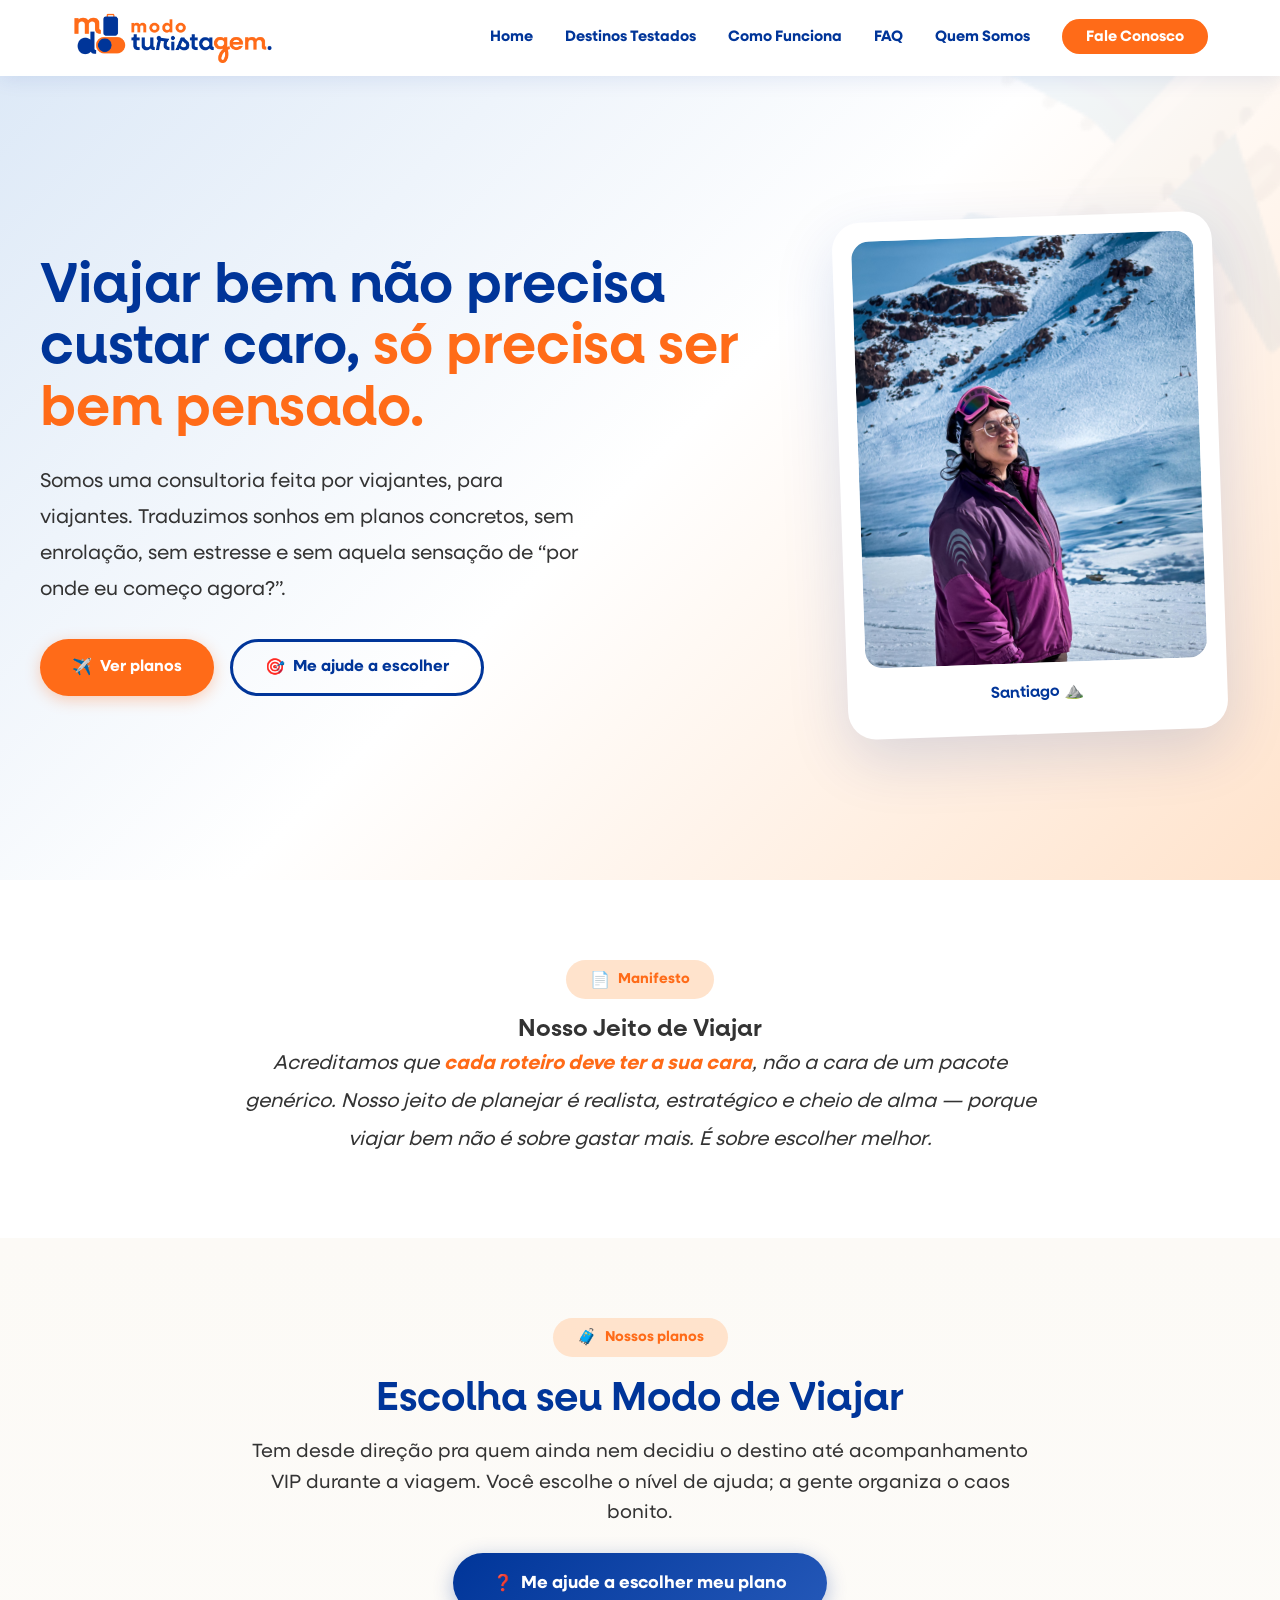
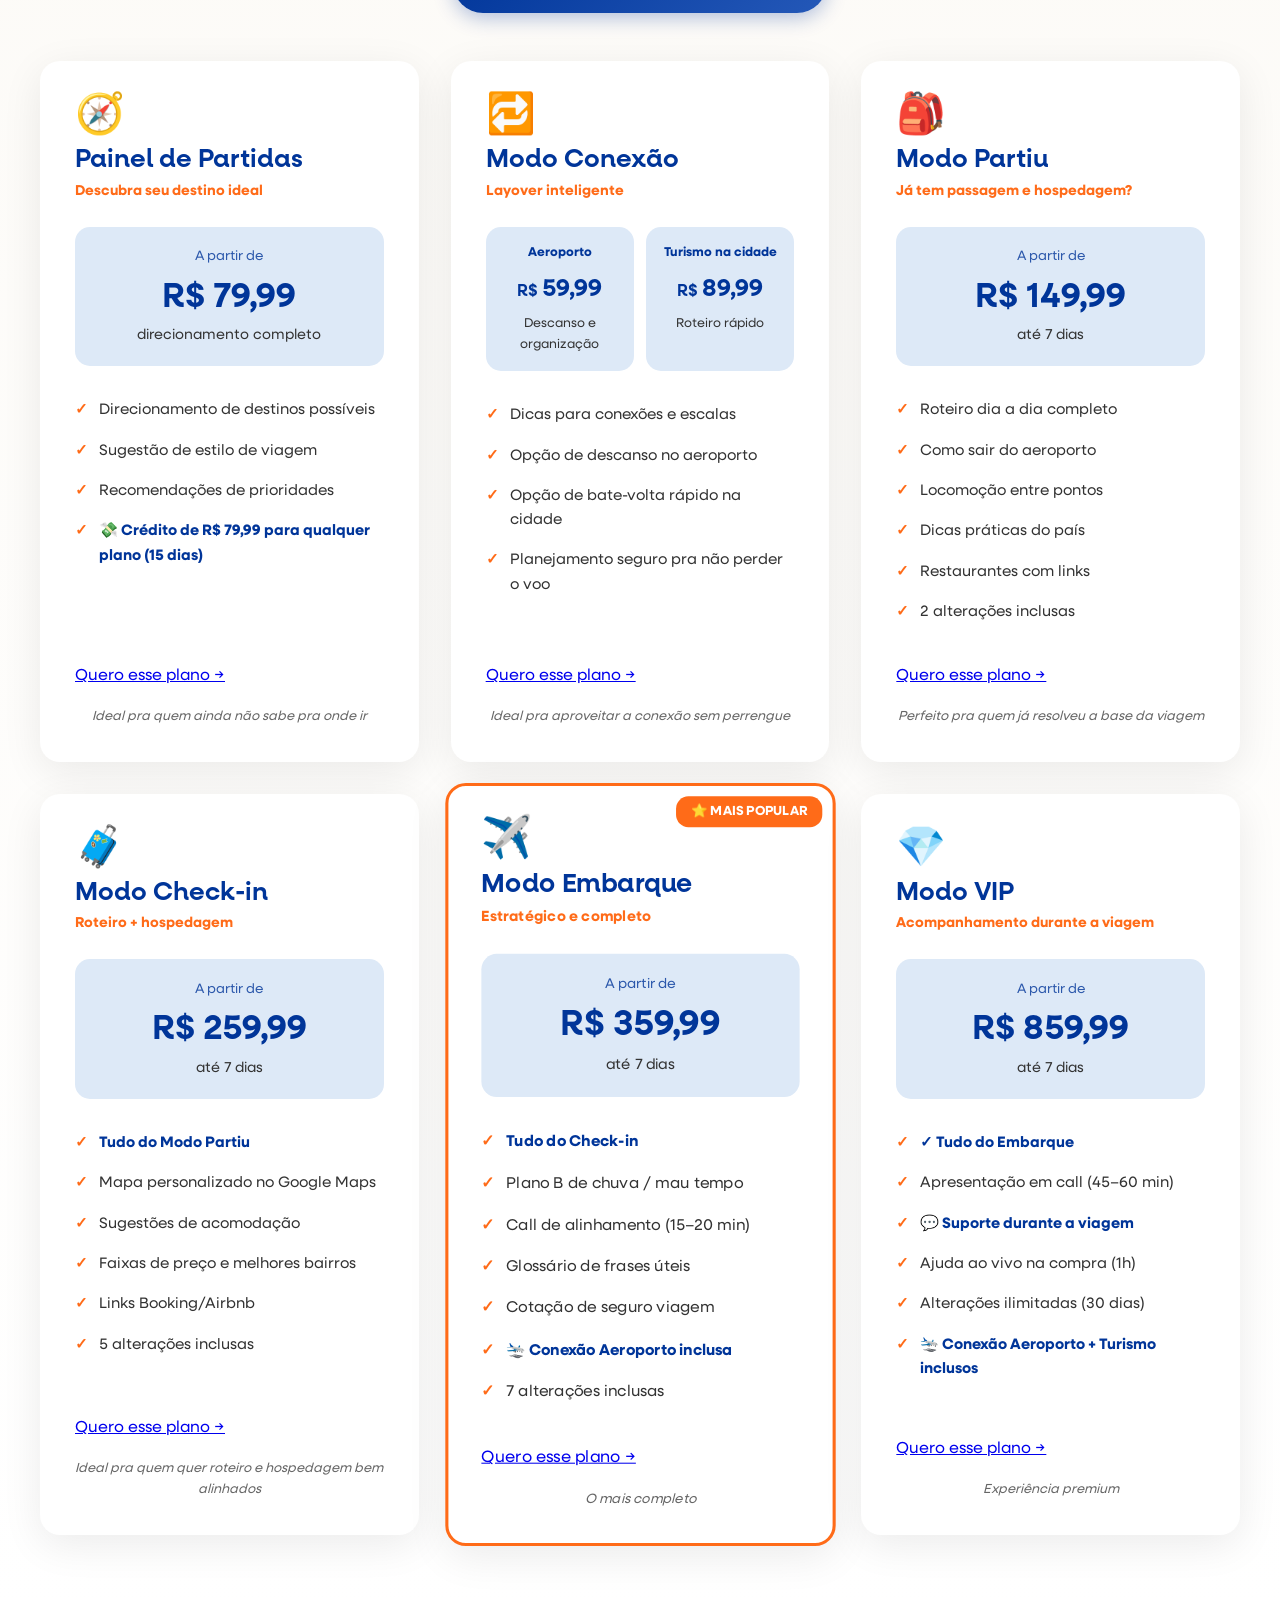
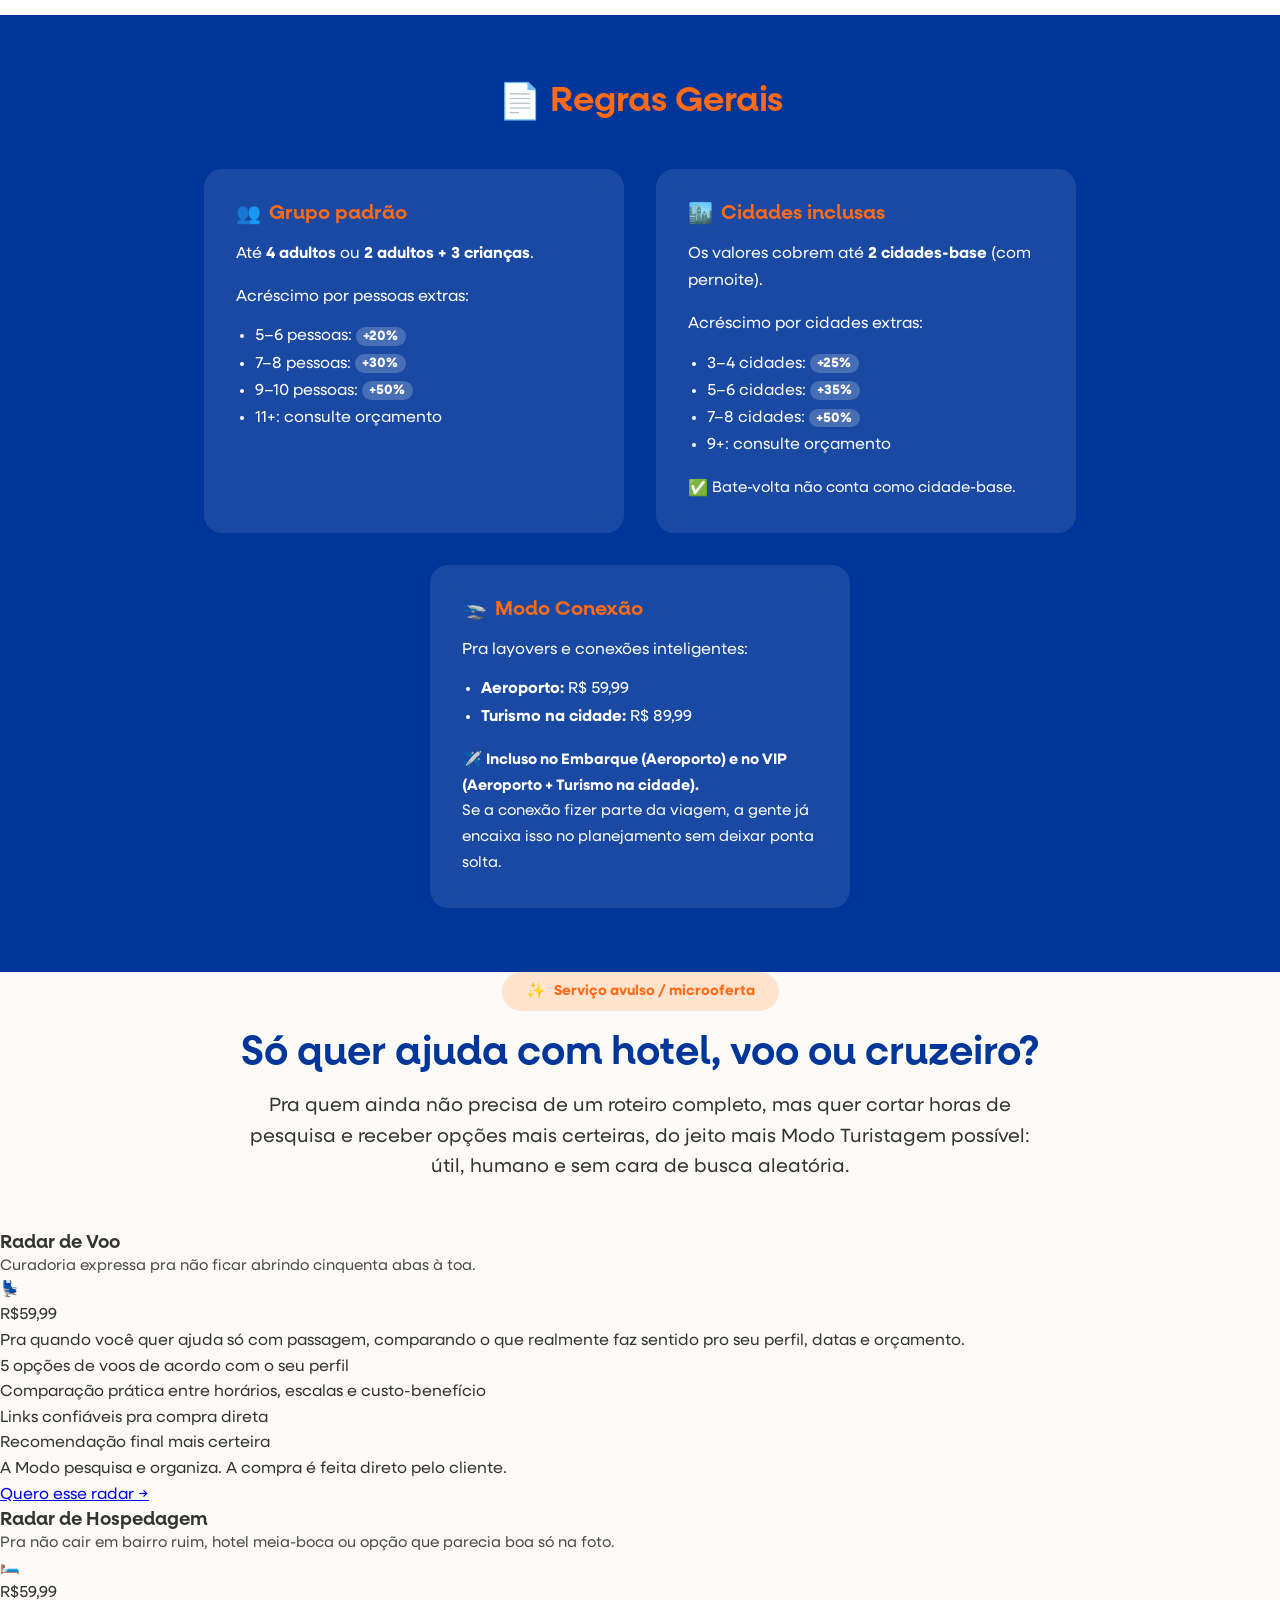
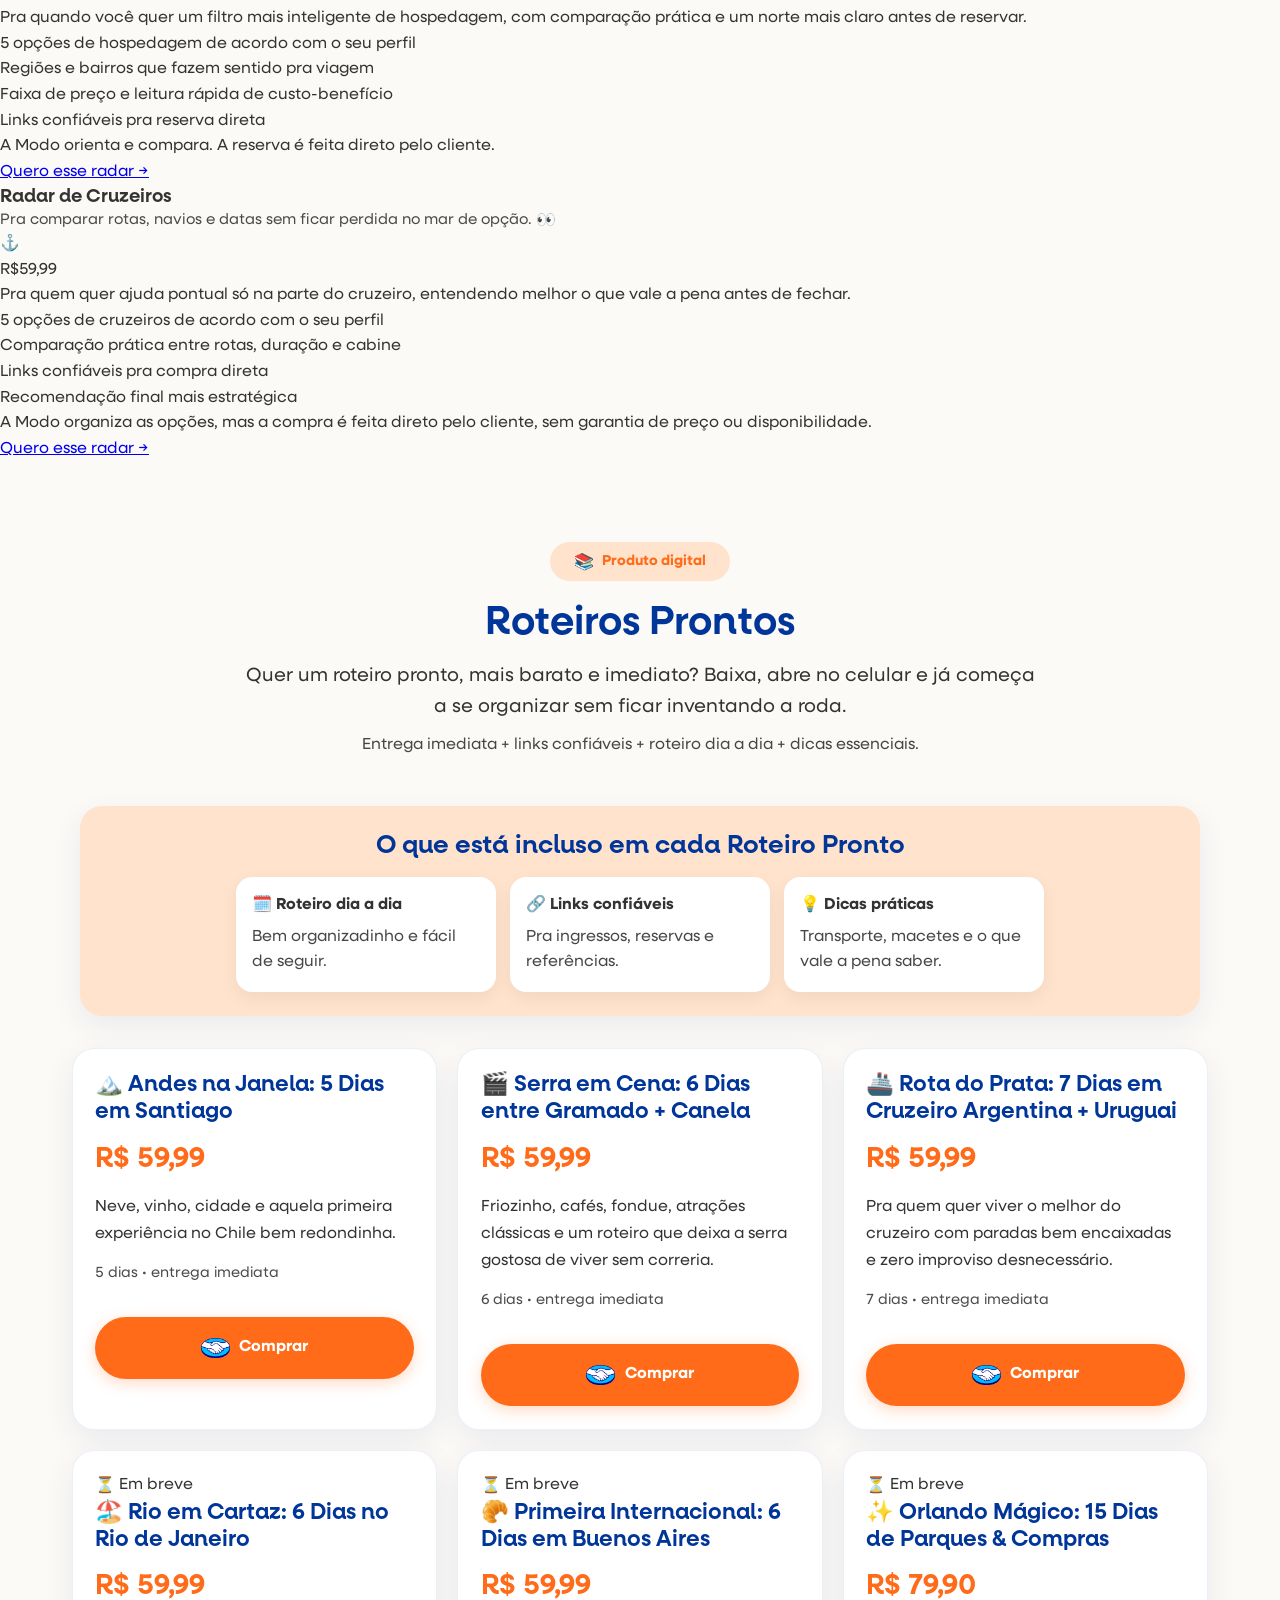
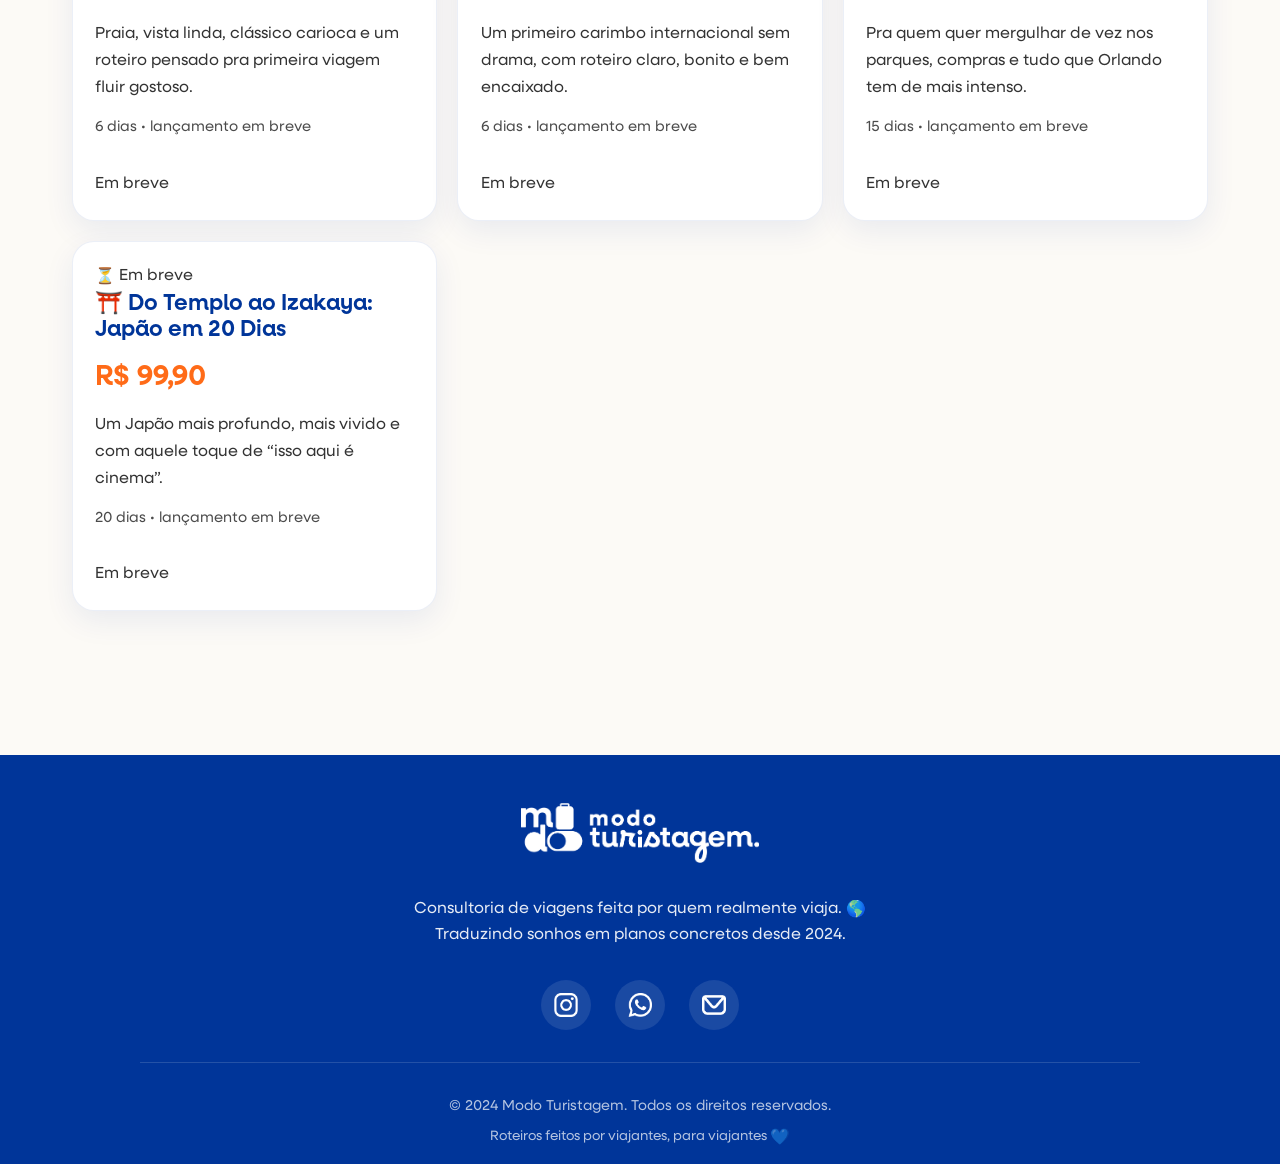
==== index.html @ 572e6594 "Atualizar o index.html" ====
<!DOCTYPE html>
<html lang="pt-BR">
<head>
  <meta charset="UTF-8" />
  <meta name="viewport" content="width=device-width, initial-scale=1.0" />
  <title>Modo Turistagem | Consultoria de Viagens Personalizada</title>

  <meta name="description" content="Consultoria de viagens personalizada com roteiros reais, claros e do seu jeito. A Modo Turistagem transforma sonho em plano sem enrolação e sem pacote genérico." />
  <meta name="theme-color" content="#003599" />
  <link rel="canonical" href="https://modoturistagem.github.io/modo-turistagem/" />

  <meta property="og:locale" content="pt_BR" />
  <meta property="og:type" content="website" />
  <meta property="og:title" content="Modo Turistagem | Consultoria de Viagens Personalizada" />
  <meta property="og:description" content="Consultoria de viagens personalizada com roteiros reais, claros e do seu jeito. A Modo Turistagem transforma sonho em plano sem enrolação e sem pacote genérico." />
  <meta property="og:url" content="https://modoturistagem.github.io/modo-turistagem/" />
  <meta property="og:site_name" content="Modo Turistagem" />
  <meta property="og:image" content="https://modoturistagem.github.io/modo-turistagem/images/logotipo.png" />

  <meta name="twitter:card" content="summary_large_image" />
  <meta name="twitter:title" content="Modo Turistagem | Consultoria de Viagens Personalizada" />
  <meta name="twitter:description" content="Consultoria de viagens personalizada com roteiros reais, claros e do seu jeito. A Modo Turistagem transforma sonho em plano sem enrolação e sem pacote genérico." />
  <meta name="twitter:image" content="https://modoturistagem.github.io/modo-turistagem/images/logotipo.png" />

  <link rel="stylesheet" href="css/style.css" />

  <style>
    .hero{
      margin-top:70px;
      background:linear-gradient(135deg,var(--azul-claro) 0%,var(--branco) 50%,var(--laranja-claro) 100%);
      padding:4rem 2rem;
      position:relative;
      overflow:hidden;
      min-height:90vh;
      display:flex;
      align-items:center;
    }
    .hero::before{
      content:'✈️';
      position:absolute;
      font-size:20rem;
      opacity:.05;
      top:-50px;
      right:-50px;
      animation:float 6s ease-in-out infinite;
      font-family:var(--font-emoji);
      line-height:1;
      pointer-events:none;
    }
    .hero-container{
      max-width:1200px;
      margin:0 auto;
      width:100%;
      display:grid;
      grid-template-columns:minmax(0,1fr) minmax(300px,420px);
      gap:4rem;
      align-items:center;
      position:relative;
      z-index:1;
    }
    .hero-content{display:flex;flex-direction:column;align-items:flex-start}
    .hero-content h1{
      font-size:3.5rem;
      color:var(--azul);
      margin-bottom:1.5rem;
      line-height:1.1;
    }
    .hero-content h1 span{color:var(--laranja)}
    .hero-content p{
      font-size:1.25rem;
      margin-bottom:2rem;
      max-width:560px;
      line-height:1.8;
    }
    .hero-buttons{display:flex;gap:1rem;flex-wrap:wrap}
    .hero-polaroid-box{display:flex;justify-content:center}
    .polaroid-frame{
      background:#fff;
      border-radius:28px;
      padding:1.2rem 1.2rem 1.8rem;
      box-shadow:0 20px 60px rgba(0,53,153,0.15);
      width:min(380px,100%);
      position:relative;
      transform:rotate(-2deg);
      transition:transform .35s ease;
    }
    .polaroid-frame:hover{transform:rotate(0deg) translateY(-4px)}
    .polaroid-photo-wrap{
      width:100%;
      aspect-ratio:4/5;
      border-radius:18px;
      overflow:hidden;
      background:linear-gradient(135deg,var(--azul-claro),var(--cinza));
    }
    .polaroid-photo{
      width:100%;
      height:100%;
      object-fit:cover;
      display:block;
      transition:opacity .45s ease, transform .45s ease;
    }
    .polaroid-photo.is-fading{opacity:0;transform:scale(1.03)}
    .polaroid-caption{
      margin-top:1rem;
      text-align:center;
      color:var(--azul);
      font-size:1rem;
      font-weight:700;
      font-family:'Neulis Cursive',cursive!important;
    }

    .manifesto{padding:5rem 2rem;text-align:center;background:var(--branco)}
    .manifesto-text{
      font-size:1.25rem;
      line-height:1.9;
      max-width:820px;
      margin:0 auto;
      font-style:italic;
    }
    .manifesto-text strong{color:var(--laranja)}

    .planos{
      background:linear-gradient(to bottom,var(--cinza),var(--branco));
      padding:5rem 2rem;
    }
    .planos-grid{
      display:grid;
      grid-template-columns:repeat(auto-fit,minmax(320px,1fr));
      gap:2rem;
      max-width:1200px;
      margin:0 auto;
    }
    .plano-card{
      background:var(--branco);
      border-radius:20px;
      padding:2rem;
      box-shadow:var(--shadow-card);
      transition:all .3s;
      position:relative;
      border:3px solid transparent;
      display:flex;
      flex-direction:column;
    }
    .plano-card:hover{
      transform:translateY(-10px);
      box-shadow:0 20px 60px rgba(0,0,0,0.12);
      border-color:var(--laranja);
    }
    .plano-card.destaque{border-color:var(--laranja);transform:scale(1.03)}
    .plano-card.destaque::before{
      content:'⭐ MAIS POPULAR';
      position:absolute;
      top:10px;
      right:10px;
      background:var(--laranja);
      color:var(--branco);
      padding:.55rem .9rem;
      font-size:.8rem;
      font-weight:700;
      border-radius:12px;
      z-index:2;
      line-height:1;
    }
    .plano-header{margin-bottom:1.5rem}
    .plano-icon{font-size:2.5rem;margin-bottom:.5rem;display:inline-flex;line-height:1}
    .plano-card h3{font-size:1.6rem;color:var(--azul);margin-bottom:.3rem}
    .plano-card .subtitle{color:var(--laranja);font-weight:600;font-size:.9rem}
    .plano-preco{
      background:var(--azul-claro);
      padding:1.2rem;
      border-radius:15px;
      margin-bottom:1.5rem;
      text-align:center;
    }
    .preco-start{font-size:.85rem;color:var(--azul);opacity:.8}
    .preco-valor{font-size:2.2rem;font-weight:700;color:var(--azul);font-family:'Neulis Cursive',cursive!important}
    .preco-periodo{font-size:.9rem;color:var(--texto)}

    .plano-precos-duplos{
      display:grid;
      grid-template-columns:1fr 1fr;
      gap:.8rem;
      margin-bottom:1.5rem;
    }
    .preco-box{
      background:var(--azul-claro);
      padding:1rem;
      border-radius:15px;
      text-align:center;
    }
    .preco-label{font-size:.8rem;color:var(--azul);font-weight:700;margin-bottom:.35rem}
    .preco-box .preco-valor{
      font-size:1.5rem;
      white-space:nowrap;
      display:inline-flex;
      align-items:baseline;
      justify-content:center;
      gap:.25rem;
    }
    .preco-box .currency{font-size:1.05rem;font-weight:700}
    .preco-box .amount{font-size:1.55rem;font-weight:800;font-family:'Neulis Cursive',cursive!important}
    .preco-descricao{font-size:.8rem;margin-top:.35rem}
    .plano-features{list-style:none;margin-bottom:2rem;flex-grow:1}
    .plano-features li{
      padding:.5rem 0;
      padding-left:1.5rem;
      position:relative;
      font-size:.95rem;
    }
    .plano-features li::before{
      content:'✓';
      position:absolute;
      left:0;
      color:var(--laranja);
      font-weight:700;
    }
    .plano-features li.destaque-item{color:var(--azul);font-weight:700}
    .plano-footer{margin-top:1rem;font-size:.82rem;color:#666;text-align:center;font-style:italic}

    .regras{
      background:var(--azul);
      color:var(--branco);
      padding:4rem 2rem;
    }
    .regras h2{
      text-align:center;
      font-size:2.2rem;
      margin-bottom:3rem;
      color:var(--laranja);
    }
    .regras-grid{
      display:flex;
      flex-wrap:wrap;
      justify-content:center;
      gap:2rem;
      max-width:1200px;
      margin:0 auto;
    }
    .regra-card{
      flex:0 1 420px;
      background:rgba(255,255,255,.1);
      padding:2rem;
      border-radius:18px;
      backdrop-filter:blur(10px);
    }
    .regra-card h4{
      color:var(--laranja);
      margin-bottom:1rem;
      font-size:1.25rem;
      display:flex;
      align-items:center;
      gap:.5rem;
    }
    .regra-card p,.regra-card ul{line-height:1.7}
    .regra-card ul{padding-left:1.2rem;margin-top:.75rem}
    .tag{
      background:rgba(255,255,255,.2);
      color:var(--branco);
      padding:.15rem .45rem;
      border-radius:999px;
      font-size:.85rem;
      font-weight:700;
    }

    .roteiros{
      padding:5rem 2rem;
      background:var(--cinza);
    }
    .roteiros-grid{
      max-width:1200px;
      margin:2rem auto 0;
      display:grid;
      grid-template-columns:repeat(auto-fit,minmax(280px,1fr));
      gap:1.25rem;
    }
    .roteiro-card{
      background:var(--branco);
      border-radius:22px;
      padding:1.4rem;
      box-shadow:var(--shadow-soft);
      border:1px solid rgba(0,53,153,.08);
      display:flex;
      flex-direction:column;
    }
    .roteiro-card h4{
      color:var(--azul);
      font-size:1.4rem;
      margin-bottom:.6rem;
      line-height:1.2;
    }
    .roteiro-card .preco{
      font-size:1.8rem;
      color:var(--laranja);
      font-family:'Neulis Cursive',cursive!important;
      margin-bottom:.8rem;
    }
    .roteiro-card .roteiro-resumo{margin-bottom:.85rem;line-height:1.7}
    .roteiro-card .roteiro-meta{
      font-size:.92rem;
      opacity:.88;
      margin-bottom:1rem;
    }
    .roteiro-inclusos-card{
      max-width:1120px;
      margin:0 auto 2rem;
      background:var(--laranja-claro);
      border-radius:22px;
      padding:1.5rem;
      box-shadow:var(--shadow-soft);
    }

    @media (max-width: 900px){
      .hero-container{grid-template-columns:1fr;gap:2.2rem}
      .hero-content{align-items:center;text-align:center}
      .hero-content p{max-width:700px}
    }
    @media (max-width: 768px){
      .hero{padding:3.2rem 1rem;min-height:auto}
      .hero-content h1{font-size:2.45rem}
      .manifesto,.planos,.regras,.roteiros,.avulsos{padding:3.2rem 1rem}
      .plano-card.destaque{transform:none}
      .plano-card.destaque:hover{transform:translateY(-8px)}
      .regras-grid{gap:1rem}
      .plano-precos-duplos{grid-template-columns:1fr}
      .roteiros-grid{grid-template-columns:1fr}
    }
  </style>
</head>
<body>
  <nav>
    <div class="nav-container">
      <a href="index.html" class="logo">
        <img src="images/logotipo.png" alt="Modo Turistagem" class="logo-img" />
      </a>

      <button class="mobile-menu" onclick="toggleMenu()" aria-label="Abrir menu">☰</button>

      <ul class="nav-links" id="navLinks">
        <li><a href="index.html">Home</a></li>
        <li><a href="destinos.html">Destinos Testados</a></li>
        <li><a href="como-funciona.html">Como Funciona</a></li>
        <li><a href="faq.html">FAQ</a></li>
        <li><a href="quem-somos.html">Quem Somos</a></li>
        <li><a href="https://wa.me/5549991628403" class="btn-nav" target="_blank" rel="noopener noreferrer">Fale Conosco</a></li>
      </ul>
    </div>
  </nav>

  <section class="hero">
    <div class="hero-container">
      <div class="hero-content fade-in">
        <h1>Viajar bem não precisa custar caro, <span>só precisa ser bem pensado.</span></h1>
        <p>Somos uma consultoria feita por viajantes, para viajantes. Traduzimos sonhos em planos concretos, sem enrolação, sem estresse e sem aquela sensação de “por onde eu começo agora?”.</p>

        <div class="hero-buttons">
          <a href="#planos" class="btn-primary"><span class="emoji emoji-inline">✈️</span> Ver planos</a>
          <button class="btn-secondary" onclick="openModal()"><span class="emoji emoji-inline">🎯</span> Me ajude a escolher</button>
        </div>
      </div>

      <div class="hero-polaroid-box fade-in">
        <div class="polaroid-frame">
          <div class="polaroid-photo-wrap">
            <img id="heroPolaroidImg" src="images/destinos/santiago.jpg" alt="Foto de Santiago ⛰️" class="polaroid-photo" />
          </div>
          <div class="polaroid-caption" id="heroPolaroidCaption">Santiago ⛰️</div>
        </div>
      </div>
    </div>
  </section>

  <section class="manifesto">
    <div class="container fade-in">
      <span class="section-tag"><span class="emoji emoji-inline">📄</span> Manifesto</span>
      <h2>Nosso Jeito de Viajar</h2>
      <p class="manifesto-text">
        Acreditamos que <strong>cada roteiro deve ter a sua cara</strong>, não a cara de um pacote genérico.
        Nosso jeito de planejar é realista, estratégico e cheio de alma — porque viajar bem não é sobre gastar mais.
        É sobre escolher melhor.
      </p>
    </div>
  </section>

  <section class="planos" id="planos">
    <div class="section-header fade-in">
      <span class="section-tag"><span class="emoji emoji-inline">🧳</span> Nossos planos</span>
      <h2>Escolha seu Modo de Viajar</h2>
      <p>Tem desde direção pra quem ainda nem decidiu o destino até acompanhamento VIP durante a viagem. Você escolhe o nível de ajuda; a gente organiza o caos bonito.</p>
      <button class="btn-ajuda" onclick="openModal()" style="margin-top:1.5rem;">
        <span class="emoji emoji-inline">❓</span> Me ajude a escolher meu plano
      </button>
    </div>

    <div class="planos-grid">
      <div class="plano-card fade-in">
        <div class="plano-header">
          <span class="plano-icon">🧭</span>
          <h3>Painel de Partidas</h3>
          <p class="subtitle">Descubra seu destino ideal</p>
        </div>
        <div class="plano-preco">
          <div class="preco-start">A partir de</div>
          <div class="preco-valor">R$ 79,99</div>
          <div class="preco-periodo">direcionamento completo</div>
        </div>
        <ul class="plano-features">
          <li>Direcionamento de destinos possíveis</li>
          <li>Sugestão de estilo de viagem</li>
          <li>Recomendações de prioridades</li>
          <li class="destaque-item">💸 Crédito de R$ 79,99 para qualquer plano (15 dias)</li>
        </ul>
        <a href="https://wa.me/5549991628403?text=Olá!%20Quero%20saber%20mais%20sobre%20o%20Painel%20de%20Partidas." class="btn-plano" target="_blank" rel="noopener noreferrer">Quero esse plano →</a>
        <p class="plano-footer">Ideal pra quem ainda não sabe pra onde ir</p>
      </div>

      <div class="plano-card fade-in">
        <div class="plano-header">
          <span class="plano-icon">🔁</span>
          <h3>Modo Conexão</h3>
          <p class="subtitle">Layover inteligente</p>
        </div>

        <div class="plano-precos-duplos">
          <div class="preco-box">
            <div class="preco-label">Aeroporto</div>
            <div class="preco-valor">
              <span class="currency">R$</span>
              <span class="amount">59,99</span>
            </div>
            <div class="preco-descricao">Descanso e organização</div>
          </div>
          <div class="preco-box">
            <div class="preco-label">Turismo na cidade</div>
            <div class="preco-valor">
              <span class="currency">R$</span>
              <span class="amount">89,99</span>
            </div>
            <div class="preco-descricao">Roteiro rápido</div>
          </div>
        </div>

        <ul class="plano-features">
          <li>Dicas para conexões e escalas</li>
          <li>Opção de descanso no aeroporto</li>
          <li>Opção de bate-volta rápido na cidade</li>
          <li>Planejamento seguro pra não perder o voo</li>
        </ul>
        <a href="https://wa.me/5549991628403?text=Olá!%20Quero%20o%20Modo%20Conexão." class="btn-plano" target="_blank" rel="noopener noreferrer">Quero esse plano →</a>
        <p class="plano-footer">Ideal pra aproveitar a conexão sem perrengue</p>
      </div>

      <div class="plano-card fade-in">
        <div class="plano-header">
          <span class="plano-icon">🎒</span>
          <h3>Modo Partiu</h3>
          <p class="subtitle">Já tem passagem e hospedagem?</p>
        </div>
        <div class="plano-preco">
          <div class="preco-start">A partir de</div>
          <div class="preco-valor">R$ 149,99</div>
          <div class="preco-periodo">até 7 dias</div>
        </div>
        <ul class="plano-features">
          <li>Roteiro dia a dia completo</li>
          <li>Como sair do aeroporto</li>
          <li>Locomoção entre pontos</li>
          <li>Dicas práticas do país</li>
          <li>Restaurantes com links</li>
          <li>2 alterações inclusas</li>
        </ul>
        <a href="https://wa.me/5549991628403?text=Olá!%20Tenho%20interesse%20no%20Modo%20Partiu." class="btn-plano" target="_blank" rel="noopener noreferrer">Quero esse plano →</a>
        <p class="plano-footer">Perfeito pra quem já resolveu a base da viagem</p>
      </div>

      <div class="plano-card fade-in">
        <div class="plano-header">
          <span class="plano-icon">🧳</span>
          <h3>Modo Check-in</h3>
          <p class="subtitle">Roteiro + hospedagem</p>
        </div>
        <div class="plano-preco">
          <div class="preco-start">A partir de</div>
          <div class="preco-valor">R$ 259,99</div>
          <div class="preco-periodo">até 7 dias</div>
        </div>
        <ul class="plano-features">
          <li class="destaque-item">Tudo do Modo Partiu</li>
          <li>Mapa personalizado no Google Maps</li>
          <li>Sugestões de acomodação</li>
          <li>Faixas de preço e melhores bairros</li>
          <li>Links Booking/Airbnb</li>
          <li>5 alterações inclusas</li>
        </ul>
        <a href="https://wa.me/5549991628403?text=Olá!%20Quero%20o%20Modo%20Check-in." class="btn-plano" target="_blank" rel="noopener noreferrer">Quero esse plano →</a>
        <p class="plano-footer">Ideal pra quem quer roteiro e hospedagem bem alinhados</p>
      </div>

      <div class="plano-card destaque fade-in">
        <div class="plano-header">
          <span class="plano-icon">✈️</span>
          <h3>Modo Embarque</h3>
          <p class="subtitle">Estratégico e completo</p>
        </div>
        <div class="plano-preco">
          <div class="preco-start">A partir de</div>
          <div class="preco-valor">R$ 359,99</div>
          <div class="preco-periodo">até 7 dias</div>
        </div>
        <ul class="plano-features">
          <li class="destaque-item">Tudo do Check-in</li>
          <li>Plano B de chuva / mau tempo</li>
          <li>Call de alinhamento (15–20 min)</li>
          <li>Glossário de frases úteis</li>
          <li>Cotação de seguro viagem</li>
          <li class="destaque-item">🛬 Conexão Aeroporto inclusa</li>
          <li>7 alterações inclusas</li>
        </ul>
        <a href="https://wa.me/5549991628403?text=Olá!%20Me%20interessei%20pelo%20Modo%20Embarque." class="btn-plano" target="_blank" rel="noopener noreferrer">Quero esse plano →</a>
        <p class="plano-footer">O mais completo</p>
      </div>

      <div class="plano-card fade-in">
        <div class="plano-header">
          <span class="plano-icon">💎</span>
          <h3>Modo VIP</h3>
          <p class="subtitle">Acompanhamento durante a viagem</p>
        </div>
        <div class="plano-preco">
          <div class="preco-start">A partir de</div>
          <div class="preco-valor">R$ 859,99</div>
          <div class="preco-periodo">até 7 dias</div>
        </div>
        <ul class="plano-features">
          <li class="destaque-item">✓ Tudo do Embarque</li>
          <li>Apresentação em call (45–60 min)</li>
          <li class="destaque-item">💬 Suporte durante a viagem</li>
          <li>Ajuda ao vivo na compra (1h)</li>
          <li>Alterações ilimitadas (30 dias)</li>
          <li class="destaque-item">🛬 Conexão Aeroporto + Turismo inclusos</li>
        </ul>
        <a href="https://wa.me/5549991628403?text=Olá!%20Quero%20o%20Modo%20VIP." class="btn-plano" target="_blank" rel="noopener noreferrer">Quero esse plano →</a>
        <p class="plano-footer">Experiência premium</p>
      </div>
    </div>
  </section>

  <section class="regras">
    <div class="container fade-in">
      <h2><span class="emoji">📄</span> Regras Gerais</h2>
      <div class="regras-grid">
        <div class="regra-card">
          <h4><span class="emoji">👥</span> Grupo padrão</h4>
          <p>Até <strong>4 adultos</strong> ou <strong>2 adultos + 3 crianças</strong>.</p>
          <p style="margin-top:1rem;">Acréscimo por pessoas extras:</p>
          <ul>
            <li>5–6 pessoas: <span class="tag">+20%</span></li>
            <li>7–8 pessoas: <span class="tag">+30%</span></li>
            <li>9–10 pessoas: <span class="tag">+50%</span></li>
            <li>11+: consulte orçamento</li>
          </ul>
        </div>

        <div class="regra-card">
          <h4><span class="emoji">🏙️</span> Cidades inclusas</h4>
          <p>Os valores cobrem até <strong>2 cidades-base</strong> (com pernoite).</p>
          <p style="margin-top:1rem;">Acréscimo por cidades extras:</p>
          <ul>
            <li>3–4 cidades: <span class="tag">+25%</span></li>
            <li>5–6 cidades: <span class="tag">+35%</span></li>
            <li>7–8 cidades: <span class="tag">+50%</span></li>
            <li>9+: consulte orçamento</li>
          </ul>
          <p style="margin-top:1rem; font-size:.95rem;"><span class="emoji emoji-inline">✅</span> Bate-volta não conta como cidade-base.</p>
        </div>

        <div class="regra-card">
          <h4><span class="emoji">🛬</span> Modo Conexão</h4>
          <p>Pra layovers e conexões inteligentes:</p>
          <ul>
            <li><strong>Aeroporto:</strong> R$ 59,99</li>
            <li><strong>Turismo na cidade:</strong> R$ 89,99</li>
          </ul>
          <p style="margin-top:1rem; font-size:.95rem;">
            <span class="emoji emoji-inline">✈️</span>
            <strong>Incluso no Embarque (Aeroporto) e no VIP (Aeroporto + Turismo na cidade).</strong><br />
            Se a conexão fizer parte da viagem, a gente já encaixa isso no planejamento sem deixar ponta solta.
          </p>
        </div>
      </div>
    </div>
  </section>

  <section class="avulsos" id="radar-servicos">
    <div class="avulsos-wrap">
      <div class="section-header fade-in">
        <span class="section-tag"><span class="emoji emoji-inline">✨</span> Serviço avulso / microoferta</span>
        <h2>Só quer ajuda com hotel, voo ou cruzeiro?</h2>
        <p>Pra quem ainda não precisa de um roteiro completo, mas quer cortar horas de pesquisa e receber opções mais certeiras, do jeito mais Modo Turistagem possível: útil, humano e sem cara de busca aleatória.</p>
      </div>

      <div class="avulsos-grid">
        <div class="avulso-card fade-in">
          <div class="avulso-top">
            <div>
              <h3 class="avulso-title">Radar de Voo</h3>
              <p class="small-note">Curadoria expressa pra não ficar abrindo cinquenta abas à toa.</p>
            </div>
            <span class="avulso-emoji">💺</span>
          </div>
          <div class="avulso-preco"><span class="currency">R$</span><span>59,99</span></div>
          <p class="avulso-desc">Pra quando você quer ajuda só com passagem, comparando o que realmente faz sentido pro seu perfil, datas e orçamento.</p>
          <ul class="avulso-list">
            <li>5 opções de voos de acordo com o seu perfil</li>
            <li>Comparação prática entre horários, escalas e custo-benefício</li>
            <li>Links confiáveis pra compra direta</li>
            <li>Recomendação final mais certeira</li>
          </ul>
          <p class="avulso-note">A Modo pesquisa e organiza. A compra é feita direto pelo cliente.</p>
          <a href="https://wa.me/5549991628403?text=Olá!%20Quero%20o%20Radar%20de%20Voo." class="btn-plano" target="_blank" rel="noopener noreferrer">Quero esse radar →</a>
        </div>

        <div class="avulso-card fade-in">
          <div class="avulso-top">
            <div>
              <h3 class="avulso-title">Radar de Hospedagem</h3>
              <p class="small-note">Pra não cair em bairro ruim, hotel meia-boca ou opção que parecia boa só na foto.</p>
            </div>
            <span class="avulso-emoji">🛏️</span>
          </div>
          <div class="avulso-preco"><span class="currency">R$</span><span>59,99</span></div>
          <p class="avulso-desc">Pra quando você quer um filtro mais inteligente de hospedagem, com comparação prática e um norte mais claro antes de reservar.</p>
          <ul class="avulso-list">
            <li>5 opções de hospedagem de acordo com o seu perfil</li>
            <li>Regiões e bairros que fazem sentido pra viagem</li>
            <li>Faixa de preço e leitura rápida de custo-benefício</li>
            <li>Links confiáveis pra reserva direta</li>
          </ul>
          <p class="avulso-note">A Modo orienta e compara. A reserva é feita direto pelo cliente.</p>
          <a href="https://wa.me/5549991628403?text=Olá!%20Quero%20o%20Radar%20de%20Hospedagem." class="btn-plano" target="_blank" rel="noopener noreferrer">Quero esse radar →</a>
        </div>

        <div class="avulso-card fade-in">
          <div class="avulso-top">
            <div>
              <h3 class="avulso-title">Radar de Cruzeiros</h3>
              <p class="small-note">Pra comparar rotas, navios e datas sem ficar perdida no mar de opção. <span class="emoji emoji-inline">👀</span></p>
            </div>
            <span class="avulso-emoji">⚓</span>
          </div>
          <div class="avulso-preco"><span class="currency">R$</span><span>59,99</span></div>
          <p class="avulso-desc">Pra quem quer ajuda pontual só na parte do cruzeiro, entendendo melhor o que vale a pena antes de fechar.</p>
          <ul class="avulso-list">
            <li>5 opções de cruzeiros de acordo com o seu perfil</li>
            <li>Comparação prática entre rotas, duração e cabine</li>
            <li>Links confiáveis pra compra direta</li>
            <li>Recomendação final mais estratégica</li>
          </ul>
          <p class="avulso-note">A Modo organiza as opções, mas a compra é feita direto pelo cliente, sem garantia de preço ou disponibilidade.</p>
          <a href="https://wa.me/5549991628403?text=Olá!%20Quero%20o%20Radar%20de%20Cruzeiros." class="btn-plano" target="_blank" rel="noopener noreferrer">Quero esse radar →</a>
        </div>
      </div>
    </div>
  </section>

  <section class="roteiros">
    <div class="container fade-in">
      <div class="section-header">
        <span class="section-tag"><span class="emoji emoji-inline">📚</span> Produto digital</span>
        <h2>Roteiros Prontos</h2>
        <p>Quer um roteiro pronto, mais barato e imediato? Baixa, abre no celular e já começa a se organizar sem ficar inventando a roda.</p>
        <p style="margin-top:.6rem;font-size:1rem;opacity:.9;">Entrega imediata + links confiáveis + roteiro dia a dia + dicas essenciais.</p>
      </div>

      <div class="roteiro-inclusos-card">
        <h3 style="color:var(--azul);font-size:1.6rem;margin-bottom:1rem;text-align:center;">O que está incluso em cada Roteiro Pronto</h3>
        <div class="inclusos-grid">
          <div style="background:var(--branco);border-radius:16px;padding:1rem;box-shadow:0 6px 18px rgba(0,0,0,.06);">
            <strong>🗓️ Roteiro dia a dia</strong>
            <p style="margin-top:.4rem;opacity:.9;">Bem organizadinho e fácil de seguir.</p>
          </div>
          <div style="background:var(--branco);border-radius:16px;padding:1rem;box-shadow:0 6px 18px rgba(0,0,0,.06);">
            <strong>🔗 Links confiáveis</strong>
            <p style="margin-top:.4rem;opacity:.9;">Pra ingressos, reservas e referências.</p>
          </div>
          <div style="background:var(--branco);border-radius:16px;padding:1rem;box-shadow:0 6px 18px rgba(0,0,0,.06);">
            <strong>💡 Dicas práticas</strong>
            <p style="margin-top:.4rem;opacity:.9;">Transporte, macetes e o que vale a pena saber.</p>
          </div>
        </div>
      </div>

      <div class="roteiros-grid">
        <div class="roteiro-card fade-in">
          <h4>🏔️ Andes na Janela: 5 Dias em Santiago</h4>
          <div class="preco">R$ 59,99</div>
          <p class="roteiro-resumo">Neve, vinho, cidade e aquela primeira experiência no Chile bem redondinha.</p>
          <p class="roteiro-meta">5 dias • entrega imediata</p>
          <div class="botoes-roteiro">
            <a href="https://mpago.la/2TjCW5o" target="_blank" rel="noopener" class="btn-roteiro btn-mp">
              <img src="images/icons/mercadopago.png" alt="Mercado Pago" class="btn-ico" />
              Comprar
            </a>
          </div>
        </div>

        <div class="roteiro-card fade-in">
          <h4>🎬 Serra em Cena: 6 Dias entre Gramado + Canela</h4>
          <div class="preco">R$ 59,99</div>
          <p class="roteiro-resumo">Friozinho, cafés, fondue, atrações clássicas e um roteiro que deixa a serra gostosa de viver sem correria.</p>
          <p class="roteiro-meta">6 dias • entrega imediata</p>
          <div class="botoes-roteiro">
            <a href="#" class="btn-roteiro btn-mp">
              <img src="images/icons/mercadopago.png" alt="Mercado Pago" class="btn-ico" />
              Comprar
            </a>
          </div>
        </div>

        <div class="roteiro-card fade-in">
          <h4>🚢 Rota do Prata: 7 Dias em Cruzeiro Argentina + Uruguai</h4>
          <div class="preco">R$ 59,99</div>
          <p class="roteiro-resumo">Pra quem quer viver o melhor do cruzeiro com paradas bem encaixadas e zero improviso desnecessário.</p>
          <p class="roteiro-meta">7 dias • entrega imediata</p>
          <div class="botoes-roteiro">
            <a href="#" class="btn-roteiro btn-mp">
              <img src="images/icons/mercadopago.png" alt="Mercado Pago" class="btn-ico" />
              Comprar
            </a>
          </div>
        </div>

        <div class="roteiro-card is-coming-soon fade-in">
          <span class="em-breve-badge"><span class="emoji">⏳</span> Em breve</span>
          <h4>🏖️ Rio em Cartaz: 6 Dias no Rio de Janeiro</h4>
          <div class="preco">R$ 59,99</div>
          <p class="roteiro-resumo">Praia, vista linda, clássico carioca e um roteiro pensado pra primeira viagem fluir gostoso.</p>
          <p class="roteiro-meta">6 dias • lançamento em breve</p>
          <div class="botoes-roteiro">
            <span class="btn-disabled">Em breve</span>
          </div>
        </div>

        <div class="roteiro-card is-coming-soon fade-in">
          <span class="em-breve-badge"><span class="emoji">⏳</span> Em breve</span>
          <h4>🥐 Primeira Internacional: 6 Dias em Buenos Aires</h4>
          <div class="preco">R$ 59,99</div>
          <p class="roteiro-resumo">Um primeiro carimbo internacional sem drama, com roteiro claro, bonito e bem encaixado.</p>
          <p class="roteiro-meta">6 dias • lançamento em breve</p>
          <div class="botoes-roteiro">
            <span class="btn-disabled">Em breve</span>
          </div>
        </div>

        <div class="roteiro-card is-coming-soon fade-in">
          <span class="em-breve-badge"><span class="emoji">⏳</span> Em breve</span>
          <h4>✨ Orlando Mágico: 15 Dias de Parques & Compras</h4>
          <div class="preco">R$ 79,90</div>
          <p class="roteiro-resumo">Pra quem quer mergulhar de vez nos parques, compras e tudo que Orlando tem de mais intenso.</p>
          <p class="roteiro-meta">15 dias • lançamento em breve</p>
          <div class="botoes-roteiro">
            <span class="btn-disabled">Em breve</span>
          </div>
        </div>

        <div class="roteiro-card is-coming-soon fade-in">
          <span class="em-breve-badge"><span class="emoji">⏳</span> Em breve</span>
          <h4>⛩️ Do Templo ao Izakaya: Japão em 20 Dias</h4>
          <div class="preco">R$ 99,90</div>
          <p class="roteiro-resumo">Um Japão mais profundo, mais vivido e com aquele toque de “isso aqui é cinema”.</p>
          <p class="roteiro-meta">20 dias • lançamento em breve</p>
          <div class="botoes-roteiro">
            <span class="btn-disabled">Em breve</span>
          </div>
        </div>
      </div>
    </div>
  </section>

  <div class="modal" id="quizModal">
    <div class="modal-content">
      <button class="close-modal" onclick="closeModal()" aria-label="Fechar">×</button>
      <div class="modal-header">
        <h3><span class="emoji">🎯</span> Descubra seu plano ideal</h3>
        <p>É rapidinho — e no fim você sai com um norte bem mais claro.</p>
      </div>
      <div class="modal-body">
        <div class="quiz-step active" id="step1">
          <p class="quiz-question">1. Em que momento da viagem você tá agora?</p>
          <div class="quiz-options">
            <button class="quiz-option" onclick="chooseStep1('q1a')"><span class="emoji">🧭</span> Ainda tô no comecinho e preciso de um norte</button>
            <button class="quiz-option" onclick="chooseStep1('q1b')"><span class="emoji">✈️</span> Já sei mais ou menos minha viagem e quero montar melhor</button>
          </div>
        </div>

        <div class="quiz-step" id="step1b">
          <p class="quiz-question">2. Você quer um norte de destino, uma ajuda pontual ou algo mais completo?</p>
          <div class="quiz-options">
            <button class="quiz-option" onclick="chooseBranch('painel')"><span class="emoji">🧭</span> Quero descobrir o destino ideal primeiro</button>
            <button class="quiz-option" onclick="chooseBranch('radar')"><span class="emoji">💺</span> Quero ajuda só com hotel, voo ou cruzeiro</button>
            <button class="quiz-option" onclick="chooseBranch('completo')"><span class="emoji">🗺️</span> Quero algo mais completo, com roteiro e estratégia</button>
          </div>
        </div>

        <div class="quiz-step" id="stepRadar">
          <p class="quiz-question">3. Qual radar faz mais sentido pra você agora?</p>
          <div class="quiz-options">
            <button class="quiz-option" onclick="renderDirectResult('radarVoo')"><span class="emoji">💺</span> Radar de Voo</button>
            <button class="quiz-option" onclick="renderDirectResult('radarHospedagem')"><span class="emoji">🛏️</span> Radar de Hospedagem</button>
            <button class="quiz-option" onclick="renderDirectResult('radarCruzeiros')"><span class="emoji">⚓</span> Radar de Cruzeiros</button>
          </div>
        </div>

        <div class="quiz-step" id="step2">
          <p class="quiz-question">4. O que você já tem resolvido?</p>
          <div class="quiz-options">
            <button class="quiz-option" onclick="nextStep(2,'q2a')"><span class="emoji">🏨</span> Quase nada — quero ajuda com base + roteiro</button>
            <button class="quiz-option" onclick="nextStep(2,'q2b')"><span class="emoji">🛏️</span> O destino sim, mas ainda quero ajuda com hospedagem</button>
            <button class="quiz-option" onclick="nextStep(2,'q2c')"><span class="emoji">✈️</span> Tenho só uma parte da viagem definida</button>
            <button class="quiz-option" onclick="nextStep(2,'q2d')"><span class="emoji">✅</span> Passagem e hospedagem já estão resolvidas</button>
          </div>
        </div>

        <div class="quiz-step" id="step3">
          <p class="quiz-question">5. Você quer só roteiro ou também mais estratégia?</p>
          <div class="quiz-options">
            <button class="quiz-option" onclick="nextStep(3,'q3a')"><span class="emoji">🛡️</span> Quero mais estratégia, segurança e plano B</button>
            <button class="quiz-option" onclick="nextStep(3,'q3b')"><span class="emoji">📝</span> Um roteiro bem organizadinho já me ajuda muito</button>
          </div>
        </div>

        <div class="quiz-step" id="step4">
          <p class="quiz-question">6. O que mais faria diferença pra você?</p>
          <div class="quiz-options">
            <button class="quiz-option" onclick="nextStep(4,'q4a')"><span class="emoji">💎</span> Suporte durante a viagem</button>
            <button class="quiz-option" onclick="nextStep(4,'q4b')"><span class="emoji">📝</span> Só um roteiro mesmo</button>
            <button class="quiz-option" onclick="nextStep(4,'q4c')"><span class="emoji">🗺️</span> Um mapa personalizado no celular</button>
          </div>
        </div>

        <div class="quiz-step" id="step5">
          <p class="quiz-question">7. O que pesa mais na decisão?</p>
          <div class="quiz-options">
            <button class="quiz-option" onclick="nextStep(5,'q5a')"><span class="emoji">💰</span> Economizar e ter um roteiro funcional</button>
            <button class="quiz-option" onclick="nextStep(5,'q5b')"><span class="emoji">📲</span> Ter tudo mapeado e organizado no celular</button>
            <button class="quiz-option" onclick="nextStep(5,'q5c')"><span class="emoji">🌧️</span> Segurança e um plano B</button>
            <button class="quiz-option" onclick="nextStep(5,'q5d')"><span class="emoji">🛒</span> Ajuda maior pra comprar, reservar e não me perder</button>
          </div>
        </div>

        <div class="quiz-step" id="step6">
          <p class="quiz-question">8. Como você prefere sua viagem?</p>
          <div class="quiz-options">
            <button class="quiz-option" onclick="nextStep(6,'q6a')"><span class="emoji">⚡</span> Enxuta e certeira</button>
            <button class="quiz-option" onclick="nextStep(6,'q6b')"><span class="emoji">🍽️</span> Mais completa e com variedade</button>
          </div>
        </div>

        <div class="quiz-step quiz-result" id="result">
          <h4 id="resultTitle">Seu plano ideal é:</h4>
          <div class="recomendacao" id="recomendacao"></div>

          <div class="quiz-cta-stack">
            <a href="#" id="resultBtn" class="btn-primary" target="_blank" rel="noopener noreferrer">Quero esse plano</a>
            <button class="btn-secondary" onclick="resetQuiz()">Refazer quiz</button>
            <p class="quiz-help-text">Se quiser, você também pode me chamar no WhatsApp e eu te direciono sem complicação. <span class="emoji emoji-inline">🫶</span></p>
          </div>
        </div>
      </div>
    </div>
  </div>

  <footer>
    <div class="footer-content">
      <img src="images/LOGOTIPO%20branco.png" alt="Modo Turistagem" class="footer-logo" />

      <p class="footer-text">
        Consultoria de viagens feita por quem realmente viaja.
        <span class="emoji emoji-inline">🌎</span><br />
        Traduzindo sonhos em planos concretos desde 2024.
      </p>

      <div class="social-links">
        <a href="https://instagram.com/modoturistagem" target="_blank" rel="noopener noreferrer" aria-label="Instagram">
          <img src="images/icons/instagram.png" alt="Instagram" class="social-icon-img" />
        </a>
        <a href="https://wa.me/5549991628403" target="_blank" rel="noopener noreferrer" aria-label="WhatsApp">
          <img src="images/icons/whatsapp.png" alt="WhatsApp" class="social-icon-img" />
        </a>
        <a href="mailto:modoturistagem@gmail.com" aria-label="E-mail">
          <img src="images/icons/email.png" alt="E-mail" class="social-icon-img" />
        </a>
      </div>

      <div class="footer-bottom">
        <p>© 2024 Modo Turistagem. Todos os direitos reservados.</p>
        <p style="margin-top:.5rem;font-size:.85rem;">Roteiros feitos por viajantes, para viajantes <span class="emoji emoji-inline">💙</span></p>
      </div>
    </div>
  </footer>

  <script>
    function toggleMenu() {
      document.getElementById('navLinks').classList.toggle('active');
    }

    const observer = new IntersectionObserver((entries) => {
      entries.forEach((entry) => {
        if (entry.isIntersecting) entry.target.classList.add('visible');
      });
    }, { threshold: 0.12 });
    document.querySelectorAll('.fade-in').forEach((el) => observer.observe(el));

    const quizModal = document.getElementById('quizModal');
    function openModal(){ quizModal.style.display = 'flex'; document.body.style.overflow = 'hidden'; }
    function closeModal(){ quizModal.style.display = 'none'; document.body.style.overflow = ''; resetQuiz(false); }
    window.addEventListener('click', (e) => { if (e.target === quizModal) closeModal(); });

    let respostas = {};

    const planMeta = {
      painel: {
        nome: 'Painel de Partidas',
        emoji: '🧭',
        preco: 'R$ 79,99',
        link: 'https://wa.me/5549991628403?text=Olá!%20Quero%20saber%20mais%20sobre%20o%20Painel%20de%20Partidas.',
        bullets: [
          'direcionamento de destinos possíveis',
          'sugestão de estilo de viagem',
          'crédito de R$ 79,99 pra aplicar em outro plano por 15 dias'
        ]
      },
      radarVoo: {
        nome: 'Radar de Voo',
        emoji: '💺',
        preco: 'R$ 59,99',
        link: 'https://wa.me/5549991628403?text=Olá!%20Quero%20o%20Radar%20de%20Voo.',
        bullets: [
          '5 opções de voos de acordo com seu perfil',
          'comparação prática de horários, escalas e custo-benefício',
          'links confiáveis e recomendação final'
        ]
      },
      radarHospedagem: {
        nome: 'Radar de Hospedagem',
        emoji: '🛏️',
        preco: 'R$ 59,99',
        link: 'https://wa.me/5549991628403?text=Olá!%20Quero%20o%20Radar%20de%20Hospedagem.',
        bullets: [
          '5 opções de hospedagem de acordo com seu perfil',
          'regiões e bairros que fazem sentido',
          'comparação prática + links confiáveis'
        ]
      },
      radarCruzeiros: {
        nome: 'Radar de Cruzeiros',
        emoji: '⚓',
        preco: 'R$ 59,99',
        link: 'https://wa.me/5549991628403?text=Olá!%20Quero%20o%20Radar%20de%20Cruzeiros.',
        bullets: [
          '5 opções de cruzeiros de acordo com seu perfil',
          'comparação entre rota, duração e cabine',
          'links confiáveis + recomendação final'
        ]
      },
      partiu: {
        nome: 'Modo Partiu',
        emoji: '🎒',
        preco: 'R$ 149,99',
        link: 'https://wa.me/5549991628403?text=Olá!%20Tenho%20interesse%20no%20Modo%20Partiu.',
        bullets: ['roteiro dia a dia', 'locomoção e dicas práticas', 'pra quem já resolveu passagem e hospedagem']
      },
      checkin: {
        nome: 'Modo Check-in',
        emoji: '🧳',
        preco: 'R$ 259,99',
        link: 'https://wa.me/5549991628403?text=Olá!%20Quero%20o%20Modo%20Check-in.',
        bullets: ['tudo do Partiu', 'curadoria de hospedagem', 'mapa no Google Maps']
      },
      embarque: {
        nome: 'Modo Embarque',
        emoji: '✈️',
        preco: 'R$ 359,99',
        link: 'https://wa.me/5549991628403?text=Olá!%20Me%20interessei%20pelo%20Modo%20Embarque.',
        bullets: ['tudo do Check-in', 'plano B e call de alinhamento', 'Modo Conexão | Aeroporto incluso']
      },
      vip: {
        nome: 'Modo VIP',
        emoji: '💎',
        preco: 'R$ 859,99',
        link: 'https://wa.me/5549991628403?text=Olá!%20Quero%20o%20Modo%20VIP.',
        bullets: ['tudo do Embarque', 'suporte durante a viagem', 'ajuda ao vivo na compra']
      }
    };

    function showOnlyStep(stepId) {
      document.querySelectorAll('.quiz-step').forEach(step => step.classList.remove('active'));
      const el = document.getElementById(stepId);
      if (el) el.classList.add('active');
    }

    function chooseStep1(answer){
      respostas.step1 = answer;
      if(answer === 'q1a'){ showOnlyStep('step1b'); }
      else { showOnlyStep('step2'); }
    }

    function chooseBranch(answer){
      respostas.branch = answer;
      if(answer === 'painel'){ renderDirectResult('painel'); }
      else if(answer === 'radar'){ showOnlyStep('stepRadar'); }
      else { showOnlyStep('step2'); }
    }

    function nextStep(stepNumber, answer){
      respostas[`step${stepNumber}`] = answer;
      const next = `step${stepNumber + 1}`;
      if (document.getElementById(next)) showOnlyStep(next);
      else {
        const vencedor = calcularPlanoVencedor();
        renderDirectResult(vencedor);
      }
    }

    function calcularPlanoVencedor() {
      const scores = { partiu: 0, checkin: 0, embarque: 0, vip: 0 };
      const q2 = respostas.step2;
      const q3 = respostas.step3;
      const q4 = respostas.step4;
      const q5 = respostas.step5;
      const q6 = respostas.step6;

      const partiuElegivel = q2 === 'q2d';
      const vipForte = q4 === 'q4a' || q5 === 'q5d';
      const embarqueTemSinal = (q4 === 'q4c' || q5 === 'q5b' || q5 === 'q5c' || q3 === 'q3a');

      if (q2 === 'q2a' || q2 === 'q2b' || q2 === 'q2c') {
        scores.checkin += 2;
        scores.embarque += 2;
        scores.vip += 1;
      } else if (q2 === 'q2d') {
        scores.partiu += 2;
        scores.checkin += 2;
        scores.embarque += 2;
        scores.vip += 1;
      }

      if (q3 === 'q3a') { scores.embarque += 3; scores.vip += 1; }
      if (q3 === 'q3b') { scores.partiu += 1;  scores.checkin += 2; }

      if (q4 === 'q4a') { scores.vip += 6; }
      if (q4 === 'q4b') { scores.partiu += 2; scores.checkin += 2; }
      if (q4 === 'q4c') { scores.embarque += 5; scores.vip += 1; }

      if (q5 === 'q5a') { scores.partiu += 2; scores.checkin += 2; }
      if (q5 === 'q5b') { scores.embarque += 4; scores.vip += 1; }
      if (q5 === 'q5c') { scores.embarque += 4; scores.vip += 1; }
      if (q5 === 'q5d') { scores.vip += 6; }

      if (q6 === 'q6a') { scores.partiu += 3; }
      if (q6 === 'q6b') { scores.checkin += 3; scores.embarque += 1; }

      const candidatos = ['checkin', 'embarque', 'vip'];
      if (partiuElegivel) candidatos.push('partiu');

      if (!vipForte && scores.vip > scores.embarque && (scores.vip - scores.embarque <= 1)) {
        scores.embarque = scores.vip;
      }
      if (vipForte && scores.embarque > scores.vip && (scores.embarque - scores.vip <= 1)) {
        scores.vip = scores.embarque;
      }

      if (partiuElegivel && scores.partiu >= scores.checkin && q3 === 'q3b' && q4 === 'q4b' && q5 === 'q5a' && q6 === 'q6a') {
        return 'partiu';
      }

      if (vipForte) return 'vip';
      if (embarqueTemSinal) return 'embarque';

      let maior = Math.max(...candidatos.map(p => scores[p]));
      let empatados = candidatos.filter(p => scores[p] === maior);
      const prioridade = ['vip', 'embarque', 'checkin', 'partiu'];
      empatados.sort((a,b) => prioridade.indexOf(a) - prioridade.indexOf(b));
      return empatados[0];
    }

    function renderDirectResult(key){
      const data = planMeta[key];
      const titleEl = document.getElementById('resultTitle');
      const recEl = document.getElementById('recomendacao');
      const btnEl = document.getElementById('resultBtn');
      if (!data || !titleEl || !recEl || !btnEl) return;

      titleEl.textContent = key.startsWith('radar') ? 'Seu serviço ideal é:' : 'Seu plano ideal é:';
      recEl.innerHTML = `
        <p style="font-size:1.1rem; margin-bottom:.65rem;"><strong>${data.emoji} ${data.nome}</strong> · <span class="price-highlight">${data.preco}</span></p>
        <ul>${data.bullets.map(item => `<li>${item}</li>`).join('')}</ul>
      `;
      btnEl.href = data.link;
      btnEl.textContent = key.startsWith('radar') ? 'Quero esse radar' : 'Quero esse plano';
      showOnlyStep('result');
    }

    function resetQuiz(close = true){
      respostas = {};
      document.getElementById('resultTitle').textContent = 'Seu plano ideal é:';
      document.getElementById('recomendacao').innerHTML = '';
      document.getElementById('resultBtn').href = '#';
      document.getElementById('resultBtn').textContent = 'Quero esse plano';
      showOnlyStep('step1');
      if(close){
        quizModal.style.display = 'none';
        document.body.style.overflow = '';
      }
    }

    (function () {
      const imgEl = document.getElementById('heroPolaroidImg');
      const captionEl = document.getElementById('heroPolaroidCaption');
      if (!imgEl || !captionEl) return;
      const destinos = [
        { src: 'images/destinos/santiago.jpg', nome: 'Santiago ⛰️' },
        { src: 'images/destinos/japao.jpeg', nome: 'Japão 🇯🇵' },
        { src: 'images/destinos/rio.jpeg', nome: 'Rio de Janeiro 🏖️' },
        { src: 'images/destinos/paris.jpg', nome: 'Paris 🥐' },
        { src: 'images/destinos/roma.jpg', nome: 'Roma 🍝' }
      ];
      let index = 0;
      function trocarDestino() {
        imgEl.classList.add('is-fading');
        setTimeout(() => {
          index = (index + 1) % destinos.length;
          imgEl.src = destinos[index].src;
          imgEl.alt = `Foto de ${destinos[index].nome}`;
          captionEl.textContent = destinos[index].nome;
          imgEl.classList.remove('is-fading');
        }, 220);
      }
      setInterval(trocarDestino, 2800);
    })();
  </script>
</body>
</html>
---- css/style.css ----
/* ============================================
   MODO TURISTAGEM - ESTILOS GLOBAIS
   (versão ajustada p/ quiz mobile ficar lindo)
   ============================================ */

/* Fontes locais Neulis */
@font-face {
  font-family: 'Neulis Cursive';
  src: url('../fonts/NeulisCursive-Regular.otf') format('opentype'),
       url('../fonts/NeulisCursive-Regular.ttf') format('truetype');
  font-weight: normal;
  font-style: normal;
  font-display: swap;
}

@font-face {
  font-family: 'Neulis Sans';
  src: url('../fonts/NeulisSans-Regular.otf') format('opentype'),
       url('../fonts/NeulisSans-Regular.ttf') format('truetype');
  font-weight: normal;
  font-style: normal;
  font-display: swap;
}

@font-face {
  font-family: 'Neulis Sans';
  src: url('../fonts/NeulisSans-Bold.otf') format('opentype'),
       url('../fonts/NeulisSans-Bold.ttf') format('truetype');
  font-weight: bold;
  font-style: normal;
  font-display: swap;
}

@font-face {
  font-family: 'Neulis Sans';
  src: url('../fonts/NeulisSans-Medium.otf') format('opentype'),
       url('../fonts/NeulisSans-Medium.ttf') format('truetype');
  font-weight: 500;
  font-style: normal;
  font-display: swap;
}

:root{
  --azul:#003599;
  --laranja:#FF6B18;
  --azul-claro:#DDE9F7;
  --laranja-claro:#FFE3CC;
  --branco:#FFFFFF;
  --off-white:#FCFAF6;
  --cinza:#FCFAF6;
  --cinza-escuro:#333333;
  --texto:#333333;

  --font-titulo:'Neulis Cursive', cursive;
  --font-texto:'Neulis Sans', sans-serif;
  --font-emoji:"Apple Color Emoji","Segoe UI Emoji","Noto Color Emoji",sans-serif;

  /* extras p/ consistência */
  --radius-lg: 20px;
  --radius-md: 16px;
  --shadow-soft: 0 10px 30px rgba(0,53,153,0.08);
  --shadow-card: 0 10px 40px rgba(0,0,0,0.08);
}

*{ margin:0; padding:0; box-sizing:border-box; }
html{ scroll-behavior:smooth; }
body{
  font-family:var(--font-texto);
  color:var(--texto);
  line-height:1.6;
  overflow-x:hidden;
  background:var(--off-white);
}

h1,h2,h3,h4,h5,h6{
  font-family:var(--font-titulo);
  font-weight:normal;
  line-height:1.2;
}

p,a,button,input,li,label,select,textarea{
  font-family:var(--font-texto);
}

.emoji{
  font-family:var(--font-emoji);
  font-style:normal;
  line-height:1;
  display:inline-flex;
  align-items:center;
  justify-content:center;
  vertical-align:middle;
}

.emoji-inline{ font-size:1rem; }
.social-icon{ font-size:1.4rem; line-height:1; }

/* ============================================
   NAVEGAÇÃO
   ============================================ */

nav{
  position:fixed;
  top:0;
  width:100%;
  background:rgba(255,255,255,0.96);
  backdrop-filter:blur(10px);
  box-shadow:0 2px 20px rgba(0,53,153,0.1);
  z-index:1000;
  padding:0.8rem 0;
}

.nav-container{
  max-width:1200px;
  margin:0 auto;
  padding:0 2rem;
  display:flex;
  justify-content:space-between;
  align-items:center;
}

.logo{
  display:flex;
  align-items:center;
  gap:0.8rem;
  text-decoration:none;
}

.logo-img{
  height:50px;
  width:auto;
}

.nav-links{
  display:flex;
  gap:2rem;
  list-style:none;
  align-items:center;
}

.nav-links a{
  text-decoration:none;
  color:var(--azul);
  font-weight:600;
  font-size:0.95rem;
  transition:color 0.3s;
  position:relative;
}

.nav-links a::after{
  content:'';
  position:absolute;
  bottom:-5px;
  left:0;
  width:0;
  height:2px;
  background:var(--laranja);
  transition:width 0.3s;
}

.nav-links a:hover{ color:var(--laranja); }
.nav-links a:hover::after{ width:100%; }

.btn-nav{
  background:var(--laranja);
  color:var(--branco)!important;
  padding:0.6rem 1.5rem;
  border-radius:25px;
  transition:all 0.3s;
}
.btn-nav::after{ display:none!important; }
.btn-nav:hover{
  transform:translateY(-2px);
  box-shadow:0 5px 15px rgba(255,107,24,0.3);
  background:#E85D12!important;
}

.mobile-menu{
  display:none;
  background:none;
  border:none;
  font-size:1.5rem;
  cursor:pointer;
  color:var(--azul);
}

/* ============================================
   BOTÕES GLOBAIS
   ============================================ */

.btn-primary{
  display:inline-flex;
  align-items:center;
  justify-content:center;
  gap:0.5rem;
  background:var(--laranja);
  color:var(--branco);
  padding:1rem 2rem;
  border-radius:999px;
  text-decoration:none;
  font-weight:700;
  font-size:1rem;
  border:none;
  cursor:pointer;
  transition:all 0.3s;
  box-shadow:0 4px 15px rgba(255,107,24,0.3);
}

.btn-primary:hover{
  transform:translateY(-3px);
  box-shadow:0 8px 25px rgba(255,107,24,0.4);
  background:#E85D12;
}

.btn-secondary{
  display:inline-flex;
  align-items:center;
  justify-content:center;
  gap:0.5rem;
  background:transparent;
  color:var(--azul);
  padding:1rem 2rem;
  border-radius:999px;
  text-decoration:none;
  font-weight:700;
  font-size:1rem;
  border:3px solid var(--azul);
  cursor:pointer;
  transition:all 0.3s;
}

.btn-secondary:hover{
  background:var(--azul);
  color:var(--branco);
  transform:translateY(-3px);
  box-shadow:0 10px 24px rgba(0,53,153,0.18);
}

.btn-ajuda{
  background:linear-gradient(135deg, var(--azul), #2458B8);
  color:var(--branco);
  padding:1.2rem 2.5rem;
  border-radius:999px;
  text-decoration:none;
  font-weight:700;
  font-size:1.1rem;
  display:inline-flex;
  align-items:center;
  justify-content:center;
  gap:0.5rem;
  transition:all 0.3s;
  border:none;
  cursor:pointer;
  box-shadow:0 5px 20px rgba(0,53,153,0.3);
}

.btn-ajuda:hover{
  transform:translateY(-3px) scale(1.05);
  box-shadow:0 10px 30px rgba(0,53,153,0.4);
}


.page-intro-note{
  max-width:760px;
  margin:0 auto 1.5rem;
  text-align:center;
  color:var(--texto);
  opacity:0.92;
}

.price-highlight{
  color:var(--laranja);
  font-weight:800;
}

.small-note{
  font-size:0.95rem;
  opacity:0.88;
}
/* ============================================
   ROTEIROS PRONTOS - BOTÕES (SEU PADRÃO)
   ============================================ */

.botoes-roteiro{
  display:flex;
  flex-direction:column;
  gap:0.75rem;
  margin-top:1rem;
}

.btn-roteiro{
  width:100%;
  border-radius:50px;
  padding:0.95rem 1.2rem;
  text-decoration:none;
  font-weight:700;
  display:inline-flex;
  align-items:center;
  justify-content:center;
  gap:0.6rem;
  transition:all 0.3s;
  border:3px solid transparent;
  cursor:pointer;
  white-space:nowrap;
}

.btn-roteiro:hover{ transform:translateY(-2px); }

.btn-ico{
  height:20px;
  width:auto;
  flex:0 0 auto;
}

.btn-mp{
  background:var(--laranja);
  color:var(--branco);
  box-shadow:0 4px 15px rgba(255,107,24,0.25);
}
.btn-mp:hover{
  background:#E85D12;
  box-shadow:0 8px 25px rgba(255,107,24,0.35);
}

.btn-pix{
  background:transparent;
  color:var(--azul);
  border-color:var(--azul);
}
.btn-pix:hover{
  background:var(--azul);
  color:var(--branco);
}

.pagamento-sub{
  margin-top:-0.4rem;
  font-size:0.82rem;
  font-weight:400;
  text-align:center;
  opacity:0.95;
  line-height:1.3;
}
.pagamento-sub.mp{ color:var(--laranja); }
.pagamento-sub.pix{ color:var(--azul); }

/* ============================================
   SEÇÕES COMUNS
   ============================================ */

.section-tag{
  display:inline-flex;
  align-items:center;
  justify-content:center;
  gap:0.5rem;
  background:var(--laranja-claro);
  color:var(--laranja);
  padding:0.5rem 1.5rem;
  border-radius:20px;
  font-weight:700;
  margin-bottom:1rem;
  font-size:0.9rem;
}

.container{
  max-width:1200px;
  margin:0 auto;
  padding:0 2rem;
}

.section-header{
  text-align:center;
  max-width:800px;
  margin:0 auto 3rem;
}

.section-header h2{
  font-size:2.5rem;
  color:var(--azul);
  margin-bottom:1rem;
}

.section-header p{
  font-size:1.2rem;
  color:var(--texto);
}

/* Inclusos (flex pra centralizar última linha) */
.inclusos-grid{
  display:flex;
  flex-wrap:wrap;
  justify-content:center;
  gap:0.9rem;
}
.inclusos-grid > div{ flex:0 1 260px; }

/* ============================================
   ANIMAÇÕES
   ============================================ */

.fade-in{
  opacity:0;
  transform:translateY(30px);
  transition:all 0.6s ease;
}
.fade-in.visible{
  opacity:1;
  transform:translateY(0);
}

@keyframes float{
  0%,100%{ transform:translateY(0px); }
  50%{ transform:translateY(-20px); }
}
@keyframes shine{
  0%{ transform:translateX(-100%) translateY(-100%) rotate(45deg); }
  100%{ transform:translateX(100%) translateY(100%) rotate(45deg); }
}

/* ============================================
   MODAL / QUIZ (desktop base + mobile perfeito)
   ============================================ */

.modal{
  display:none;
  position:fixed;
  inset:0;
  background:rgba(0,0,0,0.8);
  z-index:2000;
  justify-content:center;
  align-items:center;
  padding:2rem;
}

.modal-content{
  background:var(--branco);
  border-radius:20px;
  max-width:600px;
  width:100%;
  max-height:90vh;
  overflow-y:auto;
  position:relative;
  -webkit-overflow-scrolling:touch;
}

.modal-header{
  background:linear-gradient(135deg, var(--azul), #2458B8);
  color:var(--branco);
  padding:2rem;
  border-radius:20px 20px 0 0;
  text-align:center;
}

.modal-header h3{
  font-size:1.8rem;
  margin-bottom:0.5rem;
  display:flex;
  align-items:center;
  justify-content:center;
  gap:0.5rem;
}

.modal-header p{ opacity:0.95; }

.modal-body{ padding:2rem; }

.quiz-step{ display:none; }
.quiz-step.active{ display:block; }

.quiz-question{
  font-size:1.2rem;
  color:var(--azul);
  margin-bottom:1.25rem;
  font-weight:700;
}

.quiz-options{
  display:flex;
  flex-direction:column;
  gap:1rem;
}

.quiz-option{
  background:var(--cinza);
  border:2px solid transparent;
  padding:1rem 1.25rem;
  border-radius:15px;
  cursor:pointer;
  transition:all 0.25s;
  text-align:left;
  font-size:1rem;
  display:flex;
  align-items:flex-start;
  gap:0.6rem;
}

.quiz-option:hover{
  border-color:var(--laranja);
  background:var(--laranja-claro);
}

.quiz-result{
  text-align:center;
  padding:2rem;
}

.quiz-result h4{
  color:var(--azul);
  font-size:1.5rem;
  margin-bottom:1rem;
}

.recomendacao{
  background:var(--laranja-claro);
  padding:1.25rem 1.25rem;
  border-radius:15px;
  margin:1rem 0;
}

.close-modal{
  position:absolute;
  top:1rem;
  right:1rem;
  background:rgba(255,255,255,0.2);
  border:none;
  width:40px;
  height:40px;
  border-radius:50%;
  color:var(--branco);
  font-size:1.5rem;
  cursor:pointer;
  transition:all 0.3s;
  display:flex;
  align-items:center;
  justify-content:center;
}

.close-modal:hover{
  background:rgba(255,255,255,0.3);
  transform:rotate(90deg);
}

/* ============================================
   FOOTER
   ============================================ */

footer{
  background:var(--azul);
  color:var(--branco);
  padding:3rem 2rem 1rem;
  margin-top:4rem;
}

.footer-content{
  max-width:1000px;
  margin:0 auto;
  text-align:center;
}

.footer-logo{
  height:60px;
  margin-bottom:1.5rem;
}

.footer-text{
  opacity:0.9;
  margin-bottom:2rem;
  max-width:600px;
  margin-left:auto;
  margin-right:auto;
}

.social-links{
  display:flex;
  justify-content:center;
  gap:1.5rem;
  margin-bottom:2rem;
}

.social-links a{
  width:50px;
  height:50px;
  background:rgba(255,255,255,0.1);
  border-radius:50%;
  display:flex;
  align-items:center;
  justify-content:center;
  text-decoration:none;
  transition:all 0.3s;
}

.social-links a:hover{
  background:var(--laranja);
  transform:translateY(-3px);
}

.footer-bottom{
  border-top:1px solid rgba(255,255,255,0.2);
  padding-top:2rem;
  opacity:0.7;
  font-size:0.9rem;
}
/* Ícones do rodapé (logos) */
.social-icon-img{
  height: 24px;
  width: auto;
  display: block;
}

/* ============================================
   RESPONSIVO (mobile first p/ quiz)
   ============================================ */

@media (max-width: 768px){
  html, body{ overflow-x:hidden; }

  /* NAV mobile */
  .nav-container{ position:relative; }
  .mobile-menu{ display:block; }

  .nav-links{
    display:none;
    position:absolute;
    top:calc(100% + 0.75rem);
    left:1rem;
    right:1rem;
    flex-direction:column;
    gap:0.25rem;
    background:var(--branco);
    padding:1rem;
    border-radius:16px;
    box-shadow:0 10px 30px rgba(0,0,0,0.12);
    z-index:999;
  }
  .nav-links.active{ display:flex; }

  /* ajustes gerais */
  .container{ padding:0 1rem; }
  .section-header h2{ font-size:1.9rem; }
  .section-header p{ font-size:1.05rem; }

  /* botões full width no mobile quando usados em colunas */
  .btn-primary,.btn-secondary,.btn-ajuda{ width:100%; justify-content:center; }

  /* ======================
     QUIZ MOBILE PERFEITO
     ====================== */

  .modal{
    padding:0;
    align-items:flex-end; /* estilo bottom-sheet */
  }

  .modal-content{
    width:100%;
    max-width:none;
    max-height:92vh;
    border-radius:20px 20px 0 0;
    overflow:hidden; /* segura header no topo bonito */
  }

  .modal-header{
    padding:1.15rem 1.15rem 1rem;
    border-radius:20px 20px 0 0;
  }

  .modal-header h3{
    font-size:1.35rem;
    line-height:1.15;
  }

  .modal-header p{
    font-size:0.95rem;
    opacity:0.95;
  }

  .close-modal{
    top:0.75rem;
    right:0.75rem;
    width:38px;
    height:38px;
    font-size:1.25rem;
  }

  .modal-body{
    padding:1rem 1rem 1.25rem;
    overflow-y:auto;
    max-height:calc(92vh - 90px);
    -webkit-overflow-scrolling:touch;
  }

  .quiz-question{
    font-size:1.05rem;
    line-height:1.35;
    margin-bottom:0.9rem;
  }

  .quiz-options{ gap:0.75rem; }

  .quiz-option{
    padding:0.95rem 0.95rem;
    border-radius:16px;
    font-size:0.98rem;
    line-height:1.25;
    gap:0.55rem;
  }

  .quiz-option .emoji{
    margin-top:0.05rem;
    flex:0 0 auto;
  }

  /* melhora toque: área clicável e feedback */
  .quiz-option:active{
    transform:scale(0.99);
  }

  /* Resultado */
  .quiz-result{
    padding:1.25rem 0.25rem 0.25rem;
  }

  .quiz-result h4{
    font-size:1.25rem;
    line-height:1.2;
    margin-bottom:0.75rem;
  }

  .recomendacao{
    padding:1rem;
    border-radius:16px;
    margin:0.75rem 0;
    text-align:left;
  }

  /* CTA stack bonitinho */
  #result .btn-primary,
  #result .btn-secondary{
    width:100%;
    justify-content:center;
  }
}

@media (max-width: 480px){
  .pagamento-sub{ font-size:0.78rem; }

  /* quiz ainda mais confortável */
  .modal-header h3{ font-size:1.25rem; }
  .quiz-option{ font-size:0.95rem; }
}

/* =========================
   PATCH — QUIZ MOBILE + PREÇO MODO CONEXÃO
   (cole no FINAL do style.css)
   ========================= */

/* 1) QUIZ no mobile: vira bottom-sheet, header compacto e sem briga com o X */
@media (max-width: 768px) {
  .modal {
    padding: 0 !important;
    align-items: flex-end !important;
  }

  .modal-content {
    width: 100% !important;
    max-width: none !important;
    max-height: 92vh !important;
    border-radius: 22px 22px 0 0 !important;
    overflow: hidden !important; /* evita "vazar" arredondado */
  }

  /* Dá espaço pro X sem sobrepor o título */
  .modal-header {
    padding: 1.15rem 3.6rem 1rem 1.15rem !important; /* padding-right maior */
    border-radius: 22px 22px 0 0 !important;
  }

  .modal-header h3 {
    font-size: 1.3rem !important;
    line-height: 1.15 !important;
    margin-bottom: 0.45rem !important;
  }

  .modal-header p {
    font-size: 0.95rem !important;
    line-height: 1.35 !important;
  }

  .close-modal {
    top: 0.75rem !important;
    right: 0.75rem !important;
    width: 40px !important;
    height: 40px !important;
    font-size: 1.25rem !important;
    background: rgba(255,255,255,0.18) !important;
  }

  .modal-body {
    padding: 1rem 1.1rem 1.25rem !important;
    max-height: calc(92vh - 96px) !important;
    overflow-y: auto !important;
    -webkit-overflow-scrolling: touch;
  }

  .quiz-question {
    font-size: 1.05rem !important;
    line-height: 1.35 !important;
    margin-bottom: 0.85rem !important;
  }

  .quiz-options {
    gap: 0.65rem !important;
  }

  .quiz-option {
    padding: 0.95rem 1rem !important;
    border-radius: 16px !important;
    font-size: 0.98rem !important;
    line-height: 1.25 !important;
  }

  /* Resultado mais "limpo" */
  #resultTitle {
    font-size: 1.35rem !important;
    line-height: 1.2 !important;
  }

  .recomendacao {
    padding: 1rem !important;
    border-radius: 16px !important;
    margin: 0.85rem 0 !important;
    text-align: left !important;
  }

  .recomendacao ul {
    margin: 0 !important;
    padding: 0 !important;
  }

  .recomendacao li {
    margin-bottom: 0.55rem !important;
  }
}

/* 2) Preço do Modo Conexão: mantém "R$ 59,99" na MESMA linha */
.preco-box .preco-valor {
  white-space: nowrap;
}

/* Se ficar apertado em telas bem pequenas, reduz levemente o tamanho */
@media (max-width: 420px) {
  .preco-box .preco-valor {
    font-size: 1.35rem !important;
  }
}

/* Se você usar spans (recomendado abaixo), esses estilos deixam perfeito */
.preco-box .preco-valor.currency-inline {
  display: inline-flex;
  align-items: baseline;
  gap: 0.35rem;
  white-space: nowrap;
}

.preco-box .preco-valor.currency-inline .currency {
  font-size: 0.92em;
  font-weight: 700;
}

.preco-box .preco-valor.currency-inline .amount {
  font-size: 1em;
  font-weight: 700;
}
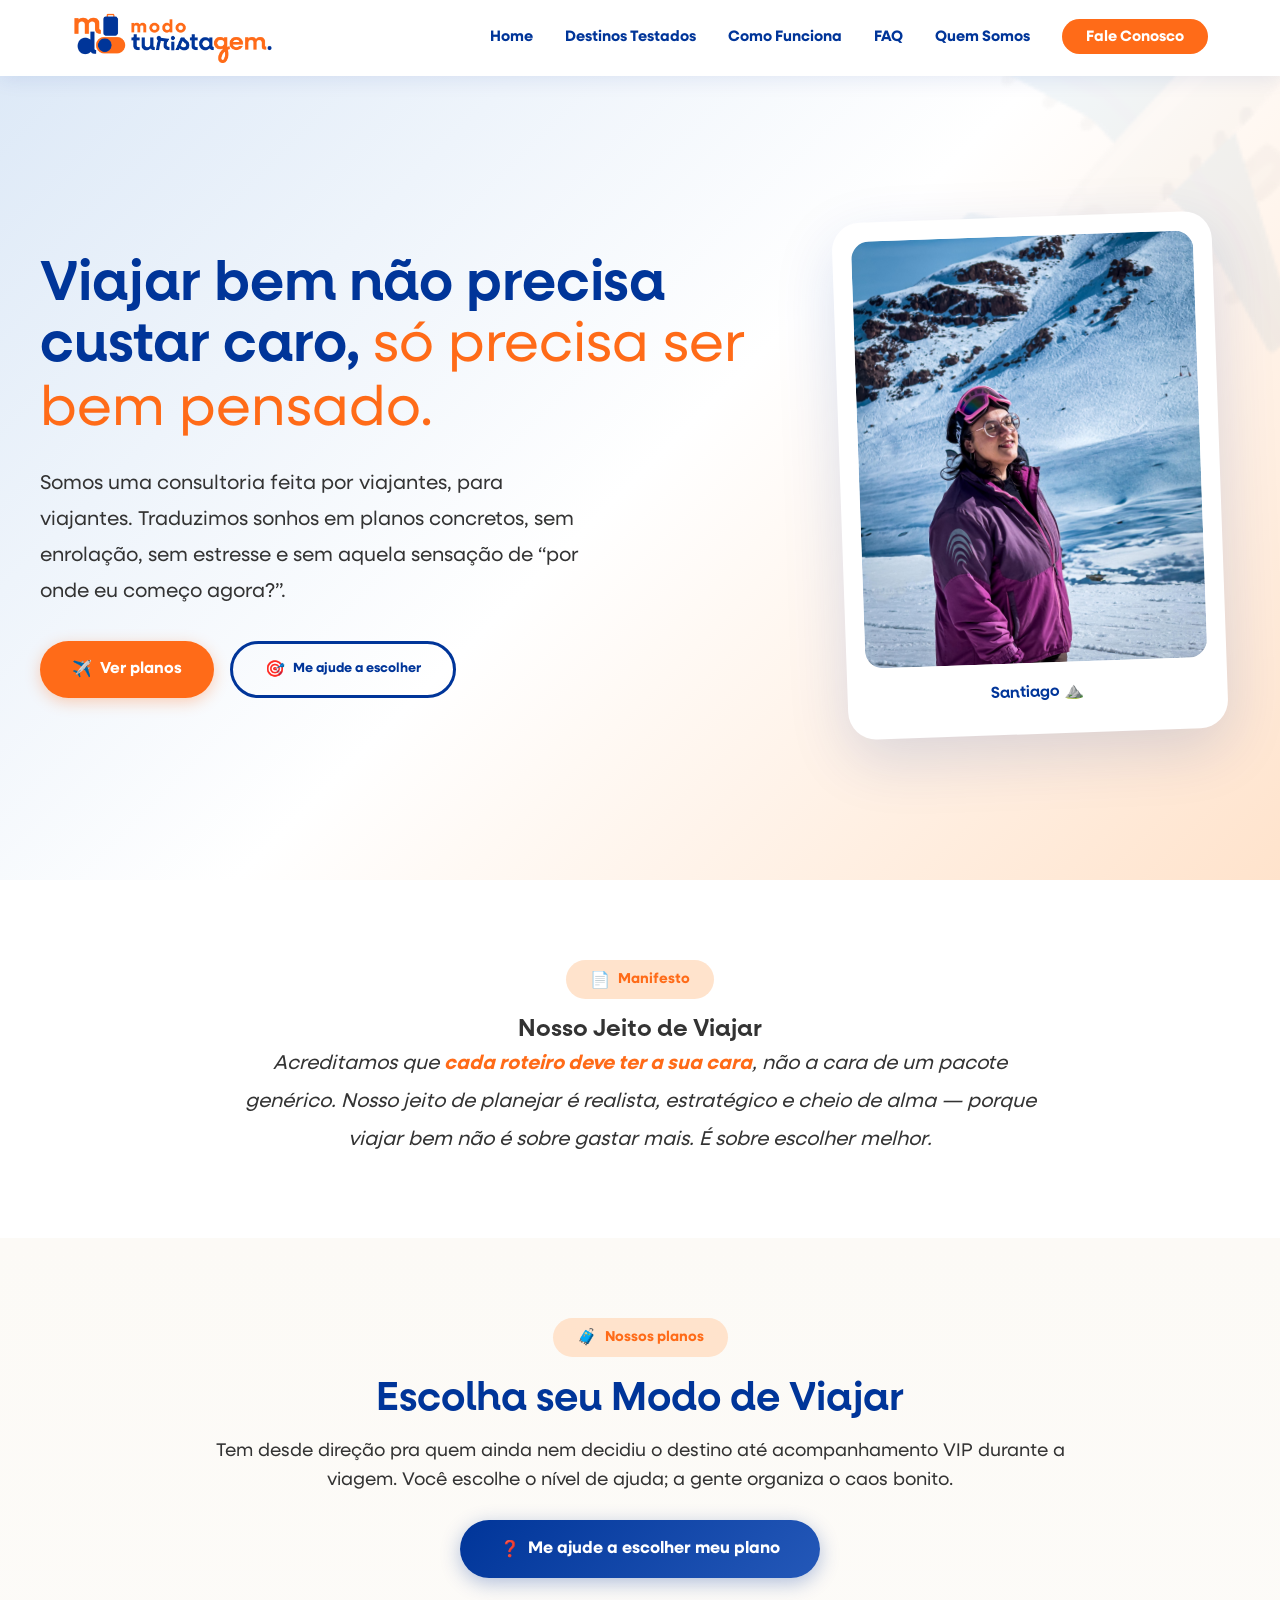
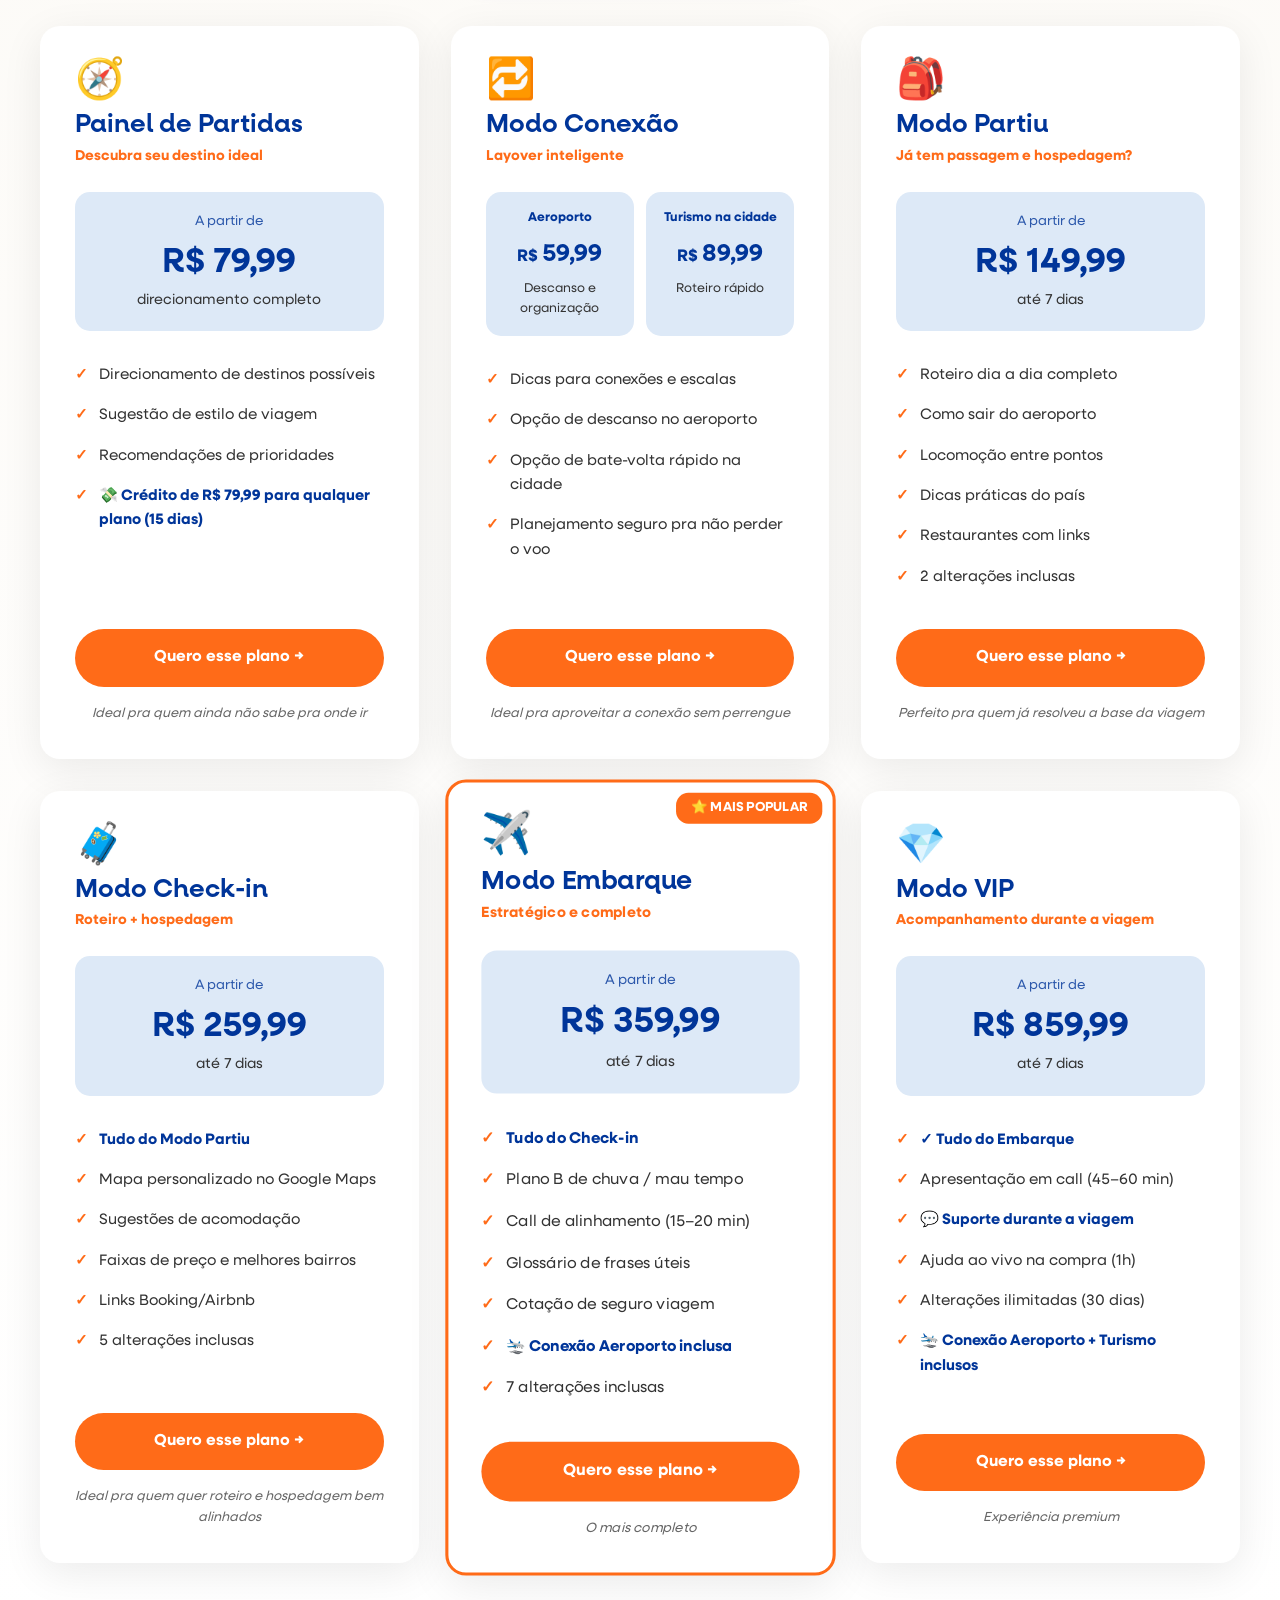
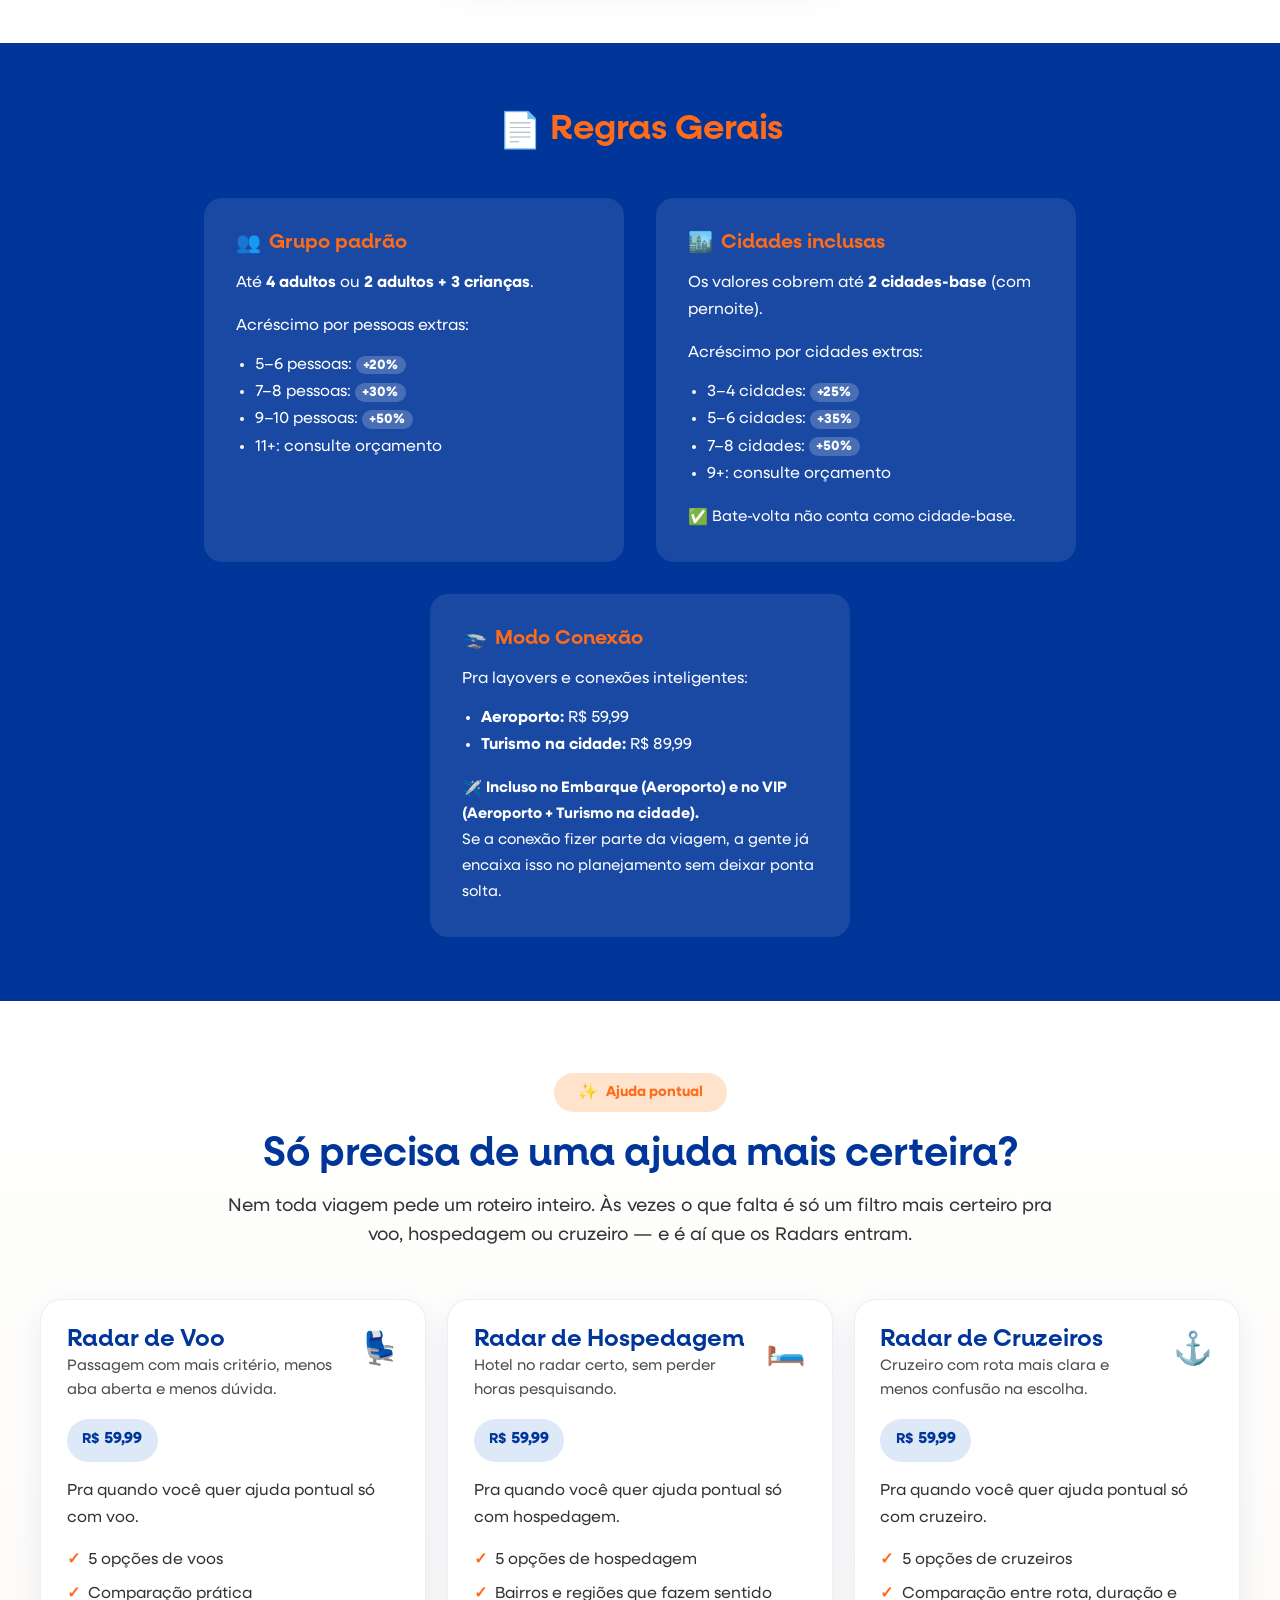
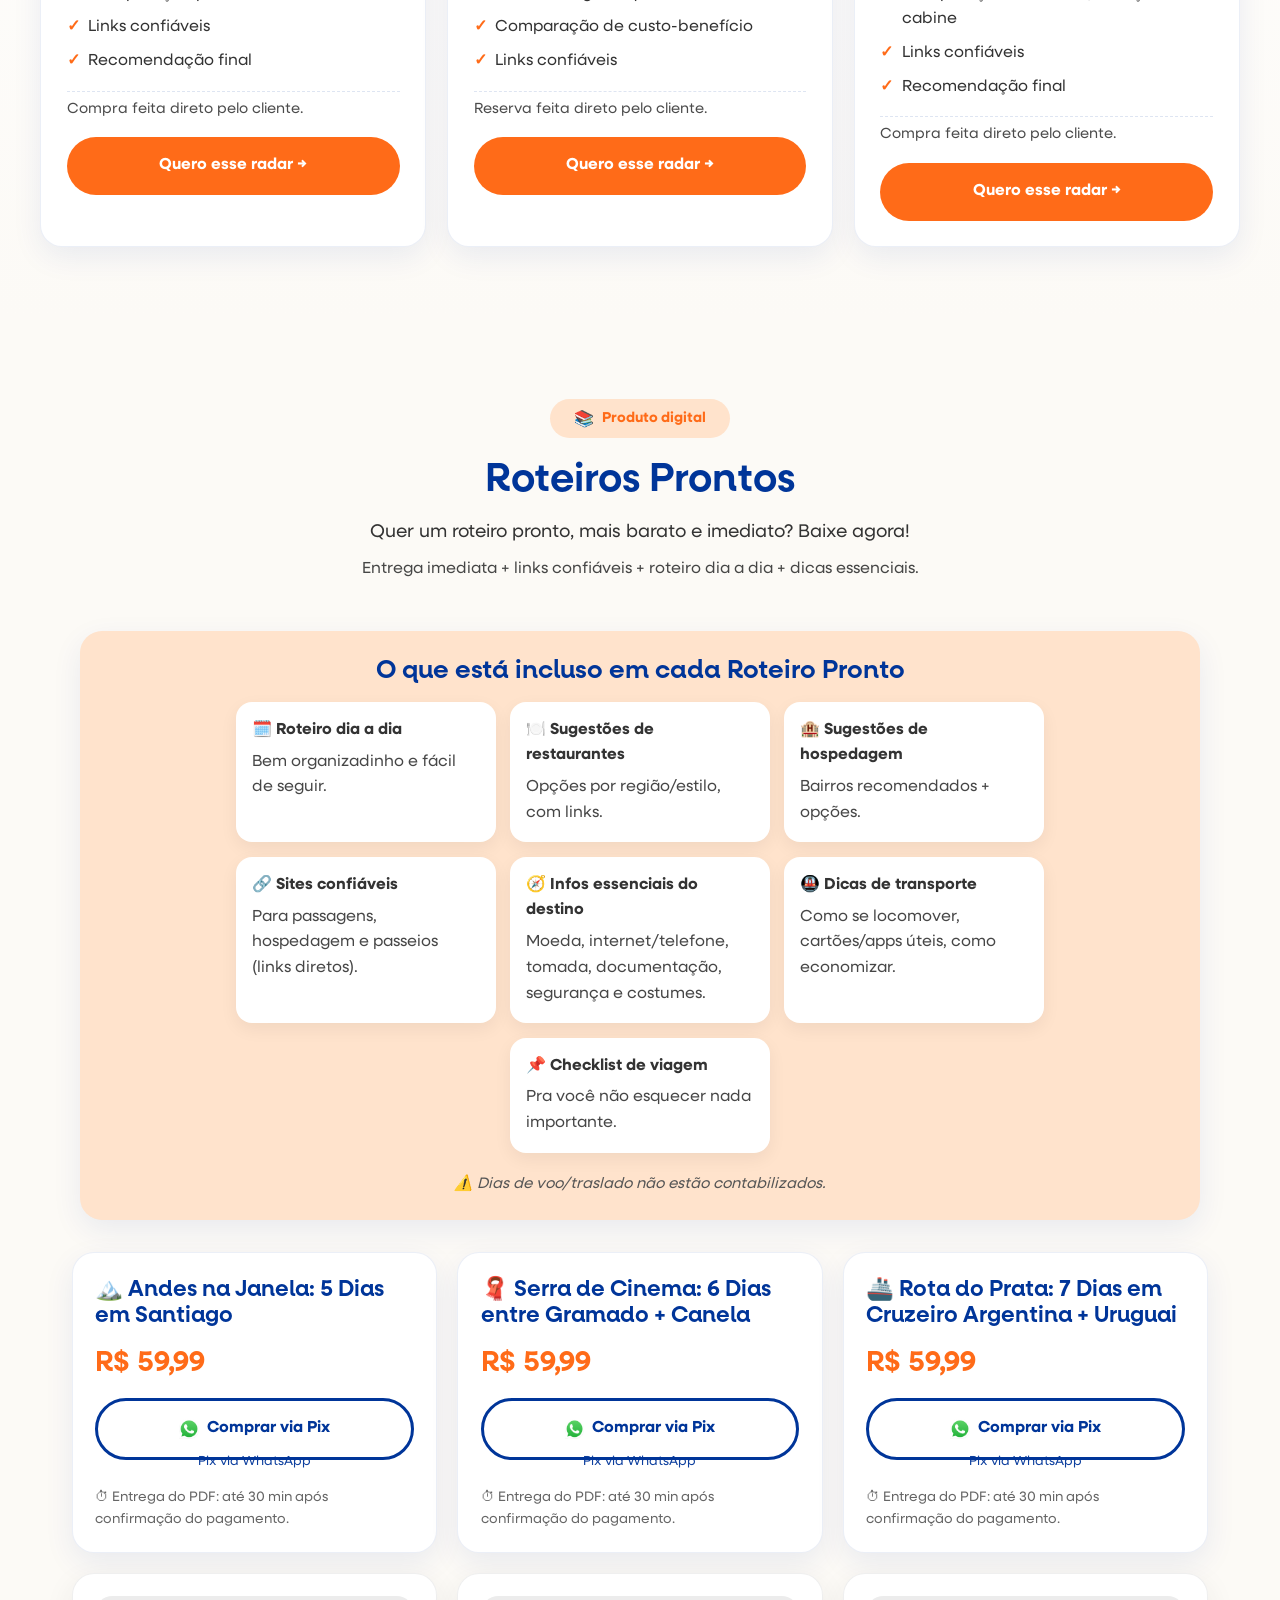
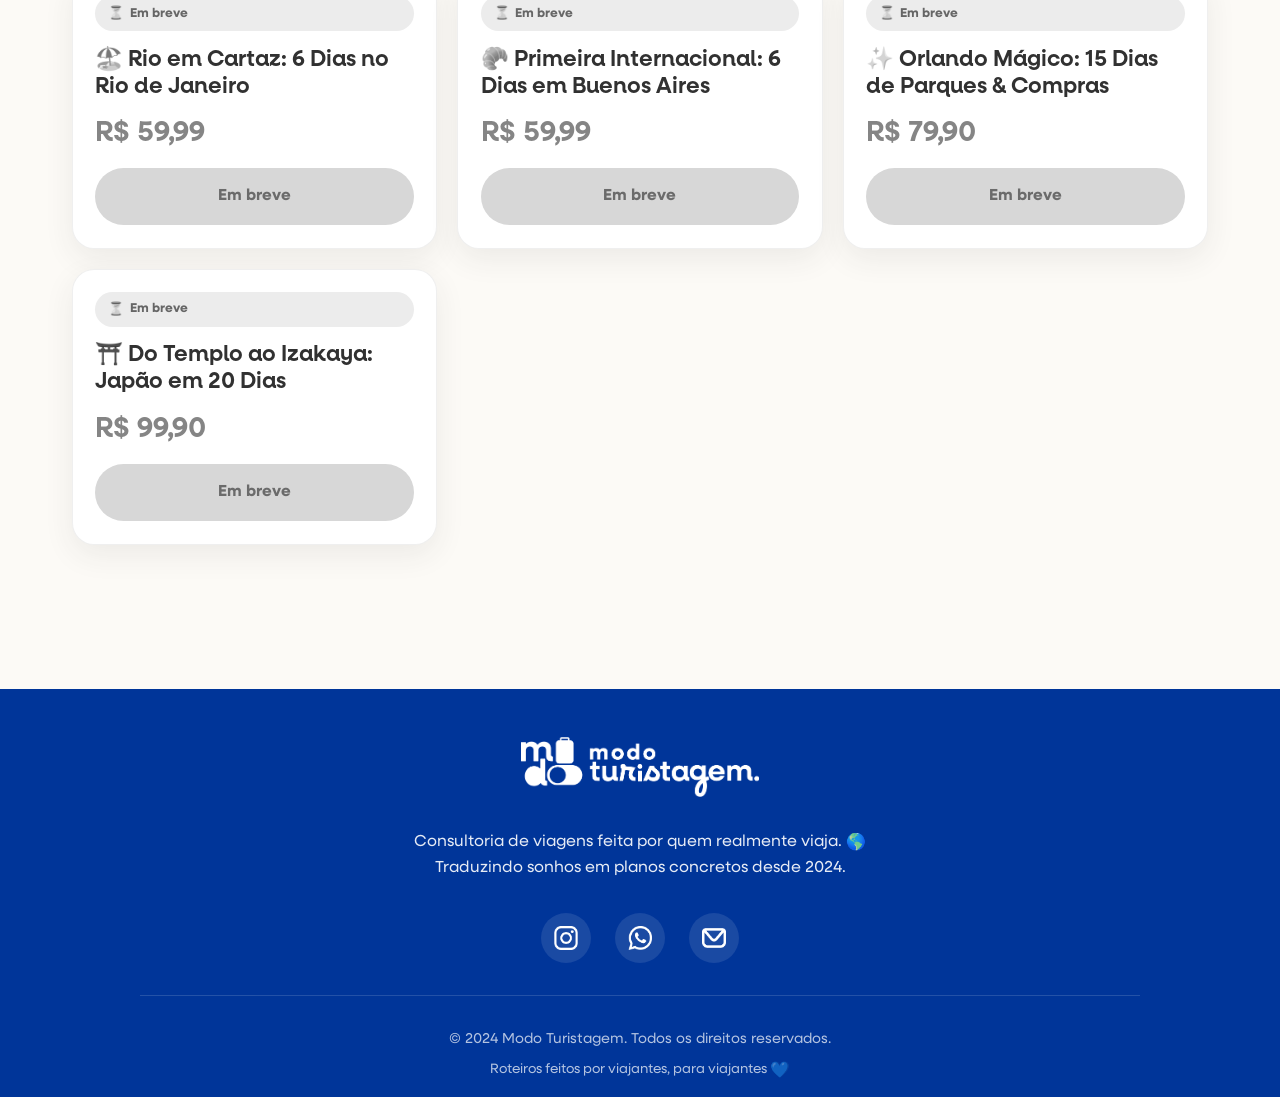
==== commit 02728c46: "Atualizar o index.html" ====
--- a/index.html
+++ b/index.html
@@ -593,9 +593,9 @@
   <section class="avulsos" id="radar-servicos">
     <div class="avulsos-wrap">
       <div class="section-header fade-in">
-        <span class="section-tag"><span class="emoji emoji-inline">✨</span> Serviço avulso / microoferta</span>
-        <h2>Só quer ajuda com hotel, voo ou cruzeiro?</h2>
-        <p>Pra quem ainda não precisa de um roteiro completo, mas quer cortar horas de pesquisa e receber opções mais certeiras, do jeito mais Modo Turistagem possível: útil, humano e sem cara de busca aleatória.</p>
+        <span class="section-tag"><span class="emoji emoji-inline">✨</span> Ajuda pontual</span>
+        <h2>Só precisa de uma ajuda mais certeira?</h2>
+        <p>Nem toda viagem pede um roteiro inteiro. Às vezes o que falta é só um filtro mais certeiro pra voo, hospedagem ou cruzeiro — e é aí que os Radars entram.</p>
       </div>
 
       <div class="avulsos-grid">
@@ -603,19 +603,19 @@
           <div class="avulso-top">
             <div>
               <h3 class="avulso-title">Radar de Voo</h3>
-              <p class="small-note">Curadoria expressa pra não ficar abrindo cinquenta abas à toa.</p>
+              <p class="small-note">Passagem com mais critério, menos aba aberta e menos dúvida.</p>
             </div>
             <span class="avulso-emoji">💺</span>
           </div>
           <div class="avulso-preco"><span class="currency">R$</span><span>59,99</span></div>
-          <p class="avulso-desc">Pra quando você quer ajuda só com passagem, comparando o que realmente faz sentido pro seu perfil, datas e orçamento.</p>
+          <p class="avulso-desc">Pra quando você quer ajuda pontual só com voo.</p>
           <ul class="avulso-list">
-            <li>5 opções de voos de acordo com o seu perfil</li>
-            <li>Comparação prática entre horários, escalas e custo-benefício</li>
-            <li>Links confiáveis pra compra direta</li>
-            <li>Recomendação final mais certeira</li>
+                        <li>5 opções de voos</li>
+            <li>Comparação prática</li>
+            <li>Links confiáveis</li>
+            <li>Recomendação final</li>
           </ul>
-          <p class="avulso-note">A Modo pesquisa e organiza. A compra é feita direto pelo cliente.</p>
+          <p class="avulso-note">Compra feita direto pelo cliente.</p>
           <a href="https://wa.me/5549991628403?text=Olá!%20Quero%20o%20Radar%20de%20Voo." class="btn-plano" target="_blank" rel="noopener noreferrer">Quero esse radar →</a>
         </div>
 
@@ -623,19 +623,19 @@
           <div class="avulso-top">
             <div>
               <h3 class="avulso-title">Radar de Hospedagem</h3>
-              <p class="small-note">Pra não cair em bairro ruim, hotel meia-boca ou opção que parecia boa só na foto.</p>
+              <p class="small-note">Hotel no radar certo, sem perder horas pesquisando.</p>
             </div>
             <span class="avulso-emoji">🛏️</span>
           </div>
           <div class="avulso-preco"><span class="currency">R$</span><span>59,99</span></div>
-          <p class="avulso-desc">Pra quando você quer um filtro mais inteligente de hospedagem, com comparação prática e um norte mais claro antes de reservar.</p>
+          <p class="avulso-desc">Pra quando você quer ajuda pontual só com hospedagem.</p>
           <ul class="avulso-list">
-            <li>5 opções de hospedagem de acordo com o seu perfil</li>
-            <li>Regiões e bairros que fazem sentido pra viagem</li>
-            <li>Faixa de preço e leitura rápida de custo-benefício</li>
-            <li>Links confiáveis pra reserva direta</li>
+                        <li>5 opções de hospedagem</li>
+            <li>Bairros e regiões que fazem sentido</li>
+            <li>Comparação de custo-benefício</li>
+            <li>Links confiáveis</li>
           </ul>
-          <p class="avulso-note">A Modo orienta e compara. A reserva é feita direto pelo cliente.</p>
+          <p class="avulso-note">Reserva feita direto pelo cliente.</p>
           <a href="https://wa.me/5549991628403?text=Olá!%20Quero%20o%20Radar%20de%20Hospedagem." class="btn-plano" target="_blank" rel="noopener noreferrer">Quero esse radar →</a>
         </div>
 
@@ -643,19 +643,19 @@
           <div class="avulso-top">
             <div>
               <h3 class="avulso-title">Radar de Cruzeiros</h3>
-              <p class="small-note">Pra comparar rotas, navios e datas sem ficar perdida no mar de opção. <span class="emoji emoji-inline">👀</span></p>
+              <p class="small-note">Cruzeiro com rota mais clara e menos confusão na escolha.</p>
             </div>
             <span class="avulso-emoji">⚓</span>
           </div>
           <div class="avulso-preco"><span class="currency">R$</span><span>59,99</span></div>
-          <p class="avulso-desc">Pra quem quer ajuda pontual só na parte do cruzeiro, entendendo melhor o que vale a pena antes de fechar.</p>
+          <p class="avulso-desc">Pra quando você quer ajuda pontual só com cruzeiro.</p>
           <ul class="avulso-list">
-            <li>5 opções de cruzeiros de acordo com o seu perfil</li>
-            <li>Comparação prática entre rotas, duração e cabine</li>
-            <li>Links confiáveis pra compra direta</li>
-            <li>Recomendação final mais estratégica</li>
+                        <li>5 opções de cruzeiros</li>
+            <li>Comparação entre rota, duração e cabine</li>
+            <li>Links confiáveis</li>
+            <li>Recomendação final</li>
           </ul>
-          <p class="avulso-note">A Modo organiza as opções, mas a compra é feita direto pelo cliente, sem garantia de preço ou disponibilidade.</p>
+          <p class="avulso-note">Compra feita direto pelo cliente.</p>
           <a href="https://wa.me/5549991628403?text=Olá!%20Quero%20o%20Radar%20de%20Cruzeiros." class="btn-plano" target="_blank" rel="noopener noreferrer">Quero esse radar →</a>
         </div>
       </div>
@@ -667,7 +667,7 @@
       <div class="section-header">
         <span class="section-tag"><span class="emoji emoji-inline">📚</span> Produto digital</span>
         <h2>Roteiros Prontos</h2>
-        <p>Quer um roteiro pronto, mais barato e imediato? Baixa, abre no celular e já começa a se organizar sem ficar inventando a roda.</p>
+        <p>Quer um roteiro pronto, mais barato e imediato? Baixe agora!</p>
         <p style="margin-top:.6rem;font-size:1rem;opacity:.9;">Entrega imediata + links confiáveis + roteiro dia a dia + dicas essenciais.</p>
       </div>
 
@@ -679,62 +679,95 @@
             <p style="margin-top:.4rem;opacity:.9;">Bem organizadinho e fácil de seguir.</p>
           </div>
           <div style="background:var(--branco);border-radius:16px;padding:1rem;box-shadow:0 6px 18px rgba(0,0,0,.06);">
-            <strong>🔗 Links confiáveis</strong>
-            <p style="margin-top:.4rem;opacity:.9;">Pra ingressos, reservas e referências.</p>
+            <strong>🍽️ Sugestões de restaurantes</strong>
+            <p style="margin-top:.4rem;opacity:.9;">Opções por região/estilo, com links.</p>
           </div>
           <div style="background:var(--branco);border-radius:16px;padding:1rem;box-shadow:0 6px 18px rgba(0,0,0,.06);">
-            <strong>💡 Dicas práticas</strong>
-            <p style="margin-top:.4rem;opacity:.9;">Transporte, macetes e o que vale a pena saber.</p>
-          </div>
-        </div>
+            <strong>🏨 Sugestões de hospedagem</strong>
+            <p style="margin-top:.4rem;opacity:.9;">Bairros recomendados + opções.</p>
+          </div>
+          <div style="background:var(--branco);border-radius:16px;padding:1rem;box-shadow:0 6px 18px rgba(0,0,0,.06);">
+            <strong>🔗 Sites confiáveis</strong>
+            <p style="margin-top:.4rem;opacity:.9;">Para passagens, hospedagem e passeios (links diretos).</p>
+          </div>
+          <div style="background:var(--branco);border-radius:16px;padding:1rem;box-shadow:0 6px 18px rgba(0,0,0,.06);">
+            <strong>🧭 Infos essenciais do destino</strong>
+            <p style="margin-top:.4rem;opacity:.9;">Moeda, internet/telefone, tomada, documentação, segurança e costumes.</p>
+          </div>
+          <div style="background:var(--branco);border-radius:16px;padding:1rem;box-shadow:0 6px 18px rgba(0,0,0,.06);">
+            <strong>🚇 Dicas de transporte</strong>
+            <p style="margin-top:.4rem;opacity:.9;">Como se locomover, cartões/apps úteis, como economizar.</p>
+          </div>
+          <div style="background:var(--branco);border-radius:16px;padding:1rem;box-shadow:0 6px 18px rgba(0,0,0,.06);">
+            <strong>📌 Checklist de viagem</strong>
+            <p style="margin-top:.4rem;opacity:.9;">Pra você não esquecer nada importante.</p>
+          </div>
+        </div>
+
+        <p style="margin-top:1.2rem;text-align:center;font-size:.95rem;color:#555;font-style:italic;">
+          ⚠️ Dias de voo/traslado não estão contabilizados.
+        </p>
       </div>
 
       <div class="roteiros-grid">
         <div class="roteiro-card fade-in">
           <h4>🏔️ Andes na Janela: 5 Dias em Santiago</h4>
           <div class="preco">R$ 59,99</div>
-          <p class="roteiro-resumo">Neve, vinho, cidade e aquela primeira experiência no Chile bem redondinha.</p>
-          <p class="roteiro-meta">5 dias • entrega imediata</p>
+
           <div class="botoes-roteiro">
-            <a href="https://mpago.la/2TjCW5o" target="_blank" rel="noopener" class="btn-roteiro btn-mp">
-              <img src="images/icons/mercadopago.png" alt="Mercado Pago" class="btn-ico" />
-              Comprar
+            <a href="https://wa.me/5549991628403?text=Oi!%20Quero%20comprar%20o%20Roteiro%20Pronto%205%20dias%20%E2%80%94%20Santiago%20via%20Pix.%20%F0%9F%98%8A%20Pode%20me%20enviar%20a%20chave%20e%20o%20valor%3F"
+               target="_blank" rel="noopener noreferrer" class="btn-roteiro btn-pix">
+              <img src="images/icons/whatsapp-logo.png" alt="WhatsApp" class="btn-ico" />
+              Comprar via Pix
             </a>
-          </div>
+            <div class="pagamento-sub pix">Pix via WhatsApp</div>
+          </div>
+
+          <p style="margin-top:.95rem;font-size:.86rem;color:#666;">
+            ⏱ Entrega do PDF: até 30 min após confirmação do pagamento.
+          </p>
         </div>
 
         <div class="roteiro-card fade-in">
-          <h4>🎬 Serra em Cena: 6 Dias entre Gramado + Canela</h4>
+          <h4>🧣 Serra de Cinema: 6 Dias entre Gramado + Canela</h4>
           <div class="preco">R$ 59,99</div>
-          <p class="roteiro-resumo">Friozinho, cafés, fondue, atrações clássicas e um roteiro que deixa a serra gostosa de viver sem correria.</p>
-          <p class="roteiro-meta">6 dias • entrega imediata</p>
+
           <div class="botoes-roteiro">
-            <a href="#" class="btn-roteiro btn-mp">
-              <img src="images/icons/mercadopago.png" alt="Mercado Pago" class="btn-ico" />
-              Comprar
+            <a href="https://wa.me/5549991628403?text=Oi!%20Quero%20comprar%20o%20Roteiro%20Pronto%20Serra%20de%20Cinema%20%E2%80%94%206%20dias%20(Gramado%20%2B%20Canela)%20via%20Pix.%20%F0%9F%98%8A%20Pode%20me%20enviar%20a%20chave%20e%20o%20valor%3F"
+               target="_blank" rel="noopener noreferrer" class="btn-roteiro btn-pix">
+              <img src="images/icons/whatsapp-logo.png" alt="WhatsApp" class="btn-ico" />
+              Comprar via Pix
             </a>
-          </div>
+            <div class="pagamento-sub pix">Pix via WhatsApp</div>
+          </div>
+
+          <p style="margin-top:.95rem;font-size:.86rem;color:#666;">
+            ⏱ Entrega do PDF: até 30 min após confirmação do pagamento.
+          </p>
         </div>
 
         <div class="roteiro-card fade-in">
           <h4>🚢 Rota do Prata: 7 Dias em Cruzeiro Argentina + Uruguai</h4>
           <div class="preco">R$ 59,99</div>
-          <p class="roteiro-resumo">Pra quem quer viver o melhor do cruzeiro com paradas bem encaixadas e zero improviso desnecessário.</p>
-          <p class="roteiro-meta">7 dias • entrega imediata</p>
+
           <div class="botoes-roteiro">
-            <a href="#" class="btn-roteiro btn-mp">
-              <img src="images/icons/mercadopago.png" alt="Mercado Pago" class="btn-ico" />
-              Comprar
+            <a href="https://wa.me/5549991628403?text=Oi!%20Quero%20comprar%20o%20Roteiro%20Pronto%20Rota%20do%20Prata%20%E2%80%94%207%20dias%20(Cruzeiro%20Argentina%20%2B%20Uruguai)%20via%20Pix.%20%F0%9F%98%8A%20Pode%20me%20enviar%20a%20chave%20e%20o%20valor%3F"
+               target="_blank" rel="noopener noreferrer" class="btn-roteiro btn-pix">
+              <img src="images/icons/whatsapp-logo.png" alt="WhatsApp" class="btn-ico" />
+              Comprar via Pix
             </a>
-          </div>
+            <div class="pagamento-sub pix">Pix via WhatsApp</div>
+          </div>
+
+          <p style="margin-top:.95rem;font-size:.86rem;color:#666;">
+            ⏱ Entrega do PDF: até 30 min após confirmação do pagamento.
+          </p>
         </div>
 
         <div class="roteiro-card is-coming-soon fade-in">
           <span class="em-breve-badge"><span class="emoji">⏳</span> Em breve</span>
           <h4>🏖️ Rio em Cartaz: 6 Dias no Rio de Janeiro</h4>
           <div class="preco">R$ 59,99</div>
-          <p class="roteiro-resumo">Praia, vista linda, clássico carioca e um roteiro pensado pra primeira viagem fluir gostoso.</p>
-          <p class="roteiro-meta">6 dias • lançamento em breve</p>
           <div class="botoes-roteiro">
             <span class="btn-disabled">Em breve</span>
           </div>
@@ -744,8 +777,6 @@
           <span class="em-breve-badge"><span class="emoji">⏳</span> Em breve</span>
           <h4>🥐 Primeira Internacional: 6 Dias em Buenos Aires</h4>
           <div class="preco">R$ 59,99</div>
-          <p class="roteiro-resumo">Um primeiro carimbo internacional sem drama, com roteiro claro, bonito e bem encaixado.</p>
-          <p class="roteiro-meta">6 dias • lançamento em breve</p>
           <div class="botoes-roteiro">
             <span class="btn-disabled">Em breve</span>
           </div>
@@ -755,8 +786,6 @@
           <span class="em-breve-badge"><span class="emoji">⏳</span> Em breve</span>
           <h4>✨ Orlando Mágico: 15 Dias de Parques & Compras</h4>
           <div class="preco">R$ 79,90</div>
-          <p class="roteiro-resumo">Pra quem quer mergulhar de vez nos parques, compras e tudo que Orlando tem de mais intenso.</p>
-          <p class="roteiro-meta">15 dias • lançamento em breve</p>
           <div class="botoes-roteiro">
             <span class="btn-disabled">Em breve</span>
           </div>
@@ -766,8 +795,6 @@
           <span class="em-breve-badge"><span class="emoji">⏳</span> Em breve</span>
           <h4>⛩️ Do Templo ao Izakaya: Japão em 20 Dias</h4>
           <div class="preco">R$ 99,90</div>
-          <p class="roteiro-resumo">Um Japão mais profundo, mais vivido e com aquele toque de “isso aqui é cinema”.</p>
-          <p class="roteiro-meta">20 dias • lançamento em breve</p>
           <div class="botoes-roteiro">
             <span class="btn-disabled">Em breve</span>
           </div>
@@ -793,10 +820,10 @@
         </div>
 
         <div class="quiz-step" id="step1b">
-          <p class="quiz-question">2. Você quer um norte de destino, uma ajuda pontual ou algo mais completo?</p>
+          <p class="quiz-question">2. Você quer um norte de destino, uma ajuda pontual ou um roteiro mais completo?</p>
           <div class="quiz-options">
             <button class="quiz-option" onclick="chooseBranch('painel')"><span class="emoji">🧭</span> Quero descobrir o destino ideal primeiro</button>
-            <button class="quiz-option" onclick="chooseBranch('radar')"><span class="emoji">💺</span> Quero ajuda só com hotel, voo ou cruzeiro</button>
+            <button class="quiz-option" onclick="chooseBranch('radar')"><span class="emoji">💺</span> Quero ajuda só com voo, hospedagem ou cruzeiro</button>
             <button class="quiz-option" onclick="chooseBranch('completo')"><span class="emoji">🗺️</span> Quero algo mais completo, com roteiro e estratégia</button>
           </div>
         </div>
--- a/css/style.css
+++ b/css/style.css
@@ -1,872 +1,629 @@
-/* ============================================
-   MODO TURISTAGEM - ESTILOS GLOBAIS
-   (versão ajustada p/ quiz mobile ficar lindo)
-   ============================================ */
-
-/* Fontes locais Neulis */
-@font-face {
-  font-family: 'Neulis Cursive';
-  src: url('../fonts/NeulisCursive-Regular.otf') format('opentype'),
-       url('../fonts/NeulisCursive-Regular.ttf') format('truetype');
-  font-weight: normal;
-  font-style: normal;
-  font-display: swap;
-}
-
-@font-face {
-  font-family: 'Neulis Sans';
-  src: url('../fonts/NeulisSans-Regular.otf') format('opentype'),
-       url('../fonts/NeulisSans-Regular.ttf') format('truetype');
-  font-weight: normal;
-  font-style: normal;
-  font-display: swap;
-}
-
-@font-face {
-  font-family: 'Neulis Sans';
-  src: url('../fonts/NeulisSans-Bold.otf') format('opentype'),
-       url('../fonts/NeulisSans-Bold.ttf') format('truetype');
-  font-weight: bold;
-  font-style: normal;
-  font-display: swap;
-}
-
-@font-face {
-  font-family: 'Neulis Sans';
-  src: url('../fonts/NeulisSans-Medium.otf') format('opentype'),
-       url('../fonts/NeulisSans-Medium.ttf') format('truetype');
-  font-weight: 500;
-  font-style: normal;
-  font-display: swap;
-}
-
-:root{
-  --azul:#003599;
-  --laranja:#FF6B18;
-  --azul-claro:#DDE9F7;
-  --laranja-claro:#FFE3CC;
-  --branco:#FFFFFF;
-  --off-white:#FCFAF6;
-  --cinza:#FCFAF6;
-  --cinza-escuro:#333333;
-  --texto:#333333;
-
-  --font-titulo:'Neulis Cursive', cursive;
-  --font-texto:'Neulis Sans', sans-serif;
-  --font-emoji:"Apple Color Emoji","Segoe UI Emoji","Noto Color Emoji",sans-serif;
-
-  /* extras p/ consistência */
-  --radius-lg: 20px;
-  --radius-md: 16px;
-  --shadow-soft: 0 10px 30px rgba(0,53,153,0.08);
-  --shadow-card: 0 10px 40px rgba(0,0,0,0.08);
-}
-
-*{ margin:0; padding:0; box-sizing:border-box; }
-html{ scroll-behavior:smooth; }
-body{
-  font-family:var(--font-texto);
-  color:var(--texto);
-  line-height:1.6;
-  overflow-x:hidden;
-  background:var(--off-white);
-}
-
-h1,h2,h3,h4,h5,h6{
-  font-family:var(--font-titulo);
-  font-weight:normal;
-  line-height:1.2;
-}
-
-p,a,button,input,li,label,select,textarea{
-  font-family:var(--font-texto);
-}
-
-.emoji{
-  font-family:var(--font-emoji);
-  font-style:normal;
-  line-height:1;
-  display:inline-flex;
-  align-items:center;
-  justify-content:center;
-  vertical-align:middle;
-}
-
-.emoji-inline{ font-size:1rem; }
-.social-icon{ font-size:1.4rem; line-height:1; }
-
-/* ============================================
-   NAVEGAÇÃO
-   ============================================ */
-
-nav{
-  position:fixed;
-  top:0;
-  width:100%;
-  background:rgba(255,255,255,0.96);
-  backdrop-filter:blur(10px);
-  box-shadow:0 2px 20px rgba(0,53,153,0.1);
-  z-index:1000;
-  padding:0.8rem 0;
-}
-
-.nav-container{
-  max-width:1200px;
-  margin:0 auto;
-  padding:0 2rem;
-  display:flex;
-  justify-content:space-between;
-  align-items:center;
-}
-
-.logo{
-  display:flex;
-  align-items:center;
-  gap:0.8rem;
-  text-decoration:none;
-}
-
-.logo-img{
-  height:50px;
-  width:auto;
-}
-
-.nav-links{
-  display:flex;
-  gap:2rem;
-  list-style:none;
-  align-items:center;
-}
-
-.nav-links a{
-  text-decoration:none;
-  color:var(--azul);
-  font-weight:600;
-  font-size:0.95rem;
-  transition:color 0.3s;
-  position:relative;
-}
-
-.nav-links a::after{
-  content:'';
-  position:absolute;
-  bottom:-5px;
-  left:0;
-  width:0;
-  height:2px;
-  background:var(--laranja);
-  transition:width 0.3s;
-}
-
-.nav-links a:hover{ color:var(--laranja); }
-.nav-links a:hover::after{ width:100%; }
-
-.btn-nav{
-  background:var(--laranja);
-  color:var(--branco)!important;
-  padding:0.6rem 1.5rem;
-  border-radius:25px;
-  transition:all 0.3s;
-}
-.btn-nav::after{ display:none!important; }
-.btn-nav:hover{
-  transform:translateY(-2px);
-  box-shadow:0 5px 15px rgba(255,107,24,0.3);
-  background:#E85D12!important;
-}
-
-.mobile-menu{
-  display:none;
-  background:none;
-  border:none;
-  font-size:1.5rem;
-  cursor:pointer;
-  color:var(--azul);
-}
-
-/* ============================================
-   BOTÕES GLOBAIS
-   ============================================ */
-
-.btn-primary{
-  display:inline-flex;
-  align-items:center;
-  justify-content:center;
-  gap:0.5rem;
-  background:var(--laranja);
-  color:var(--branco);
-  padding:1rem 2rem;
-  border-radius:999px;
-  text-decoration:none;
-  font-weight:700;
-  font-size:1rem;
-  border:none;
-  cursor:pointer;
-  transition:all 0.3s;
-  box-shadow:0 4px 15px rgba(255,107,24,0.3);
-}
-
-.btn-primary:hover{
-  transform:translateY(-3px);
-  box-shadow:0 8px 25px rgba(255,107,24,0.4);
-  background:#E85D12;
-}
-
-.btn-secondary{
-  display:inline-flex;
-  align-items:center;
-  justify-content:center;
-  gap:0.5rem;
-  background:transparent;
-  color:var(--azul);
-  padding:1rem 2rem;
-  border-radius:999px;
-  text-decoration:none;
-  font-weight:700;
-  font-size:1rem;
-  border:3px solid var(--azul);
-  cursor:pointer;
-  transition:all 0.3s;
-}
-
-.btn-secondary:hover{
-  background:var(--azul);
-  color:var(--branco);
-  transform:translateY(-3px);
-  box-shadow:0 10px 24px rgba(0,53,153,0.18);
-}
-
-.btn-ajuda{
-  background:linear-gradient(135deg, var(--azul), #2458B8);
-  color:var(--branco);
-  padding:1.2rem 2.5rem;
-  border-radius:999px;
-  text-decoration:none;
-  font-weight:700;
-  font-size:1.1rem;
-  display:inline-flex;
-  align-items:center;
-  justify-content:center;
-  gap:0.5rem;
-  transition:all 0.3s;
-  border:none;
-  cursor:pointer;
-  box-shadow:0 5px 20px rgba(0,53,153,0.3);
-}
-
-.btn-ajuda:hover{
-  transform:translateY(-3px) scale(1.05);
-  box-shadow:0 10px 30px rgba(0,53,153,0.4);
-}
-
-
-.page-intro-note{
-  max-width:760px;
-  margin:0 auto 1.5rem;
-  text-align:center;
-  color:var(--texto);
-  opacity:0.92;
-}
-
-.price-highlight{
-  color:var(--laranja);
-  font-weight:800;
-}
-
-.small-note{
-  font-size:0.95rem;
-  opacity:0.88;
-}
-/* ============================================
-   ROTEIROS PRONTOS - BOTÕES (SEU PADRÃO)
-   ============================================ */
-
-.botoes-roteiro{
-  display:flex;
-  flex-direction:column;
-  gap:0.75rem;
-  margin-top:1rem;
-}
-
-.btn-roteiro{
-  width:100%;
-  border-radius:50px;
-  padding:0.95rem 1.2rem;
-  text-decoration:none;
-  font-weight:700;
-  display:inline-flex;
-  align-items:center;
-  justify-content:center;
-  gap:0.6rem;
-  transition:all 0.3s;
-  border:3px solid transparent;
-  cursor:pointer;
-  white-space:nowrap;
-}
-
-.btn-roteiro:hover{ transform:translateY(-2px); }
-
-.btn-ico{
-  height:20px;
-  width:auto;
-  flex:0 0 auto;
-}
-
-.btn-mp{
-  background:var(--laranja);
-  color:var(--branco);
-  box-shadow:0 4px 15px rgba(255,107,24,0.25);
-}
-.btn-mp:hover{
-  background:#E85D12;
-  box-shadow:0 8px 25px rgba(255,107,24,0.35);
-}
-
-.btn-pix{
-  background:transparent;
-  color:var(--azul);
-  border-color:var(--azul);
-}
-.btn-pix:hover{
-  background:var(--azul);
-  color:var(--branco);
-}
-
-.pagamento-sub{
-  margin-top:-0.4rem;
-  font-size:0.82rem;
-  font-weight:400;
-  text-align:center;
-  opacity:0.95;
-  line-height:1.3;
-}
-.pagamento-sub.mp{ color:var(--laranja); }
-.pagamento-sub.pix{ color:var(--azul); }
-
-/* ============================================
-   SEÇÕES COMUNS
-   ============================================ */
-
-.section-tag{
-  display:inline-flex;
-  align-items:center;
-  justify-content:center;
-  gap:0.5rem;
-  background:var(--laranja-claro);
-  color:var(--laranja);
-  padding:0.5rem 1.5rem;
-  border-radius:20px;
-  font-weight:700;
-  margin-bottom:1rem;
-  font-size:0.9rem;
-}
-
-.container{
-  max-width:1200px;
-  margin:0 auto;
-  padding:0 2rem;
-}
-
-.section-header{
-  text-align:center;
-  max-width:800px;
-  margin:0 auto 3rem;
-}
-
-.section-header h2{
-  font-size:2.5rem;
-  color:var(--azul);
-  margin-bottom:1rem;
-}
-
-.section-header p{
-  font-size:1.2rem;
-  color:var(--texto);
-}
-
-/* Inclusos (flex pra centralizar última linha) */
-.inclusos-grid{
-  display:flex;
-  flex-wrap:wrap;
-  justify-content:center;
-  gap:0.9rem;
-}
-.inclusos-grid > div{ flex:0 1 260px; }
-
-/* ============================================
-   ANIMAÇÕES
-   ============================================ */
-
-.fade-in{
-  opacity:0;
-  transform:translateY(30px);
-  transition:all 0.6s ease;
-}
-.fade-in.visible{
-  opacity:1;
-  transform:translateY(0);
-}
-
-@keyframes float{
-  0%,100%{ transform:translateY(0px); }
-  50%{ transform:translateY(-20px); }
-}
-@keyframes shine{
-  0%{ transform:translateX(-100%) translateY(-100%) rotate(45deg); }
-  100%{ transform:translateX(100%) translateY(100%) rotate(45deg); }
-}
-
-/* ============================================
-   MODAL / QUIZ (desktop base + mobile perfeito)
-   ============================================ */
-
-.modal{
-  display:none;
-  position:fixed;
-  inset:0;
-  background:rgba(0,0,0,0.8);
-  z-index:2000;
-  justify-content:center;
-  align-items:center;
-  padding:2rem;
-}
-
-.modal-content{
-  background:var(--branco);
-  border-radius:20px;
-  max-width:600px;
-  width:100%;
-  max-height:90vh;
-  overflow-y:auto;
-  position:relative;
-  -webkit-overflow-scrolling:touch;
-}
-
-.modal-header{
-  background:linear-gradient(135deg, var(--azul), #2458B8);
-  color:var(--branco);
-  padding:2rem;
-  border-radius:20px 20px 0 0;
-  text-align:center;
-}
-
-.modal-header h3{
-  font-size:1.8rem;
-  margin-bottom:0.5rem;
-  display:flex;
-  align-items:center;
-  justify-content:center;
-  gap:0.5rem;
-}
-
-.modal-header p{ opacity:0.95; }
-
-.modal-body{ padding:2rem; }
-
-.quiz-step{ display:none; }
-.quiz-step.active{ display:block; }
-
-.quiz-question{
-  font-size:1.2rem;
-  color:var(--azul);
-  margin-bottom:1.25rem;
-  font-weight:700;
-}
-
-.quiz-options{
-  display:flex;
-  flex-direction:column;
-  gap:1rem;
-}
-
-.quiz-option{
-  background:var(--cinza);
-  border:2px solid transparent;
-  padding:1rem 1.25rem;
-  border-radius:15px;
-  cursor:pointer;
-  transition:all 0.25s;
-  text-align:left;
-  font-size:1rem;
-  display:flex;
-  align-items:flex-start;
-  gap:0.6rem;
-}
-
-.quiz-option:hover{
-  border-color:var(--laranja);
-  background:var(--laranja-claro);
-}
-
-.quiz-result{
-  text-align:center;
-  padding:2rem;
-}
-
-.quiz-result h4{
-  color:var(--azul);
-  font-size:1.5rem;
-  margin-bottom:1rem;
-}
-
-.recomendacao{
-  background:var(--laranja-claro);
-  padding:1.25rem 1.25rem;
-  border-radius:15px;
-  margin:1rem 0;
-}
-
-.close-modal{
-  position:absolute;
-  top:1rem;
-  right:1rem;
-  background:rgba(255,255,255,0.2);
-  border:none;
-  width:40px;
-  height:40px;
-  border-radius:50%;
-  color:var(--branco);
-  font-size:1.5rem;
-  cursor:pointer;
-  transition:all 0.3s;
-  display:flex;
-  align-items:center;
-  justify-content:center;
-}
-
-.close-modal:hover{
-  background:rgba(255,255,255,0.3);
-  transform:rotate(90deg);
-}
-
-/* ============================================
-   FOOTER
-   ============================================ */
-
-footer{
-  background:var(--azul);
-  color:var(--branco);
-  padding:3rem 2rem 1rem;
-  margin-top:4rem;
-}
-
-.footer-content{
-  max-width:1000px;
-  margin:0 auto;
-  text-align:center;
-}
-
-.footer-logo{
-  height:60px;
-  margin-bottom:1.5rem;
-}
-
-.footer-text{
-  opacity:0.9;
-  margin-bottom:2rem;
-  max-width:600px;
-  margin-left:auto;
-  margin-right:auto;
-}
-
-.social-links{
-  display:flex;
-  justify-content:center;
-  gap:1.5rem;
-  margin-bottom:2rem;
-}
-
-.social-links a{
-  width:50px;
-  height:50px;
-  background:rgba(255,255,255,0.1);
-  border-radius:50%;
-  display:flex;
-  align-items:center;
-  justify-content:center;
-  text-decoration:none;
-  transition:all 0.3s;
-}
-
-.social-links a:hover{
-  background:var(--laranja);
-  transform:translateY(-3px);
-}
-
-.footer-bottom{
-  border-top:1px solid rgba(255,255,255,0.2);
-  padding-top:2rem;
-  opacity:0.7;
-  font-size:0.9rem;
-}
-/* Ícones do rodapé (logos) */
-.social-icon-img{
-  height: 24px;
-  width: auto;
-  display: block;
-}
-
-/* ============================================
-   RESPONSIVO (mobile first p/ quiz)
-   ============================================ */
-
-@media (max-width: 768px){
-  html, body{ overflow-x:hidden; }
-
-  /* NAV mobile */
-  .nav-container{ position:relative; }
-  .mobile-menu{ display:block; }
-
-  .nav-links{
-    display:none;
-    position:absolute;
-    top:calc(100% + 0.75rem);
-    left:1rem;
-    right:1rem;
-    flex-direction:column;
-    gap:0.25rem;
-    background:var(--branco);
-    padding:1rem;
-    border-radius:16px;
-    box-shadow:0 10px 30px rgba(0,0,0,0.12);
-    z-index:999;
-  }
-  .nav-links.active{ display:flex; }
-
-  /* ajustes gerais */
-  .container{ padding:0 1rem; }
-  .section-header h2{ font-size:1.9rem; }
-  .section-header p{ font-size:1.05rem; }
-
-  /* botões full width no mobile quando usados em colunas */
-  .btn-primary,.btn-secondary,.btn-ajuda{ width:100%; justify-content:center; }
-
-  /* ======================
-     QUIZ MOBILE PERFEITO
-     ====================== */
-
-  .modal{
-    padding:0;
-    align-items:flex-end; /* estilo bottom-sheet */
-  }
-
-  .modal-content{
-    width:100%;
-    max-width:none;
-    max-height:92vh;
-    border-radius:20px 20px 0 0;
-    overflow:hidden; /* segura header no topo bonito */
-  }
-
-  .modal-header{
-    padding:1.15rem 1.15rem 1rem;
-    border-radius:20px 20px 0 0;
-  }
-
-  .modal-header h3{
-    font-size:1.35rem;
-    line-height:1.15;
-  }
-
-  .modal-header p{
-    font-size:0.95rem;
-    opacity:0.95;
-  }
-
-  .close-modal{
-    top:0.75rem;
-    right:0.75rem;
-    width:38px;
-    height:38px;
-    font-size:1.25rem;
-  }
-
-  .modal-body{
-    padding:1rem 1rem 1.25rem;
-    overflow-y:auto;
-    max-height:calc(92vh - 90px);
-    -webkit-overflow-scrolling:touch;
-  }
-
-  .quiz-question{
-    font-size:1.05rem;
-    line-height:1.35;
-    margin-bottom:0.9rem;
-  }
-
-  .quiz-options{ gap:0.75rem; }
-
-  .quiz-option{
-    padding:0.95rem 0.95rem;
-    border-radius:16px;
-    font-size:0.98rem;
-    line-height:1.25;
-    gap:0.55rem;
-  }
-
-  .quiz-option .emoji{
-    margin-top:0.05rem;
-    flex:0 0 auto;
-  }
-
-  /* melhora toque: área clicável e feedback */
-  .quiz-option:active{
-    transform:scale(0.99);
-  }
-
-  /* Resultado */
-  .quiz-result{
-    padding:1.25rem 0.25rem 0.25rem;
-  }
-
-  .quiz-result h4{
-    font-size:1.25rem;
-    line-height:1.2;
-    margin-bottom:0.75rem;
-  }
-
-  .recomendacao{
-    padding:1rem;
-    border-radius:16px;
-    margin:0.75rem 0;
-    text-align:left;
-  }
-
-  /* CTA stack bonitinho */
-  #result .btn-primary,
-  #result .btn-secondary{
-    width:100%;
-    justify-content:center;
-  }
-}
-
-@media (max-width: 480px){
-  .pagamento-sub{ font-size:0.78rem; }
-
-  /* quiz ainda mais confortável */
-  .modal-header h3{ font-size:1.25rem; }
-  .quiz-option{ font-size:0.95rem; }
-}
-
-/* =========================
-   PATCH — QUIZ MOBILE + PREÇO MODO CONEXÃO
-   (cole no FINAL do style.css)
-   ========================= */
-
-/* 1) QUIZ no mobile: vira bottom-sheet, header compacto e sem briga com o X */
-@media (max-width: 768px) {
-  .modal {
-    padding: 0 !important;
-    align-items: flex-end !important;
-  }
-
-  .modal-content {
-    width: 100% !important;
-    max-width: none !important;
-    max-height: 92vh !important;
-    border-radius: 22px 22px 0 0 !important;
-    overflow: hidden !important; /* evita "vazar" arredondado */
-  }
-
-  /* Dá espaço pro X sem sobrepor o título */
-  .modal-header {
-    padding: 1.15rem 3.6rem 1rem 1.15rem !important; /* padding-right maior */
-    border-radius: 22px 22px 0 0 !important;
-  }
-
-  .modal-header h3 {
-    font-size: 1.3rem !important;
-    line-height: 1.15 !important;
-    margin-bottom: 0.45rem !important;
-  }
-
-  .modal-header p {
-    font-size: 0.95rem !important;
-    line-height: 1.35 !important;
-  }
-
-  .close-modal {
-    top: 0.75rem !important;
-    right: 0.75rem !important;
-    width: 40px !important;
-    height: 40px !important;
-    font-size: 1.25rem !important;
-    background: rgba(255,255,255,0.18) !important;
-  }
-
-  .modal-body {
-    padding: 1rem 1.1rem 1.25rem !important;
-    max-height: calc(92vh - 96px) !important;
-    overflow-y: auto !important;
-    -webkit-overflow-scrolling: touch;
-  }
-
-  .quiz-question {
-    font-size: 1.05rem !important;
-    line-height: 1.35 !important;
-    margin-bottom: 0.85rem !important;
-  }
-
-  .quiz-options {
-    gap: 0.65rem !important;
-  }
-
-  .quiz-option {
-    padding: 0.95rem 1rem !important;
-    border-radius: 16px !important;
-    font-size: 0.98rem !important;
-    line-height: 1.25 !important;
-  }
-
-  /* Resultado mais "limpo" */
-  #resultTitle {
-    font-size: 1.35rem !important;
-    line-height: 1.2 !important;
-  }
-
-  .recomendacao {
-    padding: 1rem !important;
-    border-radius: 16px !important;
-    margin: 0.85rem 0 !important;
-    text-align: left !important;
-  }
-
-  .recomendacao ul {
-    margin: 0 !important;
-    padding: 0 !important;
-  }
-
-  .recomendacao li {
-    margin-bottom: 0.55rem !important;
-  }
-}
-
-/* 2) Preço do Modo Conexão: mantém "R$ 59,99" na MESMA linha */
-.preco-box .preco-valor {
-  white-space: nowrap;
-}
-
-/* Se ficar apertado em telas bem pequenas, reduz levemente o tamanho */
-@media (max-width: 420px) {
-  .preco-box .preco-valor {
-    font-size: 1.35rem !important;
-  }
-}
-
-/* Se você usar spans (recomendado abaixo), esses estilos deixam perfeito */
-.preco-box .preco-valor.currency-inline {
-  display: inline-flex;
-  align-items: baseline;
-  gap: 0.35rem;
-  white-space: nowrap;
-}
-
-.preco-box .preco-valor.currency-inline .currency {
-  font-size: 0.92em;
-  font-weight: 700;
-}
-
-.preco-box .preco-valor.currency-inline .amount {
-  font-size: 1em;
-  font-weight: 700;
-}
+/* ============================================
+   MODO TURISTAGEM - ESTILOS GLOBAIS
+   ============================================ */
+
+@font-face {
+  font-family: 'Neulis Cursive';
+  src: url('../fonts/NeulisCursive-Regular.otf') format('opentype'),
+       url('../fonts/NeulisCursive-Regular.ttf') format('truetype');
+  font-weight: normal;
+  font-style: normal;
+  font-display: swap;
+}
+
+@font-face {
+  font-family: 'Neulis Sans';
+  src: url('../fonts/NeulisSans-Regular.otf') format('opentype'),
+       url('../fonts/NeulisSans-Regular.ttf') format('truetype');
+  font-weight: 400;
+  font-style: normal;
+  font-display: swap;
+}
+
+@font-face {
+  font-family: 'Neulis Sans';
+  src: url('../fonts/NeulisSans-Medium.otf') format('opentype'),
+       url('../fonts/NeulisSans-Medium.ttf') format('truetype');
+  font-weight: 500;
+  font-style: normal;
+  font-display: swap;
+}
+
+@font-face {
+  font-family: 'Neulis Sans';
+  src: url('../fonts/NeulisSans-Bold.otf') format('opentype'),
+       url('../fonts/NeulisSans-Bold.ttf') format('truetype');
+  font-weight: 700;
+  font-style: normal;
+  font-display: swap;
+}
+
+:root{
+  --azul:#003599;
+  --laranja:#FF6B18;
+  --azul-claro:#DDE9F7;
+  --laranja-claro:#FFE3CC;
+  --branco:#FFFFFF;
+  --off-white:#FCFAF6;
+  --cinza:#FCFAF6;
+  --texto:#333333;
+  --shadow-soft:0 10px 30px rgba(0,53,153,0.08);
+  --shadow-card:0 10px 40px rgba(0,0,0,0.08);
+  --font-titulo:'Neulis Cursive', cursive;
+  --font-texto:'Neulis Sans', sans-serif;
+  --font-emoji:"Apple Color Emoji","Segoe UI Emoji","Noto Color Emoji",sans-serif;
+}
+
+*{margin:0;padding:0;box-sizing:border-box}
+html{scroll-behavior:smooth}
+body{
+  font-family:var(--font-texto);
+  color:var(--texto);
+  line-height:1.6;
+  overflow-x:hidden;
+  background:var(--off-white);
+}
+
+h1,h2,h3,h4,h5,h6{
+  font-family:var(--font-titulo);
+  font-weight:400;
+  line-height:1.2;
+}
+
+p,a,button,input,li,label,select,textarea,strong,small,span{
+  font-family:var(--font-texto);
+}
+
+.emoji{
+  font-family:var(--font-emoji)!important;
+  font-style:normal;
+  line-height:1;
+  display:inline-flex;
+  align-items:center;
+  justify-content:center;
+  vertical-align:middle;
+}
+.emoji-inline{font-size:1rem}
+
+/* NAV */
+nav{
+  position:fixed;
+  top:0;
+  width:100%;
+  background:rgba(255,255,255,0.96);
+  backdrop-filter:blur(10px);
+  box-shadow:0 2px 20px rgba(0,53,153,0.1);
+  z-index:1000;
+  padding:0.8rem 0;
+}
+
+.nav-container{
+  max-width:1200px;
+  margin:0 auto;
+  padding:0 2rem;
+  display:flex;
+  justify-content:space-between;
+  align-items:center;
+}
+
+.logo{display:flex;align-items:center;text-decoration:none}
+.logo-img{height:50px;width:auto}
+
+.nav-links{
+  display:flex;
+  gap:2rem;
+  list-style:none;
+  align-items:center;
+}
+
+.nav-links a{
+  text-decoration:none;
+  color:var(--azul);
+  font-weight:600;
+  font-size:.95rem;
+  transition:color .3s;
+  position:relative;
+}
+
+.nav-links a::after{
+  content:'';
+  position:absolute;
+  left:0;bottom:-5px;
+  width:0;height:2px;
+  background:var(--laranja);
+  transition:width .3s;
+}
+
+.nav-links a:hover{color:var(--laranja)}
+.nav-links a:hover::after{width:100%}
+
+.btn-nav{
+  background:var(--laranja);
+  color:var(--branco)!important;
+  padding:.6rem 1.5rem;
+  border-radius:999px;
+  transition:all .3s;
+}
+.btn-nav::after{display:none!important}
+.btn-nav:hover{
+  transform:translateY(-2px);
+  box-shadow:0 5px 15px rgba(255,107,24,.3);
+  background:#E85D12!important;
+}
+
+.mobile-menu{
+  display:none;
+  background:none;
+  border:none;
+  font-size:1.5rem;
+  cursor:pointer;
+  color:var(--azul);
+}
+
+/* BUTTONS */
+.btn-primary,
+.btn-secondary,
+.btn-ajuda,
+.btn-plano,
+.btn-roteiro,
+.btn-disabled{
+  display:inline-flex;
+  align-items:center;
+  justify-content:center;
+  gap:.5rem;
+  text-decoration:none;
+  font-weight:700;
+  border:none;
+  cursor:pointer;
+  transition:all .3s;
+  border-radius:999px;
+}
+
+.btn-primary{
+  background:var(--laranja);
+  color:var(--branco);
+  padding:1rem 2rem;
+  box-shadow:0 4px 15px rgba(255,107,24,0.3);
+}
+.btn-primary:hover{
+  transform:translateY(-3px);
+  background:#E85D12;
+  box-shadow:0 8px 25px rgba(255,107,24,0.35);
+}
+
+.btn-secondary{
+  background:transparent;
+  color:var(--azul);
+  padding:1rem 2rem;
+  border:3px solid var(--azul);
+}
+.btn-secondary:hover{
+  background:var(--azul);
+  color:var(--branco);
+  transform:translateY(-3px);
+  box-shadow:0 10px 24px rgba(0,53,153,.18);
+}
+
+.btn-ajuda{
+  background:linear-gradient(135deg,var(--azul),#2458B8);
+  color:var(--branco);
+  padding:1.2rem 2.5rem;
+  font-size:1.05rem;
+  box-shadow:0 5px 20px rgba(0,53,153,.3);
+}
+.btn-ajuda:hover{
+  transform:translateY(-3px) scale(1.03);
+  box-shadow:0 10px 30px rgba(0,53,153,.35);
+}
+
+.btn-plano{
+  width:100%;
+  background:var(--laranja);
+  color:var(--branco);
+  padding:1rem;
+  font-size:1rem;
+}
+.btn-plano:hover{background:#E85D12;transform:scale(1.02)}
+
+.btn-disabled{
+  width:100%;
+  background:#d7d7d7;
+  color:#6b6b6b;
+  padding:1rem;
+  cursor:default;
+  pointer-events:none;
+  filter:saturate(0);
+}
+
+.btn-roteiro{
+  width:100%;
+  padding:.95rem 1.2rem;
+  border:3px solid transparent;
+  white-space:nowrap;
+}
+.btn-mp{background:var(--laranja);color:var(--branco)}
+.btn-mp:hover{background:#E85D12;transform:translateY(-2px)}
+.btn-pix{background:transparent;color:var(--azul);border-color:var(--azul)}
+.btn-pix:hover{background:var(--azul);color:var(--branco);transform:translateY(-2px)}
+
+.btn-ico{height:20px;width:auto;flex:0 0 auto}
+
+.pagamento-sub{
+  margin-top:-0.4rem;
+  font-size:.82rem;
+  text-align:center;
+  opacity:.95;
+  line-height:1.3;
+}
+.pagamento-sub.mp{color:var(--laranja)}
+.pagamento-sub.pix{color:var(--azul)}
+
+/* COMMON */
+.container{max-width:1200px;margin:0 auto;padding:0 2rem}
+.section-tag{
+  display:inline-flex;
+  align-items:center;
+  gap:.5rem;
+  background:var(--laranja-claro);
+  color:var(--laranja);
+  padding:.5rem 1.5rem;
+  border-radius:20px;
+  font-weight:700;
+  margin-bottom:1rem;
+  font-size:.9rem;
+}
+.section-header{
+  text-align:center;
+  max-width:860px;
+  margin:0 auto 3rem;
+}
+.section-header h2{
+  font-size:2.5rem;
+  color:var(--azul);
+  margin-bottom:1rem;
+}
+.section-header p{
+  font-size:1.15rem;
+  color:var(--texto);
+}
+
+.inclusos-grid{
+  display:flex;
+  flex-wrap:wrap;
+  justify-content:center;
+  gap:.9rem;
+}
+.inclusos-grid > div{flex:0 1 260px}
+
+.page-intro-note{max-width:760px;margin:0 auto 1.5rem;text-align:center;opacity:.92}
+.price-highlight{color:var(--laranja);font-weight:800}
+.small-note{font-size:.95rem;opacity:.88}
+
+/* RADAR / microofertas */
+.avulsos{
+  padding:4.5rem 2rem;
+  background:linear-gradient(180deg,var(--branco) 0%,var(--cinza) 100%);
+}
+.avulsos-wrap{
+  max-width:1200px;
+  margin:0 auto;
+}
+.avulsos-intro{
+  max-width:760px;
+  margin:0 auto 2rem;
+  text-align:center;
+}
+.avulsos-grid{
+  display:grid;
+  grid-template-columns:repeat(auto-fit,minmax(280px,1fr));
+  gap:1.3rem;
+}
+.avulso-card{
+  background:var(--branco);
+  border-radius:22px;
+  padding:1.6rem;
+  box-shadow:var(--shadow-soft);
+  border:1px solid rgba(0,53,153,0.08);
+  display:flex;
+  flex-direction:column;
+  gap:1rem;
+  transition:transform .25s ease, box-shadow .25s ease, border-color .25s ease;
+}
+.avulso-card:hover{
+  transform:translateY(-6px);
+  box-shadow:0 18px 42px rgba(0,53,153,0.12);
+  border-color:rgba(255,107,24,0.35);
+}
+.avulso-top{
+  display:flex;
+  align-items:flex-start;
+  justify-content:space-between;
+  gap:1rem;
+}
+.avulso-title{
+  color:var(--azul);
+  font-size:1.5rem;
+  margin:0;
+}
+.avulso-emoji{
+  font-size:2rem;
+  flex:0 0 auto;
+}
+.avulso-preco{
+  display:inline-flex;
+  align-items:baseline;
+  gap:.35rem;
+  align-self:flex-start;
+  background:var(--azul-claro);
+  color:var(--azul);
+  border-radius:999px;
+  padding:.55rem .95rem;
+  font-weight:800;
+}
+.avulso-preco .currency{font-size:.9rem}
+.avulso-desc{margin:0;color:var(--texto);line-height:1.7}
+.avulso-list{
+  list-style:none;
+  margin:0;
+  padding:0;
+  display:grid;
+  gap:.5rem;
+}
+.avulso-list li{
+  position:relative;
+  padding-left:1.35rem;
+}
+.avulso-list li::before{
+  content:'✓';
+  position:absolute;
+  left:0;
+  color:var(--laranja);
+  font-weight:700;
+}
+.avulso-note{
+  font-size:.92rem;
+  opacity:.88;
+  color:var(--texto);
+  padding-top:.4rem;
+  border-top:1px dashed rgba(0,53,153,0.15);
+}
+
+/* cards / coming soon */
+.roteiro-card.is-coming-soon{
+  filter:saturate(0);
+  opacity:.85;
+}
+.em-breve-badge{
+  display:inline-flex;
+  align-items:center;
+  gap:.35rem;
+  background:#ececec;
+  color:#666;
+  border-radius:999px;
+  padding:.45rem .8rem;
+  font-size:.8rem;
+  font-weight:700;
+  margin-bottom:.9rem;
+}
+
+/* ANIMATIONS */
+.fade-in{opacity:0;transform:translateY(30px);transition:all .6s ease}
+.fade-in.visible{opacity:1;transform:translateY(0)}
+
+/* MODAL / QUIZ */
+.modal{
+  display:none;
+  position:fixed;
+  inset:0;
+  background:rgba(0,0,0,.8);
+  z-index:2000;
+  justify-content:center;
+  align-items:center;
+  padding:2rem;
+}
+
+.modal-content{
+  background:var(--branco);
+  border-radius:20px;
+  max-width:640px;
+  width:100%;
+  max-height:90vh;
+  overflow-y:auto;
+  position:relative;
+  -webkit-overflow-scrolling:touch;
+}
+
+.modal-header{
+  background:linear-gradient(135deg,var(--azul),#2458B8);
+  color:var(--branco);
+  padding:2rem;
+  border-radius:20px 20px 0 0;
+  text-align:center;
+}
+.modal-header h3{
+  font-size:1.8rem;
+  margin-bottom:.5rem;
+  display:flex;
+  align-items:center;
+  justify-content:center;
+  gap:.5rem;
+}
+.modal-header p{opacity:.95}
+.modal-body{padding:2rem}
+
+.quiz-step{display:none}
+.quiz-step.active{display:block}
+
+.quiz-question{
+  font-size:1.2rem;
+  color:var(--azul);
+  margin-bottom:1.25rem;
+  font-weight:700;
+  line-height:1.4;
+}
+
+.quiz-options{display:flex;flex-direction:column;gap:1rem}
+
+.quiz-option{
+  background:var(--cinza);
+  border:2px solid transparent;
+  padding:1rem 1.25rem;
+  border-radius:15px;
+  cursor:pointer;
+  transition:all .25s;
+  text-align:left;
+  font-size:1rem;
+  display:flex;
+  align-items:flex-start;
+  gap:.6rem;
+}
+.quiz-option:hover{
+  border-color:var(--laranja);
+  background:var(--laranja-claro);
+}
+.quiz-result{text-align:center;padding:2rem}
+.quiz-result h4{color:var(--azul);font-size:1.5rem;margin-bottom:1rem}
+.recomendacao{
+  background:var(--laranja-claro);
+  padding:1.25rem;
+  border-radius:15px;
+  margin:1rem 0;
+  text-align:left;
+}
+.recomendacao ul{margin:0;padding-left:1.1rem}
+.recomendacao li+li{margin-top:.35rem}
+.quiz-cta-stack{
+  display:flex;
+  flex-direction:column;
+  gap:.75rem;
+}
+.quiz-help-text{
+  font-size:.92rem;
+  opacity:.88;
+  margin-top:.35rem;
+}
+
+.close-modal{
+  position:absolute;
+  top:1rem;
+  right:1rem;
+  background:rgba(255,255,255,0.2);
+  border:none;
+  width:40px;height:40px;
+  border-radius:50%;
+  color:var(--branco);
+  font-size:1.5rem;
+  cursor:pointer;
+  transition:all .3s;
+  display:flex;
+  align-items:center;
+  justify-content:center;
+}
+.close-modal:hover{
+  background:rgba(255,255,255,0.3);
+  transform:rotate(90deg);
+}
+
+/* FOOTER */
+footer{
+  background:var(--azul);
+  color:var(--branco);
+  padding:3rem 2rem 1rem;
+  margin-top:4rem;
+}
+.footer-content{max-width:1000px;margin:0 auto;text-align:center}
+.footer-logo{height:60px;margin-bottom:1.5rem}
+.footer-text{
+  opacity:.9;
+  margin-bottom:2rem;
+  max-width:600px;
+  margin-left:auto;
+  margin-right:auto;
+}
+.social-links{
+  display:flex;
+  justify-content:center;
+  gap:1.5rem;
+  margin-bottom:2rem;
+}
+.social-links a{
+  width:50px;height:50px;
+  background:rgba(255,255,255,.1);
+  border-radius:50%;
+  display:flex;
+  align-items:center;
+  justify-content:center;
+  text-decoration:none;
+  transition:all .3s;
+}
+.social-links a:hover{
+  background:var(--laranja);
+  transform:translateY(-3px);
+}
+.social-icon-img{height:24px;width:auto;display:block}
+.footer-bottom{
+  border-top:1px solid rgba(255,255,255,.2);
+  padding-top:2rem;
+  opacity:.7;
+  font-size:.9rem;
+}
+
+/* RESPONSIVE */
+@media (max-width: 900px){
+  .section-header h2{font-size:2rem}
+}
+
+@media (max-width: 768px){
+  html,body{overflow-x:hidden}
+  .nav-container{position:relative}
+  .mobile-menu{display:block}
+  .nav-links{
+    display:none;
+    position:absolute;
+    top:calc(100% + .75rem);
+    left:1rem;right:1rem;
+    flex-direction:column;
+    gap:.25rem;
+    background:var(--branco);
+    padding:1rem;
+    border-radius:16px;
+    box-shadow:0 10px 30px rgba(0,0,0,.12);
+    z-index:999;
+  }
+  .nav-links.active{display:flex}
+  .container{padding:0 1rem}
+  .btn-primary,.btn-secondary,.btn-ajuda{width:100%;justify-content:center}
+  .modal{padding:0;align-items:flex-end}
+  .modal-content{
+    width:100%;
+    max-width:none;
+    max-height:92vh;
+    border-radius:22px 22px 0 0;
+    overflow:hidden;
+  }
+  .modal-header{
+    padding:1.15rem 3.6rem 1rem 1.15rem;
+    border-radius:22px 22px 0 0;
+  }
+  .modal-header h3{font-size:1.3rem;line-height:1.15}
+  .modal-header p{font-size:.95rem;line-height:1.35}
+  .close-modal{
+    top:.75rem;right:.75rem;
+    width:40px;height:40px;font-size:1.25rem;
+  }
+  .modal-body{
+    padding:1rem 1.1rem 1.25rem;
+    max-height:calc(92vh - 96px);
+    overflow-y:auto;
+    -webkit-overflow-scrolling:touch;
+  }
+  .quiz-question{font-size:1.05rem;line-height:1.35;margin-bottom:.85rem}
+  .quiz-options{gap:.65rem}
+  .quiz-option{padding:.95rem 1rem;border-radius:16px;font-size:.98rem;line-height:1.25}
+  .recomendacao{padding:1rem;border-radius:16px}
+  .avulsos-grid{grid-template-columns:1fr}
+}
+
+@media (max-width: 420px){
+  .pagamento-sub{font-size:.78rem}
+}
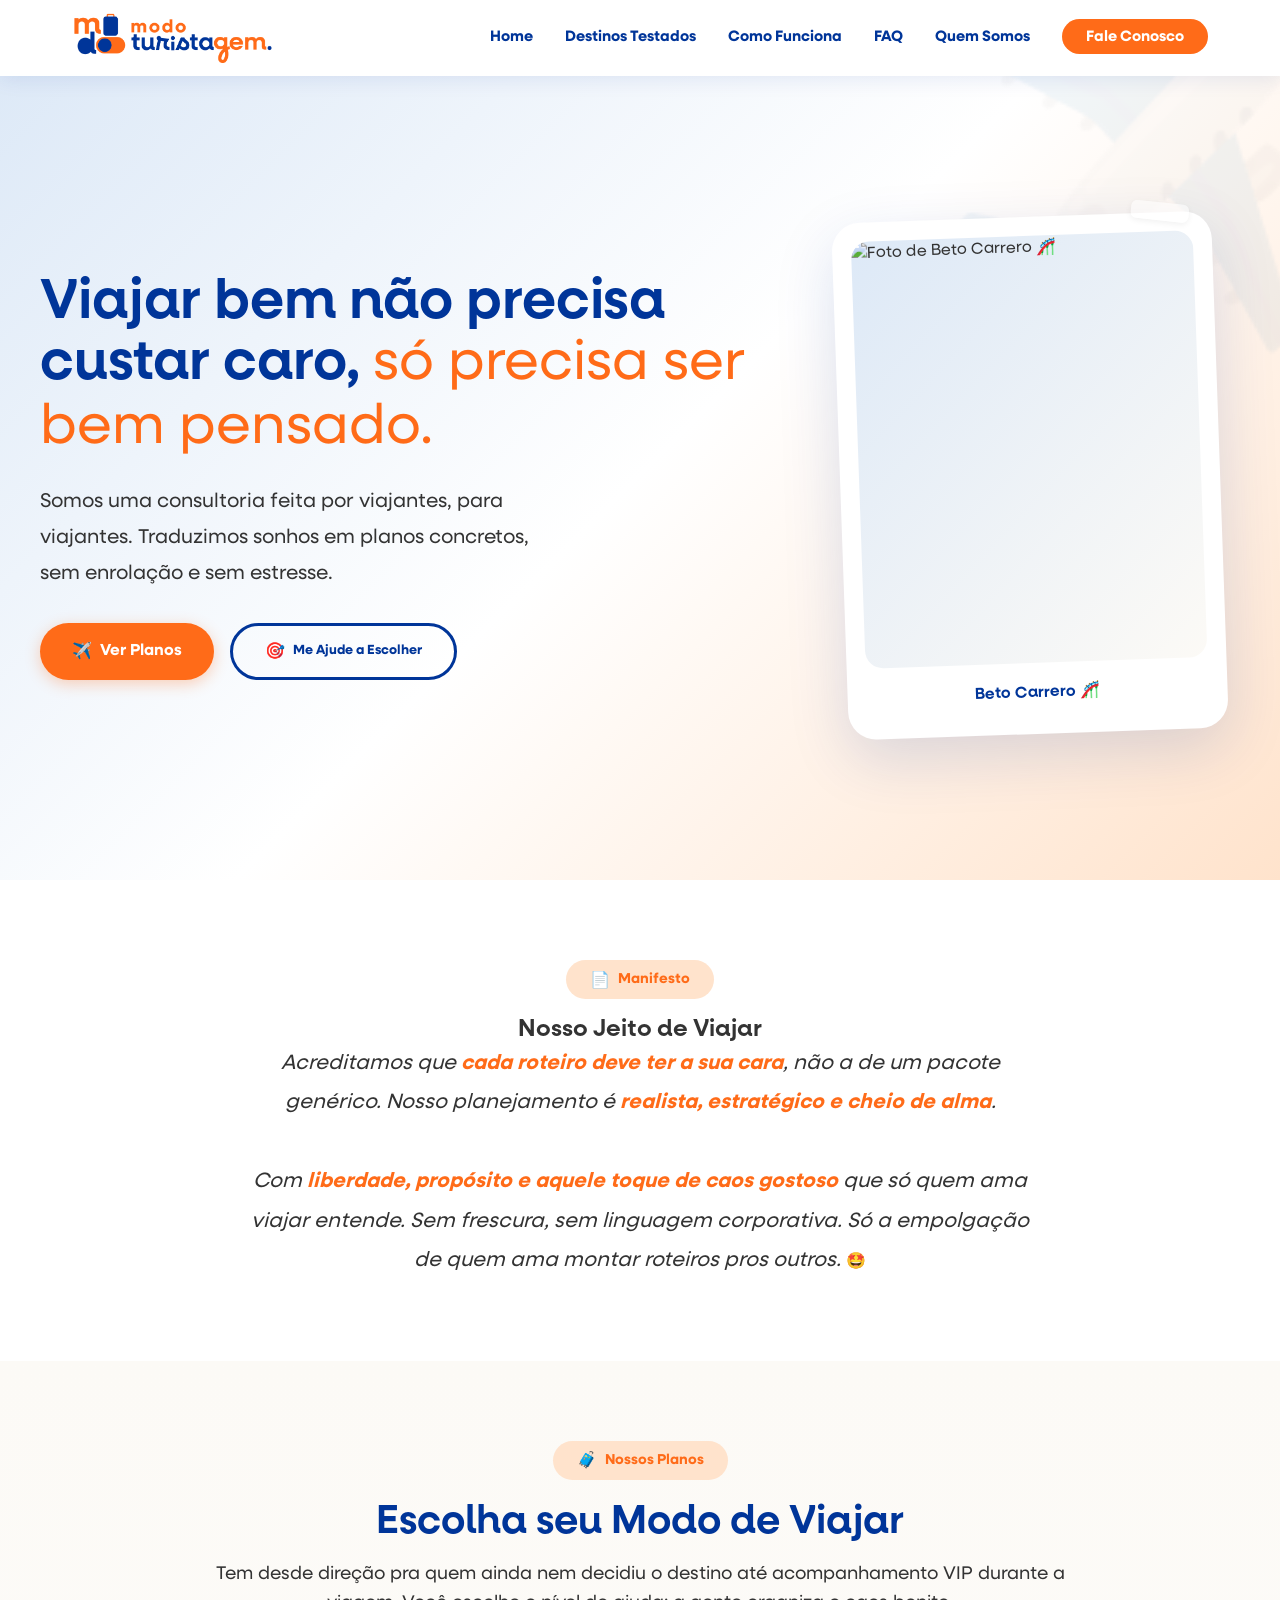
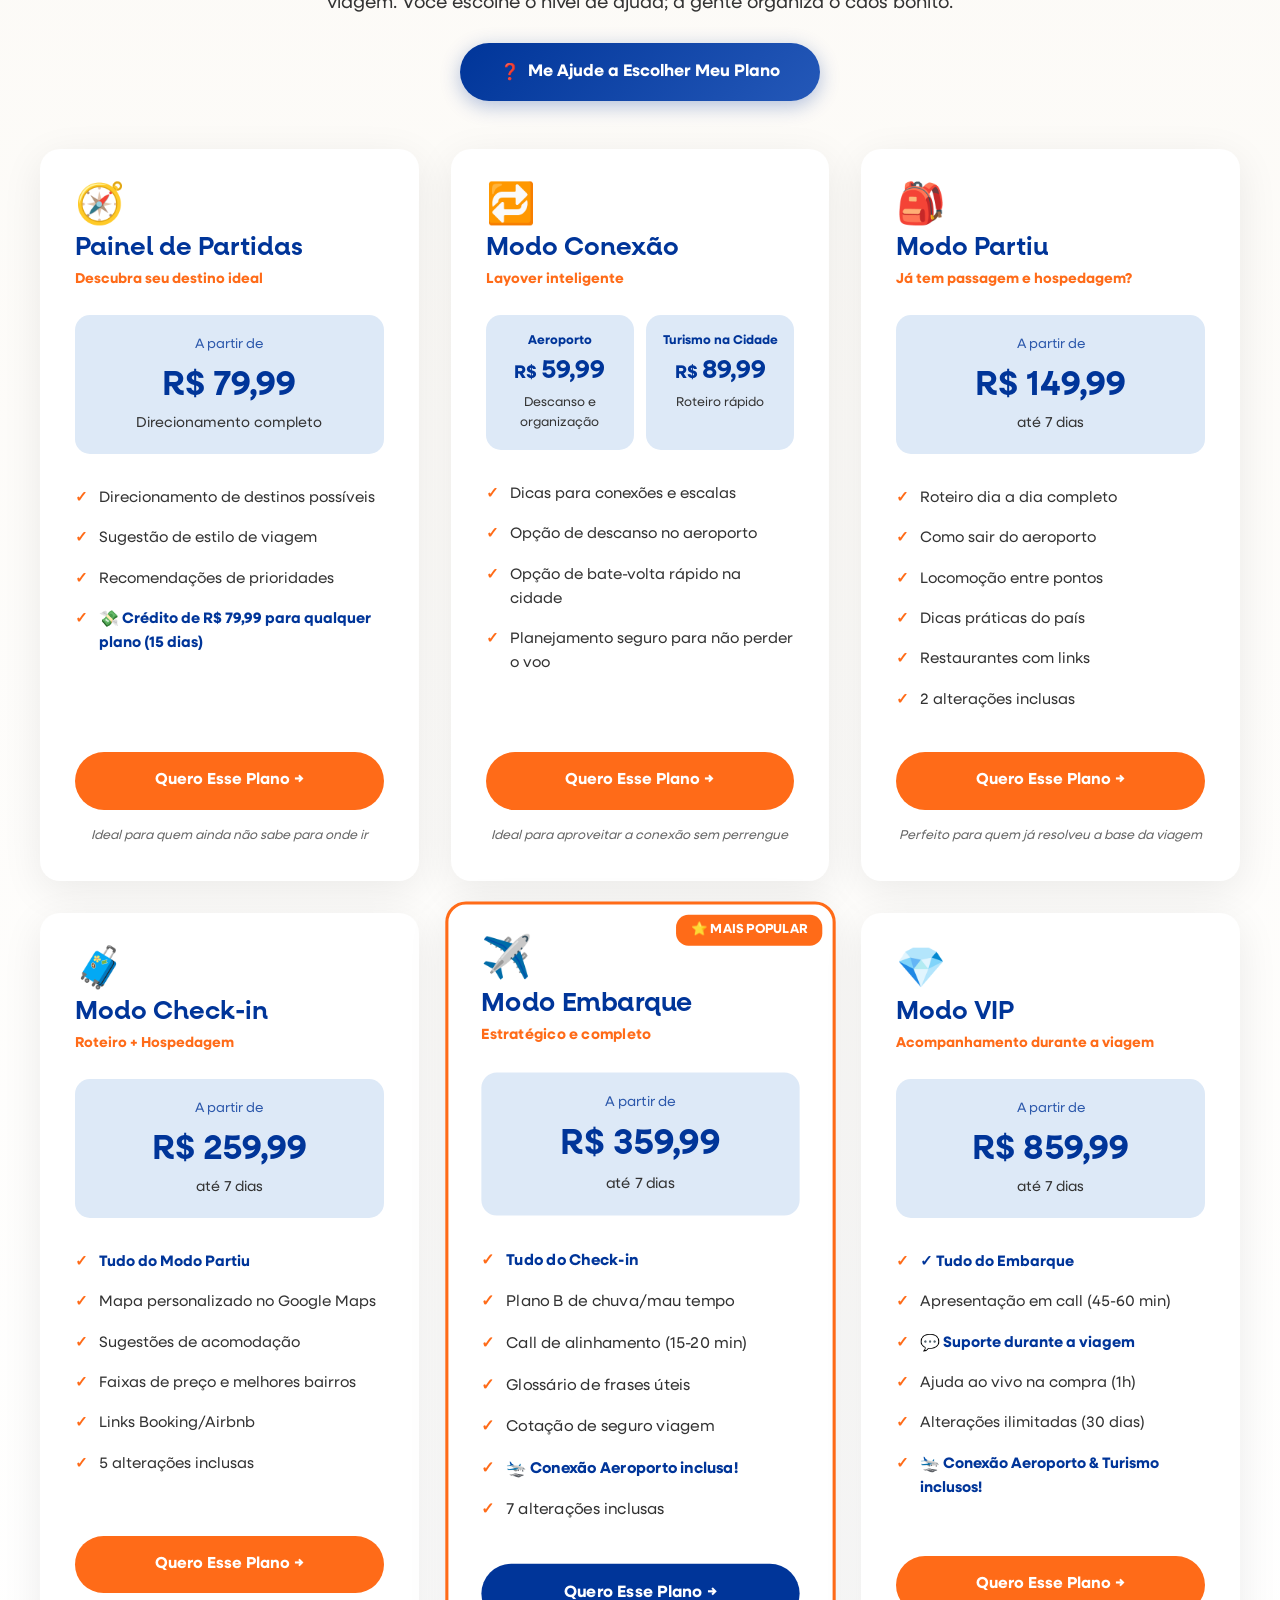
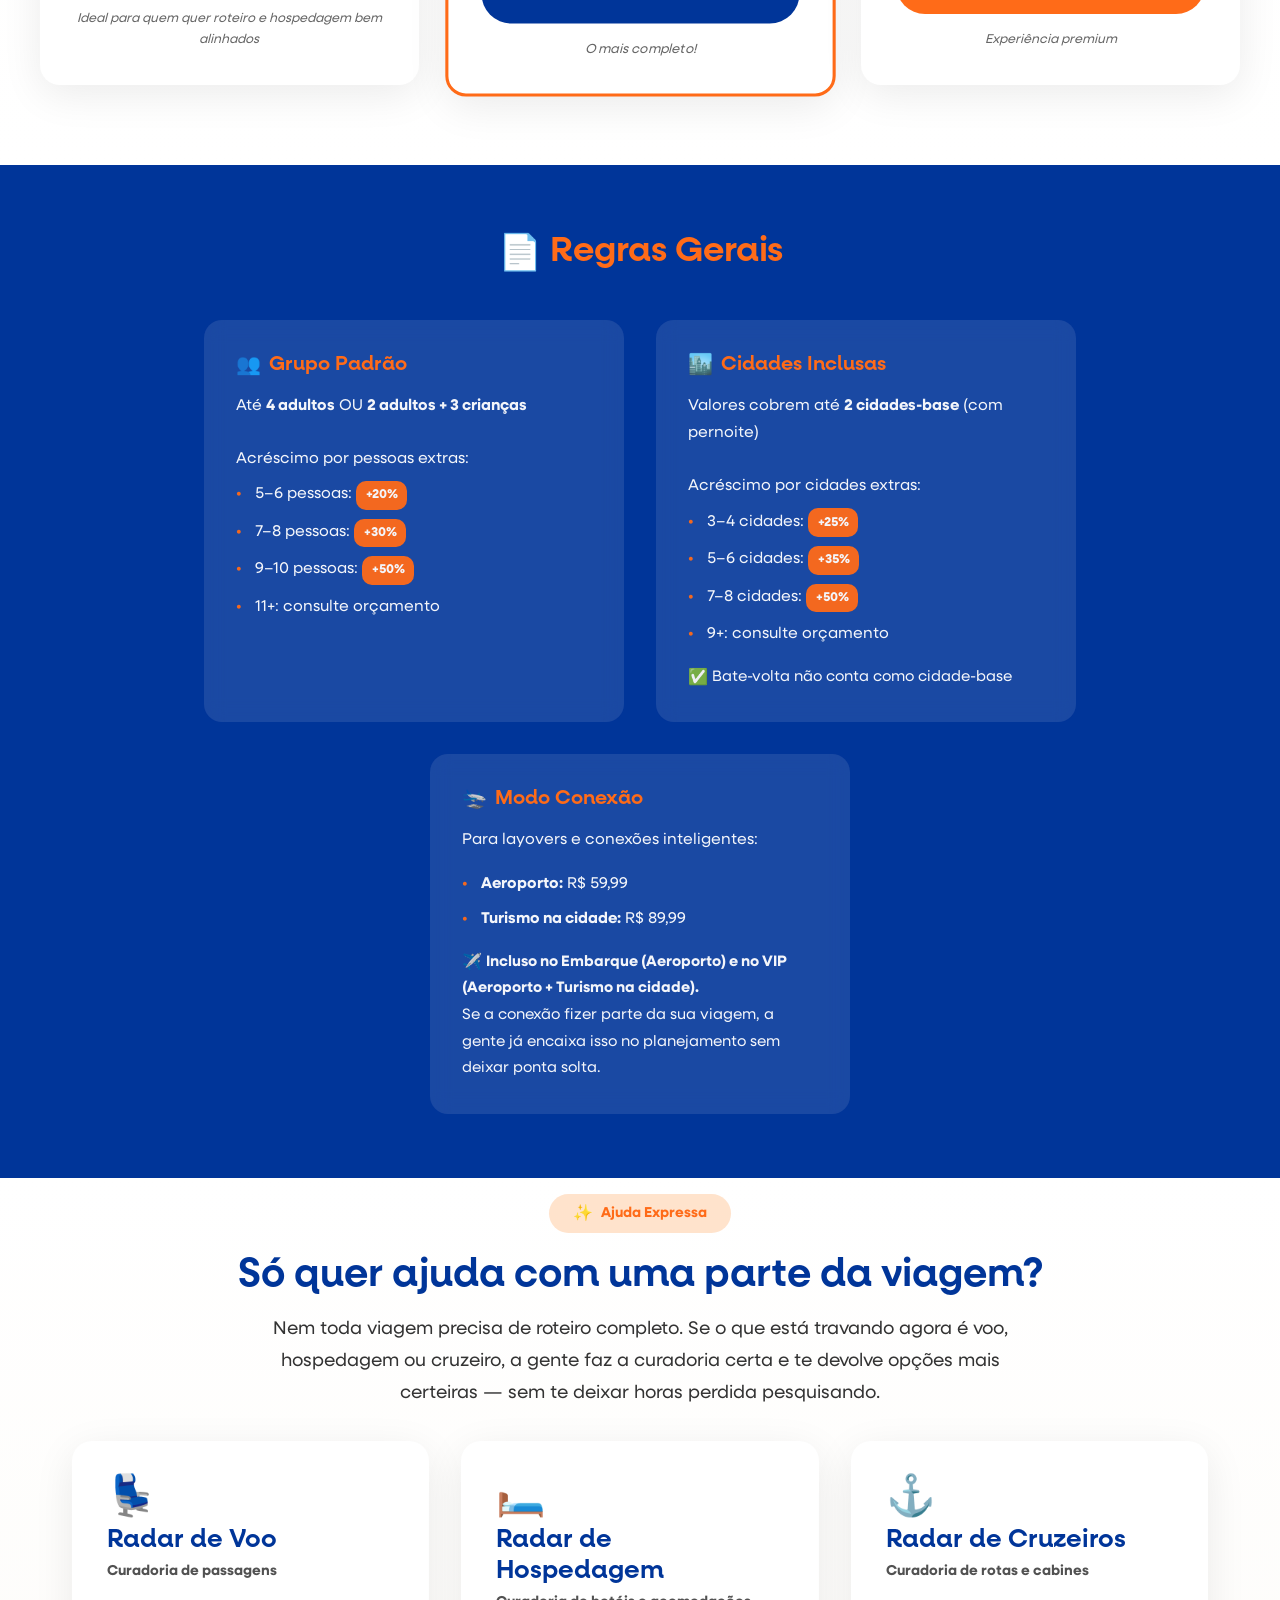
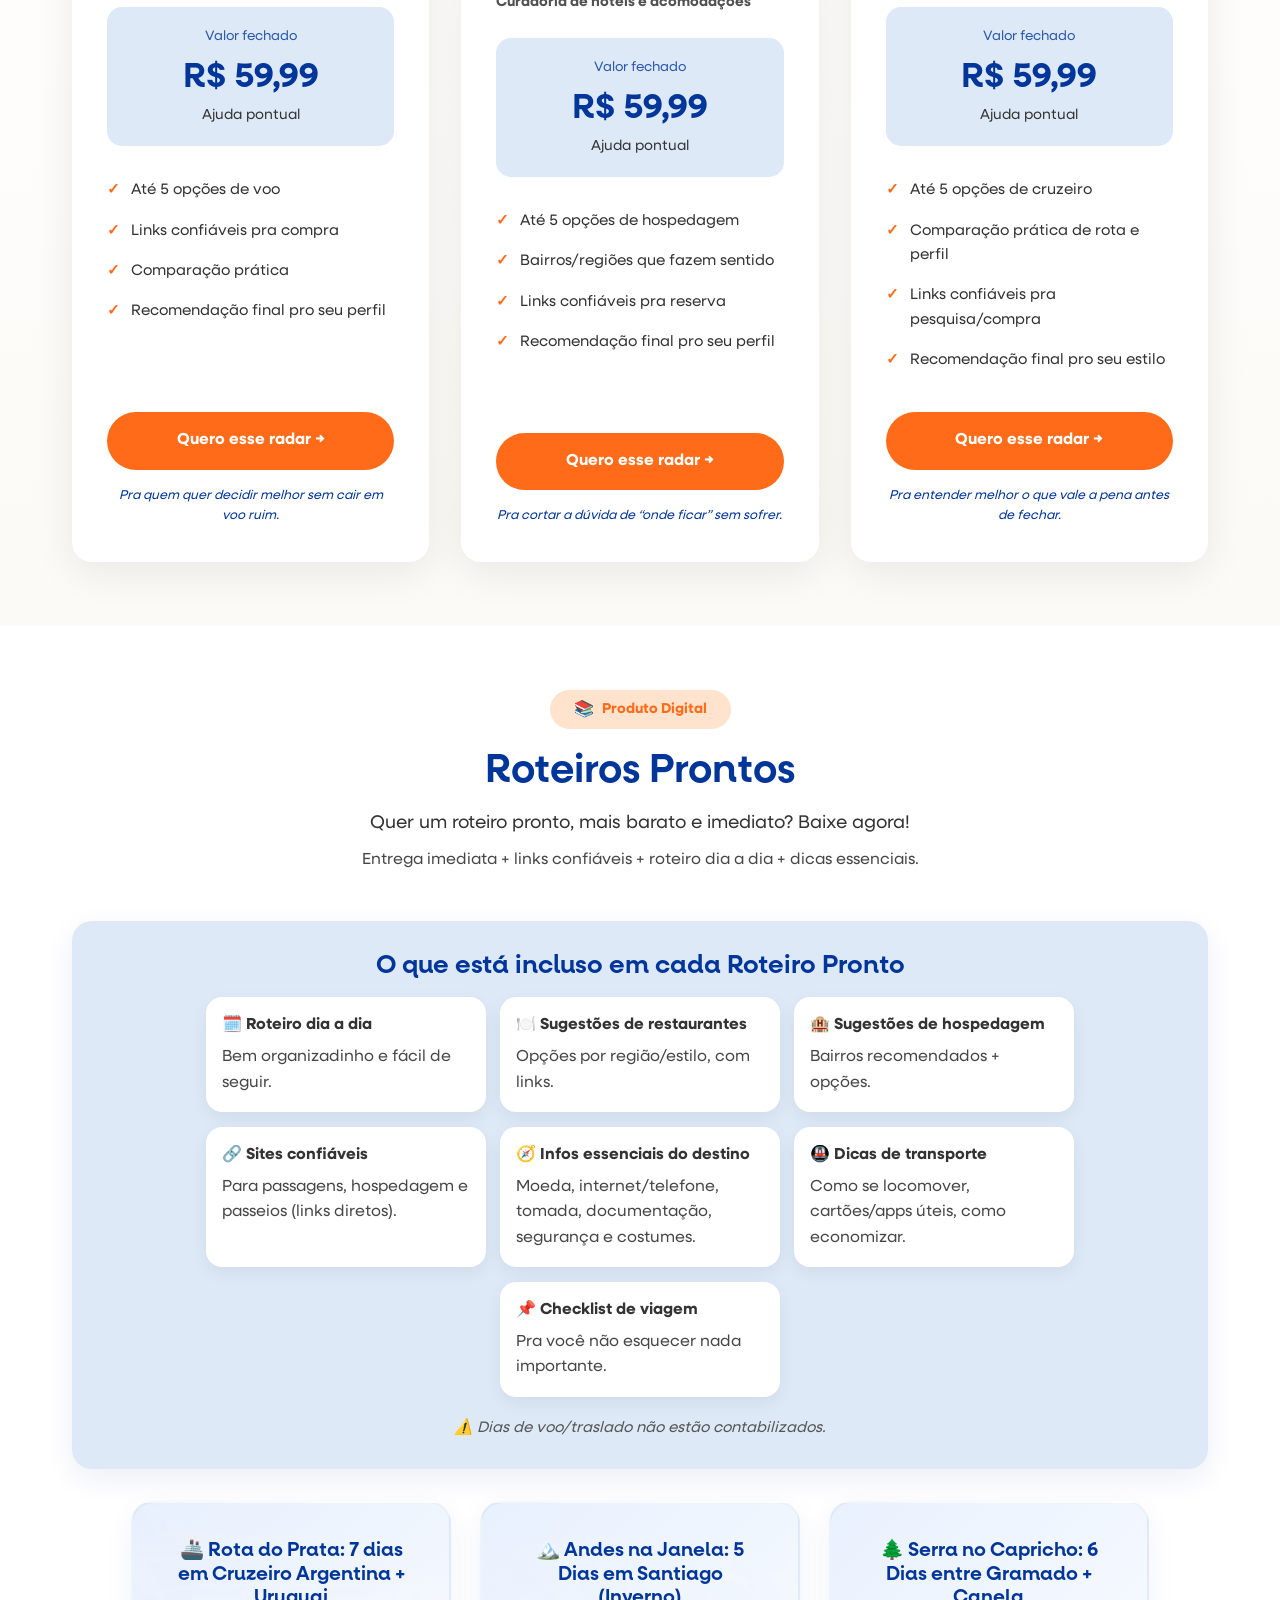
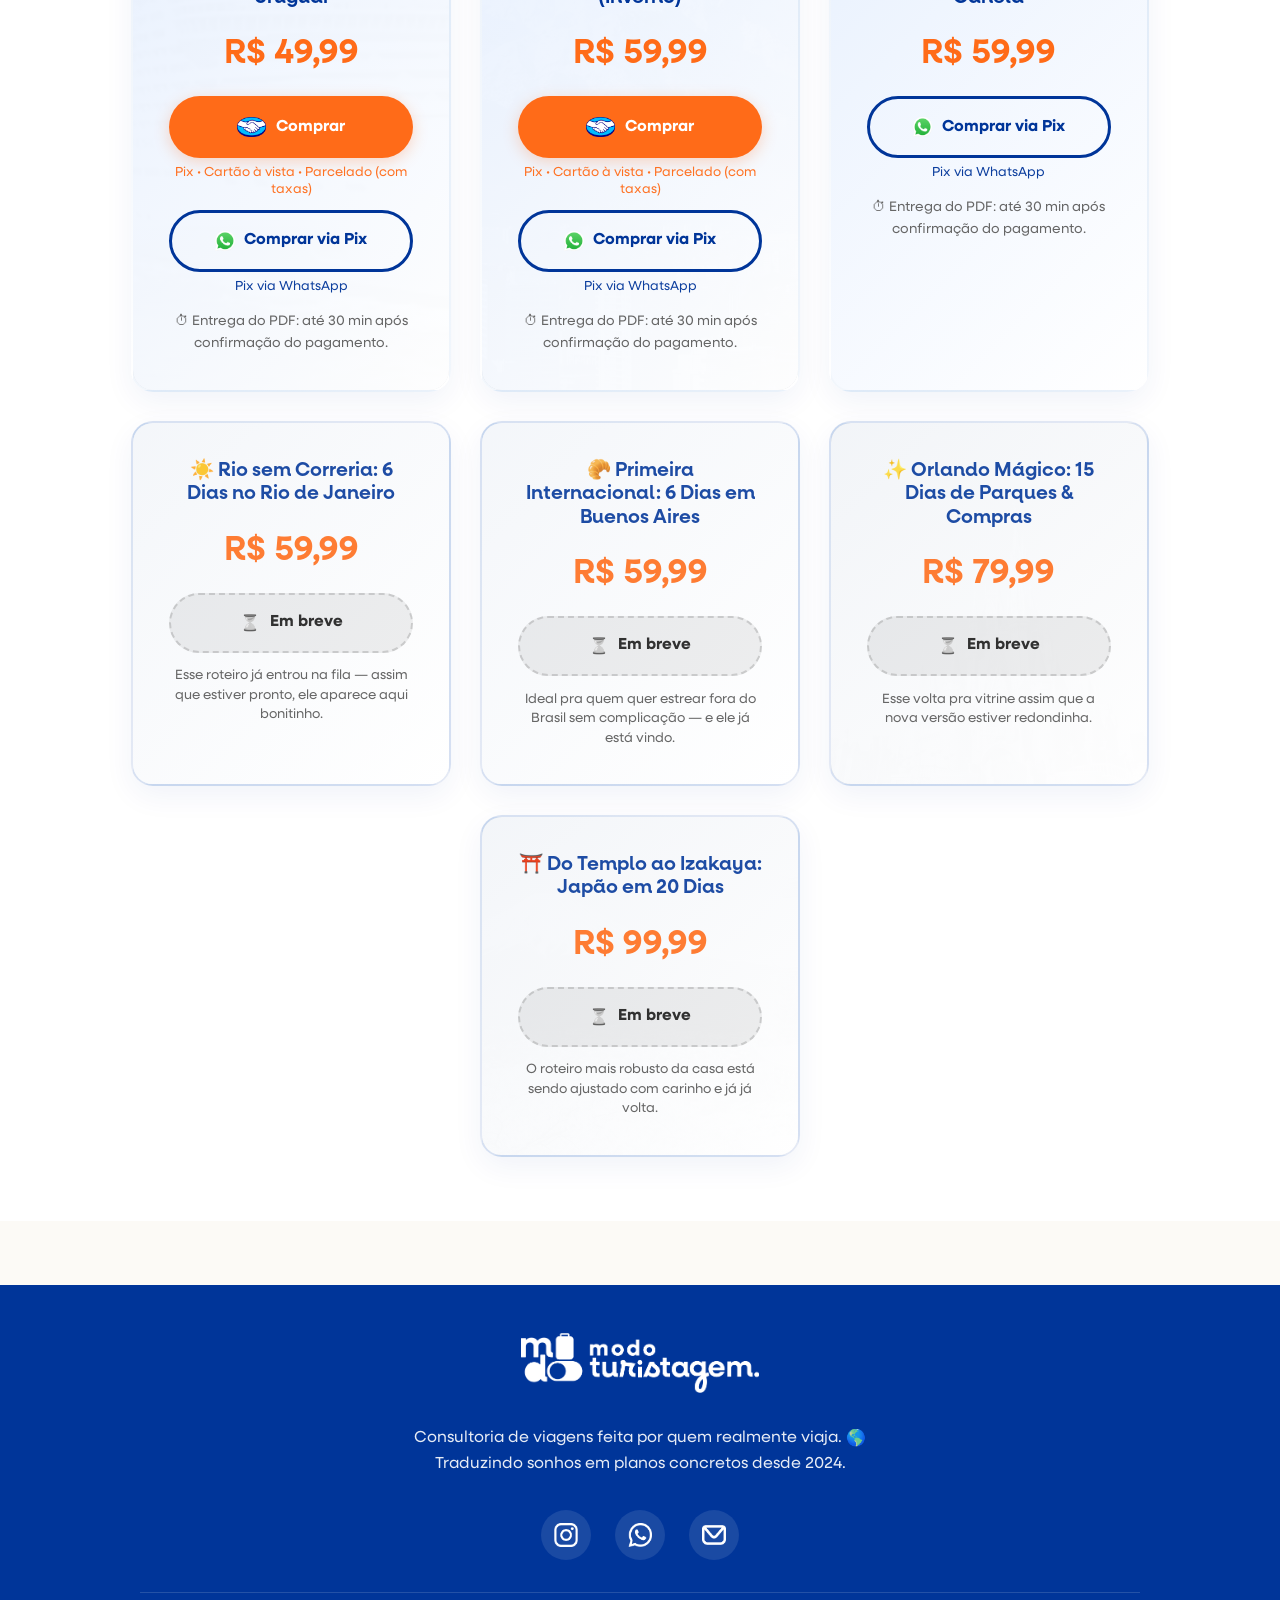
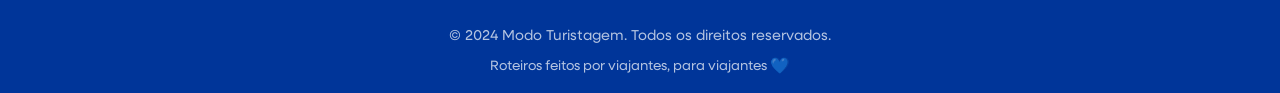
==== commit 82f0af7d: "Atualizar o index.html" ====
--- a/index.html
+++ b/index.html
@@ -25,6 +25,11 @@
   <link rel="stylesheet" href="css/style.css" />
 
   <style>
+    /* =========================
+       HOME (ajustes específicos)
+       ========================= */
+
+    /* HERO */
     .hero{
       margin-top:70px;
       background:linear-gradient(135deg,var(--azul-claro) 0%,var(--branco) 50%,var(--laranja-claro) 100%);
@@ -35,6 +40,12 @@
       display:flex;
       align-items:center;
     }
+
+    @keyframes float{
+      0%,100%{ transform:translateY(0); }
+      50%{ transform:translateY(14px); }
+    }
+
     .hero::before{
       content:'✈️';
       position:absolute;
@@ -43,10 +54,12 @@
       top:-50px;
       right:-50px;
       animation:float 6s ease-in-out infinite;
-      font-family:var(--font-emoji);
+      font-family:var(--font-emoji,"Apple Color Emoji","Segoe UI Emoji",sans-serif);
       line-height:1;
       pointer-events:none;
     }
+
+    /* PC: polaroid na lateral */
     .hero-container{
       max-width:1200px;
       margin:0 auto;
@@ -58,71 +71,143 @@
       position:relative;
       z-index:1;
     }
-    .hero-content{display:flex;flex-direction:column;align-items:flex-start}
+
+    .hero-content{
+      max-width:100%;
+      display:flex;
+      flex-direction:column;
+      align-items:flex-start;
+    }
+
     .hero-content h1{
       font-size:3.5rem;
       color:var(--azul);
       margin-bottom:1.5rem;
       line-height:1.1;
     }
-    .hero-content h1 span{color:var(--laranja)}
+
+    .hero-content h1 span{
+      color:var(--laranja);
+      display:inline;
+    }
+
     .hero-content p{
       font-size:1.25rem;
+      color:var(--texto);
       margin-bottom:2rem;
-      max-width:560px;
+      max-width:520px;
       line-height:1.8;
     }
-    .hero-buttons{display:flex;gap:1rem;flex-wrap:wrap}
-    .hero-polaroid-box{display:flex;justify-content:center}
+
+    .hero-buttons{
+      display:flex;
+      gap:1rem;
+      flex-wrap:wrap;
+    }
+
+    .hero-visual{
+      display:flex;
+      justify-content:center;
+      align-items:center;
+      width:100%;
+    }
+
+    /* HERO visual - Polaroid */
+    .hero-polaroid-box{
+      display:flex;
+      justify-content:center;
+      align-items:center;
+      position:relative;
+      width:100%;
+    }
+
     .polaroid-frame{
       background:#fff;
       border-radius:28px;
       padding:1.2rem 1.2rem 1.8rem;
       box-shadow:0 20px 60px rgba(0,53,153,0.15);
-      width:min(380px,100%);
+      width:min(380px, 100%);
       position:relative;
       transform:rotate(-2deg);
       transition:transform .35s ease;
     }
-    .polaroid-frame:hover{transform:rotate(0deg) translateY(-4px)}
+
+    .polaroid-frame:hover{
+      transform:rotate(0deg) translateY(-4px);
+    }
+
     .polaroid-photo-wrap{
       width:100%;
-      aspect-ratio:4/5;
+      aspect-ratio:4 / 5;
       border-radius:18px;
       overflow:hidden;
       background:linear-gradient(135deg,var(--azul-claro),var(--cinza));
-    }
+      position:relative;
+    }
+
     .polaroid-photo{
       width:100%;
       height:100%;
       object-fit:cover;
       display:block;
       transition:opacity .45s ease, transform .45s ease;
-    }
-    .polaroid-photo.is-fading{opacity:0;transform:scale(1.03)}
+      opacity:1;
+    }
+
+    .polaroid-photo.is-fading{
+      opacity:0;
+      transform:scale(1.03);
+    }
+
     .polaroid-caption{
       margin-top:1rem;
       text-align:center;
       color:var(--azul);
       font-size:1rem;
       font-weight:700;
-      font-family:'Neulis Cursive',cursive!important;
-    }
-
-    .manifesto{padding:5rem 2rem;text-align:center;background:var(--branco)}
+      font-family:'Neulis Cursive', cursive !important;
+      min-height:1.4em;
+    }
+
+    .polaroid-frame::before{
+      content:'';
+      position:absolute;
+      top:-10px;
+      right:22px;
+      width:58px;
+      height:18px;
+      background:rgba(255,255,255,0.55);
+      border-radius:6px;
+      transform:rotate(8deg);
+      box-shadow:0 2px 6px rgba(0,0,0,0.06);
+      pointer-events:none;
+    }
+
+    /* Manifesto */
+    .manifesto{
+      padding:5rem 2rem;
+      text-align:center;
+      background:var(--branco);
+    }
+
     .manifesto-text{
-      font-size:1.25rem;
+      font-size:1.3rem;
       line-height:1.9;
-      max-width:820px;
+      color:var(--texto);
+      max-width:800px;
       margin:0 auto;
       font-style:italic;
-    }
-    .manifesto-text strong{color:var(--laranja)}
-
+      font-family:'Neulis Sans',sans-serif !important;
+    }
+
+    .manifesto-text strong{ color:var(--laranja); }
+
+    /* Planos */
     .planos{
       background:linear-gradient(to bottom,var(--cinza),var(--branco));
       padding:5rem 2rem;
     }
+
     .planos-grid{
       display:grid;
       grid-template-columns:repeat(auto-fit,minmax(320px,1fr));
@@ -130,23 +215,30 @@
       max-width:1200px;
       margin:0 auto;
     }
+
     .plano-card{
       background:var(--branco);
       border-radius:20px;
       padding:2rem;
-      box-shadow:var(--shadow-card);
+      box-shadow:0 10px 40px rgba(0,0,0,0.08);
       transition:all .3s;
       position:relative;
       border:3px solid transparent;
       display:flex;
       flex-direction:column;
     }
+
     .plano-card:hover{
       transform:translateY(-10px);
       box-shadow:0 20px 60px rgba(0,0,0,0.12);
       border-color:var(--laranja);
     }
-    .plano-card.destaque{border-color:var(--laranja);transform:scale(1.03)}
+
+    .plano-card.destaque{
+      border-color:var(--laranja);
+      transform:scale(1.03);
+    }
+
     .plano-card.destaque::before{
       content:'⭐ MAIS POPULAR';
       position:absolute;
@@ -154,17 +246,39 @@
       right:10px;
       background:var(--laranja);
       color:var(--branco);
-      padding:.55rem .9rem;
-      font-size:.8rem;
+      padding:0.55rem 0.9rem;
+      font-size:0.8rem;
       font-weight:700;
       border-radius:12px;
+      font-family:'Neulis Sans',sans-serif !important;
       z-index:2;
       line-height:1;
     }
-    .plano-header{margin-bottom:1.5rem}
-    .plano-icon{font-size:2.5rem;margin-bottom:.5rem;display:inline-flex;line-height:1}
-    .plano-card h3{font-size:1.6rem;color:var(--azul);margin-bottom:.3rem}
-    .plano-card .subtitle{color:var(--laranja);font-weight:600;font-size:.9rem}
+
+    .plano-header{ margin-bottom:1.5rem; }
+
+    .plano-icon{
+      font-size:2.5rem;
+      margin-bottom:.5rem;
+      display:inline-flex;
+      line-height:1;
+      font-family:var(--font-emoji,"Apple Color Emoji","Segoe UI Emoji",sans-serif);
+    }
+
+    .plano-card h3{
+      font-size:1.6rem;
+      color:var(--azul);
+      margin-bottom:.3rem;
+      font-family:'Neulis Cursive',cursive !important;
+    }
+
+    .plano-card .subtitle{
+      color:var(--laranja);
+      font-weight:600;
+      font-size:.9rem;
+      font-family:'Neulis Sans',sans-serif !important;
+    }
+
     .plano-preco{
       background:var(--azul-claro);
       padding:1.2rem;
@@ -172,41 +286,101 @@
       margin-bottom:1.5rem;
       text-align:center;
     }
-    .preco-start{font-size:.85rem;color:var(--azul);opacity:.8}
-    .preco-valor{font-size:2.2rem;font-weight:700;color:var(--azul);font-family:'Neulis Cursive',cursive!important}
-    .preco-periodo{font-size:.9rem;color:var(--texto)}
-
+
+    .preco-start{
+      font-size:.85rem;
+      color:var(--azul);
+      opacity:.8;
+      font-family:'Neulis Sans',sans-serif !important;
+    }
+
+    .preco-valor{
+      font-size:2.2rem;
+      font-weight:700;
+      color:var(--azul);
+      font-family:'Neulis Cursive',cursive !important;
+    }
+
+    .preco-periodo{
+      font-size:.9rem;
+      color:var(--texto);
+      font-family:'Neulis Sans',sans-serif !important;
+    }
+
+    /* Preços duplos (Modo Conexão) */
     .plano-precos-duplos{
       display:grid;
       grid-template-columns:1fr 1fr;
       gap:.8rem;
       margin-bottom:1.5rem;
     }
+
     .preco-box{
       background:var(--azul-claro);
       padding:1rem;
       border-radius:15px;
       text-align:center;
     }
-    .preco-label{font-size:.8rem;color:var(--azul);font-weight:700;margin-bottom:.35rem}
+
+    .preco-box .preco-label{
+      font-size:.8rem;
+      color:var(--azul);
+      font-weight:700;
+      margin-bottom:.35rem;
+      font-family:'Neulis Sans',sans-serif !important;
+    }
+
     .preco-box .preco-valor{
       font-size:1.5rem;
-      white-space:nowrap;
+      font-weight:700;
+      color:var(--azul);
+      font-family:'Neulis Cursive',cursive !important;
+      line-height:1.1;
+    }
+
+    .preco-valor.currency-inline{
       display:inline-flex;
       align-items:baseline;
       justify-content:center;
       gap:.25rem;
-    }
-    .preco-box .currency{font-size:1.05rem;font-weight:700}
-    .preco-box .amount{font-size:1.55rem;font-weight:800;font-family:'Neulis Cursive',cursive!important}
-    .preco-descricao{font-size:.8rem;margin-top:.35rem}
-    .plano-features{list-style:none;margin-bottom:2rem;flex-grow:1}
+      white-space:nowrap;
+    }
+
+    .preco-valor.currency-inline .currency{
+      font-size:1.15rem;
+      font-weight:700;
+      font-family:'Neulis Sans',sans-serif !important;
+    }
+
+    .preco-valor.currency-inline .amount{
+      font-size:1.65rem;
+      font-weight:800;
+      font-family:'Neulis Cursive',cursive !important;
+      line-height:1;
+    }
+
+    .preco-box .preco-descricao{
+      font-size:.8rem;
+      color:var(--texto);
+      margin-top:.35rem;
+      font-family:'Neulis Sans',sans-serif !important;
+    }
+
+    .plano-features{
+      list-style:none;
+      margin-bottom:2rem;
+      flex-grow:1;
+    }
+
     .plano-features li{
       padding:.5rem 0;
       padding-left:1.5rem;
       position:relative;
+      color:var(--texto);
       font-size:.95rem;
-    }
+      font-family:'Neulis Sans',sans-serif !important;
+    }
+
     .plano-features li::before{
       content:'✓';
       position:absolute;
@@ -214,20 +388,61 @@
       color:var(--laranja);
       font-weight:700;
     }
-    .plano-features li.destaque-item{color:var(--azul);font-weight:700}
-    .plano-footer{margin-top:1rem;font-size:.82rem;color:#666;text-align:center;font-style:italic}
-
+
+    .plano-features li.destaque-item{
+      color:var(--azul);
+      font-weight:700;
+    }
+
+    .btn-plano{
+      width:100%;
+      background:var(--laranja);
+      color:var(--branco);
+      padding:1rem;
+      border-radius:50px;
+      text-decoration:none;
+      font-weight:700;
+      font-size:1rem;
+      display:block;
+      text-align:center;
+      transition:all .3s;
+      border:none;
+      cursor:pointer;
+      font-family:'Neulis Sans',sans-serif !important;
+    }
+
+    .btn-plano:hover{
+      background:#E85D12;
+      transform:scale(1.02);
+    }
+
+    .plano-card.destaque .btn-plano{ background:var(--azul); }
+    .plano-card.destaque .btn-plano:hover{ background:#002D80; }
+
+    .plano-footer{
+      margin-top:1rem;
+      font-size:.8rem;
+      color:#666;
+      text-align:center;
+      font-style:italic;
+      font-family:'Neulis Sans',sans-serif !important;
+    }
+
+    /* REGRAS */
     .regras{
       background:var(--azul);
       color:var(--branco);
       padding:4rem 2rem;
     }
+
     .regras h2{
       text-align:center;
       font-size:2.2rem;
       margin-bottom:3rem;
       color:var(--laranja);
-    }
+      font-family:'Neulis Cursive',cursive !important;
+    }
+
     .regras-grid{
       display:flex;
       flex-wrap:wrap;
@@ -236,97 +451,632 @@
       max-width:1200px;
       margin:0 auto;
     }
+
     .regra-card{
       flex:0 1 420px;
-      background:rgba(255,255,255,.1);
+      background:rgba(255,255,255,0.1);
       padding:2rem;
       border-radius:18px;
       backdrop-filter:blur(10px);
     }
+
     .regra-card h4{
       color:var(--laranja);
       margin-bottom:1rem;
       font-size:1.25rem;
+      font-family:'Neulis Cursive',cursive !important;
       display:flex;
       align-items:center;
       gap:.5rem;
     }
-    .regra-card p,.regra-card ul{line-height:1.7}
-    .regra-card ul{padding-left:1.2rem;margin-top:.75rem}
+
+    .regra-card p,
+    .regra-card ul{
+      font-size:.98rem;
+      line-height:1.75;
+      opacity:.95;
+      font-family:'Neulis Sans',sans-serif !important;
+    }
+
+    .regra-card ul{
+      list-style:none;
+      padding-left:0;
+      margin-top:.5rem;
+    }
+
+    .regra-card li{
+      margin-bottom:.5rem;
+      padding-left:1.2rem;
+      position:relative;
+    }
+
+    .regra-card li::before{
+      content:'•';
+      color:var(--laranja);
+      position:absolute;
+      left:0;
+      font-weight:bold;
+    }
+
     .tag{
-      background:rgba(255,255,255,.2);
+      display:inline-block;
+      background:var(--laranja);
       color:var(--branco);
-      padding:.15rem .45rem;
-      border-radius:999px;
-      font-size:.85rem;
+      padding:.2rem .6rem;
+      border-radius:10px;
+      font-size:.8rem;
       font-weight:700;
-    }
-
-    .roteiros{
-      padding:5rem 2rem;
-      background:var(--cinza);
-    }
+      margin-right:.5rem;
+      font-family:'Neulis Sans',sans-serif !important;
+    }
+
+    /* Roteiros Prontos */
+    .roteiros{ background:var(--branco); padding:4rem 2rem; }
+
     .roteiros-grid{
+      display:flex;
+      flex-wrap:wrap;
+      justify-content:center;
+      gap:1.8rem;
       max-width:1200px;
-      margin:2rem auto 0;
-      display:grid;
-      grid-template-columns:repeat(auto-fit,minmax(280px,1fr));
-      gap:1.25rem;
-    }
+      margin:0 auto;
+    }
+
     .roteiro-card{
-      background:var(--branco);
+      flex:0 1 320px;
+      padding:2.25rem;
       border-radius:22px;
-      padding:1.4rem;
-      box-shadow:var(--shadow-soft);
-      border:1px solid rgba(0,53,153,.08);
+      text-align:center;
+      transition:all .3s;
+      border:2px solid transparent;
+      box-shadow:0 10px 30px rgba(0,53,153,0.06);
+      position:relative;
+      overflow:hidden;
+      background:linear-gradient(135deg,var(--azul-claro),var(--branco));
+      isolation:isolate;
+    }
+
+    /* foto no fundo */
+    .roteiro-card::before{
+      content:'';
+      position:absolute;
+      inset:0;
+      background-size:cover;
+      background-position:center;
+      background-repeat:no-repeat;
+      opacity:.12; /* opacidade baixa */
+      transform:scale(1.06);
+      z-index:0;
+      pointer-events:none;
+    }
+
+    /* camada clara por cima da foto */
+    .roteiro-card::after{
+      content:'';
+      position:absolute;
+      inset:0;
+      background:linear-gradient(
+        135deg,
+        rgba(234,242,255,0.90),
+        rgba(255,255,255,0.94)
+      );
+      z-index:1;
+      pointer-events:none;
+    }
+
+    .roteiro-card > *{ position:relative; z-index:2; }
+
+    /* imagens por card (fallback de extensões) */
+    .roteiro-card.roteiro-santiago::before{
+      background-image:
+        url('images/roteiros-prontos/santiago.jpg'),
+        url('images/roteiros-prontos/santiago.JPG'),
+        url('images/roteiros-prontos/santiago.jpeg'),
+        url('images/roteiros-prontos/santiago.png');
+    }
+    .roteiro-card.roteiro-cruzeiro::before{
+      background-image:
+        url('images/roteiros-prontos/cruzeiro.jpg'),
+        url('images/roteiros-prontos/cruzeiro.JPG'),
+        url('images/roteiros-prontos/cruzeiro.jpeg'),
+        url('images/roteiros-prontos/cruzeiro.png');
+    }
+    .roteiro-card.roteiro-disney::before{
+      background-image:
+        url('images/roteiros-prontos/disney.jpg'),
+        url('images/roteiros-prontos/disney.JPG'),
+        url('images/roteiros-prontos/disney.jpeg'),
+        url('images/roteiros-prontos/disney.png');
+    }
+    .roteiro-card.roteiro-japao::before{
+      background-image:
+        url('images/roteiros-prontos/japao.jpg'),
+        url('images/roteiros-prontos/japao.JPG'),
+        url('images/roteiros-prontos/japao.jpeg'),
+        url('images/roteiros-prontos/japao.png');
+    }
+
+    .roteiro-card:hover{
+      transform:translateY(-5px);
+      border-color:var(--laranja);
+      box-shadow:0 16px 40px rgba(0,53,153,0.12);
+    }
+
+    .roteiro-card h4{
+      color:var(--azul);
+      margin-bottom:.6rem;
+      font-size:1.22rem;
+      font-family:'Neulis Cursive',cursive !important;
+    }
+
+    .roteiro-card .preco{
+      font-size:2.15rem;
+      color:var(--laranja);
+      font-weight:700;
+      font-family:'Neulis Cursive',cursive !important;
+      margin:1rem 0 .8rem;
+    }
+
+    /* Mini-card: inclusos */
+    .roteiro-inclusos-card{
+      background:var(--azul-claro);
+      border-radius:20px;
+      padding:1.8rem;
+      max-width:1200px;
+      margin:0 auto 2rem;
+      box-shadow:0 10px 30px rgba(0,53,153,0.08);
+    }
+
+    .inclusos-grid{
+      display:flex;
+      flex-wrap:wrap;
+      justify-content:center;
+      gap:.9rem;
+    }
+    .inclusos-grid > div{ flex:0 1 280px; }
+
+    /* Botões dos roteiros */
+    .botoes-roteiro{
       display:flex;
       flex-direction:column;
-    }
-    .roteiro-card h4{
+      gap:.75rem;
+      margin-top:1rem;
+    }
+
+    .btn-roteiro{
+      width:100%;
+      border-radius:50px;
+      padding:.95rem 1.2rem;
+      text-decoration:none;
+      font-family:'Neulis Sans',sans-serif !important;
+      font-weight:700;
+      display:inline-flex;
+      align-items:center;
+      justify-content:center;
+      gap:.6rem;
+      transition:all .3s;
+      border:3px solid transparent;
+      cursor:pointer;
+      white-space:nowrap;
+    }
+    .btn-roteiro:hover{ transform:translateY(-2px); }
+
+    .btn-ico{
+      height:20px;
+      width:auto;
+      flex:0 0 auto;
+      display:block;
+    }
+
+    .btn-mp{
+      background:var(--laranja);
+      color:var(--branco);
+      box-shadow:0 4px 15px rgba(255,107,24,0.25);
+    }
+    .btn-mp:hover{
+      background:#E85D12;
+      box-shadow:0 8px 25px rgba(255,107,24,0.35);
+    }
+
+    .btn-pix{
+      background:transparent;
       color:var(--azul);
-      font-size:1.4rem;
-      margin-bottom:.6rem;
-      line-height:1.2;
-    }
-    .roteiro-card .preco{
+      border-color:var(--azul);
+    }
+    
+    /* Ajuda Expressa */
+    .ajuda-expressa{
+      background:linear-gradient(to bottom,var(--branco),var(--cinza));
+      padding:1rem 2rem 4rem;
+    }
+
+    .ajuda-expressa .section-header{
+      max-width:900px;
+      margin:0 auto 2rem;
+      text-align:center;
+    }
+
+    .ajuda-expressa .section-header p{
+      max-width:760px;
+      margin:0.8rem auto 0;
+      color:var(--texto);
+      line-height:1.75;
+      font-family:'Neulis Sans',sans-serif !important;
+    }
+
+    .ajuda-expressa .planos-grid{
+      margin-top:2rem;
+    }
+
+    .ajuda-expressa .plano-card{
+      min-height:100%;
+    }
+
+    .ajuda-expressa .plano-header .subtitle{
+      color:var(--texto);
+      opacity:.85;
+    }
+
+    .ajuda-expressa .plano-footer{
+      color:var(--azul);
+    }
+
+    /* Roteiros em breve */
+    .roteiro-card.em-breve::before{
+      filter:grayscale(1) saturate(0);
+      opacity:.18;
+    }
+
+    .roteiro-card.em-breve::after{
+      background:linear-gradient(
+        135deg,
+        rgba(245,247,250,0.94),
+        rgba(255,255,255,0.96)
+      );
+    }
+
+    .roteiro-card.em-breve{
+      border-color:rgba(0,53,153,0.10);
+    }
+
+    .roteiro-card.em-breve h4,
+    .roteiro-card.em-breve .preco{
+      opacity:.88;
+    }
+
+    .btn-disabled{
+      width:100%;
+      border-radius:50px;
+      padding:.95rem 1.2rem;
+      text-decoration:none;
+      font-family:'Neulis Sans',sans-serif !important;
+      font-weight:700;
+      display:inline-flex;
+      align-items:center;
+      justify-content:center;
+      gap:.6rem;
+      background:rgba(0,53,153,0.08);
+      color:var(--azul);
+      border:2px dashed rgba(0,53,153,0.18);
+      cursor:default;
+      white-space:nowrap;
+    }
+
+    .btn-disabled .emoji{
+      font-size:1rem;
+    }
+
+    .em-breve-note{
+      margin-top:0.85rem;
+      font-size:0.84rem;
+      color:#666;
+      font-family:'Neulis Sans',sans-serif !important;
+      line-height:1.45;
+    }
+.btn-pix:hover{
+      background:var(--azul);
+      color:var(--branco);
+    }
+
+    .pagamento-sub{
+      margin-top:-0.4rem;
+      font-size:.82rem;
+      font-weight:400;
+      font-family:'Neulis Sans',sans-serif !important;
+      text-align:center;
+      opacity:.95;
+      line-height:1.3;
+    }
+    .pagamento-sub.mp{ color:var(--laranja); }
+    .pagamento-sub.pix{ color:var(--azul); }
+
+    /* =========================
+       MODAL / QUIZ (FIX iOS)
+       ========================= */
+    .modal{
+      display:none;
+      position:fixed;
+      inset:0;
+      background:rgba(0,0,0,0.8);
+      z-index:9999;
+      justify-content:center;
+      align-items:center;
+      padding:1.25rem;
+    }
+
+    .modal-content{
+      background:var(--branco);
+      border-radius:20px;
+      max-width:600px;
+      width:100%;
+      max-height:calc(100vh - 2rem);
+      max-height:calc(100dvh - 2rem);
+      display:flex;
+      flex-direction:column;
+      overflow:hidden !important;
+      box-shadow:0 20px 60px rgba(0,0,0,0.22);
+      position:relative;
+      animation:modalSlide .3s;
+    }
+
+    @keyframes modalSlide{
+      from{ transform:translateY(-50px); opacity:0; }
+      to{ transform:translateY(0); opacity:1; }
+    }
+
+    /* X SEMPRE VISÍVEL */
+    .close-modal{
+      position:absolute;
+      top:calc(12px + env(safe-area-inset-top));
+      right:12px;
+      z-index:99999;
+      width:46px;
+      height:46px;
+      border-radius:999px;
+      display:flex !important;
+      align-items:center;
+      justify-content:center;
+      background:rgba(0,0,0,0.30);
+      border:2px solid rgba(255,255,255,0.55);
+      color:#fff !important;
+      font-size:30px;
+      line-height:1;
+      cursor:pointer;
+      -webkit-tap-highlight-color:transparent;
+      touch-action:manipulation;
+    }
+
+    .close-modal:hover{
+      background:rgba(0,0,0,0.40);
+      transform:none;
+    }
+
+    .modal-header{
+      background:linear-gradient(135deg,var(--azul),#2458B8);
+      color:var(--branco);
+      padding:2rem 4.5rem 2rem 2rem;
+      text-align:center;
+      flex:0 0 auto;
+    }
+
+    .modal-header h3{
       font-size:1.8rem;
-      color:var(--laranja);
-      font-family:'Neulis Cursive',cursive!important;
-      margin-bottom:.8rem;
-    }
-    .roteiro-card .roteiro-resumo{margin-bottom:.85rem;line-height:1.7}
-    .roteiro-card .roteiro-meta{
-      font-size:.92rem;
-      opacity:.88;
-      margin-bottom:1rem;
-    }
-    .roteiro-inclusos-card{
-      max-width:1120px;
-      margin:0 auto 2rem;
+      margin-bottom:.5rem;
+      font-family:'Neulis Cursive',cursive !important;
+      display:flex;
+      align-items:center;
+      justify-content:center;
+      gap:.5rem;
+    }
+    .modal-header p{ font-family:'Neulis Sans',sans-serif !important; }
+
+    .modal-body{
+      padding:2rem;
+      overflow-y:auto !important;
+      -webkit-overflow-scrolling:touch;
+      overscroll-behavior:contain;
+      flex:1 1 auto;
+    }
+
+    .quiz-step{ display:none; }
+    .quiz-step.active{ display:block; }
+
+    .quiz-question{
+      font-size:1.2rem;
+      color:var(--azul);
+      margin-bottom:1.5rem;
+      font-weight:700;
+      font-family:'Neulis Cursive',cursive !important;
+    }
+
+    .quiz-options{
+      display:flex;
+      flex-direction:column;
+      gap:1rem;
+    }
+
+    .quiz-option{
+      background:var(--cinza);
+      border:2px solid transparent;
+      padding:1rem 1.5rem;
+      border-radius:15px;
+      cursor:pointer;
+      transition:all .3s;
+      text-align:left;
+      font-size:1rem;
+      font-family:'Neulis Sans',sans-serif !important;
+      display:flex;
+      align-items:center;
+      gap:.5rem;
+    }
+
+    .quiz-option:hover{
+      border-color:var(--laranja);
       background:var(--laranja-claro);
-      border-radius:22px;
-      padding:1.5rem;
-      box-shadow:var(--shadow-soft);
-    }
-
-    @media (max-width: 900px){
-      .hero-container{grid-template-columns:1fr;gap:2.2rem}
-      .hero-content{align-items:center;text-align:center}
-      .hero-content p{max-width:700px}
-    }
-    @media (max-width: 768px){
-      .hero{padding:3.2rem 1rem;min-height:auto}
-      .hero-content h1{font-size:2.45rem}
-      .manifesto,.planos,.regras,.roteiros,.avulsos{padding:3.2rem 1rem}
-      .plano-card.destaque{transform:none}
-      .plano-card.destaque:hover{transform:translateY(-8px)}
-      .regras-grid{gap:1rem}
-      .plano-precos-duplos{grid-template-columns:1fr}
-      .roteiros-grid{grid-template-columns:1fr}
+    }
+
+    .quiz-result{
+      text-align:center;
+      padding:1.25rem 0;
+    }
+
+    .quiz-result h4{
+      color:var(--azul);
+      font-size:1.5rem;
+      margin-bottom:.75rem;
+      font-family:'Neulis Cursive',cursive !important;
+    }
+
+    .recomendacao{
+      background:var(--laranja-claro);
+      padding:1.2rem 1.4rem;
+      border-radius:15px;
+      margin:1rem 0 .9rem;
+      text-align:center;
+    }
+
+    .quiz-bullets{
+      list-style:none;
+      padding:0;
+      margin:0;
+      display:flex;
+      flex-direction:column;
+      gap:.55rem;
+      align-items:center;
+      text-align:center;
+      font-family:'Neulis Sans',sans-serif !important;
+    }
+
+    .quiz-preco{
+      margin-top:.9rem;
+      display:flex;
+      flex-direction:column;
+      align-items:center;
+      gap:.15rem;
+      color:var(--azul);
+      font-family:'Neulis Sans',sans-serif !important;
+    }
+
+    .quiz-preco-label{
+      font-weight:400;
+      opacity:.95;
+    }
+
+    .quiz-preco-value{
+      font-size:1.8rem;
+      font-weight:900;
+      line-height:1.05;
+      font-family:'Neulis Cursive',cursive !important;
+    }
+
+    .quiz-cta-stack{
+      display:flex;
+      flex-direction:column;
+      gap:1rem;
+      margin-top:1rem;
+    }
+
+    .quiz-help-text{
+      margin-top:.6rem;
+      font-size:.88rem;
+      color:#666;
+      font-family:'Neulis Sans',sans-serif !important;
+      line-height:1.35;
+    }
+
+    /* Footer icons */
+    .social-icon-img{
+      height:24px;
+      width:auto;
+      display:block;
+    }
+
+    /* RESPONSIVO */
+    @media (max-width:768px){
+      /* MOBILE: polaroid embaixo */
+      .hero-container{
+        grid-template-columns:1fr;
+        gap:2rem;
+      }
+
+      .hero-content{
+        align-items:center;
+        text-align:center;
+      }
+
+      .hero-content h1{
+        font-size:2.5rem;
+      }
+
+      .hero-content p{
+        max-width:100%;
+      }
+
+      .hero-buttons{
+        justify-content:center;
+      }
+
+      .hero-visual{
+        justify-content:center;
+      }
+
+      .polaroid-frame{
+        width:min(300px, 100%);
+        padding:1rem 1rem 1.5rem;
+        transform:none;
+      }
+
+      .polaroid-caption{
+        font-size:0.95rem;
+      }
+
+      .plano-card.destaque{ transform:none; }
+      .plano-precos-duplos{ grid-template-columns:1fr; }
+      .regra-card{ flex:0 1 340px; }
+      .roteiro-card{ flex:0 1 320px; }
+      .quiz-preco-value{ font-size:1.65rem; }
+
+      /* Modal no mobile */
+      .modal{
+        align-items:flex-start;
+        padding:.75rem;
+      }
+
+      .modal-content{
+        max-height:calc(100vh - 1.5rem);
+        max-height:calc(100dvh - 1.5rem);
+      }
+
+      .modal-header{
+        padding:1.35rem 4.25rem 1.35rem 1rem;
+      }
+
+      .modal-header h3{
+        font-size:1.45rem;
+      }
+
+      .modal-body{
+        padding:1.1rem 1rem 1.4rem;
+      }
+
+      .close-modal{
+        top:calc(10px + env(safe-area-inset-top));
+        right:10px;
+        width:46px;
+        height:46px;
+      }
+    }
+
+    @media (max-width:480px){
+      .hero-content h1{ font-size:2.25rem; }
+      .pagamento-sub{ font-size:.78rem; }
+      .quiz-preco-value{ font-size:1.55rem; }
     }
   </style>
 </head>
+
 <body>
+  <!-- Navegação -->
   <nav>
     <div class="nav-container">
       <a href="index.html" class="logo">
@@ -341,81 +1091,128 @@
         <li><a href="como-funciona.html">Como Funciona</a></li>
         <li><a href="faq.html">FAQ</a></li>
         <li><a href="quem-somos.html">Quem Somos</a></li>
-        <li><a href="https://wa.me/5549991628403" class="btn-nav" target="_blank" rel="noopener noreferrer">Fale Conosco</a></li>
+        <li>
+          <a href="https://wa.me/5549991628403" class="btn-nav" target="_blank" rel="noopener noreferrer">
+            Fale Conosco
+          </a>
+        </li>
       </ul>
     </div>
   </nav>
 
+  <!-- Hero -->
   <section class="hero">
     <div class="hero-container">
       <div class="hero-content fade-in">
-        <h1>Viajar bem não precisa custar caro, <span>só precisa ser bem pensado.</span></h1>
-        <p>Somos uma consultoria feita por viajantes, para viajantes. Traduzimos sonhos em planos concretos, sem enrolação, sem estresse e sem aquela sensação de “por onde eu começo agora?”.</p>
+        <h1>Viajar bem não precisa custar caro,&nbsp;<span>só precisa ser bem pensado.</span></h1>
+        <p>Somos uma consultoria feita por viajantes, para viajantes. Traduzimos sonhos em planos concretos, sem enrolação e sem estresse.</p>
 
         <div class="hero-buttons">
-          <a href="#planos" class="btn-primary"><span class="emoji emoji-inline">✈️</span> Ver planos</a>
-          <button class="btn-secondary" onclick="openModal()"><span class="emoji emoji-inline">🎯</span> Me ajude a escolher</button>
+          <a href="#planos" class="btn-primary">
+            <span class="emoji emoji-inline" aria-hidden="true">✈️</span>
+            Ver Planos
+          </a>
+
+          <button class="btn-secondary" onclick="openModal()">
+            <span class="emoji emoji-inline" aria-hidden="true">🎯</span>
+            Me Ajude a Escolher
+          </button>
         </div>
       </div>
 
-      <div class="hero-polaroid-box fade-in">
-        <div class="polaroid-frame">
-          <div class="polaroid-photo-wrap">
-            <img id="heroPolaroidImg" src="images/destinos/santiago.jpg" alt="Foto de Santiago ⛰️" class="polaroid-photo" />
-          </div>
-          <div class="polaroid-caption" id="heroPolaroidCaption">Santiago ⛰️</div>
+      <div class="hero-visual fade-in">
+        <div class="hero-polaroid-box">
+          <div class="polaroid-frame">
+            <div class="polaroid-photo-wrap">
+              <img
+                id="heroPolaroidImg"
+                src="images/destinos/beto-carreiro.JPG"
+                alt="Foto de Beto Carrero 🎢"
+                class="polaroid-photo"
+              />
+            </div>
+
+            <div class="polaroid-caption" id="heroPolaroidCaption">
+              Beto Carrero 🎢
+            </div>
+          </div>
         </div>
       </div>
     </div>
   </section>
 
+  <!-- Manifesto -->
   <section class="manifesto">
     <div class="container fade-in">
-      <span class="section-tag"><span class="emoji emoji-inline">📄</span> Manifesto</span>
-      <h2>Nosso Jeito de Viajar</h2>
+      <span class="section-tag">
+        <span class="emoji emoji-inline" aria-hidden="true">📄</span>
+        Manifesto
+      </span>
+
+      <h2 style="font-family: 'Neulis Cursive', cursive !important;">Nosso Jeito de Viajar</h2>
+
       <p class="manifesto-text">
-        Acreditamos que <strong>cada roteiro deve ter a sua cara</strong>, não a cara de um pacote genérico.
-        Nosso jeito de planejar é realista, estratégico e cheio de alma — porque viajar bem não é sobre gastar mais.
-        É sobre escolher melhor.
+        Acreditamos que <strong>cada roteiro deve ter a sua cara</strong>, não a de um pacote genérico. Nosso planejamento é <strong>realista, estratégico e cheio de alma</strong>.
+        <br /><br />
+        Com <strong>liberdade, propósito e aquele toque de caos gostoso</strong> que só quem ama viajar entende. Sem frescura, sem linguagem corporativa. Só a empolgação de quem ama montar roteiros pros outros.
+        <span class="emoji emoji-inline" aria-hidden="true">🤩</span>
       </p>
     </div>
   </section>
 
+  <!-- Planos -->
   <section class="planos" id="planos">
     <div class="section-header fade-in">
-      <span class="section-tag"><span class="emoji emoji-inline">🧳</span> Nossos planos</span>
-      <h2>Escolha seu Modo de Viajar</h2>
-      <p>Tem desde direção pra quem ainda nem decidiu o destino até acompanhamento VIP durante a viagem. Você escolhe o nível de ajuda; a gente organiza o caos bonito.</p>
-      <button class="btn-ajuda" onclick="openModal()" style="margin-top:1.5rem;">
-        <span class="emoji emoji-inline">❓</span> Me ajude a escolher meu plano
+      <span class="section-tag">
+        <span class="emoji emoji-inline" aria-hidden="true">🧳</span>
+        Nossos Planos
+      </span>
+
+      <h2 style="font-family: 'Neulis Cursive', cursive !important;">Escolha seu Modo de Viajar</h2>
+      <p style="font-family: 'Neulis Sans', sans-serif !important;">Tem desde direção pra quem ainda nem decidiu o destino até acompanhamento VIP durante a viagem. Você escolhe o nível de ajuda; a gente organiza o caos bonito.</p>
+
+      <button class="btn-ajuda" onclick="openModal()" style="margin-top: 1.5rem;">
+        <span class="emoji emoji-inline" aria-hidden="true">❓</span>
+        Me Ajude a Escolher Meu Plano
       </button>
     </div>
 
     <div class="planos-grid">
+      <!-- Painel de Partidas -->
       <div class="plano-card fade-in">
         <div class="plano-header">
-          <span class="plano-icon">🧭</span>
+          <span class="plano-icon" aria-hidden="true">🧭</span>
           <h3>Painel de Partidas</h3>
           <p class="subtitle">Descubra seu destino ideal</p>
         </div>
+
         <div class="plano-preco">
           <div class="preco-start">A partir de</div>
           <div class="preco-valor">R$ 79,99</div>
-          <div class="preco-periodo">direcionamento completo</div>
-        </div>
+          <div class="preco-periodo">Direcionamento completo</div>
+        </div>
+
         <ul class="plano-features">
           <li>Direcionamento de destinos possíveis</li>
           <li>Sugestão de estilo de viagem</li>
           <li>Recomendações de prioridades</li>
-          <li class="destaque-item">💸 Crédito de R$ 79,99 para qualquer plano (15 dias)</li>
+          <li class="destaque-item">
+            <span class="emoji emoji-inline" aria-hidden="true">💸</span>
+            Crédito de R$ 79,99 para qualquer plano (15 dias)
+          </li>
         </ul>
-        <a href="https://wa.me/5549991628403?text=Olá!%20Quero%20saber%20mais%20sobre%20o%20Painel%20de%20Partidas." class="btn-plano" target="_blank" rel="noopener noreferrer">Quero esse plano →</a>
-        <p class="plano-footer">Ideal pra quem ainda não sabe pra onde ir</p>
+
+        <a href="https://wa.me/5549991628403?text=Olá!%20Quero%20saber%20mais%20sobre%20o%20Painel%20de%20Partidas!" class="btn-plano" target="_blank" rel="noopener noreferrer">
+          Quero Esse Plano →
+        </a>
+
+        <p class="plano-footer">Ideal para quem ainda não sabe para onde ir</p>
       </div>
 
+      <!-- Modo Conexão -->
       <div class="plano-card fade-in">
         <div class="plano-header">
-          <span class="plano-icon">🔁</span>
+          <span class="plano-icon" aria-hidden="true">🔁</span>
           <h3>Modo Conexão</h3>
           <p class="subtitle">Layover inteligente</p>
         </div>
@@ -423,15 +1220,16 @@
         <div class="plano-precos-duplos">
           <div class="preco-box">
             <div class="preco-label">Aeroporto</div>
-            <div class="preco-valor">
+            <div class="preco-valor currency-inline">
               <span class="currency">R$</span>
               <span class="amount">59,99</span>
             </div>
             <div class="preco-descricao">Descanso e organização</div>
           </div>
+
           <div class="preco-box">
-            <div class="preco-label">Turismo na cidade</div>
-            <div class="preco-valor">
+            <div class="preco-label">Turismo na Cidade</div>
+            <div class="preco-valor currency-inline">
               <span class="currency">R$</span>
               <span class="amount">89,99</span>
             </div>
@@ -443,23 +1241,30 @@
           <li>Dicas para conexões e escalas</li>
           <li>Opção de descanso no aeroporto</li>
           <li>Opção de bate-volta rápido na cidade</li>
-          <li>Planejamento seguro pra não perder o voo</li>
+          <li>Planejamento seguro para não perder o voo</li>
         </ul>
-        <a href="https://wa.me/5549991628403?text=Olá!%20Quero%20o%20Modo%20Conexão." class="btn-plano" target="_blank" rel="noopener noreferrer">Quero esse plano →</a>
-        <p class="plano-footer">Ideal pra aproveitar a conexão sem perrengue</p>
+
+        <a href="https://wa.me/5549991628403?text=Olá!%20Tenho%20interesse%20no%20Modo%20Conexão!" class="btn-plano" target="_blank" rel="noopener noreferrer">
+          Quero Esse Plano →
+        </a>
+
+        <p class="plano-footer">Ideal para aproveitar a conexão sem perrengue</p>
       </div>
 
+      <!-- Modo Partiu -->
       <div class="plano-card fade-in">
         <div class="plano-header">
-          <span class="plano-icon">🎒</span>
+          <span class="plano-icon" aria-hidden="true">🎒</span>
           <h3>Modo Partiu</h3>
           <p class="subtitle">Já tem passagem e hospedagem?</p>
         </div>
+
         <div class="plano-preco">
           <div class="preco-start">A partir de</div>
           <div class="preco-valor">R$ 149,99</div>
           <div class="preco-periodo">até 7 dias</div>
         </div>
+
         <ul class="plano-features">
           <li>Roteiro dia a dia completo</li>
           <li>Como sair do aeroporto</li>
@@ -468,21 +1273,28 @@
           <li>Restaurantes com links</li>
           <li>2 alterações inclusas</li>
         </ul>
-        <a href="https://wa.me/5549991628403?text=Olá!%20Tenho%20interesse%20no%20Modo%20Partiu." class="btn-plano" target="_blank" rel="noopener noreferrer">Quero esse plano →</a>
-        <p class="plano-footer">Perfeito pra quem já resolveu a base da viagem</p>
+
+        <a href="https://wa.me/5549991628403?text=Olá!%20Tenho%20interesse%20no%20Modo%20Partiu!" class="btn-plano" target="_blank" rel="noopener noreferrer">
+          Quero Esse Plano →
+        </a>
+
+        <p class="plano-footer">Perfeito para quem já resolveu a base da viagem</p>
       </div>
 
+      <!-- Modo Check-in -->
       <div class="plano-card fade-in">
         <div class="plano-header">
-          <span class="plano-icon">🧳</span>
+          <span class="plano-icon" aria-hidden="true">🧳</span>
           <h3>Modo Check-in</h3>
-          <p class="subtitle">Roteiro + hospedagem</p>
-        </div>
+          <p class="subtitle">Roteiro + Hospedagem</p>
+        </div>
+
         <div class="plano-preco">
           <div class="preco-start">A partir de</div>
           <div class="preco-valor">R$ 259,99</div>
           <div class="preco-periodo">até 7 dias</div>
         </div>
+
         <ul class="plano-features">
           <li class="destaque-item">Tudo do Modo Partiu</li>
           <li>Mapa personalizado no Google Maps</li>
@@ -491,67 +1303,105 @@
           <li>Links Booking/Airbnb</li>
           <li>5 alterações inclusas</li>
         </ul>
-        <a href="https://wa.me/5549991628403?text=Olá!%20Quero%20o%20Modo%20Check-in." class="btn-plano" target="_blank" rel="noopener noreferrer">Quero esse plano →</a>
-        <p class="plano-footer">Ideal pra quem quer roteiro e hospedagem bem alinhados</p>
+
+        <a href="https://wa.me/5549991628403?text=Olá!%20Quero%20o%20Modo%20Check-in!" class="btn-plano" target="_blank" rel="noopener noreferrer">
+          Quero Esse Plano →
+        </a>
+
+        <p class="plano-footer">Ideal para quem quer roteiro e hospedagem bem alinhados</p>
       </div>
 
+      <!-- Modo Embarque -->
       <div class="plano-card destaque fade-in">
         <div class="plano-header">
-          <span class="plano-icon">✈️</span>
+          <span class="plano-icon" aria-hidden="true">✈️</span>
           <h3>Modo Embarque</h3>
           <p class="subtitle">Estratégico e completo</p>
         </div>
+
         <div class="plano-preco">
           <div class="preco-start">A partir de</div>
           <div class="preco-valor">R$ 359,99</div>
           <div class="preco-periodo">até 7 dias</div>
         </div>
+
         <ul class="plano-features">
           <li class="destaque-item">Tudo do Check-in</li>
-          <li>Plano B de chuva / mau tempo</li>
-          <li>Call de alinhamento (15–20 min)</li>
+          <li>Plano B de chuva/mau tempo</li>
+          <li>Call de alinhamento (15-20 min)</li>
           <li>Glossário de frases úteis</li>
           <li>Cotação de seguro viagem</li>
-          <li class="destaque-item">🛬 Conexão Aeroporto inclusa</li>
+          <li class="destaque-item">
+            <span class="emoji emoji-inline" aria-hidden="true">🛬</span>
+            Conexão Aeroporto inclusa!
+          </li>
           <li>7 alterações inclusas</li>
         </ul>
-        <a href="https://wa.me/5549991628403?text=Olá!%20Me%20interessei%20pelo%20Modo%20Embarque." class="btn-plano" target="_blank" rel="noopener noreferrer">Quero esse plano →</a>
-        <p class="plano-footer">O mais completo</p>
+
+        <a href="https://wa.me/5549991628403?text=Olá!%20Me%20interessei%20pelo%20Modo%20Embarque!" class="btn-plano" target="_blank" rel="noopener noreferrer">
+          Quero Esse Plano →
+        </a>
+
+        <p class="plano-footer">O mais completo!</p>
       </div>
 
+      <!-- Modo VIP -->
       <div class="plano-card fade-in">
         <div class="plano-header">
-          <span class="plano-icon">💎</span>
+          <span class="plano-icon" aria-hidden="true">💎</span>
           <h3>Modo VIP</h3>
           <p class="subtitle">Acompanhamento durante a viagem</p>
         </div>
+
         <div class="plano-preco">
           <div class="preco-start">A partir de</div>
           <div class="preco-valor">R$ 859,99</div>
           <div class="preco-periodo">até 7 dias</div>
         </div>
+
         <ul class="plano-features">
           <li class="destaque-item">✓ Tudo do Embarque</li>
-          <li>Apresentação em call (45–60 min)</li>
-          <li class="destaque-item">💬 Suporte durante a viagem</li>
+          <li>Apresentação em call (45-60 min)</li>
+          <li class="destaque-item">
+            <span class="emoji emoji-inline" aria-hidden="true">💬</span>
+            Suporte durante a viagem
+          </li>
           <li>Ajuda ao vivo na compra (1h)</li>
           <li>Alterações ilimitadas (30 dias)</li>
-          <li class="destaque-item">🛬 Conexão Aeroporto + Turismo inclusos</li>
+          <li class="destaque-item">
+            <span class="emoji emoji-inline" aria-hidden="true">🛬</span>
+            Conexão Aeroporto & Turismo inclusos!
+          </li>
         </ul>
-        <a href="https://wa.me/5549991628403?text=Olá!%20Quero%20o%20Modo%20VIP." class="btn-plano" target="_blank" rel="noopener noreferrer">Quero esse plano →</a>
+
+        <a href="https://wa.me/5549991628403?text=Olá!%20Quero%20o%20Modo%20VIP!" class="btn-plano" target="_blank" rel="noopener noreferrer">
+          Quero Esse Plano →
+        </a>
+
         <p class="plano-footer">Experiência premium</p>
       </div>
     </div>
   </section>
 
+  <!-- Regras -->
   <section class="regras">
     <div class="container fade-in">
-      <h2><span class="emoji">📄</span> Regras Gerais</h2>
+      <h2>
+        <span class="emoji" aria-hidden="true">📄</span>
+        Regras Gerais
+      </h2>
+
       <div class="regras-grid">
         <div class="regra-card">
-          <h4><span class="emoji">👥</span> Grupo padrão</h4>
-          <p>Até <strong>4 adultos</strong> ou <strong>2 adultos + 3 crianças</strong>.</p>
-          <p style="margin-top:1rem;">Acréscimo por pessoas extras:</p>
+          <h4>
+            <span class="emoji" aria-hidden="true">👥</span>
+            Grupo Padrão
+          </h4>
+
+          <p>Até <strong>4 adultos</strong> OU <strong>2 adultos + 3 crianças</strong></p>
+          <br />
+          <p>Acréscimo por pessoas extras:</p>
+
           <ul>
             <li>5–6 pessoas: <span class="tag">+20%</span></li>
             <li>7–8 pessoas: <span class="tag">+30%</span></li>
@@ -561,196 +1411,235 @@
         </div>
 
         <div class="regra-card">
-          <h4><span class="emoji">🏙️</span> Cidades inclusas</h4>
-          <p>Os valores cobrem até <strong>2 cidades-base</strong> (com pernoite).</p>
-          <p style="margin-top:1rem;">Acréscimo por cidades extras:</p>
+          <h4>
+            <span class="emoji" aria-hidden="true">🏙️</span>
+            Cidades Inclusas
+          </h4>
+
+          <p>Valores cobrem até <strong>2 cidades-base</strong> (com pernoite)</p>
+          <br />
+          <p>Acréscimo por cidades extras:</p>
+
           <ul>
             <li>3–4 cidades: <span class="tag">+25%</span></li>
             <li>5–6 cidades: <span class="tag">+35%</span></li>
             <li>7–8 cidades: <span class="tag">+50%</span></li>
             <li>9+: consulte orçamento</li>
           </ul>
-          <p style="margin-top:1rem; font-size:.95rem;"><span class="emoji emoji-inline">✅</span> Bate-volta não conta como cidade-base.</p>
+
+          <p style="margin-top: 1rem; font-size: 0.95rem; font-family: 'Neulis Sans', sans-serif !important;">
+            <span class="emoji emoji-inline" aria-hidden="true">✅</span>
+            Bate-volta não conta como cidade-base
+          </p>
         </div>
 
         <div class="regra-card">
-          <h4><span class="emoji">🛬</span> Modo Conexão</h4>
-          <p>Pra layovers e conexões inteligentes:</p>
-          <ul>
+          <h4>
+            <span class="emoji" aria-hidden="true">🛬</span>
+            Modo Conexão
+          </h4>
+
+          <p>Para layovers e conexões inteligentes:</p>
+
+          <ul style="margin-top: 1rem;">
             <li><strong>Aeroporto:</strong> R$ 59,99</li>
             <li><strong>Turismo na cidade:</strong> R$ 89,99</li>
           </ul>
-          <p style="margin-top:1rem; font-size:.95rem;">
-            <span class="emoji emoji-inline">✈️</span>
+
+          <p style="margin-top: 1rem; font-size: 0.95rem; font-family: 'Neulis Sans', sans-serif !important;">
+            <span class="emoji emoji-inline" aria-hidden="true">✈️</span>
             <strong>Incluso no Embarque (Aeroporto) e no VIP (Aeroporto + Turismo na cidade).</strong><br />
-            Se a conexão fizer parte da viagem, a gente já encaixa isso no planejamento sem deixar ponta solta.
+            Se a conexão fizer parte da sua viagem, a gente já encaixa isso no planejamento sem deixar ponta solta.
           </p>
+        </div>
+      </div>
+    </div>
+
+  </section>
+
+  <!-- Ajuda Expressa -->
+  <section class="ajuda-expressa">
+    <div class="container fade-in">
+      <div class="section-header">
+        <span class="section-tag">
+          <span class="emoji emoji-inline" aria-hidden="true">✨</span>
+          Ajuda Expressa
+        </span>
+
+        <h2 style="font-family: 'Neulis Cursive', cursive !important;">Só quer ajuda com uma parte da viagem?</h2>
+
+        <p>
+          Nem toda viagem precisa de roteiro completo. Se o que está travando agora é voo, hospedagem ou cruzeiro,
+          a gente faz a curadoria certa e te devolve opções mais certeiras — sem te deixar horas perdida pesquisando.
+        </p>
+      </div>
+
+      <div class="planos-grid">
+        <div class="plano-card fade-in">
+          <div class="plano-header">
+            <span class="plano-icon" aria-hidden="true">💺</span>
+            <h3>Radar de Voo</h3>
+            <p class="subtitle">Curadoria de passagens</p>
+          </div>
+
+          <div class="plano-preco">
+            <div class="preco-start">Valor fechado</div>
+            <div class="preco-valor">R$ 59,99</div>
+            <div class="preco-periodo">Ajuda pontual</div>
+          </div>
+
+          <ul class="plano-features">
+            <li>Até 5 opções de voo</li>
+            <li>Links confiáveis pra compra</li>
+            <li>Comparação prática</li>
+            <li>Recomendação final pro seu perfil</li>
+          </ul>
+
+          <a href="https://wa.me/5549991628403?text=Oi!%20Quero%20o%20Radar%20de%20Voo%20%F0%9F%92%BA" class="btn-plano" target="_blank" rel="noopener noreferrer">
+            Quero esse radar →
+          </a>
+
+          <p class="plano-footer">Pra quem quer decidir melhor sem cair em voo ruim.</p>
+        </div>
+
+        <div class="plano-card fade-in">
+          <div class="plano-header">
+            <span class="plano-icon" aria-hidden="true">🛏️</span>
+            <h3>Radar de Hospedagem</h3>
+            <p class="subtitle">Curadoria de hotéis e acomodações</p>
+          </div>
+
+          <div class="plano-preco">
+            <div class="preco-start">Valor fechado</div>
+            <div class="preco-valor">R$ 59,99</div>
+            <div class="preco-periodo">Ajuda pontual</div>
+          </div>
+
+          <ul class="plano-features">
+            <li>Até 5 opções de hospedagem</li>
+            <li>Bairros/regiões que fazem sentido</li>
+            <li>Links confiáveis pra reserva</li>
+            <li>Recomendação final pro seu perfil</li>
+          </ul>
+
+          <a href="https://wa.me/5549991628403?text=Oi!%20Quero%20o%20Radar%20de%20Hospedagem%20%F0%9F%9B%8F%EF%B8%8F" class="btn-plano" target="_blank" rel="noopener noreferrer">
+            Quero esse radar →
+          </a>
+
+          <p class="plano-footer">Pra cortar a dúvida de “onde ficar” sem sofrer.</p>
+        </div>
+
+        <div class="plano-card fade-in">
+          <div class="plano-header">
+            <span class="plano-icon" aria-hidden="true">⚓</span>
+            <h3>Radar de Cruzeiros</h3>
+            <p class="subtitle">Curadoria de rotas e cabines</p>
+          </div>
+
+          <div class="plano-preco">
+            <div class="preco-start">Valor fechado</div>
+            <div class="preco-valor">R$ 59,99</div>
+            <div class="preco-periodo">Ajuda pontual</div>
+          </div>
+
+          <ul class="plano-features">
+            <li>Até 5 opções de cruzeiro</li>
+            <li>Comparação prática de rota e perfil</li>
+            <li>Links confiáveis pra pesquisa/compra</li>
+            <li>Recomendação final pro seu estilo</li>
+          </ul>
+
+          <a href="https://wa.me/5549991628403?text=Oi!%20Quero%20o%20Radar%20de%20Cruzeiros%20%E2%9A%93" class="btn-plano" target="_blank" rel="noopener noreferrer">
+            Quero esse radar →
+          </a>
+
+          <p class="plano-footer">Pra entender melhor o que vale a pena antes de fechar.</p>
         </div>
       </div>
     </div>
   </section>
 
-  <section class="avulsos" id="radar-servicos">
-    <div class="avulsos-wrap">
-      <div class="section-header fade-in">
-        <span class="section-tag"><span class="emoji emoji-inline">✨</span> Ajuda pontual</span>
-        <h2>Só precisa de uma ajuda mais certeira?</h2>
-        <p>Nem toda viagem pede um roteiro inteiro. Às vezes o que falta é só um filtro mais certeiro pra voo, hospedagem ou cruzeiro — e é aí que os Radars entram.</p>
-      </div>
-
-      <div class="avulsos-grid">
-        <div class="avulso-card fade-in">
-          <div class="avulso-top">
-            <div>
-              <h3 class="avulso-title">Radar de Voo</h3>
-              <p class="small-note">Passagem com mais critério, menos aba aberta e menos dúvida.</p>
-            </div>
-            <span class="avulso-emoji">💺</span>
-          </div>
-          <div class="avulso-preco"><span class="currency">R$</span><span>59,99</span></div>
-          <p class="avulso-desc">Pra quando você quer ajuda pontual só com voo.</p>
-          <ul class="avulso-list">
-                        <li>5 opções de voos</li>
-            <li>Comparação prática</li>
-            <li>Links confiáveis</li>
-            <li>Recomendação final</li>
-          </ul>
-          <p class="avulso-note">Compra feita direto pelo cliente.</p>
-          <a href="https://wa.me/5549991628403?text=Olá!%20Quero%20o%20Radar%20de%20Voo." class="btn-plano" target="_blank" rel="noopener noreferrer">Quero esse radar →</a>
-        </div>
-
-        <div class="avulso-card fade-in">
-          <div class="avulso-top">
-            <div>
-              <h3 class="avulso-title">Radar de Hospedagem</h3>
-              <p class="small-note">Hotel no radar certo, sem perder horas pesquisando.</p>
-            </div>
-            <span class="avulso-emoji">🛏️</span>
-          </div>
-          <div class="avulso-preco"><span class="currency">R$</span><span>59,99</span></div>
-          <p class="avulso-desc">Pra quando você quer ajuda pontual só com hospedagem.</p>
-          <ul class="avulso-list">
-                        <li>5 opções de hospedagem</li>
-            <li>Bairros e regiões que fazem sentido</li>
-            <li>Comparação de custo-benefício</li>
-            <li>Links confiáveis</li>
-          </ul>
-          <p class="avulso-note">Reserva feita direto pelo cliente.</p>
-          <a href="https://wa.me/5549991628403?text=Olá!%20Quero%20o%20Radar%20de%20Hospedagem." class="btn-plano" target="_blank" rel="noopener noreferrer">Quero esse radar →</a>
-        </div>
-
-        <div class="avulso-card fade-in">
-          <div class="avulso-top">
-            <div>
-              <h3 class="avulso-title">Radar de Cruzeiros</h3>
-              <p class="small-note">Cruzeiro com rota mais clara e menos confusão na escolha.</p>
-            </div>
-            <span class="avulso-emoji">⚓</span>
-          </div>
-          <div class="avulso-preco"><span class="currency">R$</span><span>59,99</span></div>
-          <p class="avulso-desc">Pra quando você quer ajuda pontual só com cruzeiro.</p>
-          <ul class="avulso-list">
-                        <li>5 opções de cruzeiros</li>
-            <li>Comparação entre rota, duração e cabine</li>
-            <li>Links confiáveis</li>
-            <li>Recomendação final</li>
-          </ul>
-          <p class="avulso-note">Compra feita direto pelo cliente.</p>
-          <a href="https://wa.me/5549991628403?text=Olá!%20Quero%20o%20Radar%20de%20Cruzeiros." class="btn-plano" target="_blank" rel="noopener noreferrer">Quero esse radar →</a>
-        </div>
-      </div>
-    </div>
-  </section>
-
+  <!-- Roteiros Prontos -->
   <section class="roteiros">
     <div class="container fade-in">
       <div class="section-header">
-        <span class="section-tag"><span class="emoji emoji-inline">📚</span> Produto digital</span>
-        <h2>Roteiros Prontos</h2>
-        <p>Quer um roteiro pronto, mais barato e imediato? Baixe agora!</p>
-        <p style="margin-top:.6rem;font-size:1rem;opacity:.9;">Entrega imediata + links confiáveis + roteiro dia a dia + dicas essenciais.</p>
+        <span class="section-tag">
+          <span class="emoji emoji-inline" aria-hidden="true">📚</span>
+          Produto Digital
+        </span>
+
+        <h2 style="font-family: 'Neulis Cursive', cursive !important;">Roteiros Prontos</h2>
+
+        <p style="font-family: 'Neulis Sans', sans-serif !important;">
+          Quer um roteiro pronto, mais barato e imediato? Baixe agora!
+        </p>
+
+        <p style="font-family: 'Neulis Sans', sans-serif !important; margin-top: 0.6rem; font-size: 1rem; opacity: 0.9;">
+          Entrega imediata + links confiáveis + roteiro dia a dia + dicas essenciais.
+        </p>
       </div>
 
+      <!-- Mini-card: inclusos -->
       <div class="roteiro-inclusos-card">
-        <h3 style="color:var(--azul);font-size:1.6rem;margin-bottom:1rem;text-align:center;">O que está incluso em cada Roteiro Pronto</h3>
+        <h3 style="font-family: 'Neulis Cursive', cursive !important; color: var(--azul); font-size: 1.6rem; margin-bottom: 1rem; text-align: center;">
+          O que está incluso em cada Roteiro Pronto
+        </h3>
+
         <div class="inclusos-grid">
-          <div style="background:var(--branco);border-radius:16px;padding:1rem;box-shadow:0 6px 18px rgba(0,0,0,.06);">
-            <strong>🗓️ Roteiro dia a dia</strong>
-            <p style="margin-top:.4rem;opacity:.9;">Bem organizadinho e fácil de seguir.</p>
-          </div>
-          <div style="background:var(--branco);border-radius:16px;padding:1rem;box-shadow:0 6px 18px rgba(0,0,0,.06);">
-            <strong>🍽️ Sugestões de restaurantes</strong>
-            <p style="margin-top:.4rem;opacity:.9;">Opções por região/estilo, com links.</p>
-          </div>
-          <div style="background:var(--branco);border-radius:16px;padding:1rem;box-shadow:0 6px 18px rgba(0,0,0,.06);">
-            <strong>🏨 Sugestões de hospedagem</strong>
-            <p style="margin-top:.4rem;opacity:.9;">Bairros recomendados + opções.</p>
-          </div>
-          <div style="background:var(--branco);border-radius:16px;padding:1rem;box-shadow:0 6px 18px rgba(0,0,0,.06);">
-            <strong>🔗 Sites confiáveis</strong>
-            <p style="margin-top:.4rem;opacity:.9;">Para passagens, hospedagem e passeios (links diretos).</p>
-          </div>
-          <div style="background:var(--branco);border-radius:16px;padding:1rem;box-shadow:0 6px 18px rgba(0,0,0,.06);">
-            <strong>🧭 Infos essenciais do destino</strong>
-            <p style="margin-top:.4rem;opacity:.9;">Moeda, internet/telefone, tomada, documentação, segurança e costumes.</p>
-          </div>
-          <div style="background:var(--branco);border-radius:16px;padding:1rem;box-shadow:0 6px 18px rgba(0,0,0,.06);">
-            <strong>🚇 Dicas de transporte</strong>
-            <p style="margin-top:.4rem;opacity:.9;">Como se locomover, cartões/apps úteis, como economizar.</p>
-          </div>
-          <div style="background:var(--branco);border-radius:16px;padding:1rem;box-shadow:0 6px 18px rgba(0,0,0,.06);">
-            <strong>📌 Checklist de viagem</strong>
-            <p style="margin-top:.4rem;opacity:.9;">Pra você não esquecer nada importante.</p>
-          </div>
-        </div>
-
-        <p style="margin-top:1.2rem;text-align:center;font-size:.95rem;color:#555;font-style:italic;">
+          <div style="background: var(--branco); border-radius: 16px; padding: 1rem; box-shadow: 0 6px 18px rgba(0,0,0,0.06);">
+            <strong style="font-family: 'Neulis Sans', sans-serif !important;">🗓️ Roteiro dia a dia</strong>
+            <p style="margin-top: 0.4rem; font-family: 'Neulis Sans', sans-serif !important; opacity: 0.9;">Bem organizadinho e fácil de seguir.</p>
+          </div>
+
+          <div style="background: var(--branco); border-radius: 16px; padding: 1rem; box-shadow: 0 6px 18px rgba(0,0,0,0.06);">
+            <strong style="font-family: 'Neulis Sans', sans-serif !important;">🍽️ Sugestões de restaurantes</strong>
+            <p style="margin-top: 0.4rem; font-family: 'Neulis Sans', sans-serif !important; opacity: 0.9;">Opções por região/estilo, com links.</p>
+          </div>
+
+          <div style="background: var(--branco); border-radius: 16px; padding: 1rem; box-shadow: 0 6px 18px rgba(0,0,0,0.06);">
+            <strong style="font-family: 'Neulis Sans', sans-serif !important;">🏨 Sugestões de hospedagem</strong>
+            <p style="margin-top: 0.4rem; font-family: 'Neulis Sans', sans-serif !important; opacity: 0.9;">Bairros recomendados + opções.</p>
+          </div>
+
+          <div style="background: var(--branco); border-radius: 16px; padding: 1rem; box-shadow: 0 6px 18px rgba(0,0,0,0.06);">
+            <strong style="font-family: 'Neulis Sans', sans-serif !important;">🔗 Sites confiáveis</strong>
+            <p style="margin-top: 0.4rem; font-family: 'Neulis Sans', sans-serif !important; opacity: 0.9;">Para passagens, hospedagem e passeios (links diretos).</p>
+          </div>
+
+          <div style="background: var(--branco); border-radius: 16px; padding: 1rem; box-shadow: 0 6px 18px rgba(0,0,0,0.06);">
+            <strong style="font-family: 'Neulis Sans', sans-serif !important;">🧭 Infos essenciais do destino</strong>
+            <p style="margin-top: 0.4rem; font-family: 'Neulis Sans', sans-serif !important; opacity: 0.9;">Moeda, internet/telefone, tomada, documentação, segurança e costumes.</p>
+          </div>
+
+          <div style="background: var(--branco); border-radius: 16px; padding: 1rem; box-shadow: 0 6px 18px rgba(0,0,0,0.06);">
+            <strong style="font-family: 'Neulis Sans', sans-serif !important;">🚇 Dicas de transporte</strong>
+            <p style="margin-top: 0.4rem; font-family: 'Neulis Sans', sans-serif !important; opacity: 0.9;">Como se locomover, cartões/apps úteis, como economizar.</p>
+          </div>
+
+          <div style="background: var(--branco); border-radius: 16px; padding: 1rem; box-shadow: 0 6px 18px rgba(0,0,0,0.06);">
+            <strong style="font-family: 'Neulis Sans', sans-serif !important;">📌 Checklist de viagem</strong>
+            <p style="margin-top: 0.4rem; font-family: 'Neulis Sans', sans-serif !important; opacity: 0.9;">Pra você não esquecer nada importante.</p>
+          </div>
+        </div>
+
+        <p style="margin-top: 1.2rem; text-align: center; font-size: 0.95rem; color: #555; font-style: italic; font-family: 'Neulis Sans', sans-serif !important;">
           ⚠️ Dias de voo/traslado não estão contabilizados.
         </p>
       </div>
 
+      <!-- Cards dos roteiros -->
       <div class="roteiros-grid">
-        <div class="roteiro-card fade-in">
-          <h4>🏔️ Andes na Janela: 5 Dias em Santiago</h4>
-          <div class="preco">R$ 59,99</div>
+        <div class="roteiro-card roteiro-cruzeiro">
+          <h4>🚢 Rota do Prata: 7 dias em Cruzeiro Argentina + Uruguai</h4>
+          <div class="preco">R$ 49,99</div>
 
           <div class="botoes-roteiro">
-            <a href="https://wa.me/5549991628403?text=Oi!%20Quero%20comprar%20o%20Roteiro%20Pronto%205%20dias%20%E2%80%94%20Santiago%20via%20Pix.%20%F0%9F%98%8A%20Pode%20me%20enviar%20a%20chave%20e%20o%20valor%3F"
-               target="_blank" rel="noopener noreferrer" class="btn-roteiro btn-pix">
-              <img src="images/icons/whatsapp-logo.png" alt="WhatsApp" class="btn-ico" />
-              Comprar via Pix
+            <a href="https://mpago.la/1monhF9" target="_blank" rel="noopener" class="btn-roteiro btn-mp">
+              <img src="images/icons/mercadopago.png" alt="Mercado Pago" class="btn-ico" />
+              Comprar
             </a>
-            <div class="pagamento-sub pix">Pix via WhatsApp</div>
-          </div>
-
-          <p style="margin-top:.95rem;font-size:.86rem;color:#666;">
-            ⏱ Entrega do PDF: até 30 min após confirmação do pagamento.
-          </p>
-        </div>
-
-        <div class="roteiro-card fade-in">
-          <h4>🧣 Serra de Cinema: 6 Dias entre Gramado + Canela</h4>
-          <div class="preco">R$ 59,99</div>
-
-          <div class="botoes-roteiro">
-            <a href="https://wa.me/5549991628403?text=Oi!%20Quero%20comprar%20o%20Roteiro%20Pronto%20Serra%20de%20Cinema%20%E2%80%94%206%20dias%20(Gramado%20%2B%20Canela)%20via%20Pix.%20%F0%9F%98%8A%20Pode%20me%20enviar%20a%20chave%20e%20o%20valor%3F"
-               target="_blank" rel="noopener noreferrer" class="btn-roteiro btn-pix">
-              <img src="images/icons/whatsapp-logo.png" alt="WhatsApp" class="btn-ico" />
-              Comprar via Pix
-            </a>
-            <div class="pagamento-sub pix">Pix via WhatsApp</div>
-          </div>
-
-          <p style="margin-top:.95rem;font-size:.86rem;color:#666;">
-            ⏱ Entrega do PDF: até 30 min após confirmação do pagamento.
-          </p>
-        </div>
-
-        <div class="roteiro-card fade-in">
-          <h4>🚢 Rota do Prata: 7 Dias em Cruzeiro Argentina + Uruguai</h4>
-          <div class="preco">R$ 59,99</div>
-
-          <div class="botoes-roteiro">
+            <div class="pagamento-sub mp">Pix • Cartão à vista • Parcelado (com taxas)</div>
+
             <a href="https://wa.me/5549991628403?text=Oi!%20Quero%20comprar%20o%20Roteiro%20Pronto%20Rota%20do%20Prata%20%E2%80%94%207%20dias%20(Cruzeiro%20Argentina%20%2B%20Uruguai)%20via%20Pix.%20%F0%9F%98%8A%20Pode%20me%20enviar%20a%20chave%20e%20o%20valor%3F"
                target="_blank" rel="noopener noreferrer" class="btn-roteiro btn-pix">
               <img src="images/icons/whatsapp-logo.png" alt="WhatsApp" class="btn-ico" />
@@ -759,150 +1648,128 @@
             <div class="pagamento-sub pix">Pix via WhatsApp</div>
           </div>
 
-          <p style="margin-top:.95rem;font-size:.86rem;color:#666;">
+          <p style="margin-top: 0.95rem; font-size: 0.86rem; color: #666; font-family: 'Neulis Sans', sans-serif !important;">
             ⏱ Entrega do PDF: até 30 min após confirmação do pagamento.
           </p>
         </div>
 
-        <div class="roteiro-card is-coming-soon fade-in">
-          <span class="em-breve-badge"><span class="emoji">⏳</span> Em breve</span>
-          <h4>🏖️ Rio em Cartaz: 6 Dias no Rio de Janeiro</h4>
+        <div class="roteiro-card roteiro-santiago">
+          <h4>🏔️ Andes na Janela: 5 Dias em Santiago (Inverno)</h4>
           <div class="preco">R$ 59,99</div>
+
           <div class="botoes-roteiro">
-            <span class="btn-disabled">Em breve</span>
-          </div>
-        </div>
-
-        <div class="roteiro-card is-coming-soon fade-in">
-          <span class="em-breve-badge"><span class="emoji">⏳</span> Em breve</span>
+            <a href="https://mpago.la/2eRhVqN" target="_blank" rel="noopener" class="btn-roteiro btn-mp">
+              <img src="images/icons/mercadopago.png" alt="Mercado Pago" class="btn-ico" />
+              Comprar
+            </a>
+            <div class="pagamento-sub mp">Pix • Cartão à vista • Parcelado (com taxas)</div>
+
+            <a href="https://wa.me/5549991628403?text=Oi!%20Quero%20comprar%20o%20Roteiro%20Pronto%205%20dias%20%E2%80%94%20Santiago%20(Inverno)%20via%20Pix.%20%F0%9F%98%8A%20Pode%20me%20enviar%20a%20chave%20e%20o%20valor%3F"
+               target="_blank" rel="noopener noreferrer" class="btn-roteiro btn-pix">
+              <img src="images/icons/whatsapp-logo.png" alt="WhatsApp" class="btn-ico" />
+              Comprar via Pix
+            </a>
+            <div class="pagamento-sub pix">Pix via WhatsApp</div>
+          </div>
+
+          <p style="margin-top: 0.95rem; font-size: 0.86rem; color: #666; font-family: 'Neulis Sans', sans-serif !important;">
+            ⏱ Entrega do PDF: até 30 min após confirmação do pagamento.
+          </p>
+        </div>
+
+        <div class="roteiro-card roteiro-gramado">
+          <h4>🌲 Serra no Capricho: 6 Dias entre Gramado + Canela</h4>
+          <div class="preco">R$ 59,99</div>
+
+          <div class="botoes-roteiro">
+            <a href="https://wa.me/5549991628403?text=Oi!%20Quero%20comprar%20o%20Roteiro%20Pronto%20Serra%20no%20Capricho%20%E2%80%94%206%20dias%20entre%20Gramado%20%2B%20Canela%20via%20Pix.%20%F0%9F%98%8A%20Pode%20me%20enviar%20a%20chave%20e%20o%20valor%3F"
+               target="_blank" rel="noopener noreferrer" class="btn-roteiro btn-pix">
+              <img src="images/icons/whatsapp-logo.png" alt="WhatsApp" class="btn-ico" />
+              Comprar via Pix
+            </a>
+            <div class="pagamento-sub pix">Pix via WhatsApp</div>
+          </div>
+
+          <p style="margin-top: 0.95rem; font-size: 0.86rem; color: #666; font-family: 'Neulis Sans', sans-serif !important;">
+            ⏱ Entrega do PDF: até 30 min após confirmação do pagamento.
+          </p>
+        </div>
+
+        <div class="roteiro-card roteiro-rio em-breve">
+          <h4>☀️ Rio sem Correria: 6 Dias no Rio de Janeiro</h4>
+          <div class="preco">R$ 59,99</div>
+
+          <div class="botoes-roteiro">
+            <span class="btn-disabled">
+              <span class="emoji" aria-hidden="true">⏳</span>
+              Em breve
+            </span>
+          </div>
+
+          <p class="em-breve-note">
+            Esse roteiro já entrou na fila — assim que estiver pronto, ele aparece aqui bonitinho.
+          </p>
+        </div>
+
+        <div class="roteiro-card roteiro-buenos em-breve">
           <h4>🥐 Primeira Internacional: 6 Dias em Buenos Aires</h4>
           <div class="preco">R$ 59,99</div>
+
           <div class="botoes-roteiro">
-            <span class="btn-disabled">Em breve</span>
-          </div>
-        </div>
-
-        <div class="roteiro-card is-coming-soon fade-in">
-          <span class="em-breve-badge"><span class="emoji">⏳</span> Em breve</span>
+            <span class="btn-disabled">
+              <span class="emoji" aria-hidden="true">⏳</span>
+              Em breve
+            </span>
+          </div>
+
+          <p class="em-breve-note">
+            Ideal pra quem quer estrear fora do Brasil sem complicação — e ele já está vindo.
+          </p>
+        </div>
+
+        <div class="roteiro-card roteiro-disney em-breve">
           <h4>✨ Orlando Mágico: 15 Dias de Parques & Compras</h4>
-          <div class="preco">R$ 79,90</div>
+          <div class="preco">R$ 79,99</div>
+
           <div class="botoes-roteiro">
-            <span class="btn-disabled">Em breve</span>
-          </div>
-        </div>
-
-        <div class="roteiro-card is-coming-soon fade-in">
-          <span class="em-breve-badge"><span class="emoji">⏳</span> Em breve</span>
+            <span class="btn-disabled">
+              <span class="emoji" aria-hidden="true">⏳</span>
+              Em breve
+            </span>
+          </div>
+
+          <p class="em-breve-note">
+            Esse volta pra vitrine assim que a nova versão estiver redondinha.
+          </p>
+        </div>
+
+        <div class="roteiro-card roteiro-japao em-breve">
           <h4>⛩️ Do Templo ao Izakaya: Japão em 20 Dias</h4>
-          <div class="preco">R$ 99,90</div>
+          <div class="preco">R$ 99,99</div>
+
           <div class="botoes-roteiro">
-            <span class="btn-disabled">Em breve</span>
-          </div>
-        </div>
-      </div>
+            <span class="btn-disabled">
+              <span class="emoji" aria-hidden="true">⏳</span>
+              Em breve
+            </span>
+          </div>
+
+          <p class="em-breve-note">
+            O roteiro mais robusto da casa está sendo ajustado com carinho e já já volta.
+          </p>
+        </div>
+      </div></div>
     </div>
   </section>
 
-  <div class="modal" id="quizModal">
-    <div class="modal-content">
-      <button class="close-modal" onclick="closeModal()" aria-label="Fechar">×</button>
-      <div class="modal-header">
-        <h3><span class="emoji">🎯</span> Descubra seu plano ideal</h3>
-        <p>É rapidinho — e no fim você sai com um norte bem mais claro.</p>
-      </div>
-      <div class="modal-body">
-        <div class="quiz-step active" id="step1">
-          <p class="quiz-question">1. Em que momento da viagem você tá agora?</p>
-          <div class="quiz-options">
-            <button class="quiz-option" onclick="chooseStep1('q1a')"><span class="emoji">🧭</span> Ainda tô no comecinho e preciso de um norte</button>
-            <button class="quiz-option" onclick="chooseStep1('q1b')"><span class="emoji">✈️</span> Já sei mais ou menos minha viagem e quero montar melhor</button>
-          </div>
-        </div>
-
-        <div class="quiz-step" id="step1b">
-          <p class="quiz-question">2. Você quer um norte de destino, uma ajuda pontual ou um roteiro mais completo?</p>
-          <div class="quiz-options">
-            <button class="quiz-option" onclick="chooseBranch('painel')"><span class="emoji">🧭</span> Quero descobrir o destino ideal primeiro</button>
-            <button class="quiz-option" onclick="chooseBranch('radar')"><span class="emoji">💺</span> Quero ajuda só com voo, hospedagem ou cruzeiro</button>
-            <button class="quiz-option" onclick="chooseBranch('completo')"><span class="emoji">🗺️</span> Quero algo mais completo, com roteiro e estratégia</button>
-          </div>
-        </div>
-
-        <div class="quiz-step" id="stepRadar">
-          <p class="quiz-question">3. Qual radar faz mais sentido pra você agora?</p>
-          <div class="quiz-options">
-            <button class="quiz-option" onclick="renderDirectResult('radarVoo')"><span class="emoji">💺</span> Radar de Voo</button>
-            <button class="quiz-option" onclick="renderDirectResult('radarHospedagem')"><span class="emoji">🛏️</span> Radar de Hospedagem</button>
-            <button class="quiz-option" onclick="renderDirectResult('radarCruzeiros')"><span class="emoji">⚓</span> Radar de Cruzeiros</button>
-          </div>
-        </div>
-
-        <div class="quiz-step" id="step2">
-          <p class="quiz-question">4. O que você já tem resolvido?</p>
-          <div class="quiz-options">
-            <button class="quiz-option" onclick="nextStep(2,'q2a')"><span class="emoji">🏨</span> Quase nada — quero ajuda com base + roteiro</button>
-            <button class="quiz-option" onclick="nextStep(2,'q2b')"><span class="emoji">🛏️</span> O destino sim, mas ainda quero ajuda com hospedagem</button>
-            <button class="quiz-option" onclick="nextStep(2,'q2c')"><span class="emoji">✈️</span> Tenho só uma parte da viagem definida</button>
-            <button class="quiz-option" onclick="nextStep(2,'q2d')"><span class="emoji">✅</span> Passagem e hospedagem já estão resolvidas</button>
-          </div>
-        </div>
-
-        <div class="quiz-step" id="step3">
-          <p class="quiz-question">5. Você quer só roteiro ou também mais estratégia?</p>
-          <div class="quiz-options">
-            <button class="quiz-option" onclick="nextStep(3,'q3a')"><span class="emoji">🛡️</span> Quero mais estratégia, segurança e plano B</button>
-            <button class="quiz-option" onclick="nextStep(3,'q3b')"><span class="emoji">📝</span> Um roteiro bem organizadinho já me ajuda muito</button>
-          </div>
-        </div>
-
-        <div class="quiz-step" id="step4">
-          <p class="quiz-question">6. O que mais faria diferença pra você?</p>
-          <div class="quiz-options">
-            <button class="quiz-option" onclick="nextStep(4,'q4a')"><span class="emoji">💎</span> Suporte durante a viagem</button>
-            <button class="quiz-option" onclick="nextStep(4,'q4b')"><span class="emoji">📝</span> Só um roteiro mesmo</button>
-            <button class="quiz-option" onclick="nextStep(4,'q4c')"><span class="emoji">🗺️</span> Um mapa personalizado no celular</button>
-          </div>
-        </div>
-
-        <div class="quiz-step" id="step5">
-          <p class="quiz-question">7. O que pesa mais na decisão?</p>
-          <div class="quiz-options">
-            <button class="quiz-option" onclick="nextStep(5,'q5a')"><span class="emoji">💰</span> Economizar e ter um roteiro funcional</button>
-            <button class="quiz-option" onclick="nextStep(5,'q5b')"><span class="emoji">📲</span> Ter tudo mapeado e organizado no celular</button>
-            <button class="quiz-option" onclick="nextStep(5,'q5c')"><span class="emoji">🌧️</span> Segurança e um plano B</button>
-            <button class="quiz-option" onclick="nextStep(5,'q5d')"><span class="emoji">🛒</span> Ajuda maior pra comprar, reservar e não me perder</button>
-          </div>
-        </div>
-
-        <div class="quiz-step" id="step6">
-          <p class="quiz-question">8. Como você prefere sua viagem?</p>
-          <div class="quiz-options">
-            <button class="quiz-option" onclick="nextStep(6,'q6a')"><span class="emoji">⚡</span> Enxuta e certeira</button>
-            <button class="quiz-option" onclick="nextStep(6,'q6b')"><span class="emoji">🍽️</span> Mais completa e com variedade</button>
-          </div>
-        </div>
-
-        <div class="quiz-step quiz-result" id="result">
-          <h4 id="resultTitle">Seu plano ideal é:</h4>
-          <div class="recomendacao" id="recomendacao"></div>
-
-          <div class="quiz-cta-stack">
-            <a href="#" id="resultBtn" class="btn-primary" target="_blank" rel="noopener noreferrer">Quero esse plano</a>
-            <button class="btn-secondary" onclick="resetQuiz()">Refazer quiz</button>
-            <p class="quiz-help-text">Se quiser, você também pode me chamar no WhatsApp e eu te direciono sem complicação. <span class="emoji emoji-inline">🫶</span></p>
-          </div>
-        </div>
-      </div>
-    </div>
-  </div>
-
+  <!-- Footer -->
   <footer>
     <div class="footer-content">
       <img src="images/LOGOTIPO%20branco.png" alt="Modo Turistagem" class="footer-logo" />
 
       <p class="footer-text">
         Consultoria de viagens feita por quem realmente viaja.
-        <span class="emoji emoji-inline">🌎</span><br />
+        <span class="emoji emoji-inline" aria-hidden="true">🌎</span><br />
         Traduzindo sonhos em planos concretos desde 2024.
       </p>
 
@@ -910,9 +1777,11 @@
         <a href="https://instagram.com/modoturistagem" target="_blank" rel="noopener noreferrer" aria-label="Instagram">
           <img src="images/icons/instagram.png" alt="Instagram" class="social-icon-img" />
         </a>
+
         <a href="https://wa.me/5549991628403" target="_blank" rel="noopener noreferrer" aria-label="WhatsApp">
           <img src="images/icons/whatsapp.png" alt="WhatsApp" class="social-icon-img" />
         </a>
+
         <a href="mailto:modoturistagem@gmail.com" aria-label="E-mail">
           <img src="images/icons/email.png" alt="E-mail" class="social-icon-img" />
         </a>
@@ -920,103 +1789,279 @@
 
       <div class="footer-bottom">
         <p>© 2024 Modo Turistagem. Todos os direitos reservados.</p>
-        <p style="margin-top:.5rem;font-size:.85rem;">Roteiros feitos por viajantes, para viajantes <span class="emoji emoji-inline">💙</span></p>
+        <p style="margin-top: 0.5rem; font-size: 0.85rem; font-family: 'Neulis Sans', sans-serif !important;">
+          Roteiros feitos por viajantes, para viajantes <span class="emoji emoji-inline" aria-hidden="true">💙</span>
+        </p>
       </div>
     </div>
   </footer>
 
+  <!-- Modal (Quiz) -->
+  <div class="modal" id="helpModal" role="dialog" aria-modal="true" aria-labelledby="quizTitle">
+    <div class="modal-content">
+      <button class="close-modal" onclick="closeModal()" aria-label="Fechar modal">×</button>
+
+      <div class="modal-header">
+        <h3 id="quizTitle">
+          <span class="emoji" aria-hidden="true">🎯</span>
+          Descubra a melhor ajuda pra sua viagem
+        </h3>
+        <p>Responda rapidinho e eu te direciono sem enrolação ✨</p>
+      </div>
+
+      <div class="modal-body">
+        <!-- Passo 1 -->
+        <div class="quiz-step active" id="step1">
+          <p class="quiz-question">1. Você já sabe pra onde vai?</p>
+
+          <div class="quiz-options">
+            <button class="quiz-option" onclick="nextStep(1, 'q1a')">
+              <span class="emoji" aria-hidden="true">✅</span>
+              Sim, destino definido
+            </button>
+
+            <button class="quiz-option" onclick="nextStep(1, 'q1b')">
+              <span class="emoji" aria-hidden="true">🧭</span>
+              Ainda não sei
+            </button>
+          </div>
+        </div>
+
+        <!-- Passo 2 -->
+        <div class="quiz-step" id="step1a">
+          <p class="quiz-question">2. O que você quer resolver agora?</p>
+
+          <div class="quiz-options">
+            <button class="quiz-option" onclick="handleDefinedDestination('radarVoo')">
+              <span class="emoji" aria-hidden="true">💺</span>
+              Só passagem
+            </button>
+
+            <button class="quiz-option" onclick="handleDefinedDestination('radarHospedagem')">
+              <span class="emoji" aria-hidden="true">🛏️</span>
+              Só hospedagem
+            </button>
+
+            <button class="quiz-option" onclick="handleDefinedDestination('radarCruzeiro')">
+              <span class="emoji" aria-hidden="true">⚓</span>
+              Só cruzeiro
+            </button>
+
+            <button class="quiz-option" onclick="handleDefinedDestination('completo')">
+              <span class="emoji" aria-hidden="true">✨</span>
+              Quero algo mais completo
+            </button>
+          </div>
+        </div>
+
+        <!-- Passo 3 -->
+        <div class="quiz-step" id="step2">
+          <p class="quiz-question">3. Já comprou alguma coisa?</p>
+
+          <div class="quiz-options">
+            <button class="quiz-option" onclick="nextStep(2, 'q2a')">
+              <span class="emoji" aria-hidden="true">❌</span>
+              Não
+            </button>
+
+            <button class="quiz-option" onclick="nextStep(2, 'q2b')">
+              <span class="emoji" aria-hidden="true">✈️</span>
+              Sim, as passagens
+            </button>
+
+            <button class="quiz-option" onclick="nextStep(2, 'q2c')">
+              <span class="emoji" aria-hidden="true">🏨</span>
+              Sim, a hospedagem
+            </button>
+
+            <button class="quiz-option" onclick="nextStep(2, 'q2d')">
+              <span class="emoji" aria-hidden="true">✅</span>
+              Sim, passagem e hospedagem
+            </button>
+          </div>
+        </div>
+
+        <!-- Passo 3 -->
+        <div class="quiz-step" id="step3">
+          <p class="quiz-question">4. Você tem interesse em seguro de viagem?</p>
+
+          <div class="quiz-options">
+            <button class="quiz-option" onclick="nextStep(3, 'q3a')">
+              <span class="emoji" aria-hidden="true">🛡️</span>
+              Sim
+            </button>
+
+            <button class="quiz-option" onclick="nextStep(3, 'q3b')">
+              <span class="emoji" aria-hidden="true">🙅‍♀️</span>
+              Não
+            </button>
+          </div>
+        </div>
+
+        <!-- Passo 4 -->
+        <div class="quiz-step" id="step4">
+          <p class="quiz-question">5. Que tipo de ajuda você precisa?</p>
+
+          <div class="quiz-options">
+            <button class="quiz-option" onclick="nextStep(4, 'q4a')">
+              <span class="emoji" aria-hidden="true">💎</span>
+              Suporte durante a viagem
+            </button>
+
+            <button class="quiz-option" onclick="nextStep(4, 'q4b')">
+              <span class="emoji" aria-hidden="true">📝</span>
+              Só um roteiro mesmo
+            </button>
+
+            <button class="quiz-option" onclick="nextStep(4, 'q4c')">
+              <span class="emoji" aria-hidden="true">🗺️</span>
+              Um mapa personalizado no Google Maps
+            </button>
+          </div>
+        </div>
+
+        <!-- Passo 5 -->
+        <div class="quiz-step" id="step5">
+          <p class="quiz-question">6. O que é mais importante pra você?</p>
+
+          <div class="quiz-options">
+            <button class="quiz-option" onclick="nextStep(5, 'q5a')">
+              <span class="emoji" aria-hidden="true">💰</span>
+              Economizar e ter um roteiro funcional
+            </button>
+
+            <button class="quiz-option" onclick="nextStep(5, 'q5b')">
+              <span class="emoji" aria-hidden="true">📲</span>
+              Ter tudo mapeado e organizado no celular
+            </button>
+
+            <button class="quiz-option" onclick="nextStep(5, 'q5c')">
+              <span class="emoji" aria-hidden="true">🛡️</span>
+              Segurança e um plano B
+            </button>
+
+            <button class="quiz-option" onclick="nextStep(5, 'q5d')">
+              <span class="emoji" aria-hidden="true">🧳</span>
+              Ajuda para comprar e fazer reservas
+            </button>
+          </div>
+        </div>
+
+        <!-- Passo 6 -->
+        <div class="quiz-step" id="step6">
+          <p class="quiz-question">7. Como você prefere seu roteiro?</p>
+
+          <div class="quiz-options">
+            <button class="quiz-option" onclick="nextStep(6, 'q6a')">
+              <span class="emoji" aria-hidden="true">⚡</span>
+              Enxuto e certeiro
+            </button>
+
+            <button class="quiz-option" onclick="nextStep(6, 'q6b')">
+              <span class="emoji" aria-hidden="true">🍽️</span>
+              Mais completo e com variedade
+            </button>
+          </div>
+        </div>
+
+        <!-- Resultado -->
+        <div class="quiz-step quiz-result" id="result">
+          <h4 id="resultTitle">Sua melhor opção é:</h4>
+
+          <div class="recomendacao" id="recomendacao"></div>
+
+          <div class="quiz-cta-stack">
+            <a href="#" id="resultBtn" class="btn-primary" target="_blank" rel="noopener noreferrer" style="justify-content:center;">
+              Quero esse plano
+            </a>
+
+            <a href="https://forms.gle/rZX3TJbtUrqEEz4k8" class="btn-secondary" target="_blank" rel="noopener noreferrer" style="justify-content:center; text-decoration:none;">
+              Quero mais ajuda pra escolher
+            </a>
+
+            <p class="quiz-help-text">
+              Ao clicar, você já vai pro caminho certo — sem precisar adivinhar qual opção faz mais sentido pra sua viagem.
+            </p>
+          </div>
+        </div>
+      </div>
+    </div>
+  </div>
+
   <script>
-    function toggleMenu() {
-      document.getElementById('navLinks').classList.toggle('active');
-    }
-
+    // Scroll animation
+    const observerOptions = { threshold: 0.1, rootMargin: "0px 0px -50px 0px" };
     const observer = new IntersectionObserver((entries) => {
-      entries.forEach((entry) => {
+      entries.forEach(entry => {
         if (entry.isIntersecting) entry.target.classList.add('visible');
       });
-    }, { threshold: 0.12 });
-    document.querySelectorAll('.fade-in').forEach((el) => observer.observe(el));
-
-    const quizModal = document.getElementById('quizModal');
-    function openModal(){ quizModal.style.display = 'flex'; document.body.style.overflow = 'hidden'; }
-    function closeModal(){ quizModal.style.display = 'none'; document.body.style.overflow = ''; resetQuiz(false); }
-    window.addEventListener('click', (e) => { if (e.target === quizModal) closeModal(); });
-
+    }, observerOptions);
+    document.querySelectorAll('.fade-in').forEach(el => observer.observe(el));
+
+    // Mobile menu
+    function toggleMenu() {
+      const nav = document.getElementById('navLinks');
+      if (nav) nav.classList.toggle('active');
+    }
+
+    // Modal open/close (com lock de scroll confiável em iOS)
+    let __scrollY = 0;
+
+    function openModal() {
+      const modal = document.getElementById('helpModal');
+      if (!modal) return;
+
+      __scrollY = window.scrollY || 0;
+      document.body.style.position = 'fixed';
+      document.body.style.top = `-${__scrollY}px`;
+      document.body.style.left = '0';
+      document.body.style.right = '0';
+      document.body.style.width = '100%';
+
+      modal.style.display = 'flex';
+    }
+
+    function closeModal() {
+      const modal = document.getElementById('helpModal');
+      if (!modal) return;
+
+      modal.style.display = 'none';
+
+      document.body.style.position = '';
+      document.body.style.top = '';
+      document.body.style.left = '';
+      document.body.style.right = '';
+      document.body.style.width = '';
+
+      window.scrollTo(0, __scrollY);
+      resetQuiz();
+    }
+
+    // Close modal on overlay click
+    const modalEl = document.getElementById('helpModal');
+    if (modalEl) {
+      modalEl.addEventListener('click', function (e) {
+        if (e.target === this) closeModal();
+      });
+    }
+
+    // ESC to close
+    document.addEventListener('keydown', function (e) {
+      if (e.key === 'Escape' && modalEl && modalEl.style.display === 'flex') closeModal();
+    });
+
+    // Quiz logic
     let respostas = {};
 
     const planMeta = {
-      painel: {
-        nome: 'Painel de Partidas',
-        emoji: '🧭',
-        preco: 'R$ 79,99',
-        link: 'https://wa.me/5549991628403?text=Olá!%20Quero%20saber%20mais%20sobre%20o%20Painel%20de%20Partidas.',
-        bullets: [
-          'direcionamento de destinos possíveis',
-          'sugestão de estilo de viagem',
-          'crédito de R$ 79,99 pra aplicar em outro plano por 15 dias'
-        ]
-      },
-      radarVoo: {
-        nome: 'Radar de Voo',
-        emoji: '💺',
-        preco: 'R$ 59,99',
-        link: 'https://wa.me/5549991628403?text=Olá!%20Quero%20o%20Radar%20de%20Voo.',
-        bullets: [
-          '5 opções de voos de acordo com seu perfil',
-          'comparação prática de horários, escalas e custo-benefício',
-          'links confiáveis e recomendação final'
-        ]
-      },
-      radarHospedagem: {
-        nome: 'Radar de Hospedagem',
-        emoji: '🛏️',
-        preco: 'R$ 59,99',
-        link: 'https://wa.me/5549991628403?text=Olá!%20Quero%20o%20Radar%20de%20Hospedagem.',
-        bullets: [
-          '5 opções de hospedagem de acordo com seu perfil',
-          'regiões e bairros que fazem sentido',
-          'comparação prática + links confiáveis'
-        ]
-      },
-      radarCruzeiros: {
-        nome: 'Radar de Cruzeiros',
-        emoji: '⚓',
-        preco: 'R$ 59,99',
-        link: 'https://wa.me/5549991628403?text=Olá!%20Quero%20o%20Radar%20de%20Cruzeiros.',
-        bullets: [
-          '5 opções de cruzeiros de acordo com seu perfil',
-          'comparação entre rota, duração e cabine',
-          'links confiáveis + recomendação final'
-        ]
-      },
-      partiu: {
-        nome: 'Modo Partiu',
-        emoji: '🎒',
-        preco: 'R$ 149,99',
-        link: 'https://wa.me/5549991628403?text=Olá!%20Tenho%20interesse%20no%20Modo%20Partiu.',
-        bullets: ['roteiro dia a dia', 'locomoção e dicas práticas', 'pra quem já resolveu passagem e hospedagem']
-      },
-      checkin: {
-        nome: 'Modo Check-in',
-        emoji: '🧳',
-        preco: 'R$ 259,99',
-        link: 'https://wa.me/5549991628403?text=Olá!%20Quero%20o%20Modo%20Check-in.',
-        bullets: ['tudo do Partiu', 'curadoria de hospedagem', 'mapa no Google Maps']
-      },
-      embarque: {
-        nome: 'Modo Embarque',
-        emoji: '✈️',
-        preco: 'R$ 359,99',
-        link: 'https://wa.me/5549991628403?text=Olá!%20Me%20interessei%20pelo%20Modo%20Embarque.',
-        bullets: ['tudo do Check-in', 'plano B e call de alinhamento', 'Modo Conexão | Aeroporto incluso']
-      },
-      vip: {
-        nome: 'Modo VIP',
-        emoji: '💎',
-        preco: 'R$ 859,99',
-        link: 'https://wa.me/5549991628403?text=Olá!%20Quero%20o%20Modo%20VIP.',
-        bullets: ['tudo do Embarque', 'suporte durante a viagem', 'ajuda ao vivo na compra']
-      }
+      painel:            { nome: 'Painel de Partidas', emoji: '🧭', preco: 'R$ 79,99', cta: 'Quero essa opção' },
+      radarVoo:          { nome: 'Radar de Voo', emoji: '💺', preco: 'R$ 59,99', cta: 'Quero esse radar' },
+      radarHospedagem:   { nome: 'Radar de Hospedagem', emoji: '🛏️', preco: 'R$ 59,99', cta: 'Quero esse radar' },
+      radarCruzeiro:     { nome: 'Radar de Cruzeiros', emoji: '⚓', preco: 'R$ 59,99', cta: 'Quero esse radar' },
+      partiu:            { nome: 'Modo Partiu', emoji: '🎒', preco: 'R$ 149,99', cta: 'Quero esse plano' },
+      checkin:           { nome: 'Modo Check-in', emoji: '🧳', preco: 'R$ 259,99', cta: 'Quero esse plano' },
+      embarque:          { nome: 'Modo Embarque', emoji: '✈️', preco: 'R$ 359,99', cta: 'Quero esse plano' },
+      vip:               { nome: 'Modo VIP', emoji: '💎', preco: 'R$ 859,99', cta: 'Quero esse plano' }
     };
 
     function showOnlyStep(stepId) {
@@ -1025,31 +2070,41 @@
       if (el) el.classList.add('active');
     }
 
-    function chooseStep1(answer){
-      respostas.step1 = answer;
-      if(answer === 'q1a'){ showOnlyStep('step1b'); }
-      else { showOnlyStep('step2'); }
-    }
-
-    function chooseBranch(answer){
-      respostas.branch = answer;
-      if(answer === 'painel'){ renderDirectResult('painel'); }
-      else if(answer === 'radar'){ showOnlyStep('stepRadar'); }
-      else { showOnlyStep('step2'); }
-    }
-
-    function nextStep(stepNumber, answer){
-      respostas[`step${stepNumber}`] = answer;
-      const next = `step${stepNumber + 1}`;
-      if (document.getElementById(next)) showOnlyStep(next);
-      else {
-        const vencedor = calcularPlanoVencedor();
-        renderDirectResult(vencedor);
-      }
+    function handleDefinedDestination(choice) {
+      if (choice === 'completo') {
+        showOnlyStep('step2');
+        return;
+      }
+      renderResult(choice);
+    }
+
+    function nextStep(step, answer) {
+      respostas['step' + step] = answer;
+
+      // Se ainda não sabe o destino -> Painel
+      if (step === 1 && answer === 'q1b') {
+        renderResult('painel');
+        return;
+      }
+
+      // Se já sabe o destino -> decide entre ajuda pontual ou algo mais completo
+      if (step === 1 && answer === 'q1a') {
+        showOnlyStep('step1a');
+        return;
+      }
+
+      if (step < 6) {
+        showOnlyStep('step' + (step + 1));
+        return;
+      }
+
+      const vencedor = calcularPlanoVencedor();
+      renderResult(vencedor);
     }
 
     function calcularPlanoVencedor() {
       const scores = { partiu: 0, checkin: 0, embarque: 0, vip: 0 };
+
       const q2 = respostas.step2;
       const q3 = respostas.step3;
       const q4 = respostas.step4;
@@ -1060,6 +2115,7 @@
       const vipForte = q4 === 'q4a' || q5 === 'q5d';
       const embarqueTemSinal = (q4 === 'q4c' || q5 === 'q5b' || q5 === 'q5c' || q3 === 'q3a');
 
+      // Q2
       if (q2 === 'q2a' || q2 === 'q2b' || q2 === 'q2c') {
         scores.checkin += 2;
         scores.embarque += 2;
@@ -1071,24 +2127,30 @@
         scores.vip += 1;
       }
 
+      // Q3
       if (q3 === 'q3a') { scores.embarque += 3; scores.vip += 1; }
       if (q3 === 'q3b') { scores.partiu += 1;  scores.checkin += 2; }
 
+      // Q4
       if (q4 === 'q4a') { scores.vip += 6; }
       if (q4 === 'q4b') { scores.partiu += 2; scores.checkin += 2; }
       if (q4 === 'q4c') { scores.embarque += 5; scores.vip += 1; }
 
+      // Q5
       if (q5 === 'q5a') { scores.partiu += 2; scores.checkin += 2; }
       if (q5 === 'q5b') { scores.embarque += 4; scores.vip += 1; }
       if (q5 === 'q5c') { scores.embarque += 4; scores.vip += 1; }
       if (q5 === 'q5d') { scores.vip += 6; }
 
+      // Q6
       if (q6 === 'q6a') { scores.partiu += 3; }
       if (q6 === 'q6b') { scores.checkin += 3; scores.embarque += 1; }
 
+      // Candidatos
       const candidatos = ['checkin', 'embarque', 'vip'];
       if (partiuElegivel) candidatos.push('partiu');
 
+      // Embarque x VIP “muito próximo”
       if (!vipForte && scores.vip > scores.embarque && (scores.vip - scores.embarque <= 1)) {
         scores.embarque = scores.vip;
       }
@@ -1096,64 +2158,183 @@
         scores.vip = scores.embarque;
       }
 
-      if (partiuElegivel && scores.partiu >= scores.checkin && q3 === 'q3b' && q4 === 'q4b' && q5 === 'q5a' && q6 === 'q6a') {
-        return 'partiu';
-      }
-
-      if (vipForte) return 'vip';
-      if (embarqueTemSinal) return 'embarque';
-
       let maior = Math.max(...candidatos.map(p => scores[p]));
       let empatados = candidatos.filter(p => scores[p] === maior);
-      const prioridade = ['vip', 'embarque', 'checkin', 'partiu'];
-      empatados.sort((a,b) => prioridade.indexOf(a) - prioridade.indexOf(b));
-      return empatados[0];
-    }
-
-    function renderDirectResult(key){
-      const data = planMeta[key];
+
+      // Desempates
+      if (vipForte && empatados.includes('vip')) return 'vip';
+      if (empatados.includes('embarque') && empatados.includes('vip')) empatados = empatados.filter(p => p !== 'vip');
+
+      if (empatados.includes('partiu') && empatados.includes('checkin')) {
+        if (q6 === 'q6a' && partiuElegivel) return 'partiu';
+        return 'checkin';
+      }
+
+      if (empatados.includes('checkin') && empatados.includes('embarque')) {
+        if (embarqueTemSinal) return 'embarque';
+        return 'checkin';
+      }
+
+      if (empatados.includes('embarque')) return 'embarque';
+      if (empatados.includes('checkin')) return 'checkin';
+      if (empatados.includes('partiu')) return 'partiu';
+
+      return empatados[0] || 'checkin';
+    }
+
+    // Justificativas curtas + emoji
+    function buildJustificativasShort(planKey) {
+      const q3 = respostas.step3;
+      const q4 = respostas.step4;
+      const q5 = respostas.step5;
+      const q6 = respostas.step6;
+
+      if (planKey === 'painel') {
+        return [
+          '🧭 Você ainda está decidindo o destino.',
+          '🎯 Vamos achar o melhor destino pro seu perfil.',
+          '💸 Você ganha crédito pro próximo plano.'
+        ];
+      }
+
+      if (planKey === 'radarVoo') {
+        return [
+          '💺 Você só quer resolver a passagem.',
+          '🔗 Até 5 opções com links confiáveis.',
+          '🎯 Comparação prática + recomendação final.'
+        ];
+      }
+
+      if (planKey === 'radarHospedagem') {
+        return [
+          '🛏️ Você só quer resolver onde ficar.',
+          '📍 Até 5 opções de hospedagem mais certeiras.',
+          '🎯 Comparação prática + recomendação final.'
+        ];
+      }
+
+      if (planKey === 'radarCruzeiro') {
+        return [
+          '⚓ Você só quer resolver a parte do cruzeiro.',
+          '🧭 Até 5 opções alinhadas ao seu perfil.',
+          '🎯 Comparação prática + recomendação final.'
+        ];
+      }
+
+      if (planKey === 'partiu') {
+        const arr = ['✅ Base da viagem já fechada.'];
+        if (q6 === 'q6a') arr.push('⚡ Você prefere um roteiro enxuto.');
+        if (q5 === 'q5a') arr.push('💰 Você quer economizar com estratégia.');
+        if (arr.length < 3) arr.push('🗓️ Roteiro pronto pra só curtir.');
+        return arr.slice(0, 3);
+      }
+
+      if (planKey === 'checkin') {
+        const arr = ['🏨 Você quer ajuda com hospedagem.'];
+        if (q4 === 'q4b') arr.push('📝 Você quer só o roteiro (sem suporte).');
+        if (q6 === 'q6b') arr.push('🍽️ Você prefere mais variedade no roteiro.');
+        if (arr.length < 3) arr.push('📍 Tudo bem organizado e prático.');
+        return arr.slice(0, 3);
+      }
+
+      if (planKey === 'embarque') {
+        const arr = [];
+        if (q5 === 'q5c' || q3 === 'q3a') arr.push('🛡️ Você quer segurança e plano B.');
+        else arr.push('🗺️ Você quer tudo bem organizado.');
+        if (q4 === 'q4c' || q5 === 'q5b') arr.push('📲 Você quer tudo mapeado no celular.');
+        arr.push('✈️ Estratégia + menos perrengue.');
+        return arr.slice(0, 3);
+      }
+
+      // vip
+      return [
+        '💎 Você quer suporte durante a viagem.',
+        '🧳 Você quer ajuda pra comprar/reservar.',
+        '💬 Acompanhamento mais premium.'
+      ];
+    }
+
+    function renderResult(planKey) {
+      const meta = planMeta[planKey];
+      const plano = meta.nome;
+      const emoji = meta.emoji;
+      const preco = meta.preco;
+      const ctaText = meta.cta || 'Quero essa opção';
+
+      const justificativas = buildJustificativasShort(planKey);
+
+      const mensagem = `Oi! Fiz o quiz no site e meu resultado foi: ${emoji} ${plano} — ${preco}. Quero seguir com essa opção. 😊`;
+      const whatsappUrl = `https://wa.me/5549991628403?text=${encodeURIComponent(mensagem)}`;
+
       const titleEl = document.getElementById('resultTitle');
       const recEl = document.getElementById('recomendacao');
       const btnEl = document.getElementById('resultBtn');
-      if (!data || !titleEl || !recEl || !btnEl) return;
-
-      titleEl.textContent = key.startsWith('radar') ? 'Seu serviço ideal é:' : 'Seu plano ideal é:';
-      recEl.innerHTML = `
-        <p style="font-size:1.1rem; margin-bottom:.65rem;"><strong>${data.emoji} ${data.nome}</strong> · <span class="price-highlight">${data.preco}</span></p>
-        <ul>${data.bullets.map(item => `<li>${item}</li>`).join('')}</ul>
-      `;
-      btnEl.href = data.link;
-      btnEl.textContent = key.startsWith('radar') ? 'Quero esse radar' : 'Quero esse plano';
+
+      if (titleEl) titleEl.textContent = `Sua melhor opção é: ${emoji} ${plano}`;
+      if (btnEl) {
+        btnEl.href = whatsappUrl;
+        btnEl.textContent = ctaText;
+      }
+
+      if (recEl) {
+        recEl.innerHTML = `
+          <ul class="quiz-bullets">
+            ${justificativas.map(item => `<li>${item}</li>`).join('')}
+          </ul>
+          <div class="quiz-preco">
+            <span class="quiz-preco-label">A partir de</span>
+            <span class="quiz-preco-value">${preco}</span>
+          </div>
+        `;
+      }
+
       showOnlyStep('result');
     }
 
-    function resetQuiz(close = true){
+    function resetQuiz() {
       respostas = {};
-      document.getElementById('resultTitle').textContent = 'Seu plano ideal é:';
-      document.getElementById('recomendacao').innerHTML = '';
-      document.getElementById('resultBtn').href = '#';
-      document.getElementById('resultBtn').textContent = 'Quero esse plano';
+      const titleEl = document.getElementById('resultTitle');
+      const recEl = document.getElementById('recomendacao');
+      const btnEl = document.getElementById('resultBtn');
+
+      if (titleEl) titleEl.textContent = 'Sua melhor opção é:';
+      if (recEl) recEl.innerHTML = '';
+      if (btnEl) {
+        btnEl.href = '#';
+        btnEl.textContent = 'Quero essa opção';
+      }
+
       showOnlyStep('step1');
-      if(close){
-        quizModal.style.display = 'none';
-        document.body.style.overflow = '';
-      }
-    }
-
+    }
+
+    // Hero Polaroid - slideshow de destinos
     (function () {
       const imgEl = document.getElementById('heroPolaroidImg');
       const captionEl = document.getElementById('heroPolaroidCaption');
       if (!imgEl || !captionEl) return;
+
       const destinos = [
+        { src: 'images/destinos/beto-carreiro.JPG', nome: 'Beto Carrero 🎢' },
+        { src: 'images/destinos/egito.jpg', nome: 'Egito 🇪🇬' },
+        { src: 'images/destinos/fortaleza.JPG', nome: 'Fortaleza ☀️' },
+        { src: 'images/destinos/irlanda-do-norte.JPG', nome: 'Irlanda do Norte 🍀' },
+        { src: 'images/destinos/islandia.jpg', nome: 'Islândia ❄️' },
+        { src: 'images/destinos/japao.jpeg', nome: 'Japão 🇯🇵' },
+        { src: 'images/destinos/marrocos.jpg', nome: 'Marrocos 🕌' },
+        { src: 'images/destinos/moscou.JPG', nome: 'Moscou 🏛️' },
+        { src: 'images/destinos/paris.jpg', nome: 'Paris 🥐' },
+        { src: 'images/destinos/praia-grande.jpg', nome: 'Praia Grande 🌊' },
+        { src: 'images/destinos/rio.jpeg', nome: 'Rio de Janeiro 🏖️' },
+        { src: 'images/destinos/roma.jpg', nome: 'Roma 🍝' },
         { src: 'images/destinos/santiago.jpg', nome: 'Santiago ⛰️' },
-        { src: 'images/destinos/japao.jpeg', nome: 'Japão 🇯🇵' },
-        { src: 'images/destinos/rio.jpeg', nome: 'Rio de Janeiro 🏖️' },
-        { src: 'images/destinos/paris.jpg', nome: 'Paris 🥐' },
-        { src: 'images/destinos/roma.jpg', nome: 'Roma 🍝' }
+        { src: 'images/destinos/veneza.jpg', nome: 'Veneza 🚤' }
       ];
+
       let index = 0;
+
       function trocarDestino() {
         imgEl.classList.add('is-fading');
+
         setTimeout(() => {
           index = (index + 1) % destinos.length;
           imgEl.src = destinos[index].src;
@@ -1162,8 +2343,13 @@
           imgEl.classList.remove('is-fading');
         }, 220);
       }
+
+      imgEl.src = destinos[0].src;
+      imgEl.alt = `Foto de ${destinos[0].nome}`;
+      captionEl.textContent = destinos[0].nome;
+
       setInterval(trocarDestino, 2800);
     })();
   </script>
 </body>
-</html>
+</html>
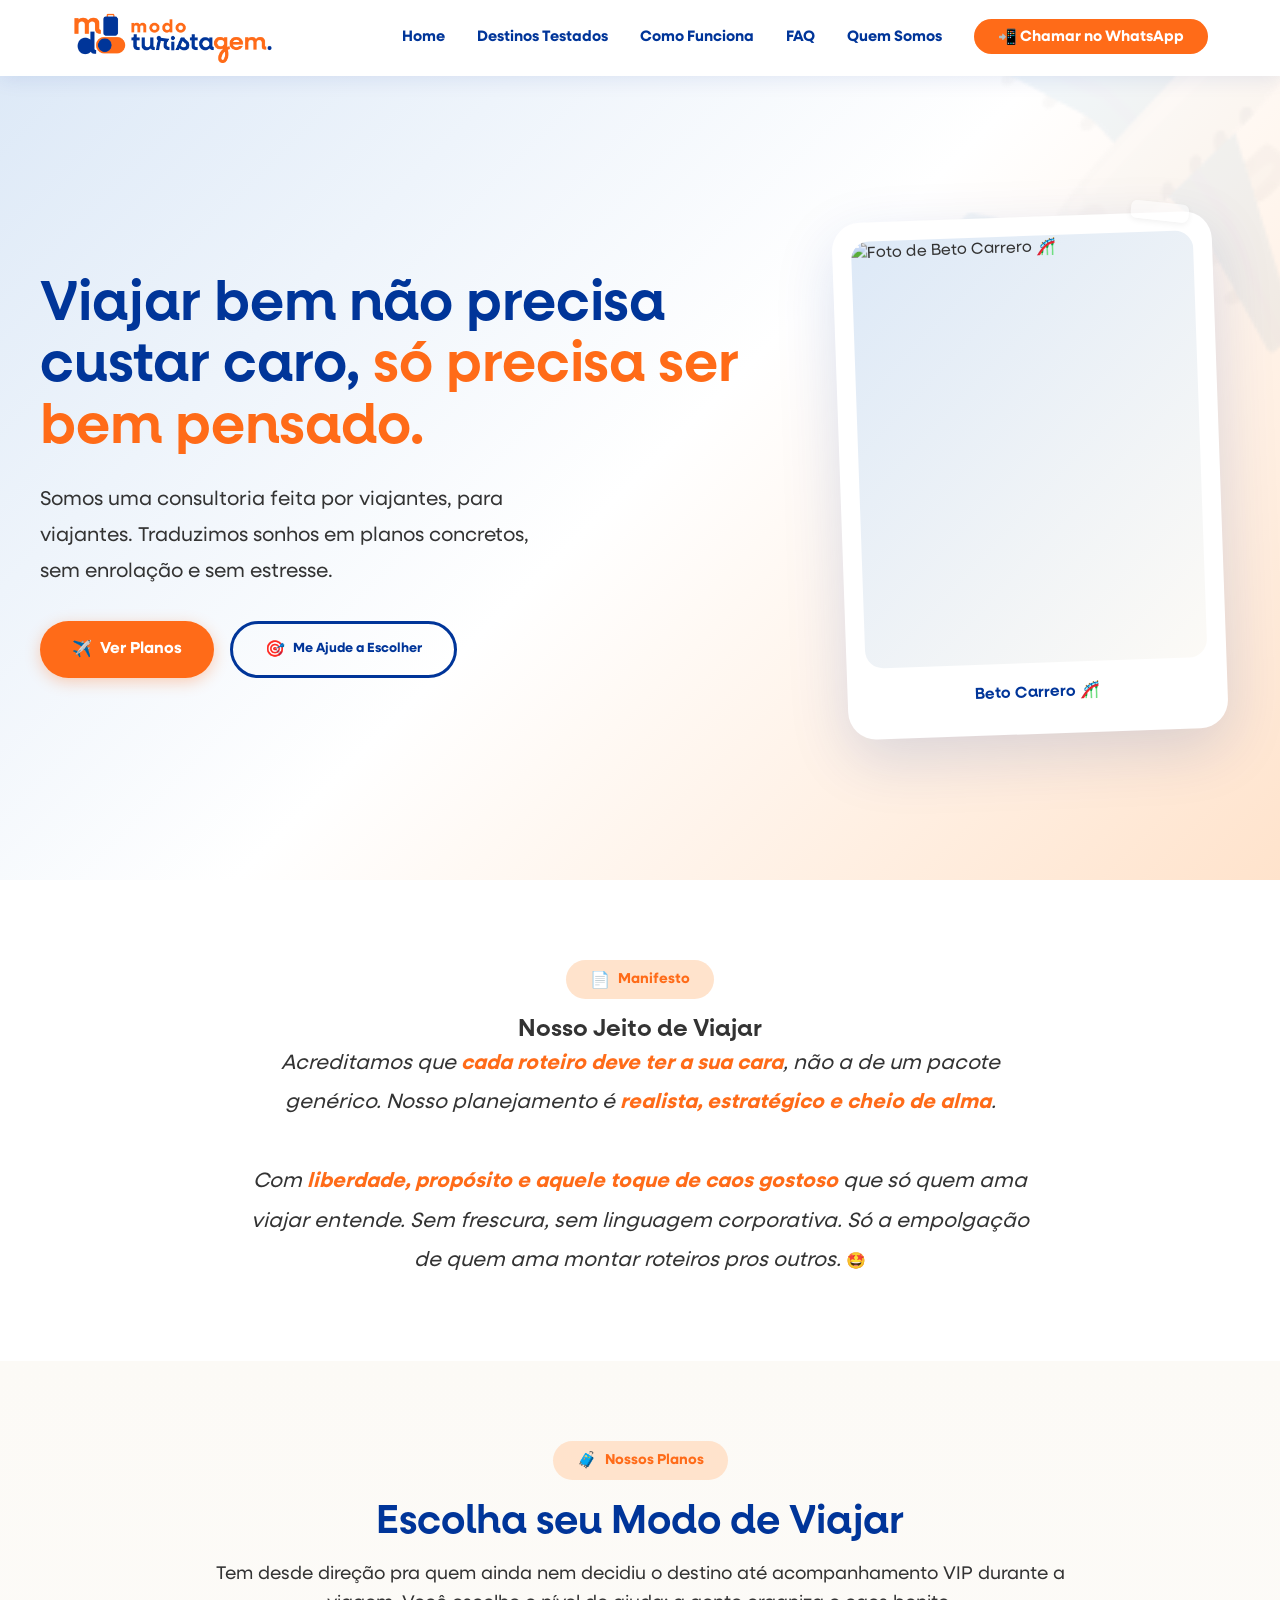
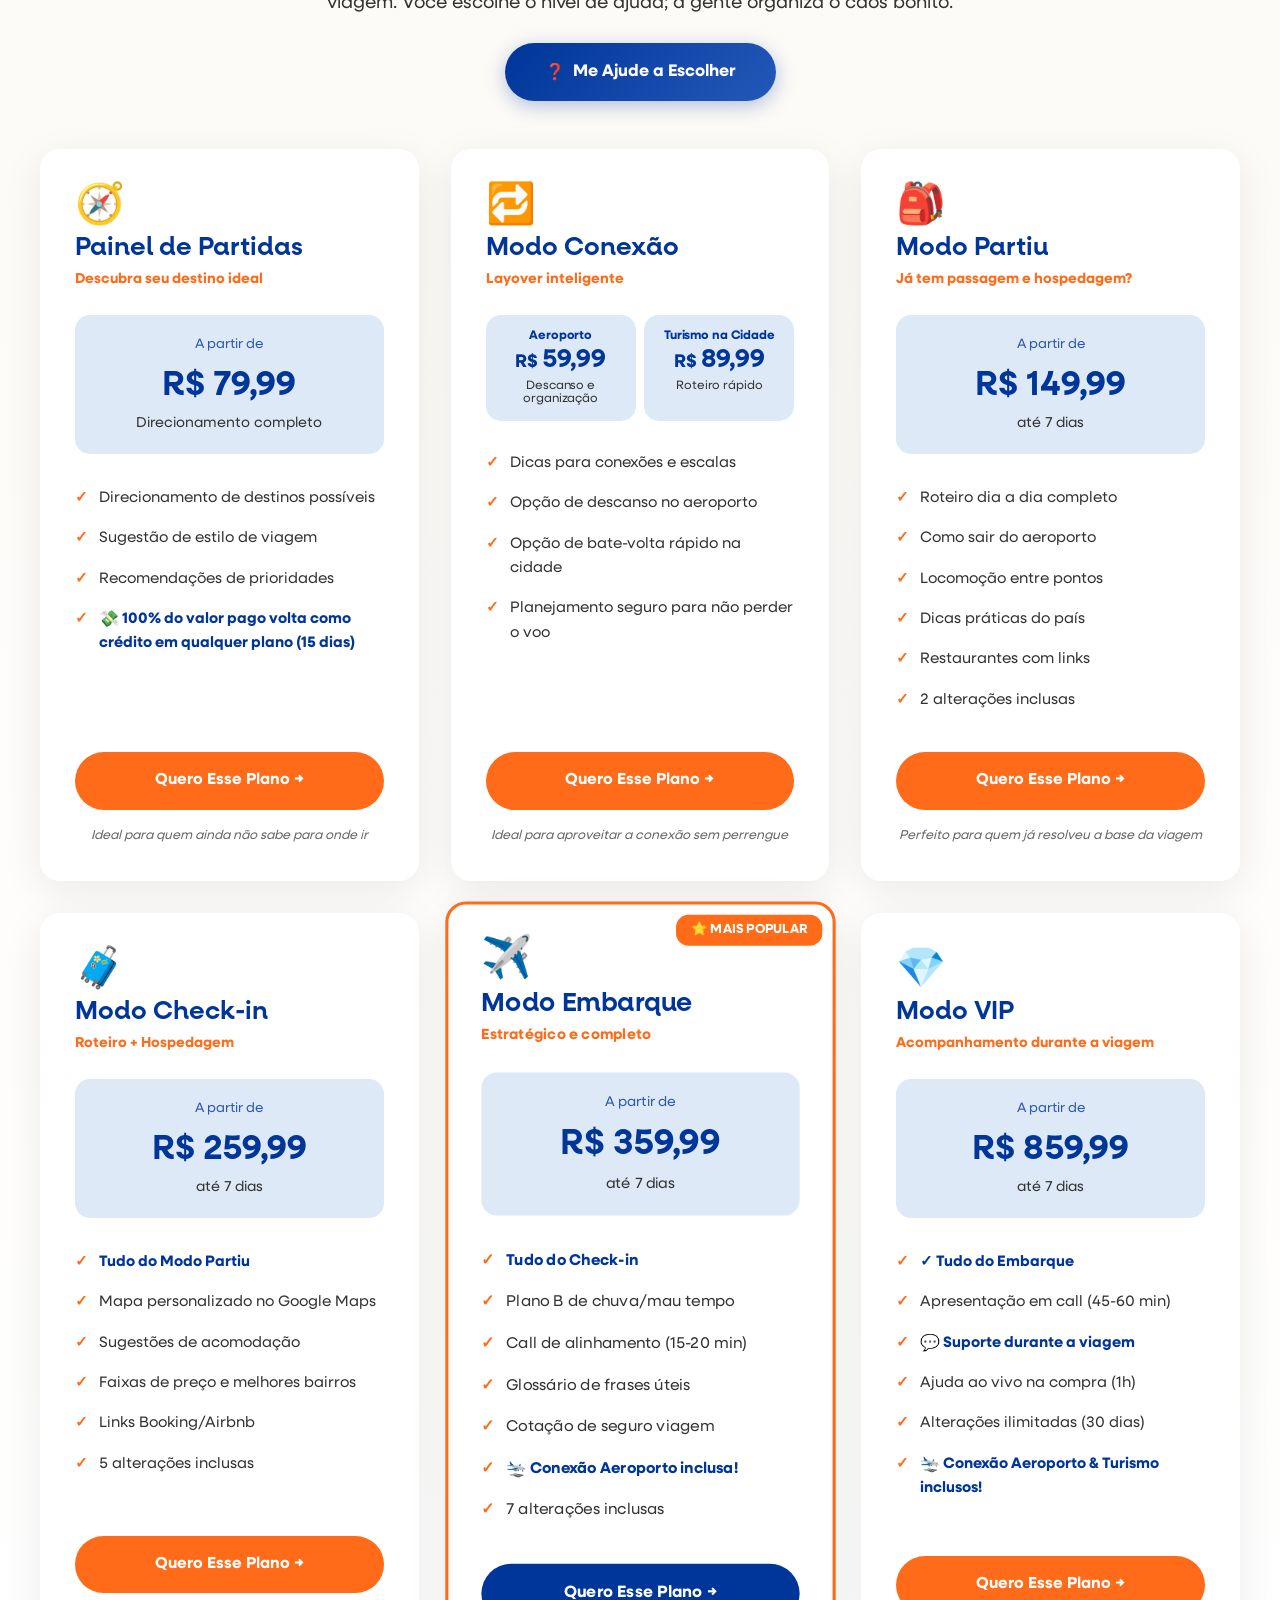
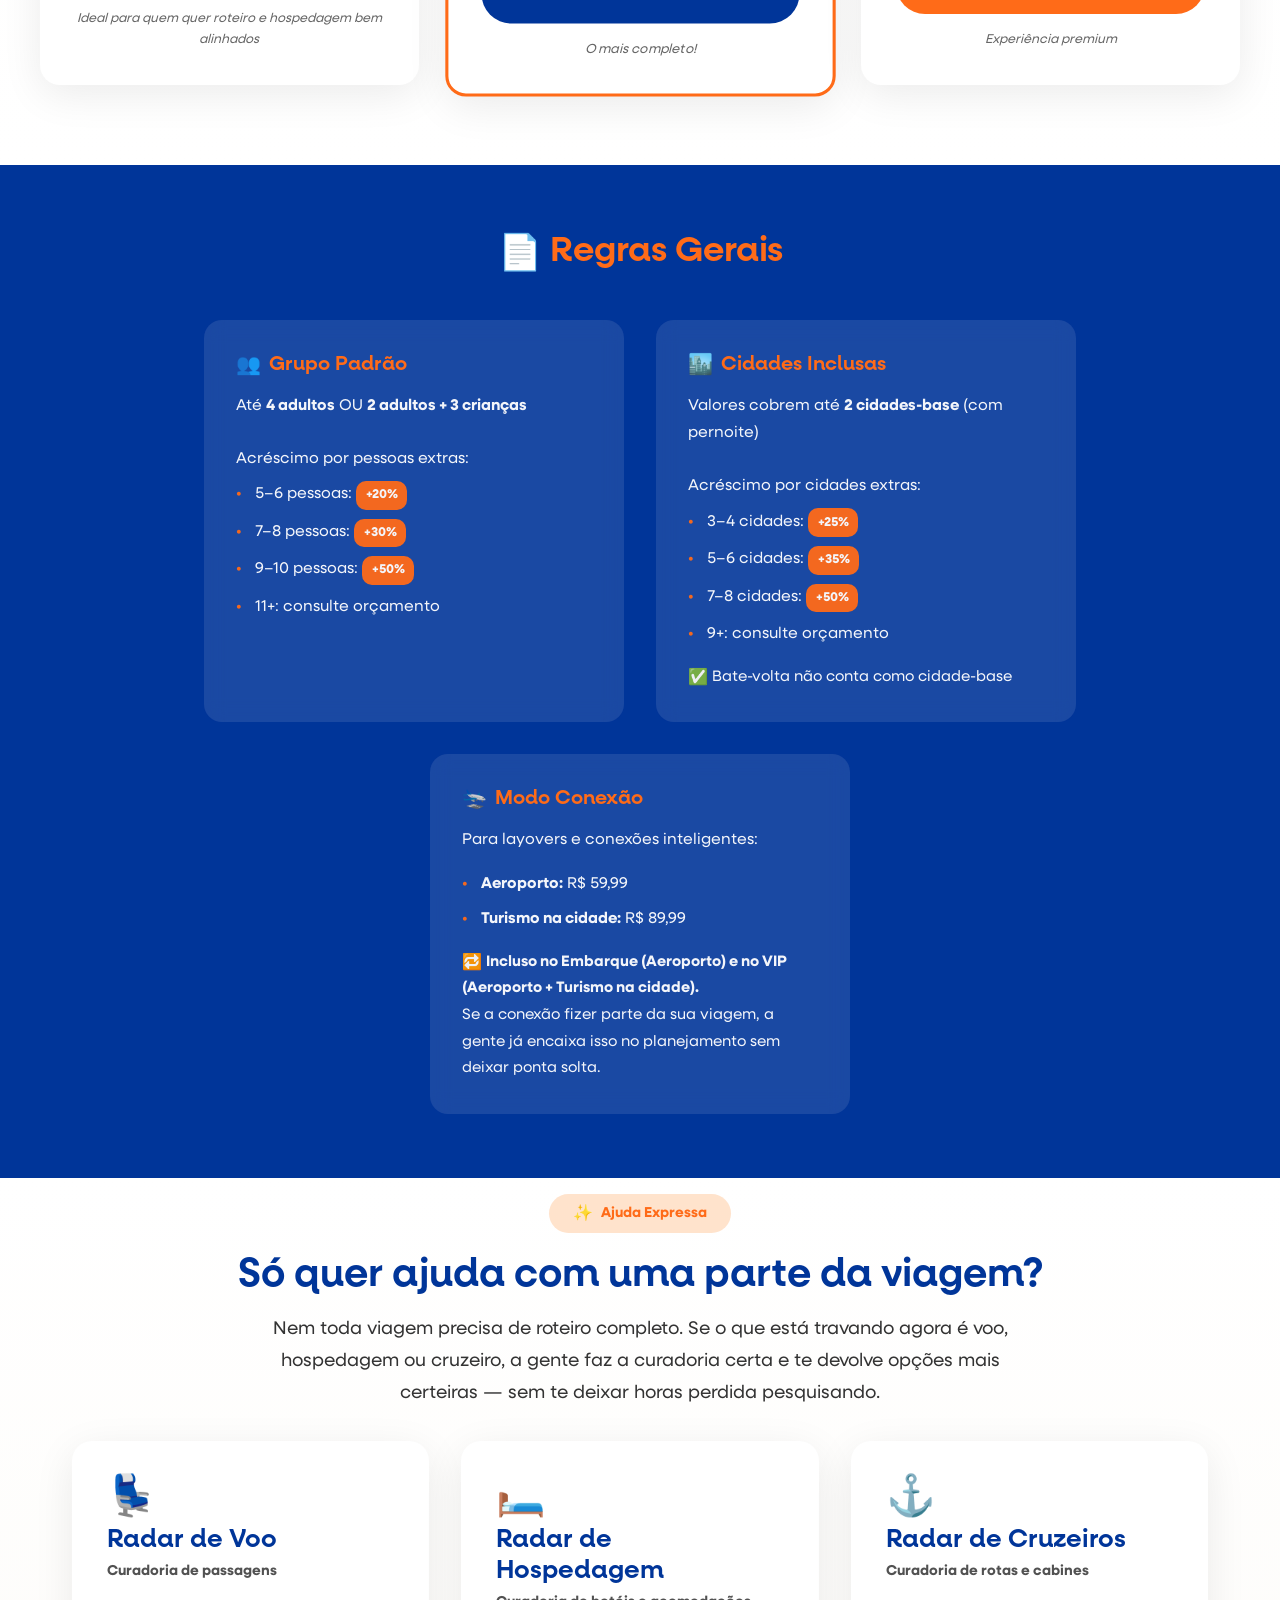
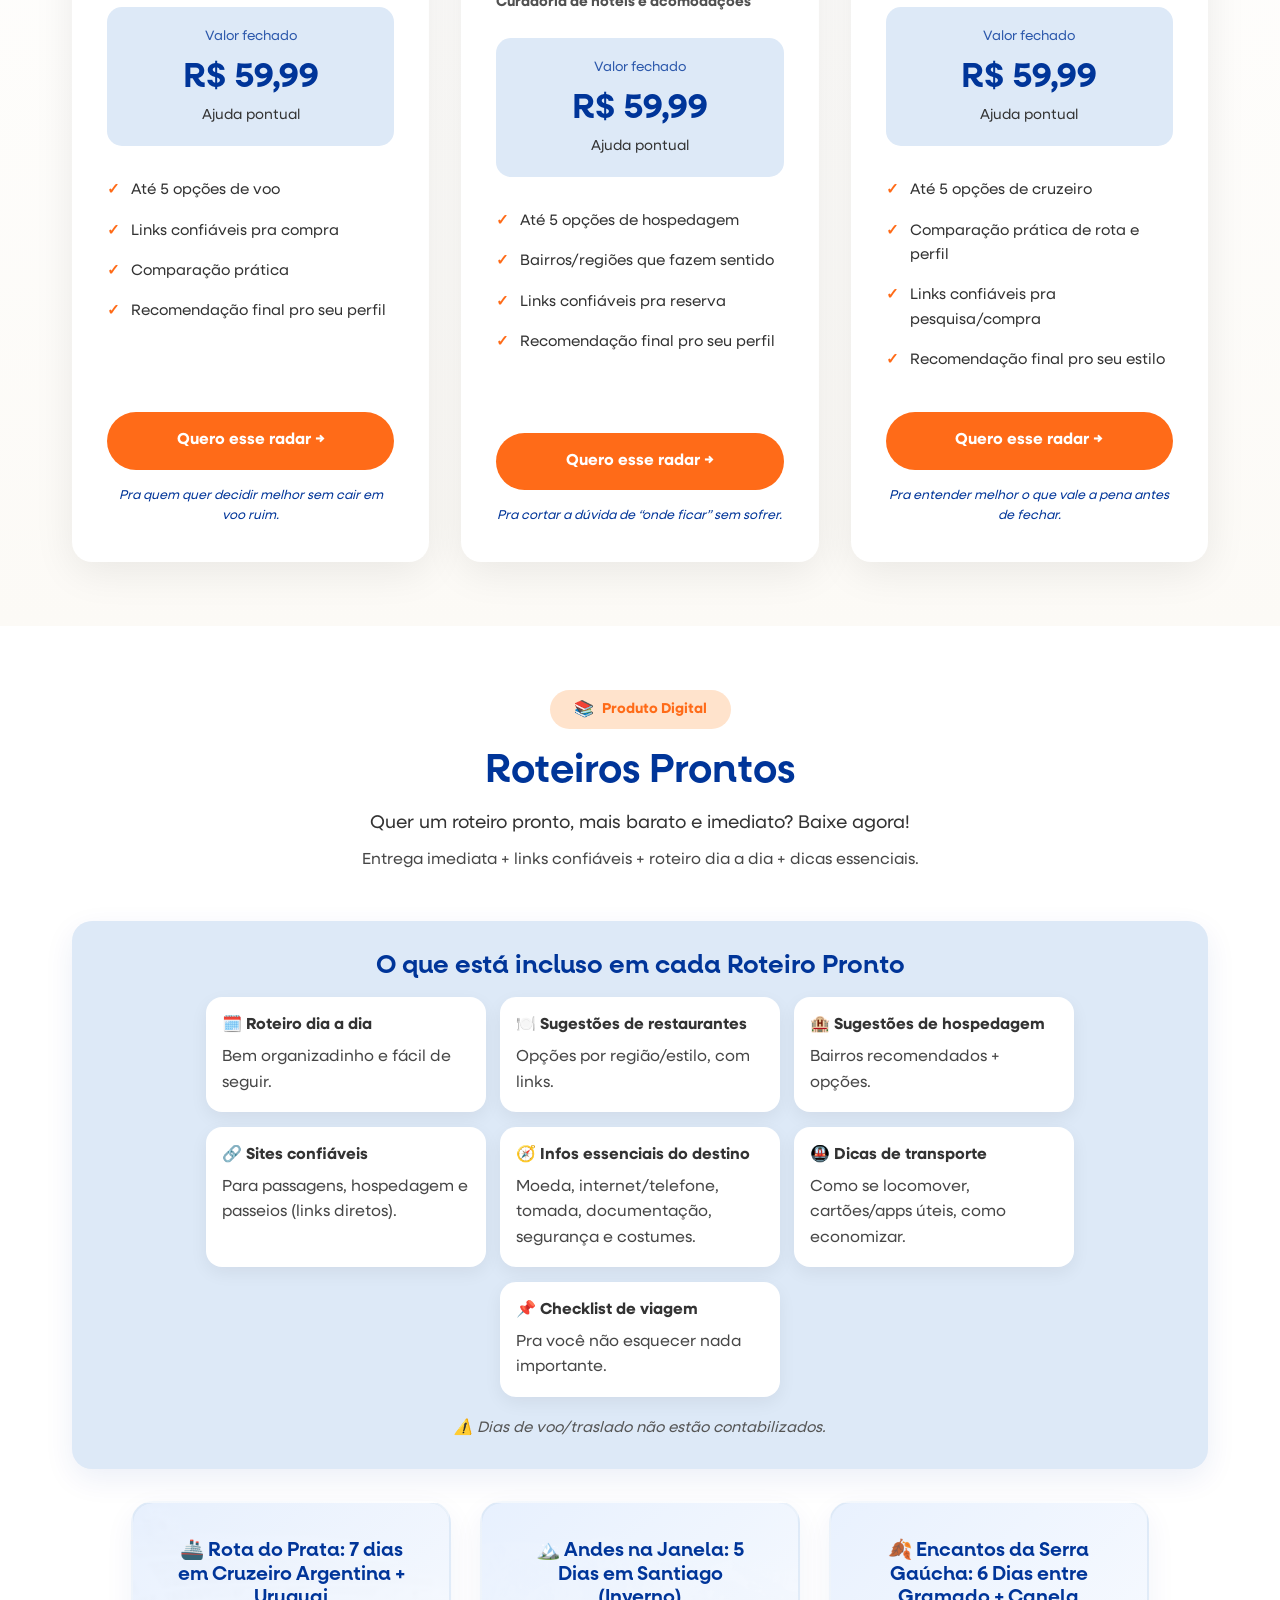
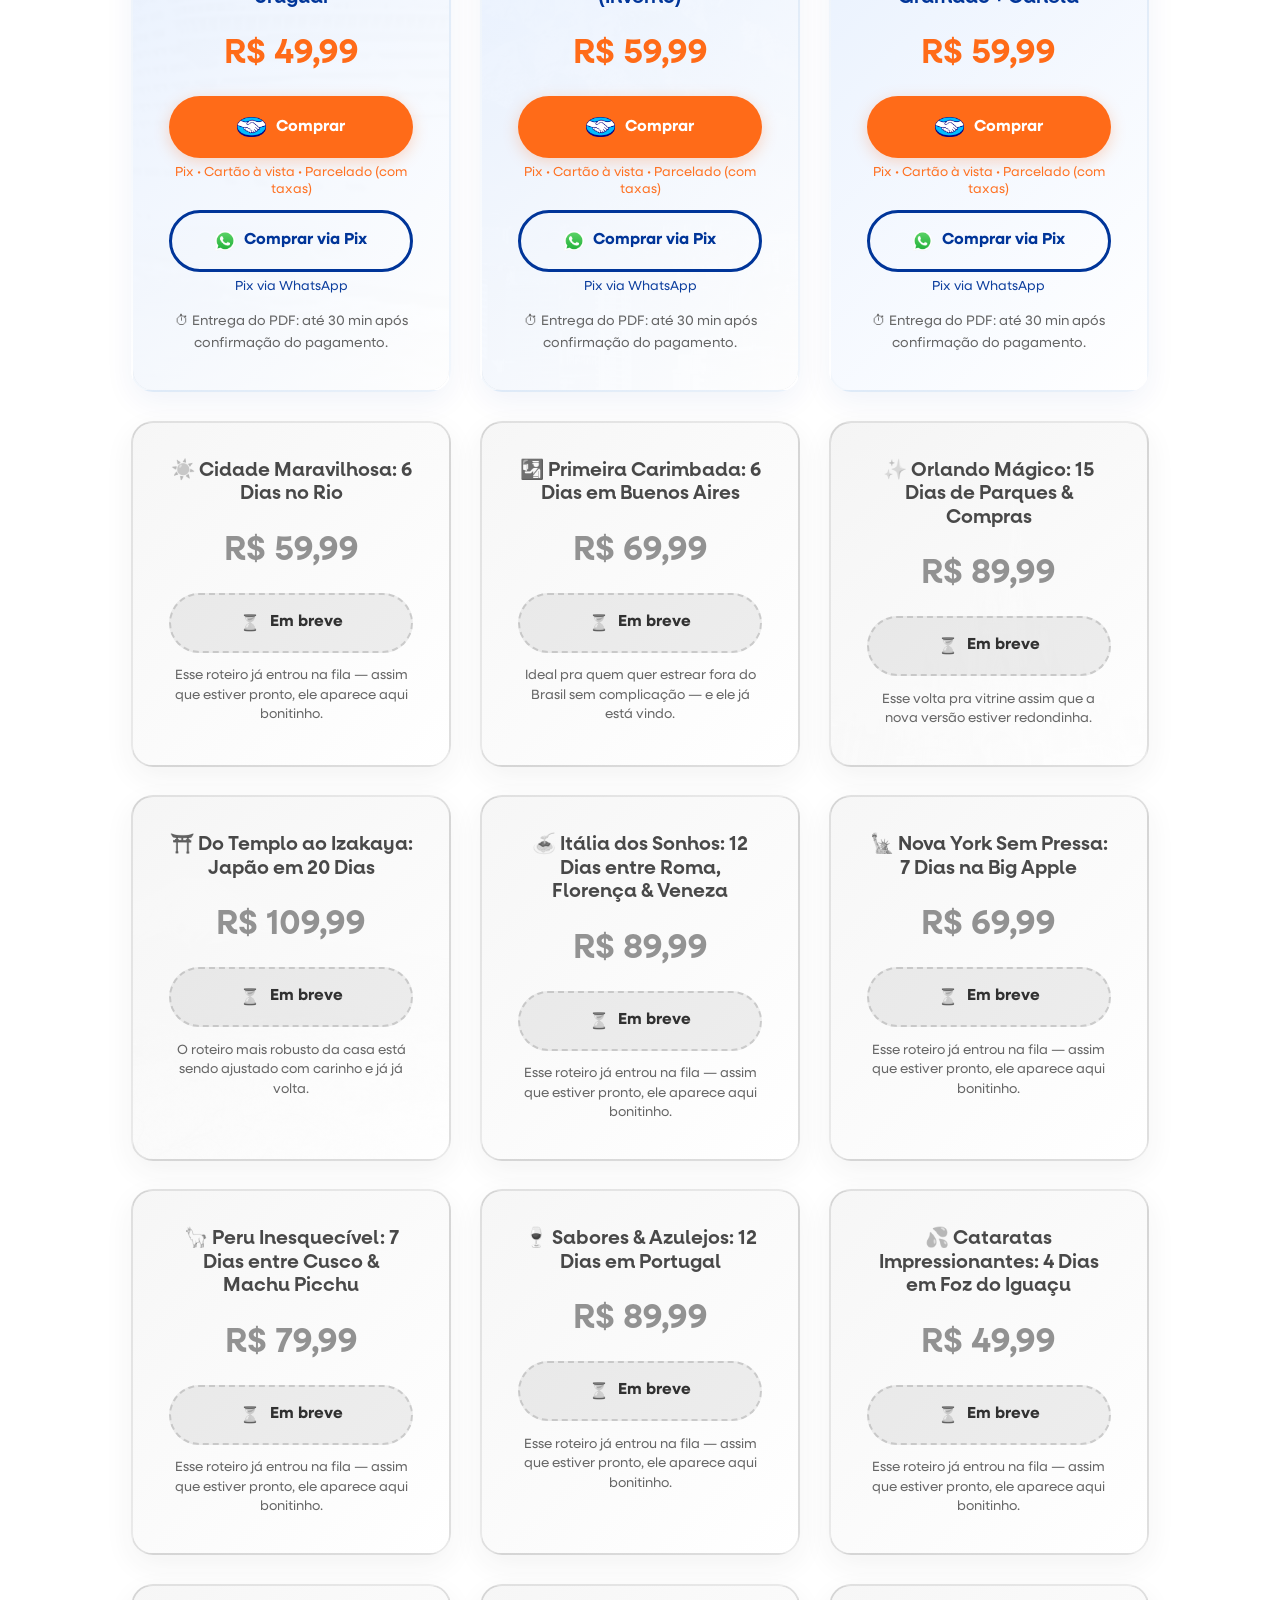
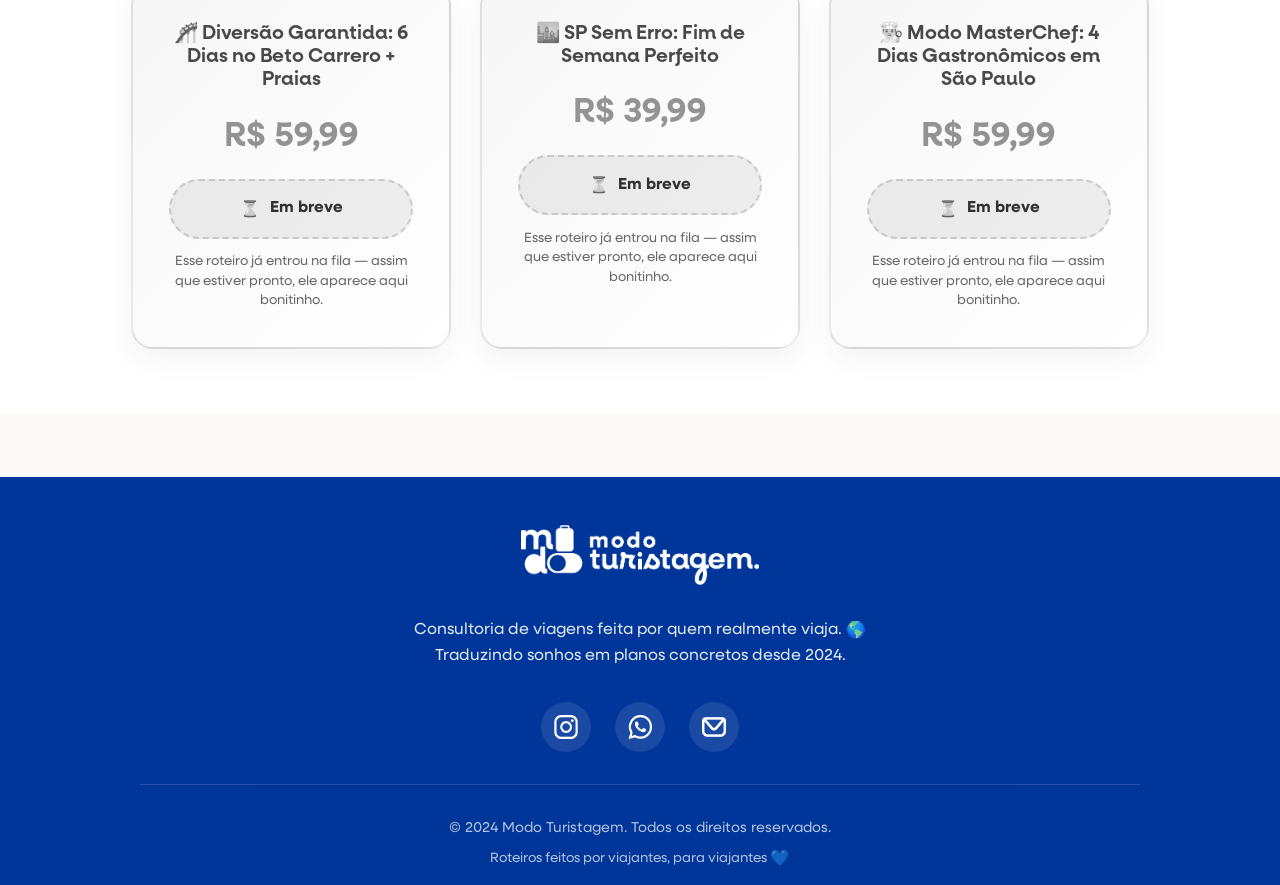
==== commit 9f184f7b: "Update index.html" ====
--- a/index.html
+++ b/index.html
@@ -89,6 +89,8 @@
     .hero-content h1 span{
       color:var(--laranja);
       display:inline;
+      font-family:'Neulis Cursive', cursive !important;
+      font-weight:inherit;
     }
 
     .hero-content p{
@@ -311,22 +313,24 @@
     .plano-precos-duplos{
       display:grid;
       grid-template-columns:1fr 1fr;
-      gap:.8rem;
-      margin-bottom:1.5rem;
+      gap:.55rem;
+      margin-bottom:1.35rem;
     }
 
     .preco-box{
       background:var(--azul-claro);
-      padding:1rem;
+      padding:.9rem .85rem;
       border-radius:15px;
       text-align:center;
     }
 
     .preco-box .preco-label{
-      font-size:.8rem;
+      font-size:.78rem;
       color:var(--azul);
       font-weight:700;
-      margin-bottom:.35rem;
+      margin-bottom:.2rem;
+      line-height:1.08;
+      letter-spacing:-0.01em;
       font-family:'Neulis Sans',sans-serif !important;
     }
 
@@ -360,9 +364,11 @@
     }
 
     .preco-box .preco-descricao{
-      font-size:.8rem;
+      font-size:.76rem;
       color:var(--texto);
-      margin-top:.35rem;
+      margin-top:.22rem;
+      line-height:1.12;
+      letter-spacing:-0.01em;
       font-family:'Neulis Sans',sans-serif !important;
     }
 
@@ -737,6 +743,7 @@
 
     .roteiro-card.em-breve{
       border-color:rgba(0,53,153,0.10);
+      filter:saturate(0);
     }
 
     .roteiro-card.em-breve h4,
@@ -1093,7 +1100,7 @@
         <li><a href="quem-somos.html">Quem Somos</a></li>
         <li>
           <a href="https://wa.me/5549991628403" class="btn-nav" target="_blank" rel="noopener noreferrer">
-            Fale Conosco
+            <span class="emoji" aria-hidden="true">📲</span> Chamar no WhatsApp
           </a>
         </li>
       </ul>
@@ -1173,7 +1180,7 @@
 
       <button class="btn-ajuda" onclick="openModal()" style="margin-top: 1.5rem;">
         <span class="emoji emoji-inline" aria-hidden="true">❓</span>
-        Me Ajude a Escolher Meu Plano
+        Me Ajude a Escolher
       </button>
     </div>
 
@@ -1198,7 +1205,7 @@
           <li>Recomendações de prioridades</li>
           <li class="destaque-item">
             <span class="emoji emoji-inline" aria-hidden="true">💸</span>
-            Crédito de R$ 79,99 para qualquer plano (15 dias)
+            100% do valor pago volta como crédito em qualquer plano (15 dias)
           </li>
         </ul>
 
@@ -1447,7 +1454,7 @@
           </ul>
 
           <p style="margin-top: 1rem; font-size: 0.95rem; font-family: 'Neulis Sans', sans-serif !important;">
-            <span class="emoji emoji-inline" aria-hidden="true">✈️</span>
+            <span class="emoji emoji-inline" aria-hidden="true">🔁</span>
             <strong>Incluso no Embarque (Aeroporto) e no VIP (Aeroporto + Turismo na cidade).</strong><br />
             Se a conexão fizer parte da sua viagem, a gente já encaixa isso no planejamento sem deixar ponta solta.
           </p>
@@ -1678,11 +1685,17 @@
         </div>
 
         <div class="roteiro-card roteiro-gramado">
-          <h4>🌲 Serra no Capricho: 6 Dias entre Gramado + Canela</h4>
+          <h4>🍂 Encantos da Serra Gaúcha: 6 Dias entre Gramado + Canela</h4>
           <div class="preco">R$ 59,99</div>
 
           <div class="botoes-roteiro">
-            <a href="https://wa.me/5549991628403?text=Oi!%20Quero%20comprar%20o%20Roteiro%20Pronto%20Serra%20no%20Capricho%20%E2%80%94%206%20dias%20entre%20Gramado%20%2B%20Canela%20via%20Pix.%20%F0%9F%98%8A%20Pode%20me%20enviar%20a%20chave%20e%20o%20valor%3F"
+            <a href="https://mpago.la/1v8ENBH" target="_blank" rel="noopener" class="btn-roteiro btn-mp">
+              <img src="images/icons/mercadopago.png" alt="Mercado Pago" class="btn-ico" />
+              Comprar
+            </a>
+            <div class="pagamento-sub mp">Pix • Cartão à vista • Parcelado (com taxas)</div>
+
+            <a href="https://wa.me/5549991628403?text=Oi!%20Quero%20comprar%20o%20Roteiro%20Pronto%20Encantos%20da%20Serra%20Ga%C3%BAcha%20%E2%80%94%206%20dias%20entre%20Gramado%20%2B%20Canela%20via%20Pix.%20%F0%9F%98%8A%20Pode%20me%20enviar%20a%20chave%20e%20o%20valor%3F"
                target="_blank" rel="noopener noreferrer" class="btn-roteiro btn-pix">
               <img src="images/icons/whatsapp-logo.png" alt="WhatsApp" class="btn-ico" />
               Comprar via Pix
@@ -1696,7 +1709,7 @@
         </div>
 
         <div class="roteiro-card roteiro-rio em-breve">
-          <h4>☀️ Rio sem Correria: 6 Dias no Rio de Janeiro</h4>
+          <h4>☀️ Cidade Maravilhosa: 6 Dias no Rio</h4>
           <div class="preco">R$ 59,99</div>
 
           <div class="botoes-roteiro">
@@ -1712,8 +1725,8 @@
         </div>
 
         <div class="roteiro-card roteiro-buenos em-breve">
-          <h4>🥐 Primeira Internacional: 6 Dias em Buenos Aires</h4>
-          <div class="preco">R$ 59,99</div>
+          <h4>🛂 Primeira Carimbada: 6 Dias em Buenos Aires</h4>
+          <div class="preco">R$ 69,99</div>
 
           <div class="botoes-roteiro">
             <span class="btn-disabled">
@@ -1729,7 +1742,7 @@
 
         <div class="roteiro-card roteiro-disney em-breve">
           <h4>✨ Orlando Mágico: 15 Dias de Parques & Compras</h4>
-          <div class="preco">R$ 79,99</div>
+          <div class="preco">R$ 89,99</div>
 
           <div class="botoes-roteiro">
             <span class="btn-disabled">
@@ -1745,7 +1758,7 @@
 
         <div class="roteiro-card roteiro-japao em-breve">
           <h4>⛩️ Do Templo ao Izakaya: Japão em 20 Dias</h4>
-          <div class="preco">R$ 99,99</div>
+          <div class="preco">R$ 109,99</div>
 
           <div class="botoes-roteiro">
             <span class="btn-disabled">
@@ -1758,6 +1771,136 @@
             O roteiro mais robusto da casa está sendo ajustado com carinho e já já volta.
           </p>
         </div>
+      
+
+
+<div class="roteiro-card em-breve">
+  <h4>🍝 Itália dos Sonhos: 12 Dias entre Roma, Florença &amp; Veneza</h4>
+  <div class="preco">R$ 89,99</div>
+
+  <div class="botoes-roteiro">
+    <span class="btn-disabled">
+      <span class="emoji" aria-hidden="true">⏳</span>
+      Em breve
+    </span>
+  </div>
+
+  <p class="em-breve-note">
+    Esse roteiro já entrou na fila — assim que estiver pronto, ele aparece aqui bonitinho.
+  </p>
+</div>
+
+<div class="roteiro-card em-breve">
+  <h4>🗽 Nova York Sem Pressa: 7 Dias na Big Apple</h4>
+  <div class="preco">R$ 69,99</div>
+
+  <div class="botoes-roteiro">
+    <span class="btn-disabled">
+      <span class="emoji" aria-hidden="true">⏳</span>
+      Em breve
+    </span>
+  </div>
+
+  <p class="em-breve-note">
+    Esse roteiro já entrou na fila — assim que estiver pronto, ele aparece aqui bonitinho.
+  </p>
+</div>
+
+<div class="roteiro-card em-breve">
+  <h4>🦙 Peru Inesquecível: 7 Dias entre Cusco &amp; Machu Picchu</h4>
+  <div class="preco">R$ 79,99</div>
+
+  <div class="botoes-roteiro">
+    <span class="btn-disabled">
+      <span class="emoji" aria-hidden="true">⏳</span>
+      Em breve
+    </span>
+  </div>
+
+  <p class="em-breve-note">
+    Esse roteiro já entrou na fila — assim que estiver pronto, ele aparece aqui bonitinho.
+  </p>
+</div>
+
+<div class="roteiro-card em-breve">
+  <h4>🍷 Sabores &amp; Azulejos: 12 Dias em Portugal</h4>
+  <div class="preco">R$ 89,99</div>
+
+  <div class="botoes-roteiro">
+    <span class="btn-disabled">
+      <span class="emoji" aria-hidden="true">⏳</span>
+      Em breve
+    </span>
+  </div>
+
+  <p class="em-breve-note">
+    Esse roteiro já entrou na fila — assim que estiver pronto, ele aparece aqui bonitinho.
+  </p>
+</div>
+
+<div class="roteiro-card em-breve">
+  <h4>💦 Cataratas Impressionantes: 4 Dias em Foz do Iguaçu</h4>
+  <div class="preco">R$ 49,99</div>
+
+  <div class="botoes-roteiro">
+    <span class="btn-disabled">
+      <span class="emoji" aria-hidden="true">⏳</span>
+      Em breve
+    </span>
+  </div>
+
+  <p class="em-breve-note">
+    Esse roteiro já entrou na fila — assim que estiver pronto, ele aparece aqui bonitinho.
+  </p>
+</div>
+
+<div class="roteiro-card em-breve">
+  <h4>🎢 Diversão Garantida: 6 Dias no Beto Carrero + Praias</h4>
+  <div class="preco">R$ 59,99</div>
+
+  <div class="botoes-roteiro">
+    <span class="btn-disabled">
+      <span class="emoji" aria-hidden="true">⏳</span>
+      Em breve
+    </span>
+  </div>
+
+  <p class="em-breve-note">
+    Esse roteiro já entrou na fila — assim que estiver pronto, ele aparece aqui bonitinho.
+  </p>
+</div>
+
+<div class="roteiro-card em-breve">
+  <h4>🏙️ SP Sem Erro: Fim de Semana Perfeito</h4>
+  <div class="preco">R$ 39,99</div>
+
+  <div class="botoes-roteiro">
+    <span class="btn-disabled">
+      <span class="emoji" aria-hidden="true">⏳</span>
+      Em breve
+    </span>
+  </div>
+
+  <p class="em-breve-note">
+    Esse roteiro já entrou na fila — assim que estiver pronto, ele aparece aqui bonitinho.
+  </p>
+</div>
+
+<div class="roteiro-card em-breve">
+  <h4>👨‍🍳 Modo MasterChef: 4 Dias Gastronômicos em São Paulo</h4>
+  <div class="preco">R$ 59,99</div>
+
+  <div class="botoes-roteiro">
+    <span class="btn-disabled">
+      <span class="emoji" aria-hidden="true">⏳</span>
+      Em breve
+    </span>
+  </div>
+
+  <p class="em-breve-note">
+    Esse roteiro já entrou na fila — assim que estiver pronto, ele aparece aqui bonitinho.
+  </p>
+</div>
       </div></div>
     </div>
   </section>
@@ -2352,4 +2495,4 @@
     })();
   </script>
 </body>
-</html>+</html>
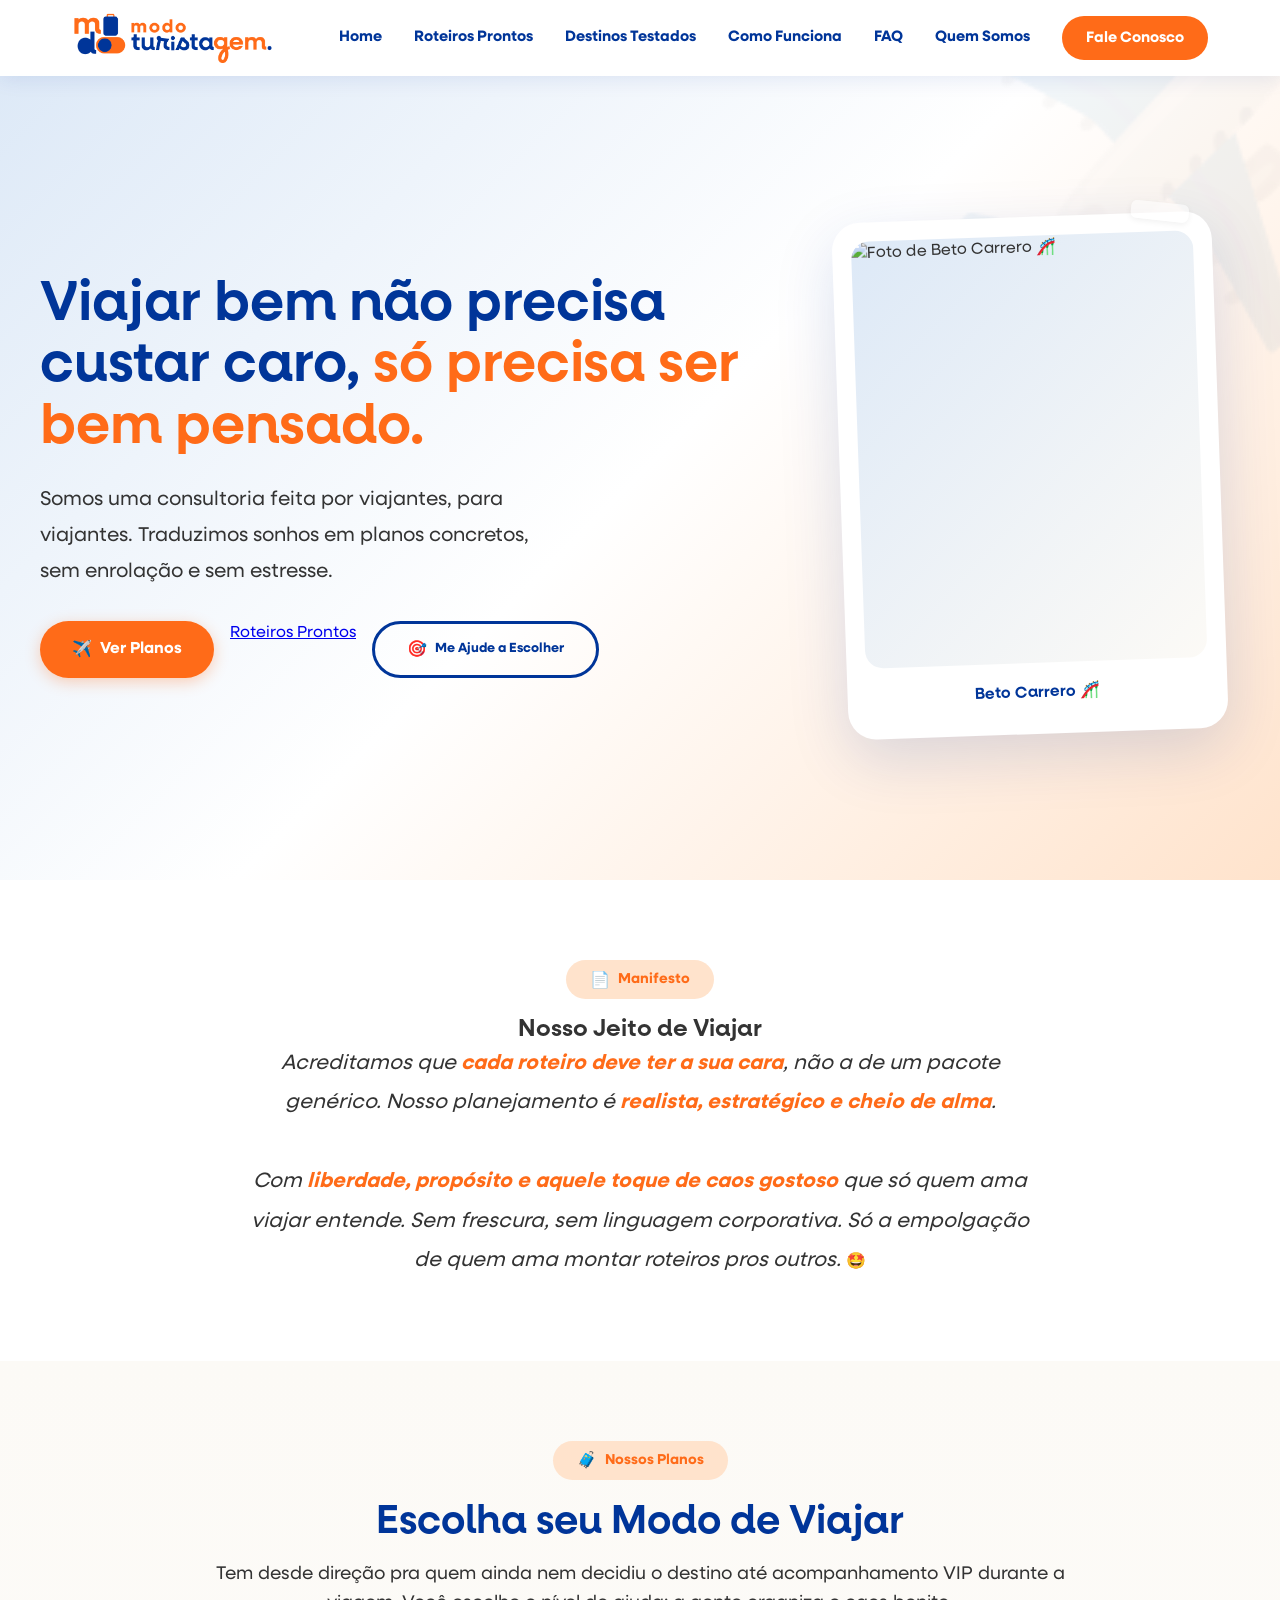
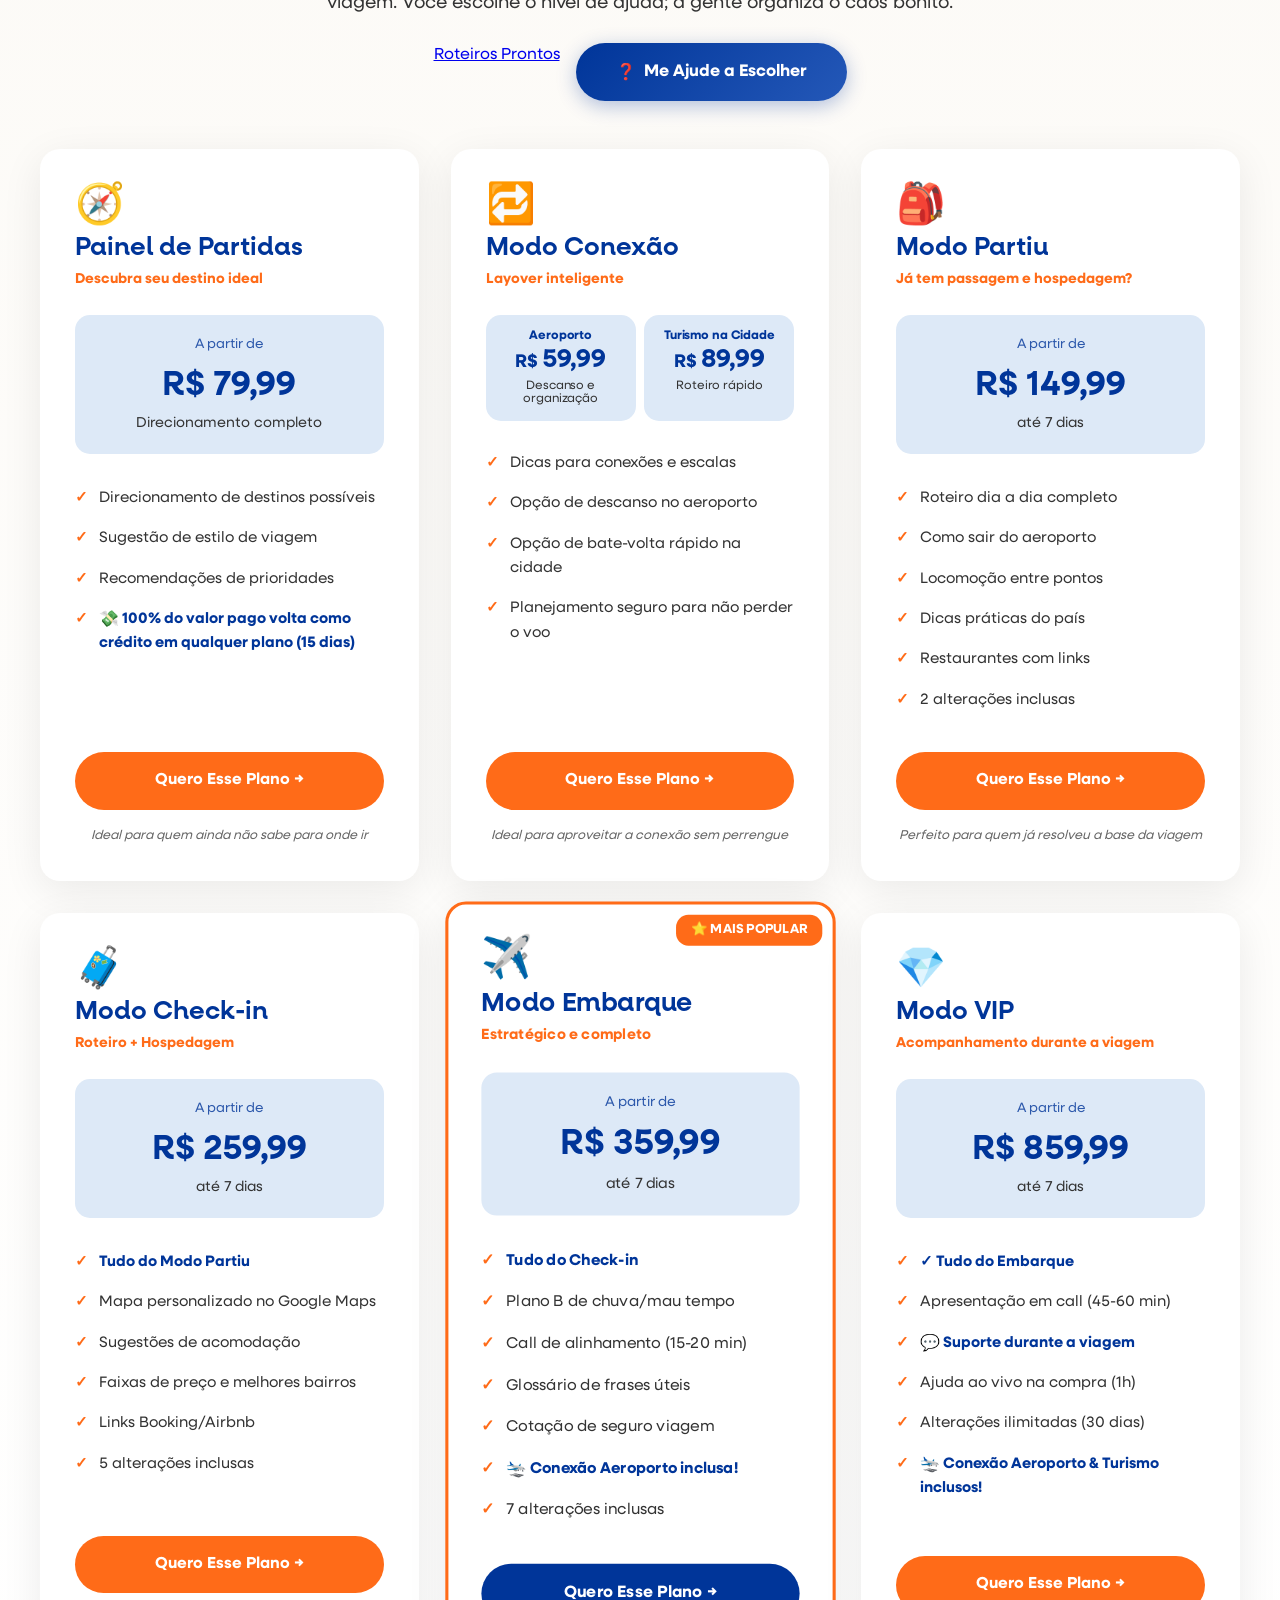
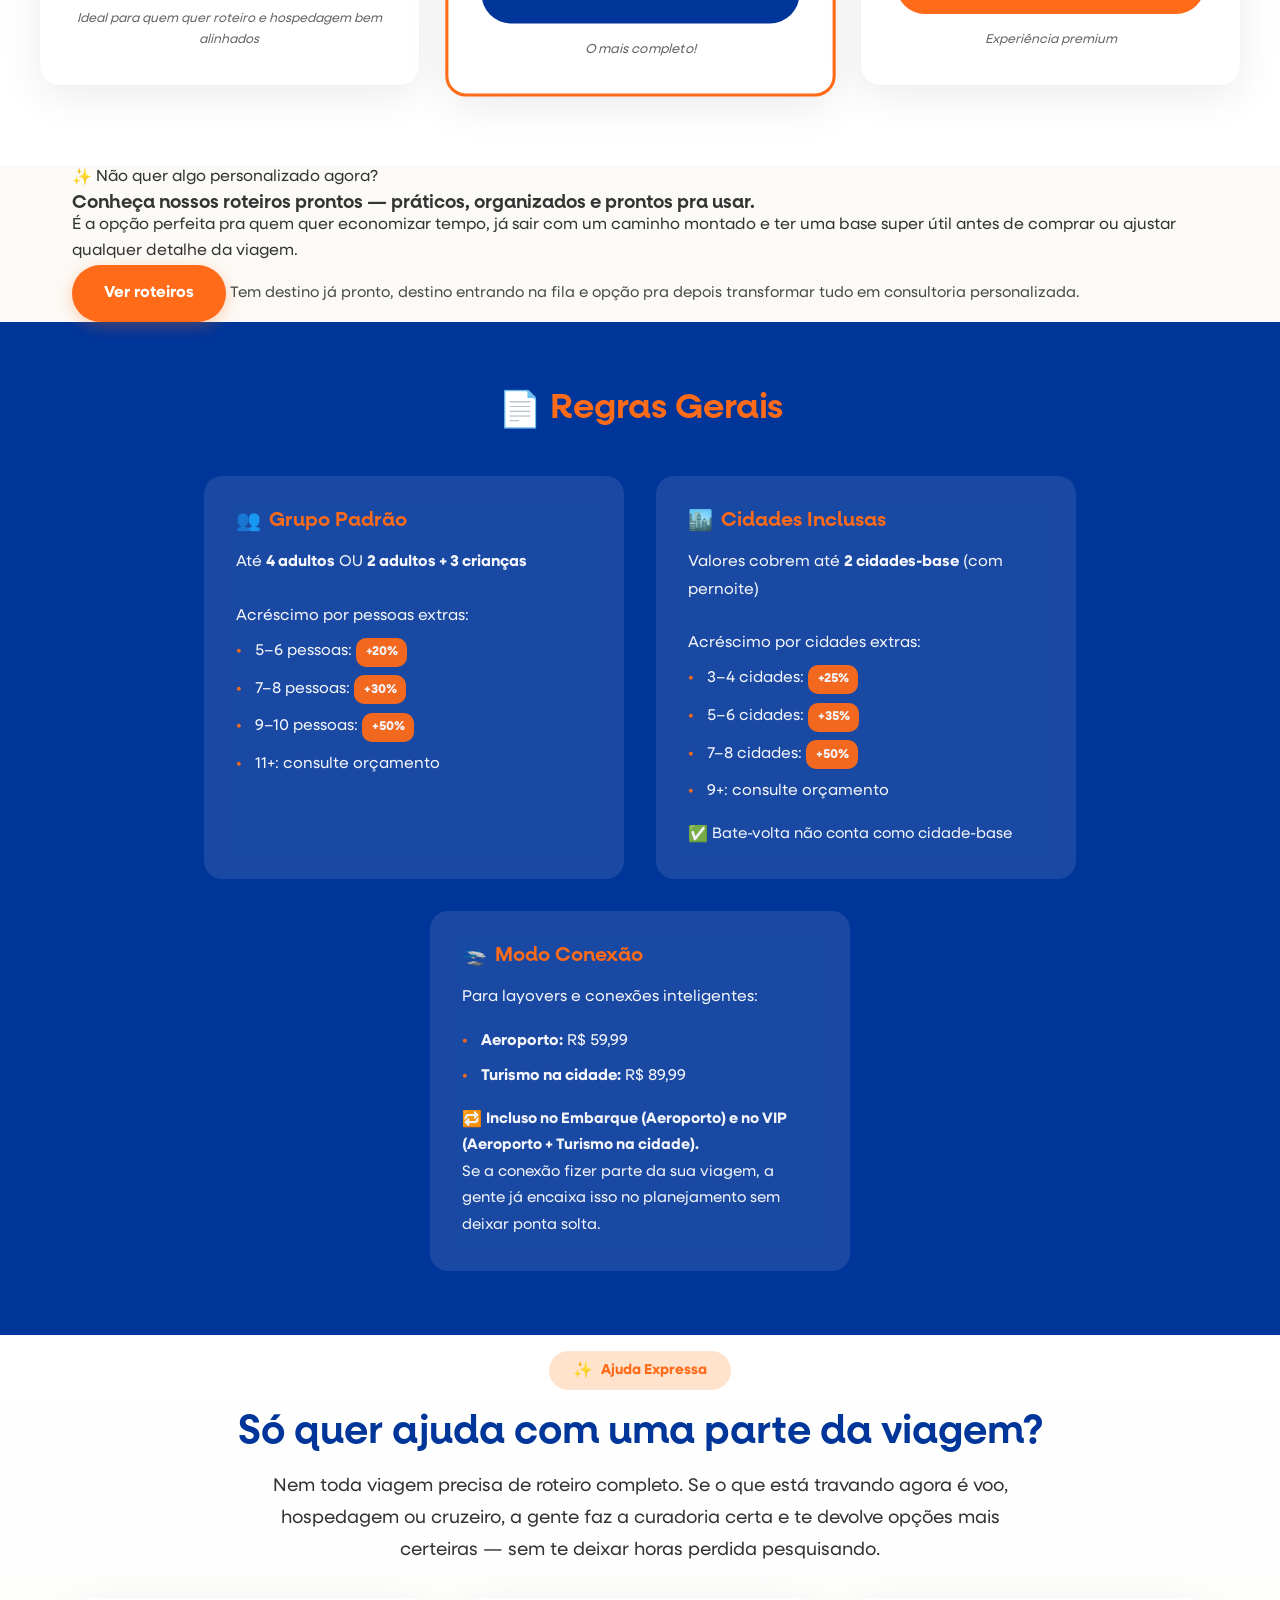
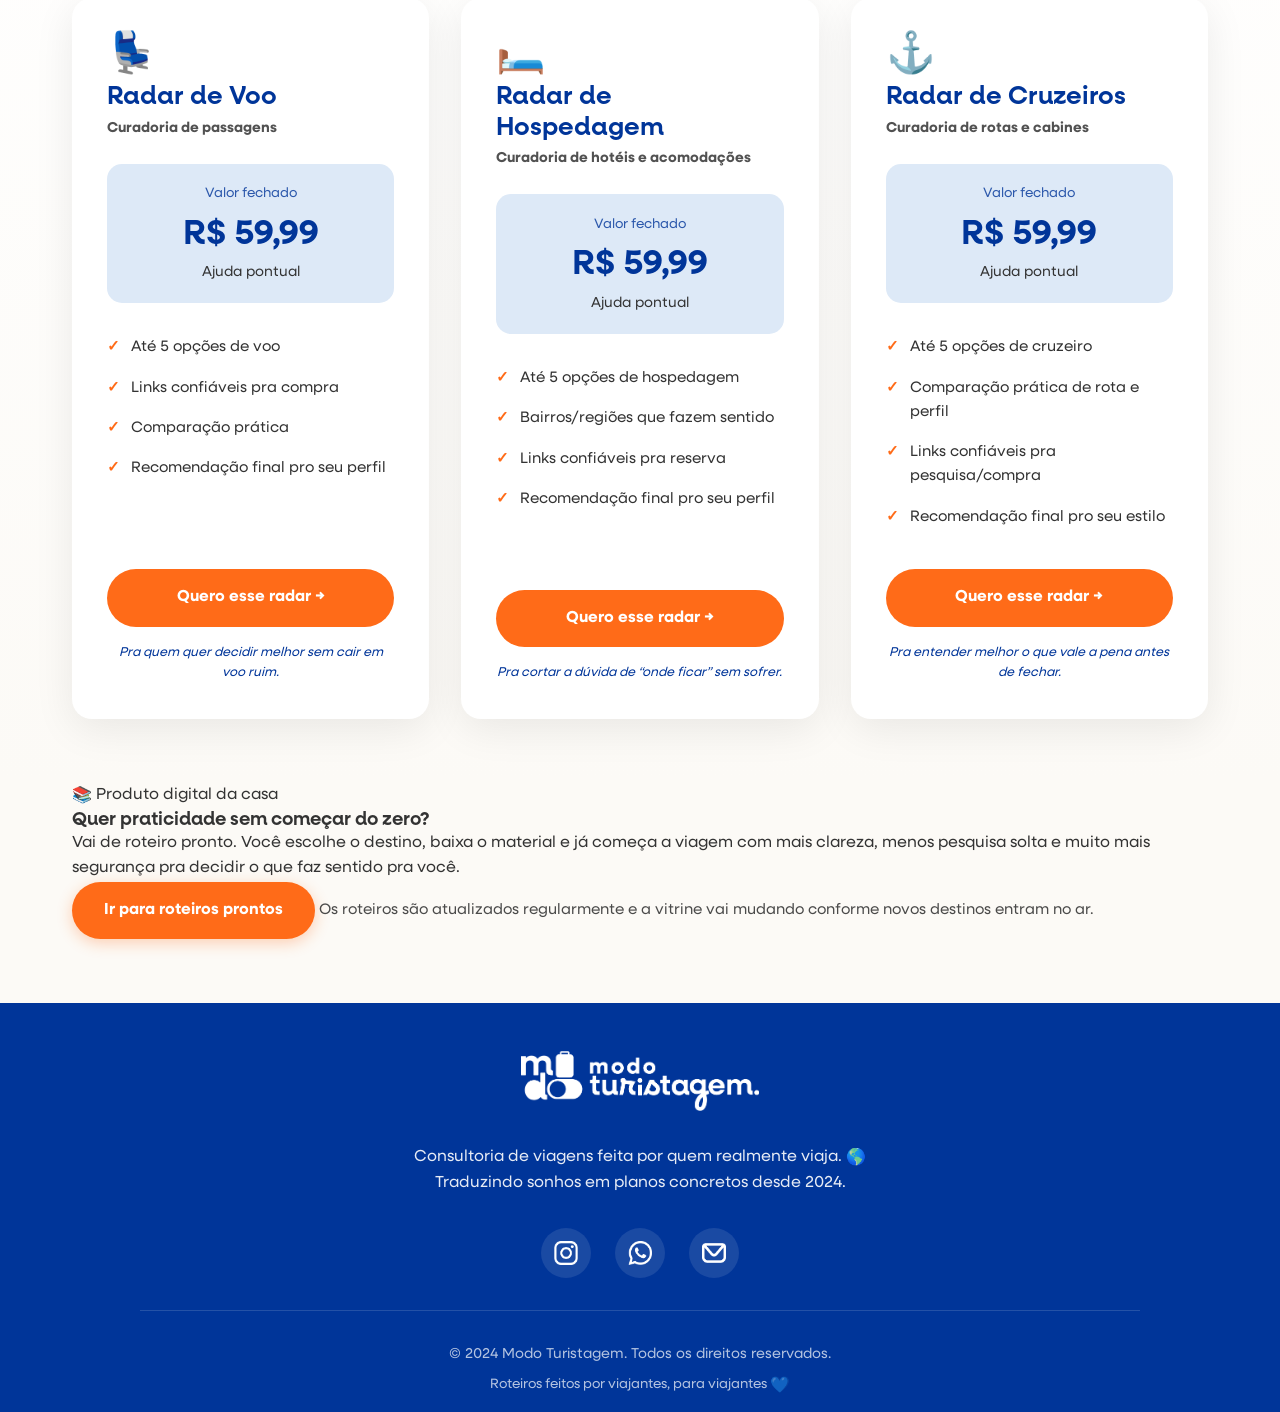
==== commit 91759d05: "Update roteiros prontos index.html" ====
--- a/index.html
+++ b/index.html
@@ -515,181 +515,6 @@
       margin-right:.5rem;
       font-family:'Neulis Sans',sans-serif !important;
     }
-
-    /* Roteiros Prontos */
-    .roteiros{ background:var(--branco); padding:4rem 2rem; }
-
-    .roteiros-grid{
-      display:flex;
-      flex-wrap:wrap;
-      justify-content:center;
-      gap:1.8rem;
-      max-width:1200px;
-      margin:0 auto;
-    }
-
-    .roteiro-card{
-      flex:0 1 320px;
-      padding:2.25rem;
-      border-radius:22px;
-      text-align:center;
-      transition:all .3s;
-      border:2px solid transparent;
-      box-shadow:0 10px 30px rgba(0,53,153,0.06);
-      position:relative;
-      overflow:hidden;
-      background:linear-gradient(135deg,var(--azul-claro),var(--branco));
-      isolation:isolate;
-    }
-
-    /* foto no fundo */
-    .roteiro-card::before{
-      content:'';
-      position:absolute;
-      inset:0;
-      background-size:cover;
-      background-position:center;
-      background-repeat:no-repeat;
-      opacity:.12; /* opacidade baixa */
-      transform:scale(1.06);
-      z-index:0;
-      pointer-events:none;
-    }
-
-    /* camada clara por cima da foto */
-    .roteiro-card::after{
-      content:'';
-      position:absolute;
-      inset:0;
-      background:linear-gradient(
-        135deg,
-        rgba(234,242,255,0.90),
-        rgba(255,255,255,0.94)
-      );
-      z-index:1;
-      pointer-events:none;
-    }
-
-    .roteiro-card > *{ position:relative; z-index:2; }
-
-    /* imagens por card (fallback de extensões) */
-    .roteiro-card.roteiro-santiago::before{
-      background-image:
-        url('images/roteiros-prontos/santiago.jpg'),
-        url('images/roteiros-prontos/santiago.JPG'),
-        url('images/roteiros-prontos/santiago.jpeg'),
-        url('images/roteiros-prontos/santiago.png');
-    }
-    .roteiro-card.roteiro-cruzeiro::before{
-      background-image:
-        url('images/roteiros-prontos/cruzeiro.jpg'),
-        url('images/roteiros-prontos/cruzeiro.JPG'),
-        url('images/roteiros-prontos/cruzeiro.jpeg'),
-        url('images/roteiros-prontos/cruzeiro.png');
-    }
-    .roteiro-card.roteiro-disney::before{
-      background-image:
-        url('images/roteiros-prontos/disney.jpg'),
-        url('images/roteiros-prontos/disney.JPG'),
-        url('images/roteiros-prontos/disney.jpeg'),
-        url('images/roteiros-prontos/disney.png');
-    }
-    .roteiro-card.roteiro-japao::before{
-      background-image:
-        url('images/roteiros-prontos/japao.jpg'),
-        url('images/roteiros-prontos/japao.JPG'),
-        url('images/roteiros-prontos/japao.jpeg'),
-        url('images/roteiros-prontos/japao.png');
-    }
-
-    .roteiro-card:hover{
-      transform:translateY(-5px);
-      border-color:var(--laranja);
-      box-shadow:0 16px 40px rgba(0,53,153,0.12);
-    }
-
-    .roteiro-card h4{
-      color:var(--azul);
-      margin-bottom:.6rem;
-      font-size:1.22rem;
-      font-family:'Neulis Cursive',cursive !important;
-    }
-
-    .roteiro-card .preco{
-      font-size:2.15rem;
-      color:var(--laranja);
-      font-weight:700;
-      font-family:'Neulis Cursive',cursive !important;
-      margin:1rem 0 .8rem;
-    }
-
-    /* Mini-card: inclusos */
-    .roteiro-inclusos-card{
-      background:var(--azul-claro);
-      border-radius:20px;
-      padding:1.8rem;
-      max-width:1200px;
-      margin:0 auto 2rem;
-      box-shadow:0 10px 30px rgba(0,53,153,0.08);
-    }
-
-    .inclusos-grid{
-      display:flex;
-      flex-wrap:wrap;
-      justify-content:center;
-      gap:.9rem;
-    }
-    .inclusos-grid > div{ flex:0 1 280px; }
-
-    /* Botões dos roteiros */
-    .botoes-roteiro{
-      display:flex;
-      flex-direction:column;
-      gap:.75rem;
-      margin-top:1rem;
-    }
-
-    .btn-roteiro{
-      width:100%;
-      border-radius:50px;
-      padding:.95rem 1.2rem;
-      text-decoration:none;
-      font-family:'Neulis Sans',sans-serif !important;
-      font-weight:700;
-      display:inline-flex;
-      align-items:center;
-      justify-content:center;
-      gap:.6rem;
-      transition:all .3s;
-      border:3px solid transparent;
-      cursor:pointer;
-      white-space:nowrap;
-    }
-    .btn-roteiro:hover{ transform:translateY(-2px); }
-
-    .btn-ico{
-      height:20px;
-      width:auto;
-      flex:0 0 auto;
-      display:block;
-    }
-
-    .btn-mp{
-      background:var(--laranja);
-      color:var(--branco);
-      box-shadow:0 4px 15px rgba(255,107,24,0.25);
-    }
-    .btn-mp:hover{
-      background:#E85D12;
-      box-shadow:0 8px 25px rgba(255,107,24,0.35);
-    }
-
-    .btn-pix{
-      background:transparent;
-      color:var(--azul);
-      border-color:var(--azul);
-    }
-    
     /* Ajuda Expressa */
     .ajuda-expressa{
       background:linear-gradient(to bottom,var(--branco),var(--cinza));
@@ -1093,14 +918,15 @@
       <button class="mobile-menu" onclick="toggleMenu()" aria-label="Abrir menu">☰</button>
 
       <ul class="nav-links" id="navLinks">
-        <li><a href="index.html">Home</a></li>
+        <li><a href="index.html" class="active">Home</a></li>
+        <li><a href="roteiros-prontos.html">Roteiros Prontos</a></li>
         <li><a href="destinos.html">Destinos Testados</a></li>
         <li><a href="como-funciona.html">Como Funciona</a></li>
         <li><a href="faq.html">FAQ</a></li>
         <li><a href="quem-somos.html">Quem Somos</a></li>
         <li>
           <a href="https://wa.me/5549991628403" class="btn-nav" target="_blank" rel="noopener noreferrer">
-            <span class="emoji" aria-hidden="true">📲</span> Chamar no WhatsApp
+            Fale Conosco
           </a>
         </li>
       </ul>
@@ -1118,6 +944,10 @@
           <a href="#planos" class="btn-primary">
             <span class="emoji emoji-inline" aria-hidden="true">✈️</span>
             Ver Planos
+          </a>
+
+          <a href="roteiros-prontos.html" class="btn-blue">
+            Roteiros Prontos
           </a>
 
           <button class="btn-secondary" onclick="openModal()">
@@ -1178,10 +1008,16 @@
       <h2 style="font-family: 'Neulis Cursive', cursive !important;">Escolha seu Modo de Viajar</h2>
       <p style="font-family: 'Neulis Sans', sans-serif !important;">Tem desde direção pra quem ainda nem decidiu o destino até acompanhamento VIP durante a viagem. Você escolhe o nível de ajuda; a gente organiza o caos bonito.</p>
 
-      <button class="btn-ajuda" onclick="openModal()" style="margin-top: 1.5rem;">
-        <span class="emoji emoji-inline" aria-hidden="true">❓</span>
-        Me Ajude a Escolher
-      </button>
+      <div class="hero-buttons" style="justify-content:center; margin-top: 1.5rem;">
+        <a href="roteiros-prontos.html" class="btn-blue">
+          Roteiros Prontos
+        </a>
+
+        <button class="btn-ajuda" onclick="openModal()">
+          <span class="emoji emoji-inline" aria-hidden="true">❓</span>
+          Me Ajude a Escolher
+        </button>
+      </div>
     </div>
 
     <div class="planos-grid">
@@ -1390,6 +1226,30 @@
     </div>
   </section>
 
+
+  <section class="cta-roteiros-inline">
+    <div class="container fade-in">
+      <div class="cta-roteiros-box">
+        <div class="cta-roteiros-copy">
+          <span class="mini-tag">
+            <span class="emoji emoji-inline" aria-hidden="true">✨</span>
+            Não quer algo personalizado agora?
+          </span>
+
+          <h3>Conheça nossos roteiros prontos — práticos, organizados e prontos pra usar.</h3>
+          <p>
+            É a opção perfeita pra quem quer economizar tempo, já sair com um caminho montado e ter uma base super útil antes de comprar ou ajustar qualquer detalhe da viagem.
+          </p>
+        </div>
+
+        <div class="cta-roteiros-actions">
+          <a href="roteiros-prontos.html" class="btn-primary">Ver roteiros</a>
+          <small class="small-note">Tem destino já pronto, destino entrando na fila e opção pra depois transformar tudo em consultoria personalizada.</small>
+        </div>
+      </div>
+    </div>
+  </section>
+
   <!-- Regras -->
   <section class="regras">
     <div class="container fade-in">
@@ -1566,342 +1426,27 @@
     </div>
   </section>
 
-  <!-- Roteiros Prontos -->
-  <section class="roteiros">
+
+  <section class="cta-roteiros-home">
     <div class="container fade-in">
-      <div class="section-header">
-        <span class="section-tag">
-          <span class="emoji emoji-inline" aria-hidden="true">📚</span>
-          Produto Digital
-        </span>
-
-        <h2 style="font-family: 'Neulis Cursive', cursive !important;">Roteiros Prontos</h2>
-
-        <p style="font-family: 'Neulis Sans', sans-serif !important;">
-          Quer um roteiro pronto, mais barato e imediato? Baixe agora!
-        </p>
-
-        <p style="font-family: 'Neulis Sans', sans-serif !important; margin-top: 0.6rem; font-size: 1rem; opacity: 0.9;">
-          Entrega imediata + links confiáveis + roteiro dia a dia + dicas essenciais.
-        </p>
+      <div class="cta-roteiros-box">
+        <div class="cta-roteiros-copy">
+          <span class="mini-tag">
+            <span class="emoji emoji-inline" aria-hidden="true">📚</span>
+            Produto digital da casa
+          </span>
+
+          <h3>Quer praticidade sem começar do zero?</h3>
+          <p>
+            Vai de roteiro pronto. Você escolhe o destino, baixa o material e já começa a viagem com mais clareza, menos pesquisa solta e muito mais segurança pra decidir o que faz sentido pra você.
+          </p>
+        </div>
+
+        <div class="cta-roteiros-actions">
+          <a href="roteiros-prontos.html" class="btn-primary">Ir para roteiros prontos</a>
+          <small class="small-note">Os roteiros são atualizados regularmente e a vitrine vai mudando conforme novos destinos entram no ar.</small>
+        </div>
       </div>
-
-      <!-- Mini-card: inclusos -->
-      <div class="roteiro-inclusos-card">
-        <h3 style="font-family: 'Neulis Cursive', cursive !important; color: var(--azul); font-size: 1.6rem; margin-bottom: 1rem; text-align: center;">
-          O que está incluso em cada Roteiro Pronto
-        </h3>
-
-        <div class="inclusos-grid">
-          <div style="background: var(--branco); border-radius: 16px; padding: 1rem; box-shadow: 0 6px 18px rgba(0,0,0,0.06);">
-            <strong style="font-family: 'Neulis Sans', sans-serif !important;">🗓️ Roteiro dia a dia</strong>
-            <p style="margin-top: 0.4rem; font-family: 'Neulis Sans', sans-serif !important; opacity: 0.9;">Bem organizadinho e fácil de seguir.</p>
-          </div>
-
-          <div style="background: var(--branco); border-radius: 16px; padding: 1rem; box-shadow: 0 6px 18px rgba(0,0,0,0.06);">
-            <strong style="font-family: 'Neulis Sans', sans-serif !important;">🍽️ Sugestões de restaurantes</strong>
-            <p style="margin-top: 0.4rem; font-family: 'Neulis Sans', sans-serif !important; opacity: 0.9;">Opções por região/estilo, com links.</p>
-          </div>
-
-          <div style="background: var(--branco); border-radius: 16px; padding: 1rem; box-shadow: 0 6px 18px rgba(0,0,0,0.06);">
-            <strong style="font-family: 'Neulis Sans', sans-serif !important;">🏨 Sugestões de hospedagem</strong>
-            <p style="margin-top: 0.4rem; font-family: 'Neulis Sans', sans-serif !important; opacity: 0.9;">Bairros recomendados + opções.</p>
-          </div>
-
-          <div style="background: var(--branco); border-radius: 16px; padding: 1rem; box-shadow: 0 6px 18px rgba(0,0,0,0.06);">
-            <strong style="font-family: 'Neulis Sans', sans-serif !important;">🔗 Sites confiáveis</strong>
-            <p style="margin-top: 0.4rem; font-family: 'Neulis Sans', sans-serif !important; opacity: 0.9;">Para passagens, hospedagem e passeios (links diretos).</p>
-          </div>
-
-          <div style="background: var(--branco); border-radius: 16px; padding: 1rem; box-shadow: 0 6px 18px rgba(0,0,0,0.06);">
-            <strong style="font-family: 'Neulis Sans', sans-serif !important;">🧭 Infos essenciais do destino</strong>
-            <p style="margin-top: 0.4rem; font-family: 'Neulis Sans', sans-serif !important; opacity: 0.9;">Moeda, internet/telefone, tomada, documentação, segurança e costumes.</p>
-          </div>
-
-          <div style="background: var(--branco); border-radius: 16px; padding: 1rem; box-shadow: 0 6px 18px rgba(0,0,0,0.06);">
-            <strong style="font-family: 'Neulis Sans', sans-serif !important;">🚇 Dicas de transporte</strong>
-            <p style="margin-top: 0.4rem; font-family: 'Neulis Sans', sans-serif !important; opacity: 0.9;">Como se locomover, cartões/apps úteis, como economizar.</p>
-          </div>
-
-          <div style="background: var(--branco); border-radius: 16px; padding: 1rem; box-shadow: 0 6px 18px rgba(0,0,0,0.06);">
-            <strong style="font-family: 'Neulis Sans', sans-serif !important;">📌 Checklist de viagem</strong>
-            <p style="margin-top: 0.4rem; font-family: 'Neulis Sans', sans-serif !important; opacity: 0.9;">Pra você não esquecer nada importante.</p>
-          </div>
-        </div>
-
-        <p style="margin-top: 1.2rem; text-align: center; font-size: 0.95rem; color: #555; font-style: italic; font-family: 'Neulis Sans', sans-serif !important;">
-          ⚠️ Dias de voo/traslado não estão contabilizados.
-        </p>
-      </div>
-
-      <!-- Cards dos roteiros -->
-      <div class="roteiros-grid">
-        <div class="roteiro-card roteiro-cruzeiro">
-          <h4>🚢 Rota do Prata: 7 dias em Cruzeiro Argentina + Uruguai</h4>
-          <div class="preco">R$ 49,99</div>
-
-          <div class="botoes-roteiro">
-            <a href="https://mpago.la/1monhF9" target="_blank" rel="noopener" class="btn-roteiro btn-mp">
-              <img src="images/icons/mercadopago.png" alt="Mercado Pago" class="btn-ico" />
-              Comprar
-            </a>
-            <div class="pagamento-sub mp">Pix • Cartão à vista • Parcelado (com taxas)</div>
-
-            <a href="https://wa.me/5549991628403?text=Oi!%20Quero%20comprar%20o%20Roteiro%20Pronto%20Rota%20do%20Prata%20%E2%80%94%207%20dias%20(Cruzeiro%20Argentina%20%2B%20Uruguai)%20via%20Pix.%20%F0%9F%98%8A%20Pode%20me%20enviar%20a%20chave%20e%20o%20valor%3F"
-               target="_blank" rel="noopener noreferrer" class="btn-roteiro btn-pix">
-              <img src="images/icons/whatsapp-logo.png" alt="WhatsApp" class="btn-ico" />
-              Comprar via Pix
-            </a>
-            <div class="pagamento-sub pix">Pix via WhatsApp</div>
-          </div>
-
-          <p style="margin-top: 0.95rem; font-size: 0.86rem; color: #666; font-family: 'Neulis Sans', sans-serif !important;">
-            ⏱ Entrega do PDF: até 30 min após confirmação do pagamento.
-          </p>
-        </div>
-
-        <div class="roteiro-card roteiro-santiago">
-          <h4>🏔️ Andes na Janela: 5 Dias em Santiago (Inverno)</h4>
-          <div class="preco">R$ 59,99</div>
-
-          <div class="botoes-roteiro">
-            <a href="https://mpago.la/2eRhVqN" target="_blank" rel="noopener" class="btn-roteiro btn-mp">
-              <img src="images/icons/mercadopago.png" alt="Mercado Pago" class="btn-ico" />
-              Comprar
-            </a>
-            <div class="pagamento-sub mp">Pix • Cartão à vista • Parcelado (com taxas)</div>
-
-            <a href="https://wa.me/5549991628403?text=Oi!%20Quero%20comprar%20o%20Roteiro%20Pronto%205%20dias%20%E2%80%94%20Santiago%20(Inverno)%20via%20Pix.%20%F0%9F%98%8A%20Pode%20me%20enviar%20a%20chave%20e%20o%20valor%3F"
-               target="_blank" rel="noopener noreferrer" class="btn-roteiro btn-pix">
-              <img src="images/icons/whatsapp-logo.png" alt="WhatsApp" class="btn-ico" />
-              Comprar via Pix
-            </a>
-            <div class="pagamento-sub pix">Pix via WhatsApp</div>
-          </div>
-
-          <p style="margin-top: 0.95rem; font-size: 0.86rem; color: #666; font-family: 'Neulis Sans', sans-serif !important;">
-            ⏱ Entrega do PDF: até 30 min após confirmação do pagamento.
-          </p>
-        </div>
-
-        <div class="roteiro-card roteiro-gramado">
-          <h4>🍂 Encantos da Serra Gaúcha: 6 Dias entre Gramado + Canela</h4>
-          <div class="preco">R$ 59,99</div>
-
-          <div class="botoes-roteiro">
-            <a href="https://mpago.la/1v8ENBH" target="_blank" rel="noopener" class="btn-roteiro btn-mp">
-              <img src="images/icons/mercadopago.png" alt="Mercado Pago" class="btn-ico" />
-              Comprar
-            </a>
-            <div class="pagamento-sub mp">Pix • Cartão à vista • Parcelado (com taxas)</div>
-
-            <a href="https://wa.me/5549991628403?text=Oi!%20Quero%20comprar%20o%20Roteiro%20Pronto%20Encantos%20da%20Serra%20Ga%C3%BAcha%20%E2%80%94%206%20dias%20entre%20Gramado%20%2B%20Canela%20via%20Pix.%20%F0%9F%98%8A%20Pode%20me%20enviar%20a%20chave%20e%20o%20valor%3F"
-               target="_blank" rel="noopener noreferrer" class="btn-roteiro btn-pix">
-              <img src="images/icons/whatsapp-logo.png" alt="WhatsApp" class="btn-ico" />
-              Comprar via Pix
-            </a>
-            <div class="pagamento-sub pix">Pix via WhatsApp</div>
-          </div>
-
-          <p style="margin-top: 0.95rem; font-size: 0.86rem; color: #666; font-family: 'Neulis Sans', sans-serif !important;">
-            ⏱ Entrega do PDF: até 30 min após confirmação do pagamento.
-          </p>
-        </div>
-
-        <div class="roteiro-card roteiro-rio em-breve">
-          <h4>☀️ Cidade Maravilhosa: 6 Dias no Rio</h4>
-          <div class="preco">R$ 59,99</div>
-
-          <div class="botoes-roteiro">
-            <span class="btn-disabled">
-              <span class="emoji" aria-hidden="true">⏳</span>
-              Em breve
-            </span>
-          </div>
-
-          <p class="em-breve-note">
-            Esse roteiro já entrou na fila — assim que estiver pronto, ele aparece aqui bonitinho.
-          </p>
-        </div>
-
-        <div class="roteiro-card roteiro-buenos em-breve">
-          <h4>🛂 Primeira Carimbada: 6 Dias em Buenos Aires</h4>
-          <div class="preco">R$ 69,99</div>
-
-          <div class="botoes-roteiro">
-            <span class="btn-disabled">
-              <span class="emoji" aria-hidden="true">⏳</span>
-              Em breve
-            </span>
-          </div>
-
-          <p class="em-breve-note">
-            Ideal pra quem quer estrear fora do Brasil sem complicação — e ele já está vindo.
-          </p>
-        </div>
-
-        <div class="roteiro-card roteiro-disney em-breve">
-          <h4>✨ Orlando Mágico: 15 Dias de Parques & Compras</h4>
-          <div class="preco">R$ 89,99</div>
-
-          <div class="botoes-roteiro">
-            <span class="btn-disabled">
-              <span class="emoji" aria-hidden="true">⏳</span>
-              Em breve
-            </span>
-          </div>
-
-          <p class="em-breve-note">
-            Esse volta pra vitrine assim que a nova versão estiver redondinha.
-          </p>
-        </div>
-
-        <div class="roteiro-card roteiro-japao em-breve">
-          <h4>⛩️ Do Templo ao Izakaya: Japão em 20 Dias</h4>
-          <div class="preco">R$ 109,99</div>
-
-          <div class="botoes-roteiro">
-            <span class="btn-disabled">
-              <span class="emoji" aria-hidden="true">⏳</span>
-              Em breve
-            </span>
-          </div>
-
-          <p class="em-breve-note">
-            O roteiro mais robusto da casa está sendo ajustado com carinho e já já volta.
-          </p>
-        </div>
-      
-
-
-<div class="roteiro-card em-breve">
-  <h4>🍝 Itália dos Sonhos: 12 Dias entre Roma, Florença &amp; Veneza</h4>
-  <div class="preco">R$ 89,99</div>
-
-  <div class="botoes-roteiro">
-    <span class="btn-disabled">
-      <span class="emoji" aria-hidden="true">⏳</span>
-      Em breve
-    </span>
-  </div>
-
-  <p class="em-breve-note">
-    Esse roteiro já entrou na fila — assim que estiver pronto, ele aparece aqui bonitinho.
-  </p>
-</div>
-
-<div class="roteiro-card em-breve">
-  <h4>🗽 Nova York Sem Pressa: 7 Dias na Big Apple</h4>
-  <div class="preco">R$ 69,99</div>
-
-  <div class="botoes-roteiro">
-    <span class="btn-disabled">
-      <span class="emoji" aria-hidden="true">⏳</span>
-      Em breve
-    </span>
-  </div>
-
-  <p class="em-breve-note">
-    Esse roteiro já entrou na fila — assim que estiver pronto, ele aparece aqui bonitinho.
-  </p>
-</div>
-
-<div class="roteiro-card em-breve">
-  <h4>🦙 Peru Inesquecível: 7 Dias entre Cusco &amp; Machu Picchu</h4>
-  <div class="preco">R$ 79,99</div>
-
-  <div class="botoes-roteiro">
-    <span class="btn-disabled">
-      <span class="emoji" aria-hidden="true">⏳</span>
-      Em breve
-    </span>
-  </div>
-
-  <p class="em-breve-note">
-    Esse roteiro já entrou na fila — assim que estiver pronto, ele aparece aqui bonitinho.
-  </p>
-</div>
-
-<div class="roteiro-card em-breve">
-  <h4>🍷 Sabores &amp; Azulejos: 12 Dias em Portugal</h4>
-  <div class="preco">R$ 89,99</div>
-
-  <div class="botoes-roteiro">
-    <span class="btn-disabled">
-      <span class="emoji" aria-hidden="true">⏳</span>
-      Em breve
-    </span>
-  </div>
-
-  <p class="em-breve-note">
-    Esse roteiro já entrou na fila — assim que estiver pronto, ele aparece aqui bonitinho.
-  </p>
-</div>
-
-<div class="roteiro-card em-breve">
-  <h4>💦 Cataratas Impressionantes: 4 Dias em Foz do Iguaçu</h4>
-  <div class="preco">R$ 49,99</div>
-
-  <div class="botoes-roteiro">
-    <span class="btn-disabled">
-      <span class="emoji" aria-hidden="true">⏳</span>
-      Em breve
-    </span>
-  </div>
-
-  <p class="em-breve-note">
-    Esse roteiro já entrou na fila — assim que estiver pronto, ele aparece aqui bonitinho.
-  </p>
-</div>
-
-<div class="roteiro-card em-breve">
-  <h4>🎢 Diversão Garantida: 6 Dias no Beto Carrero + Praias</h4>
-  <div class="preco">R$ 59,99</div>
-
-  <div class="botoes-roteiro">
-    <span class="btn-disabled">
-      <span class="emoji" aria-hidden="true">⏳</span>
-      Em breve
-    </span>
-  </div>
-
-  <p class="em-breve-note">
-    Esse roteiro já entrou na fila — assim que estiver pronto, ele aparece aqui bonitinho.
-  </p>
-</div>
-
-<div class="roteiro-card em-breve">
-  <h4>🏙️ SP Sem Erro: Fim de Semana Perfeito</h4>
-  <div class="preco">R$ 39,99</div>
-
-  <div class="botoes-roteiro">
-    <span class="btn-disabled">
-      <span class="emoji" aria-hidden="true">⏳</span>
-      Em breve
-    </span>
-  </div>
-
-  <p class="em-breve-note">
-    Esse roteiro já entrou na fila — assim que estiver pronto, ele aparece aqui bonitinho.
-  </p>
-</div>
-
-<div class="roteiro-card em-breve">
-  <h4>👨‍🍳 Modo MasterChef: 4 Dias Gastronômicos em São Paulo</h4>
-  <div class="preco">R$ 59,99</div>
-
-  <div class="botoes-roteiro">
-    <span class="btn-disabled">
-      <span class="emoji" aria-hidden="true">⏳</span>
-      Em breve
-    </span>
-  </div>
-
-  <p class="em-breve-note">
-    Esse roteiro já entrou na fila — assim que estiver pronto, ele aparece aqui bonitinho.
-  </p>
-</div>
-      </div></div>
     </div>
   </section>
 
@@ -1990,6 +1535,11 @@
               Só cruzeiro
             </button>
 
+            <button class="quiz-option" onclick="handleDefinedDestination('roteiros')">
+              <span class="emoji" aria-hidden="true">📚</span>
+              Quero algo pronto e prático
+            </button>
+
             <button class="quiz-option" onclick="handleDefinedDestination('completo')">
               <span class="emoji" aria-hidden="true">✨</span>
               Quero algo mais completo
@@ -2123,7 +1673,7 @@
             </a>
 
             <p class="quiz-help-text">
-              Ao clicar, você já vai pro caminho certo — sem precisar adivinhar qual opção faz mais sentido pra sua viagem.
+              Ao clicar, você já vai pro caminho certo — seja pra falar com a gente no WhatsApp ou cair direto na vitrine de roteiros prontos.
             </p>
           </div>
         </div>
@@ -2201,6 +1751,7 @@
       radarVoo:          { nome: 'Radar de Voo', emoji: '💺', preco: 'R$ 59,99', cta: 'Quero esse radar' },
       radarHospedagem:   { nome: 'Radar de Hospedagem', emoji: '🛏️', preco: 'R$ 59,99', cta: 'Quero esse radar' },
       radarCruzeiro:     { nome: 'Radar de Cruzeiros', emoji: '⚓', preco: 'R$ 59,99', cta: 'Quero esse radar' },
+      roteiros:          { nome: 'Roteiros Prontos', emoji: '📚', preco: 'A partir de R$ 49,99', cta: 'Ver roteiros prontos' },
       partiu:            { nome: 'Modo Partiu', emoji: '🎒', preco: 'R$ 149,99', cta: 'Quero esse plano' },
       checkin:           { nome: 'Modo Check-in', emoji: '🧳', preco: 'R$ 259,99', cta: 'Quero esse plano' },
       embarque:          { nome: 'Modo Embarque', emoji: '✈️', preco: 'R$ 359,99', cta: 'Quero esse plano' },
@@ -2364,6 +1915,14 @@
         ];
       }
 
+      if (planKey === 'roteiros') {
+        return [
+          '📚 Você quer um caminho pronto e mais prático.',
+          '⏱️ Faz sentido pra quem quer economizar tempo.',
+          '🧳 Depois você ainda pode transformar em consultoria.'
+        ];
+      }
+
       if (planKey === 'partiu') {
         const arr = ['✅ Base da viagem já fechada.'];
         if (q6 === 'q6a') arr.push('⚡ Você prefere um roteiro enxuto.');
@@ -2408,15 +1967,22 @@
 
       const mensagem = `Oi! Fiz o quiz no site e meu resultado foi: ${emoji} ${plano} — ${preco}. Quero seguir com essa opção. 😊`;
       const whatsappUrl = `https://wa.me/5549991628403?text=${encodeURIComponent(mensagem)}`;
+      const finalUrl = planKey === 'roteiros' ? 'roteiros-prontos.html' : whatsappUrl;
 
       const titleEl = document.getElementById('resultTitle');
       const recEl = document.getElementById('recomendacao');
       const btnEl = document.getElementById('resultBtn');
 
-      if (titleEl) titleEl.textContent = `Sua melhor opção é: ${emoji} ${plano}`;
+      if (titleEl) {
+        titleEl.textContent = planKey === 'roteiros'
+          ? 'Talvez faça mais sentido começar por um roteiro pronto:'
+          : `Sua melhor opção é: ${emoji} ${plano}`;
+      }
+
       if (btnEl) {
-        btnEl.href = whatsappUrl;
+        btnEl.href = finalUrl;
         btnEl.textContent = ctaText;
+        btnEl.target = planKey === 'roteiros' ? '_self' : '_blank';
       }
 
       if (recEl) {
@@ -2445,6 +2011,7 @@
       if (btnEl) {
         btnEl.href = '#';
         btnEl.textContent = 'Quero essa opção';
+        btnEl.target = '_blank';
       }
 
       showOnlyStep('step1');
--- a/css/style.css
+++ b/css/style.css
@@ -70,6 +70,10 @@
   line-height:1.2;
 }
 
+h1 span,h2 span,h3 span,h4 span,h5 span,h6 span{
+  font-family:inherit;
+}
+
 p,a,button,input,li,label,select,textarea,strong,small,span{
   font-family:var(--font-texto);
 }
@@ -143,6 +147,9 @@
   padding:.6rem 1.5rem;
   border-radius:999px;
   transition:all .3s;
+  display:inline-flex;
+  align-items:center;
+  gap:.45rem;
 }
 .btn-nav::after{display:none!important}
 .btn-nav:hover{
@@ -627,3 +634,7 @@
 @media (max-width: 420px){
   .pagamento-sub{font-size:.78rem}
 }
+
+@media (max-width: 420px){
+  .pagamento-sub{font-size:.78rem}
+}
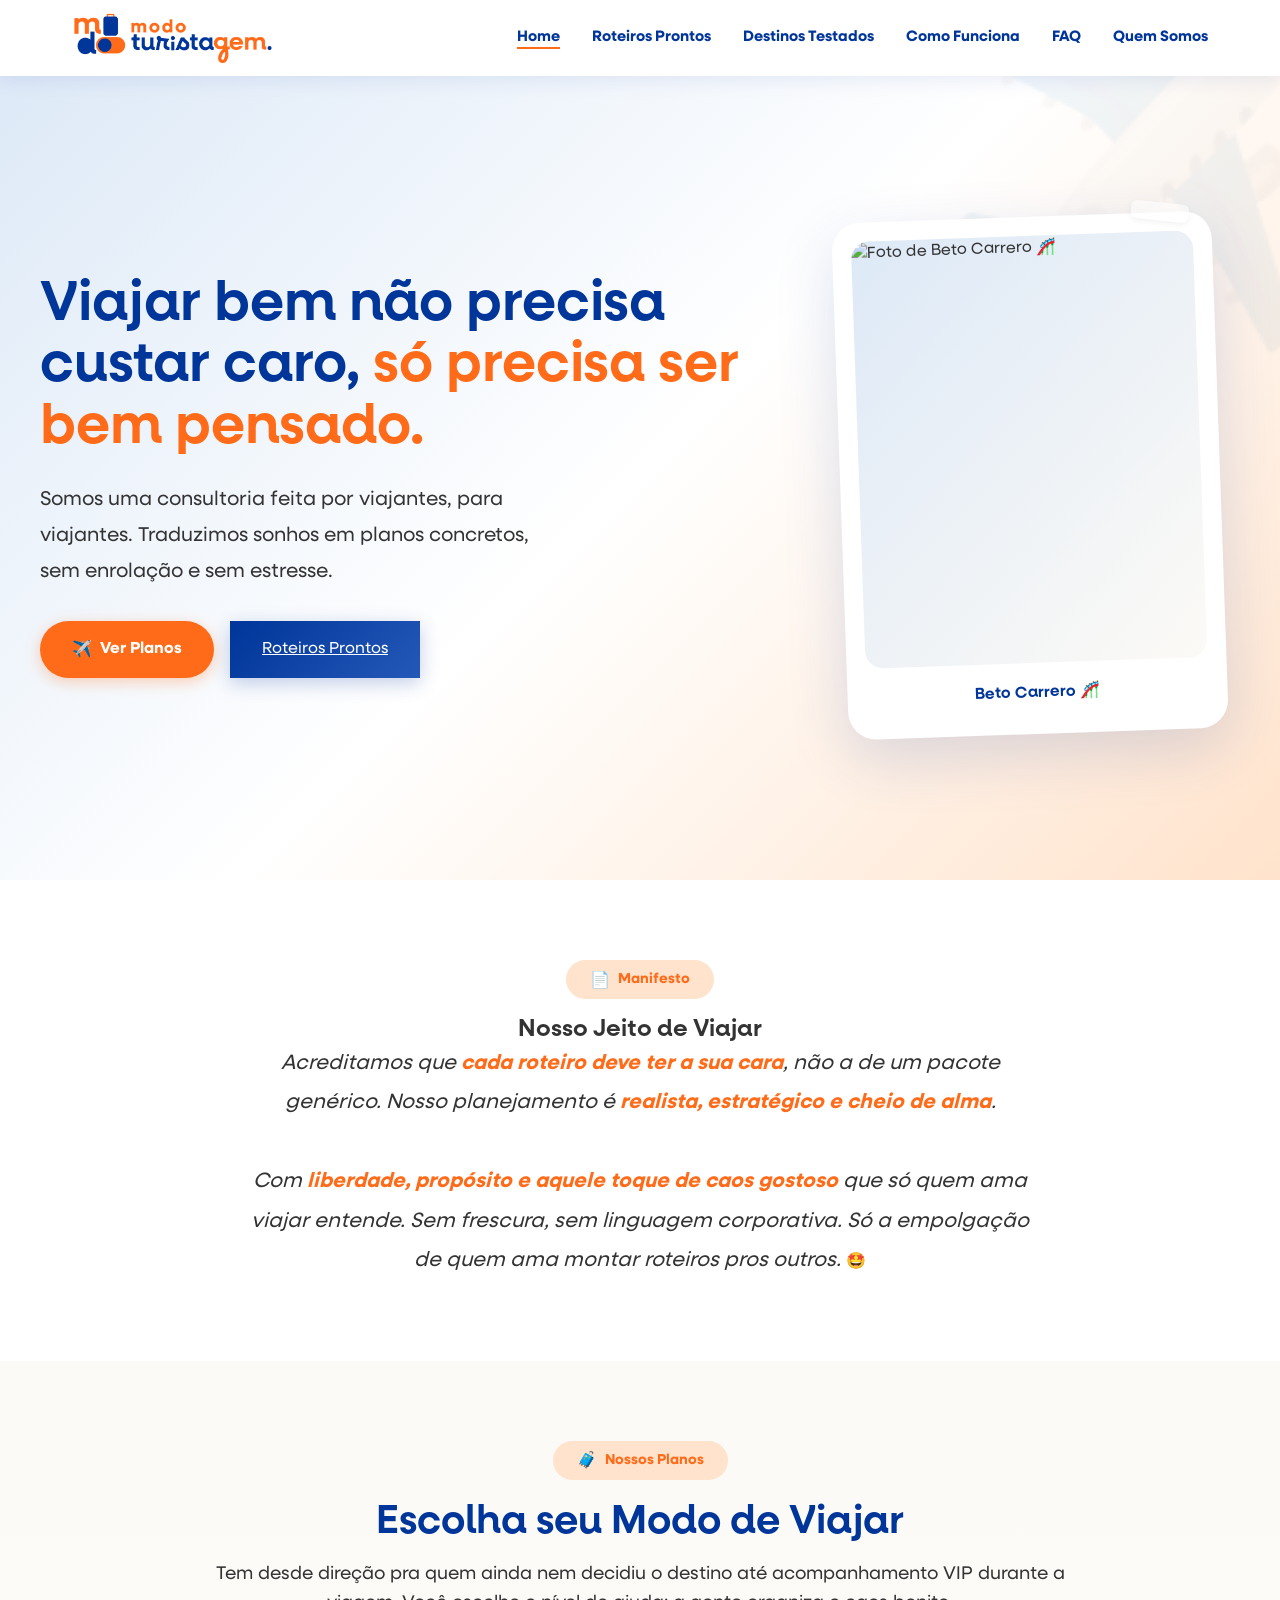
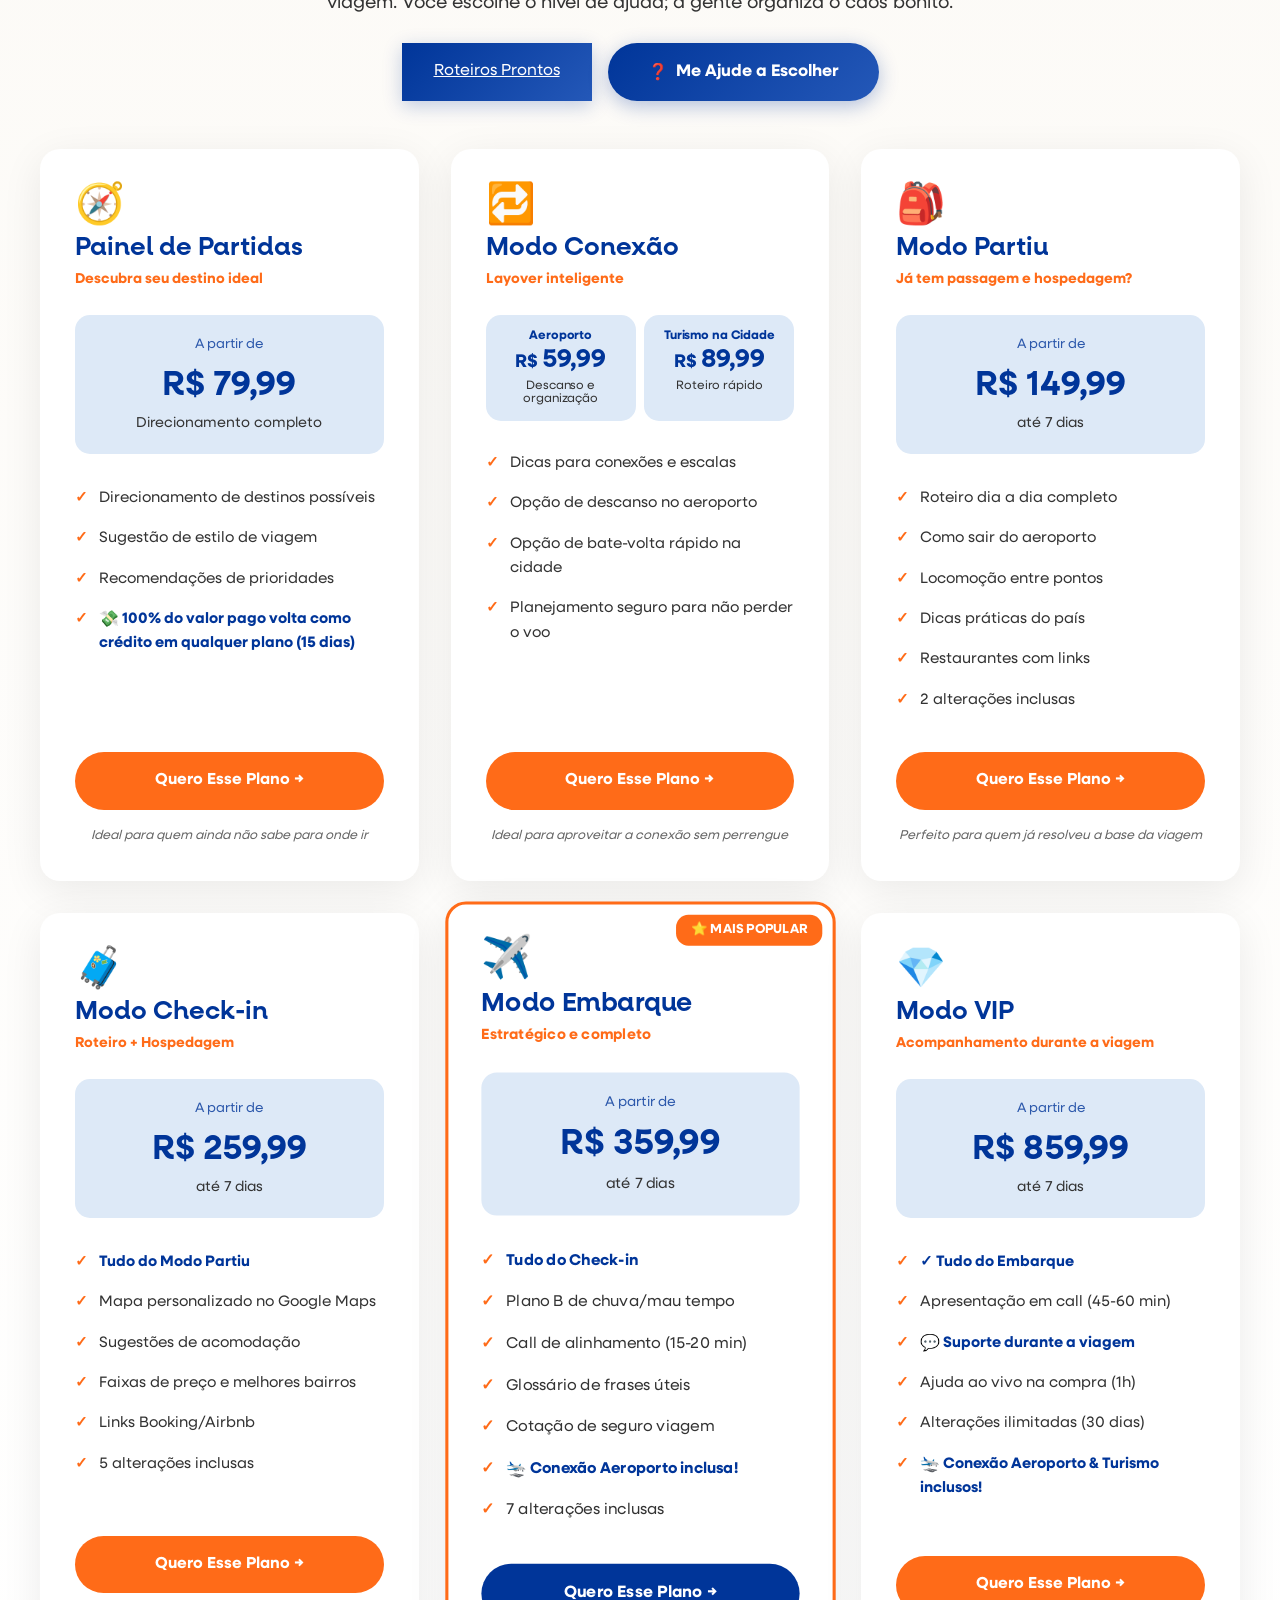
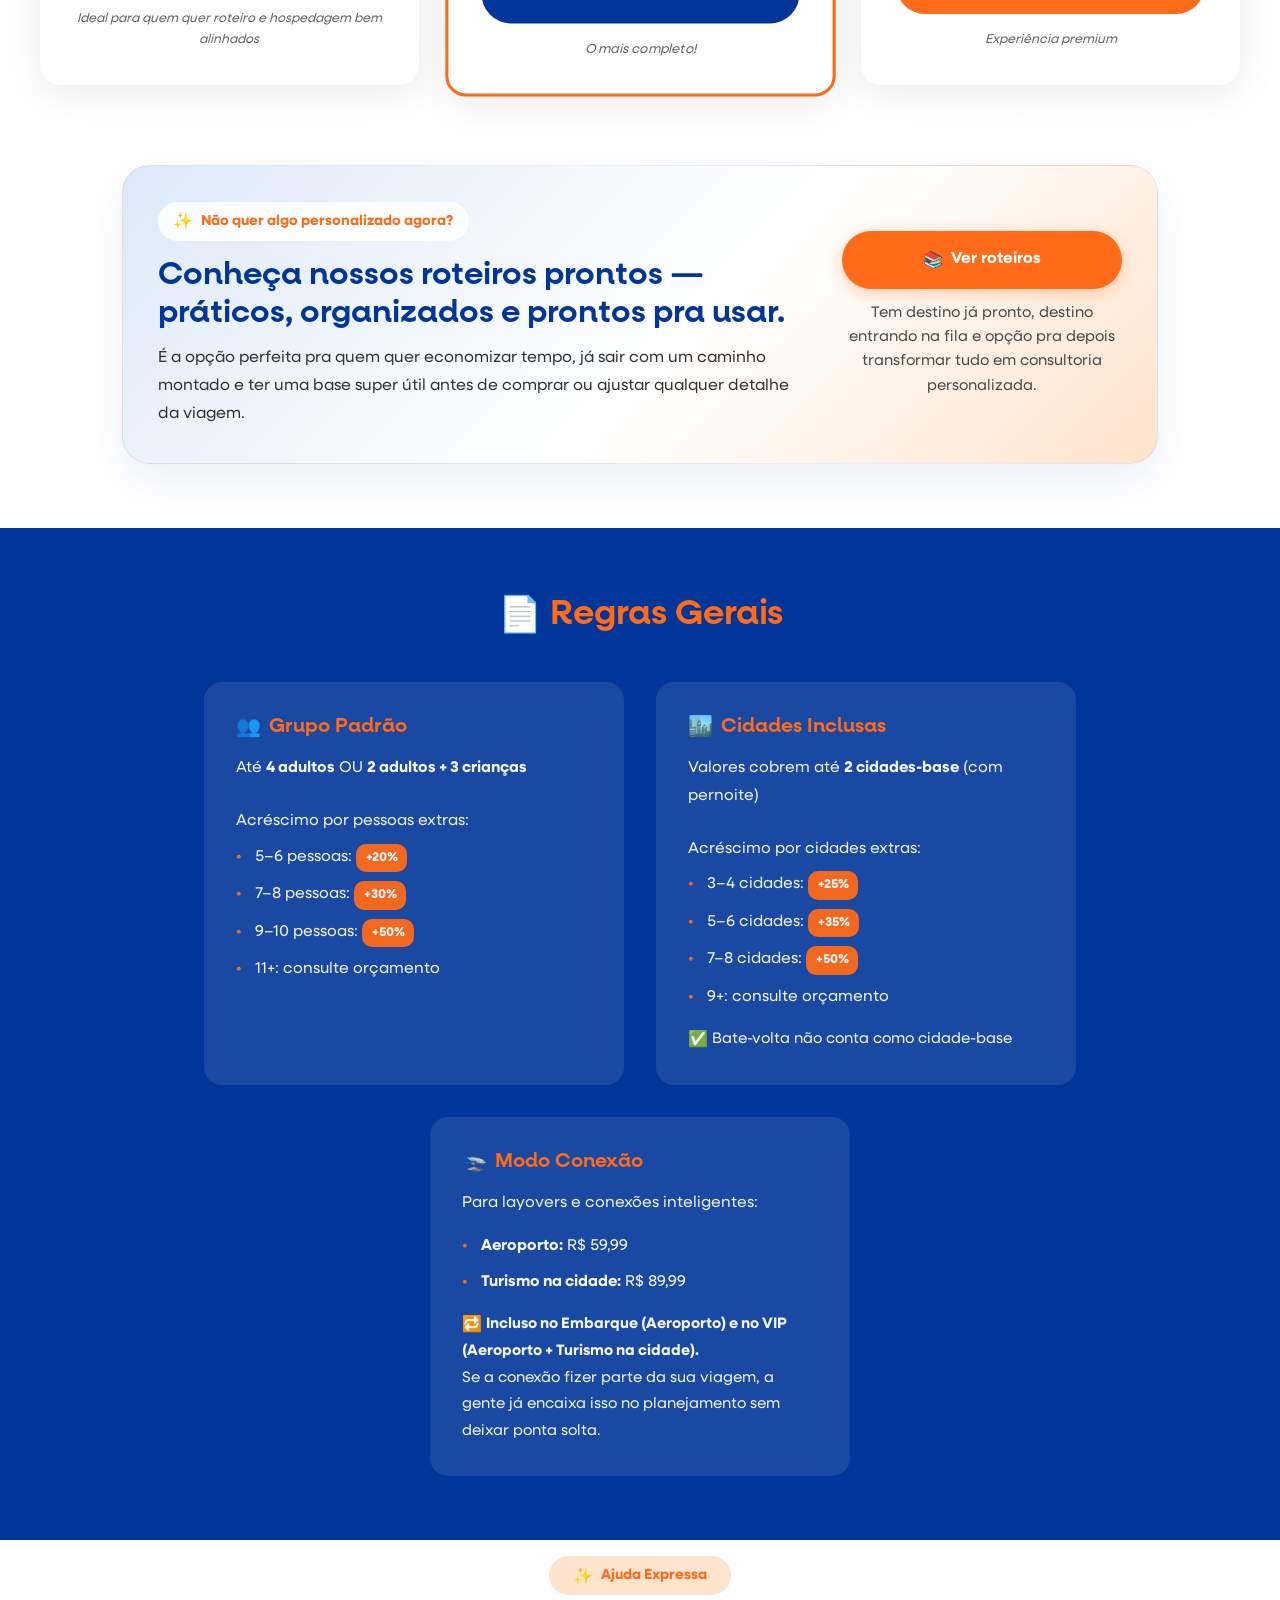
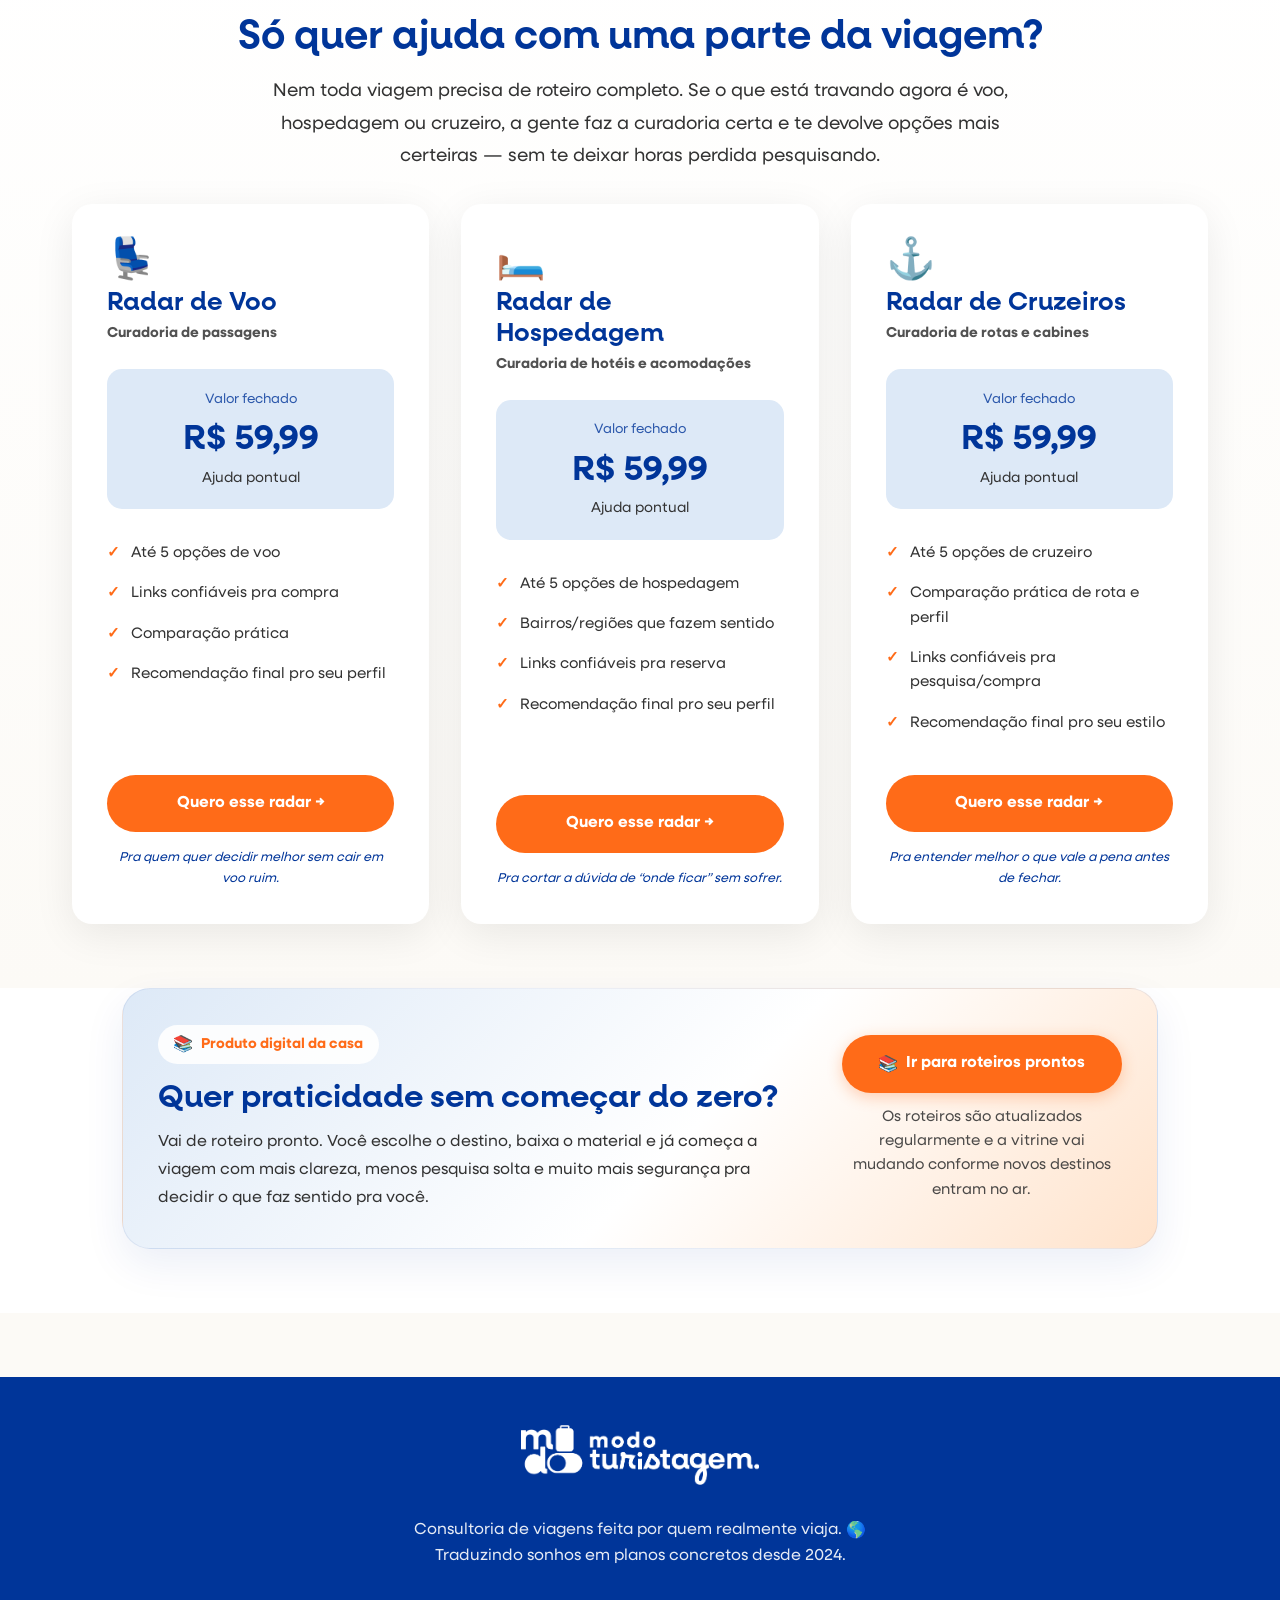
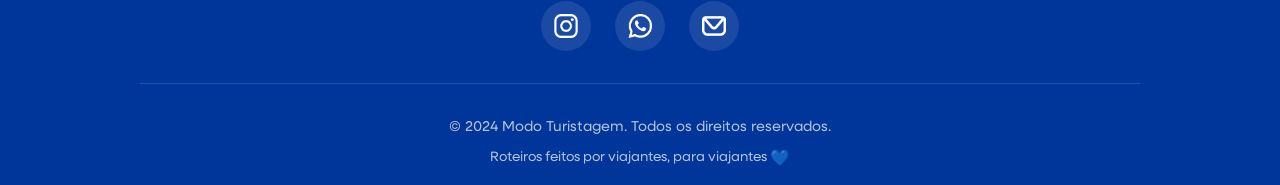
==== commit 9491548a: "Update index.html" ====
--- a/index.html
+++ b/index.html
@@ -904,6 +904,35 @@
       .pagamento-sub{ font-size:.78rem; }
       .quiz-preco-value{ font-size:1.55rem; }
     }
+  
+    .ajuda-expressa .section-header,
+    .ajuda-expressa .section-header h2,
+    .ajuda-expressa .section-header p{
+      text-align:center;
+    }
+
+    @media (max-width:768px){
+      .hero-buttons{
+        width:100%;
+        flex-direction:column;
+        align-items:center;
+      }
+
+      .hero-buttons > *{
+        width:100%;
+      }
+
+      .ajuda-expressa .section-header{
+        max-width:100%;
+        margin-left:auto;
+        margin-right:auto;
+      }
+
+      .ajuda-expressa .planos-grid{
+        grid-template-columns:1fr;
+      }
+    }
+
   </style>
 </head>
 
@@ -924,12 +953,7 @@
         <li><a href="como-funciona.html">Como Funciona</a></li>
         <li><a href="faq.html">FAQ</a></li>
         <li><a href="quem-somos.html">Quem Somos</a></li>
-        <li>
-          <a href="https://wa.me/5549991628403" class="btn-nav" target="_blank" rel="noopener noreferrer">
-            Fale Conosco
-          </a>
-        </li>
-      </ul>
+</ul>
     </div>
   </nav>
 
@@ -949,12 +973,7 @@
           <a href="roteiros-prontos.html" class="btn-blue">
             Roteiros Prontos
           </a>
-
-          <button class="btn-secondary" onclick="openModal()">
-            <span class="emoji emoji-inline" aria-hidden="true">🎯</span>
-            Me Ajude a Escolher
-          </button>
-        </div>
+</div>
       </div>
 
       <div class="hero-visual fade-in">
@@ -1243,7 +1262,7 @@
         </div>
 
         <div class="cta-roteiros-actions">
-          <a href="roteiros-prontos.html" class="btn-primary">Ver roteiros</a>
+          <a href="roteiros-prontos.html" class="btn-primary"><span class="emoji emoji-inline" aria-hidden="true">📚</span> Ver roteiros</a>
           <small class="small-note">Tem destino já pronto, destino entrando na fila e opção pra depois transformar tudo em consultoria personalizada.</small>
         </div>
       </div>
@@ -1443,7 +1462,7 @@
         </div>
 
         <div class="cta-roteiros-actions">
-          <a href="roteiros-prontos.html" class="btn-primary">Ir para roteiros prontos</a>
+          <a href="roteiros-prontos.html" class="btn-primary"><span class="emoji emoji-inline" aria-hidden="true">📚</span> Ir para roteiros prontos</a>
           <small class="small-note">Os roteiros são atualizados regularmente e a vitrine vai mudando conforme novos destinos entram no ar.</small>
         </div>
       </div>
@@ -1751,7 +1770,7 @@
       radarVoo:          { nome: 'Radar de Voo', emoji: '💺', preco: 'R$ 59,99', cta: 'Quero esse radar' },
       radarHospedagem:   { nome: 'Radar de Hospedagem', emoji: '🛏️', preco: 'R$ 59,99', cta: 'Quero esse radar' },
       radarCruzeiro:     { nome: 'Radar de Cruzeiros', emoji: '⚓', preco: 'R$ 59,99', cta: 'Quero esse radar' },
-      roteiros:          { nome: 'Roteiros Prontos', emoji: '📚', preco: 'A partir de R$ 49,99', cta: 'Ver roteiros prontos' },
+      roteiros:          { nome: 'Roteiros Prontos', emoji: '📚', preco: 'A partir de R$ 49,99', cta: '📚 Ver roteiros prontos' },
       partiu:            { nome: 'Modo Partiu', emoji: '🎒', preco: 'R$ 149,99', cta: 'Quero esse plano' },
       checkin:           { nome: 'Modo Check-in', emoji: '🧳', preco: 'R$ 259,99', cta: 'Quero esse plano' },
       embarque:          { nome: 'Modo Embarque', emoji: '✈️', preco: 'R$ 359,99', cta: 'Quero esse plano' },
--- a/css/style.css
+++ b/css/style.css
@@ -140,16 +140,22 @@
 
 .nav-links a:hover{color:var(--laranja)}
 .nav-links a:hover::after{width:100%}
+.nav-links a.active{
+  font-weight:800;
+  color:var(--azul);
+}
+.nav-links a.active::after{width:100%}
 
 .btn-nav{
   background:var(--laranja);
   color:var(--branco)!important;
-  padding:.6rem 1.5rem;
+  padding:.72rem 1.45rem;
   border-radius:999px;
   transition:all .3s;
   display:inline-flex;
   align-items:center;
-  gap:.45rem;
+  justify-content:center;
+  min-width:148px;
 }
 .btn-nav::after{display:none!important}
 .btn-nav:hover{
@@ -635,6 +641,78 @@
   .pagamento-sub{font-size:.78rem}
 }
 
-@media (max-width: 420px){
-  .pagamento-sub{font-size:.78rem}
-}
+.btn-blue{
+  background:linear-gradient(135deg,var(--azul),#2458B8);
+  color:var(--branco);
+  padding:1rem 2rem;
+  box-shadow:0 5px 18px rgba(0,53,153,.24);
+}
+.btn-blue:hover{
+  transform:translateY(-3px);
+  box-shadow:0 10px 28px rgba(0,53,153,.3);
+}
+
+.cta-roteiros-inline,
+.cta-roteiros-home{
+  padding:0 2rem 4rem;
+  background:var(--branco);
+}
+.cta-roteiros-inline .container,
+.cta-roteiros-home .container{
+  max-width:1100px;
+}
+.cta-roteiros-box{
+  background:linear-gradient(135deg,var(--azul-claro) 0%, var(--branco) 55%, var(--laranja-claro) 100%);
+  border:1px solid rgba(0,53,153,.08);
+  border-radius:28px;
+  padding:2.2rem;
+  box-shadow:0 16px 40px rgba(0,53,153,.08);
+  display:flex;
+  align-items:center;
+  justify-content:space-between;
+  gap:1.5rem;
+  flex-wrap:wrap;
+}
+.cta-roteiros-copy{
+  flex:1 1 480px;
+}
+.cta-roteiros-copy .mini-tag{
+  display:inline-flex;
+  align-items:center;
+  gap:.5rem;
+  background:rgba(255,255,255,.9);
+  color:var(--laranja);
+  border-radius:999px;
+  padding:.5rem .95rem;
+  font-size:.9rem;
+  font-weight:800;
+  margin-bottom:.9rem;
+}
+.cta-roteiros-copy h3{
+  color:var(--azul);
+  font-size:2rem;
+  margin-bottom:.75rem;
+}
+.cta-roteiros-copy p{
+  margin:0;
+  color:var(--texto);
+  line-height:1.75;
+  max-width:650px;
+}
+.cta-roteiros-actions{
+  flex:0 1 280px;
+  display:flex;
+  flex-direction:column;
+  gap:.75rem;
+  align-items:stretch;
+}
+.cta-roteiros-actions .small-note{
+  text-align:center;
+}
+
+@media (max-width: 768px){
+  .cta-roteiros-inline,
+  .cta-roteiros-home{padding:0 1rem 3rem}
+  .cta-roteiros-box{padding:1.4rem;border-radius:22px}
+  .cta-roteiros-copy h3{font-size:1.65rem}
+}
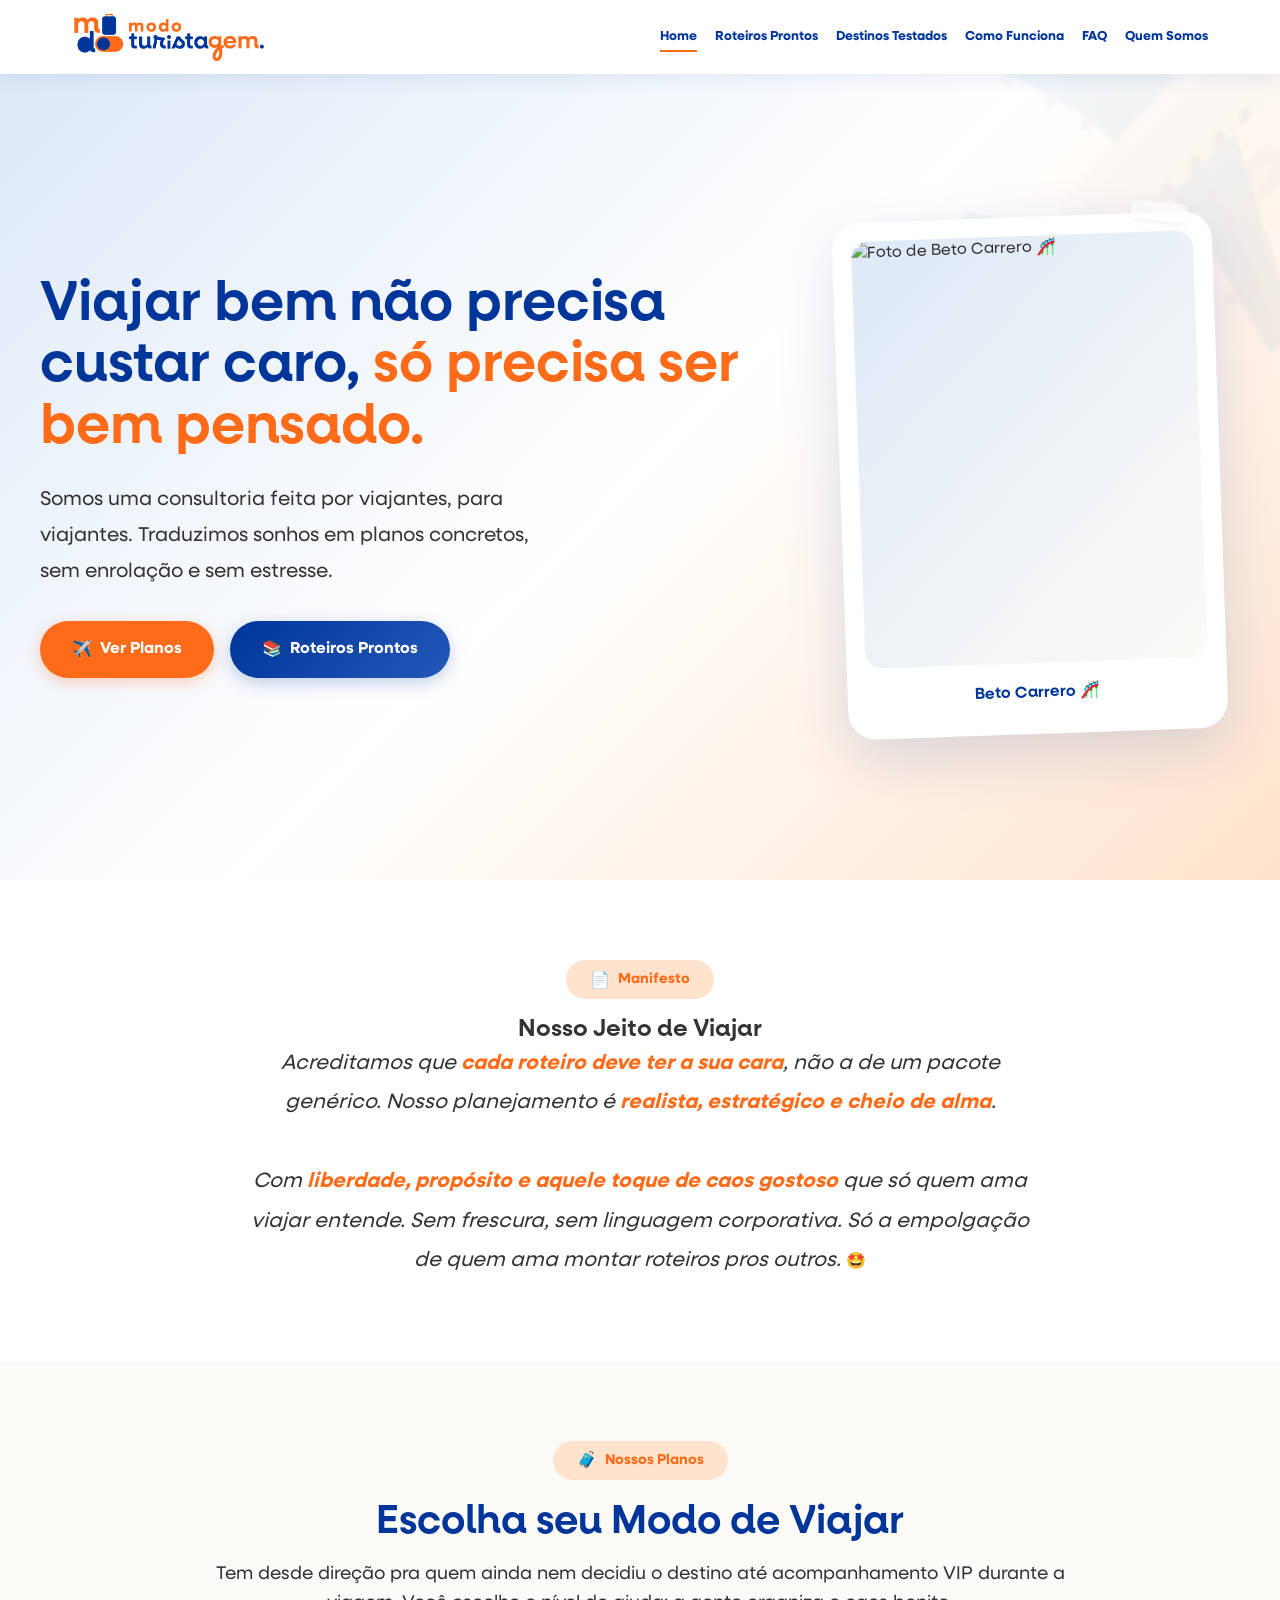
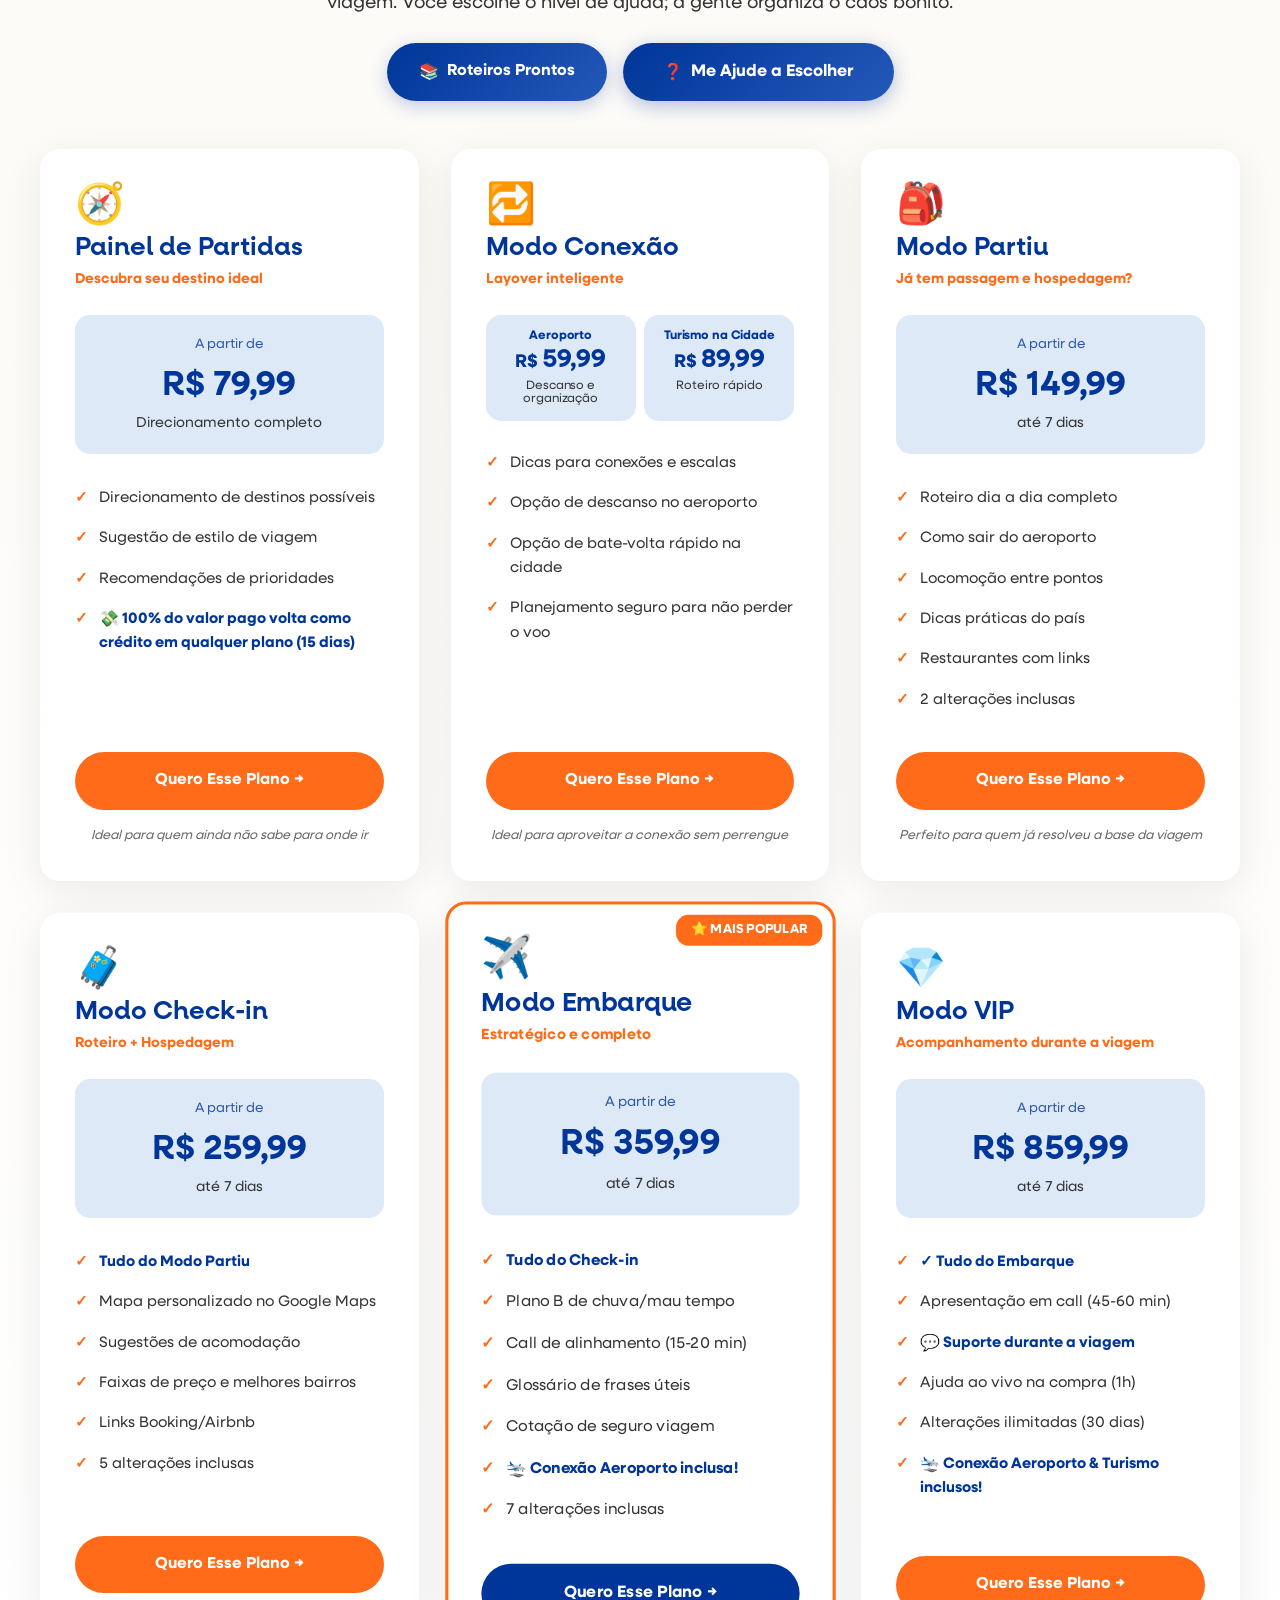
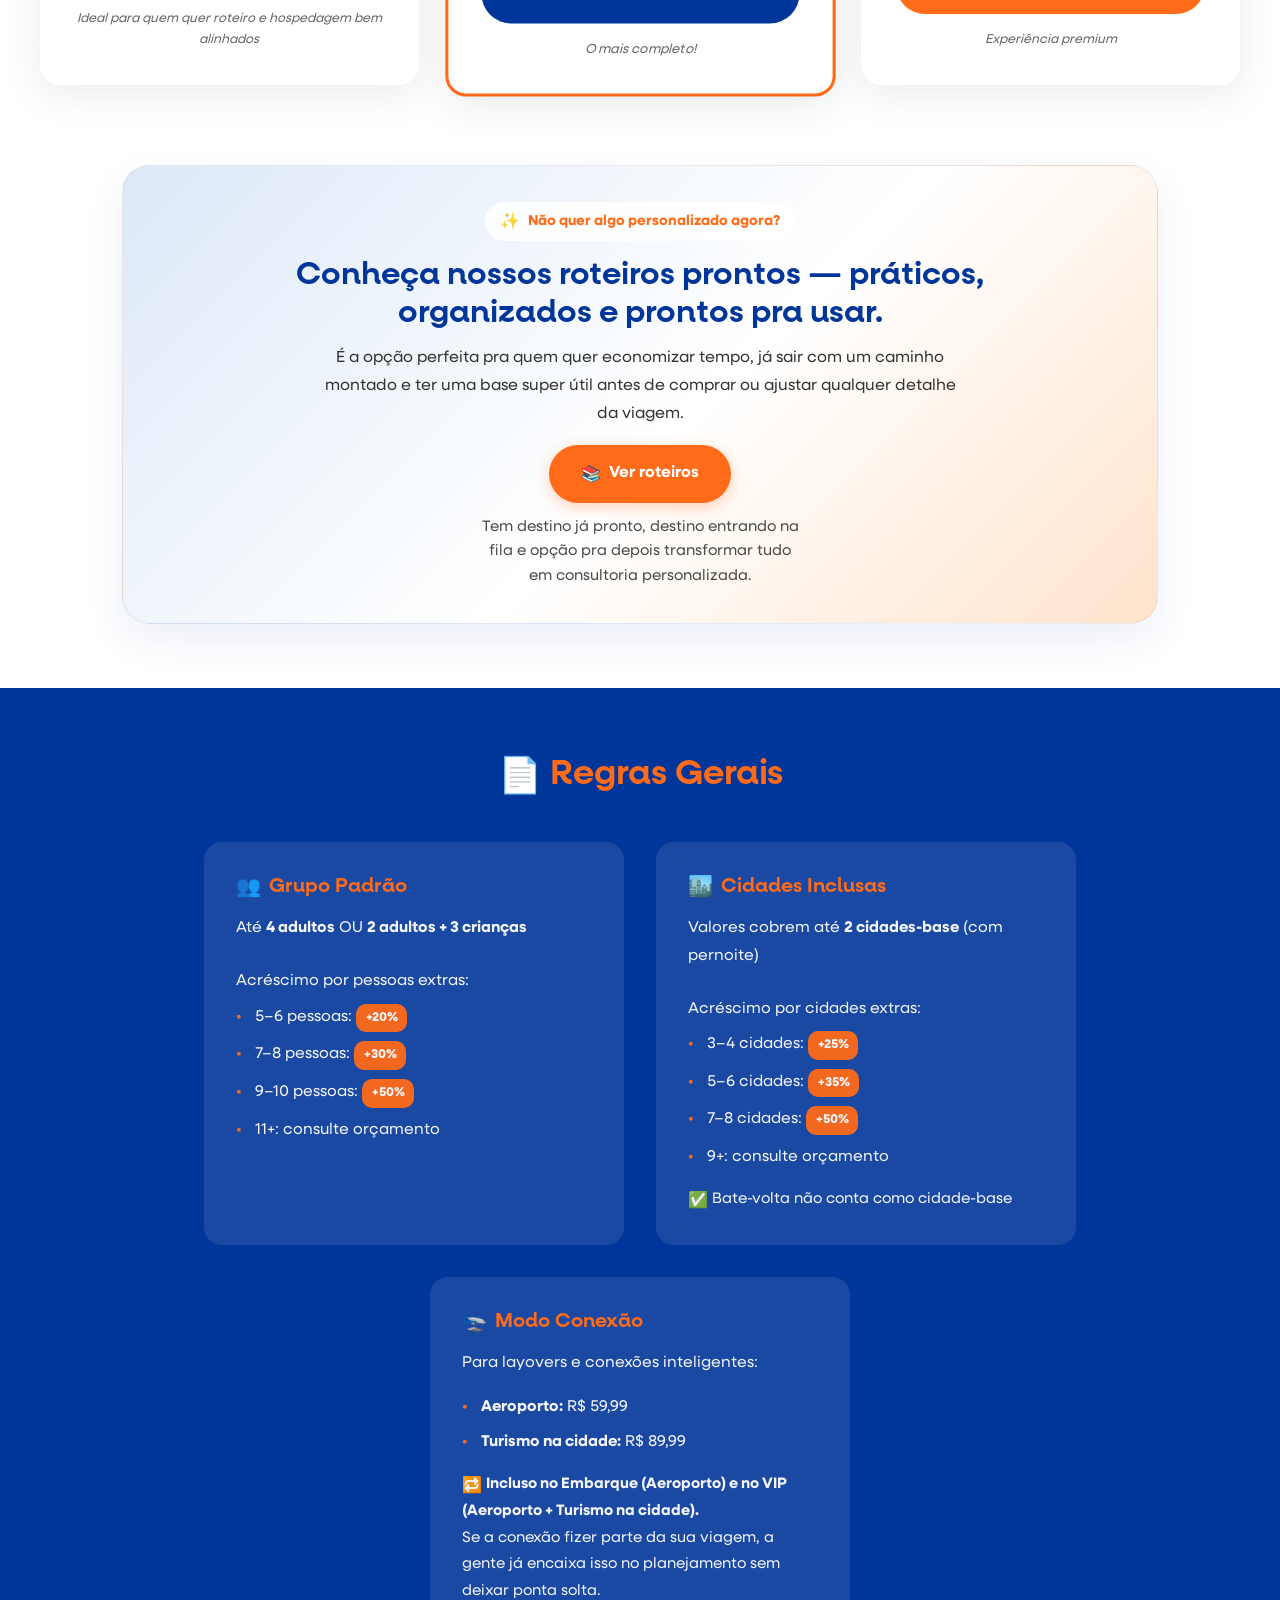
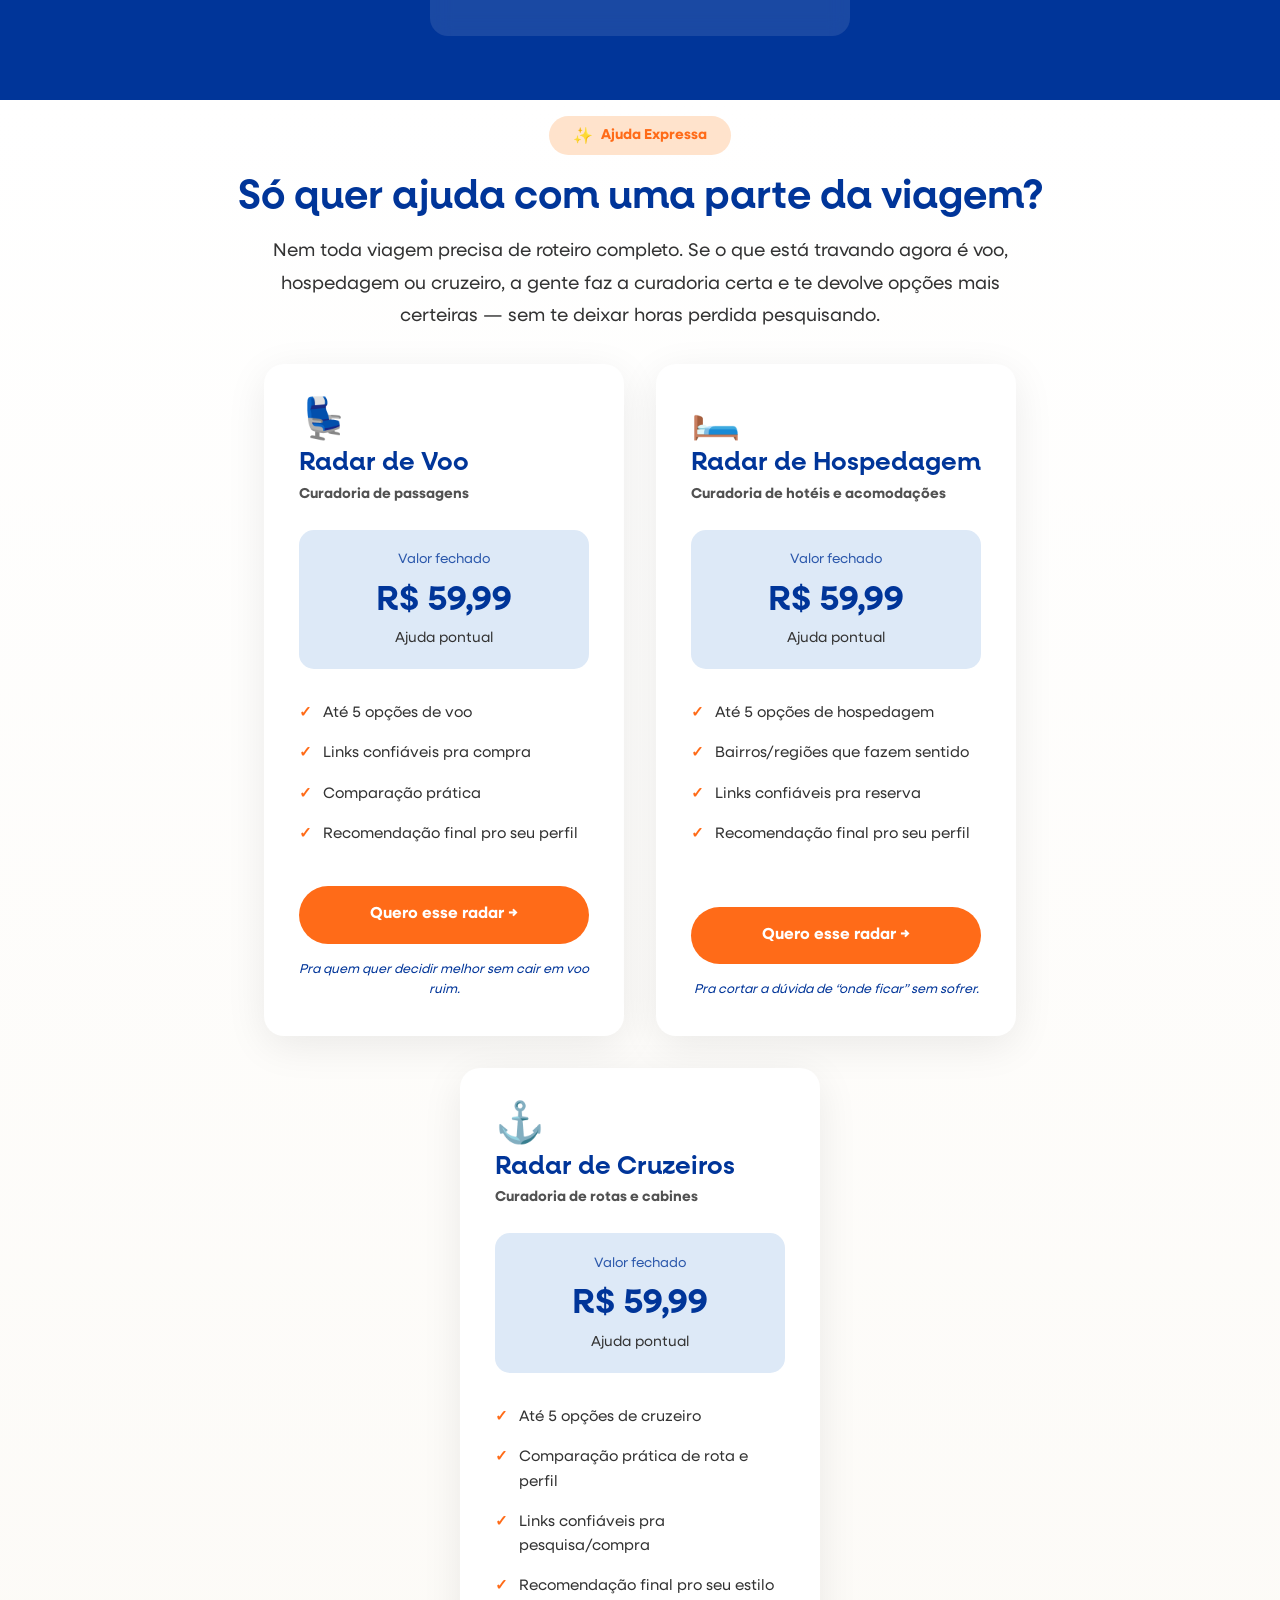
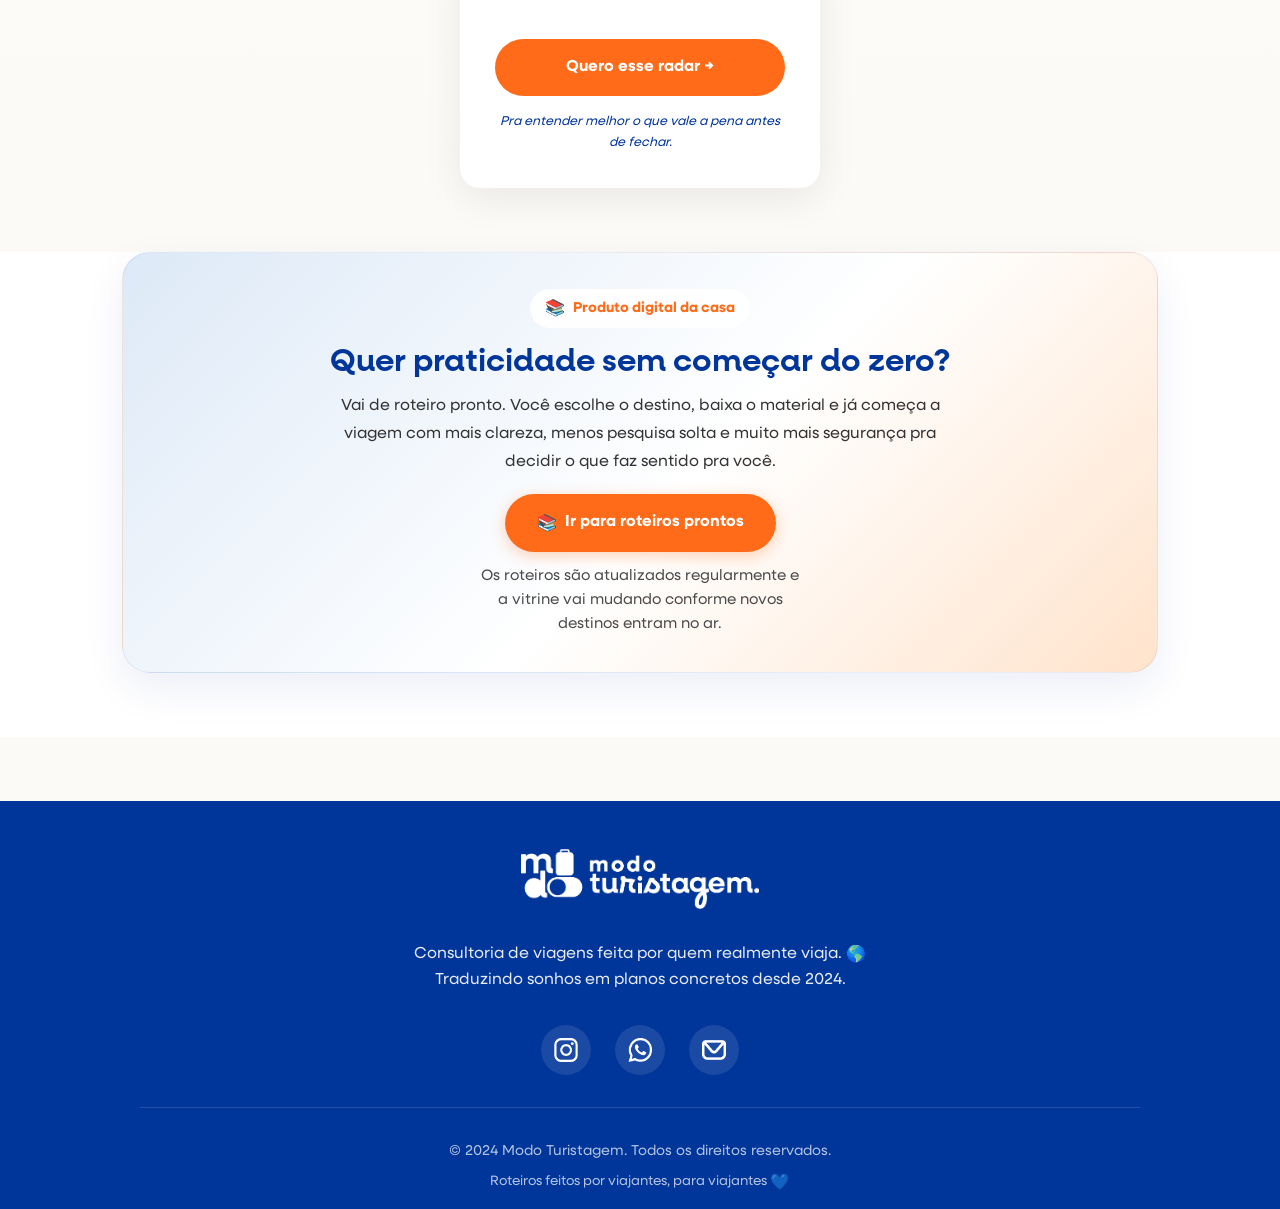
==== commit 84971d44: "Update index.html" ====
--- a/index.html
+++ b/index.html
@@ -537,9 +537,15 @@
 
     .ajuda-expressa .planos-grid{
       margin-top:2rem;
-    }
-
-    .ajuda-expressa .plano-card{
+      display:flex;
+      flex-wrap:wrap;
+      justify-content:center;
+      gap:2rem;
+    }
+
+    .ajuda-expressa .planos-grid .plano-card{
+      flex:0 1 360px;
+      max-width:380px;
       min-height:100%;
     }
 
@@ -929,7 +935,14 @@
       }
 
       .ajuda-expressa .planos-grid{
-        grid-template-columns:1fr;
+        display:flex;
+        flex-direction:column;
+        gap:1rem;
+      }
+
+      .ajuda-expressa .planos-grid .plano-card{
+        max-width:none;
+        width:100%;
       }
     }
 
@@ -971,6 +984,7 @@
           </a>
 
           <a href="roteiros-prontos.html" class="btn-blue">
+            <span class="emoji emoji-inline" aria-hidden="true">📚</span>
             Roteiros Prontos
           </a>
 </div>
@@ -1029,7 +1043,8 @@
 
       <div class="hero-buttons" style="justify-content:center; margin-top: 1.5rem;">
         <a href="roteiros-prontos.html" class="btn-blue">
-          Roteiros Prontos
+          <span class="emoji emoji-inline" aria-hidden="true">📚</span>
+            Roteiros Prontos
         </a>
 
         <button class="btn-ajuda" onclick="openModal()">
@@ -1686,6 +1701,10 @@
             <a href="#" id="resultBtn" class="btn-primary" target="_blank" rel="noopener noreferrer" style="justify-content:center;">
               Quero esse plano
             </a>
+
+            <button type="button" class="btn-secondary" onclick="resetQuiz()" style="justify-content:center;">
+              Voltar para o início
+            </button>
 
             <a href="https://forms.gle/rZX3TJbtUrqEEz4k8" class="btn-secondary" target="_blank" rel="noopener noreferrer" style="justify-content:center; text-decoration:none;">
               Quero mais ajuda pra escolher
--- a/css/style.css
+++ b/css/style.css
@@ -108,25 +108,34 @@
   display:flex;
   justify-content:space-between;
   align-items:center;
+  gap:1.5rem;
 }
 
 .logo{display:flex;align-items:center;text-decoration:none}
-.logo-img{height:50px;width:auto}
+.logo-img{height:48px;width:auto}
 
 .nav-links{
   display:flex;
-  gap:2rem;
+  gap:clamp(.75rem,1.4vw,1.15rem);
   list-style:none;
   align-items:center;
-}
+  justify-content:flex-end;
+  flex-wrap:nowrap;
+}
+
+.nav-links li{display:flex;align-items:center}
 
 .nav-links a{
   text-decoration:none;
   color:var(--azul);
   font-weight:600;
-  font-size:.95rem;
+  font-size:clamp(.82rem,.9vw,.92rem);
   transition:color .3s;
   position:relative;
+  display:inline-flex;
+  align-items:center;
+  white-space:nowrap;
+  text-align:center;
 }
 
 .nav-links a::after{
@@ -179,6 +188,7 @@
 .btn-ajuda,
 .btn-plano,
 .btn-roteiro,
+.btn-blue,
 .btn-disabled{
   display:inline-flex;
   align-items:center;
@@ -597,6 +607,7 @@
     left:1rem;right:1rem;
     flex-direction:column;
     gap:.25rem;
+    flex-wrap:nowrap;
     background:var(--branco);
     padding:1rem;
     border-radius:16px;
@@ -605,7 +616,7 @@
   }
   .nav-links.active{display:flex}
   .container{padding:0 1rem}
-  .btn-primary,.btn-secondary,.btn-ajuda{width:100%;justify-content:center}
+  .btn-primary,.btn-secondary,.btn-ajuda,.btn-blue{width:100%;justify-content:center}
   .modal{padding:0;align-items:flex-end}
   .modal-content{
     width:100%;
@@ -642,6 +653,11 @@
 }
 
 .btn-blue{
+  display:inline-flex;
+  align-items:center;
+  justify-content:center;
+  gap:.5rem;
+  text-decoration:none;
   background:linear-gradient(135deg,var(--azul),#2458B8);
   color:var(--branco);
   padding:1rem 2rem;
@@ -668,13 +684,16 @@
   padding:2.2rem;
   box-shadow:0 16px 40px rgba(0,53,153,.08);
   display:flex;
-  align-items:center;
-  justify-content:space-between;
-  gap:1.5rem;
-  flex-wrap:wrap;
+  flex-direction:column;
+  align-items:center;
+  justify-content:center;
+  gap:1.1rem;
+  text-align:center;
 }
 .cta-roteiros-copy{
-  flex:1 1 480px;
+  flex:0 1 auto;
+  max-width:760px;
+  text-align:center;
 }
 .cta-roteiros-copy .mini-tag{
   display:inline-flex;
@@ -694,20 +713,23 @@
   margin-bottom:.75rem;
 }
 .cta-roteiros-copy p{
-  margin:0;
+  margin:0 auto;
   color:var(--texto);
   line-height:1.75;
   max-width:650px;
 }
 .cta-roteiros-actions{
-  flex:0 1 280px;
+  flex:0 1 auto;
   display:flex;
   flex-direction:column;
   gap:.75rem;
-  align-items:stretch;
+  align-items:center;
+  width:100%;
+  max-width:320px;
 }
 .cta-roteiros-actions .small-note{
   text-align:center;
+  max-width:420px;
 }
 
 @media (max-width: 768px){
@@ -715,4 +737,5 @@
   .cta-roteiros-home{padding:0 1rem 3rem}
   .cta-roteiros-box{padding:1.4rem;border-radius:22px}
   .cta-roteiros-copy h3{font-size:1.65rem}
-}
+  .cta-roteiros-actions{max-width:100%}
+}
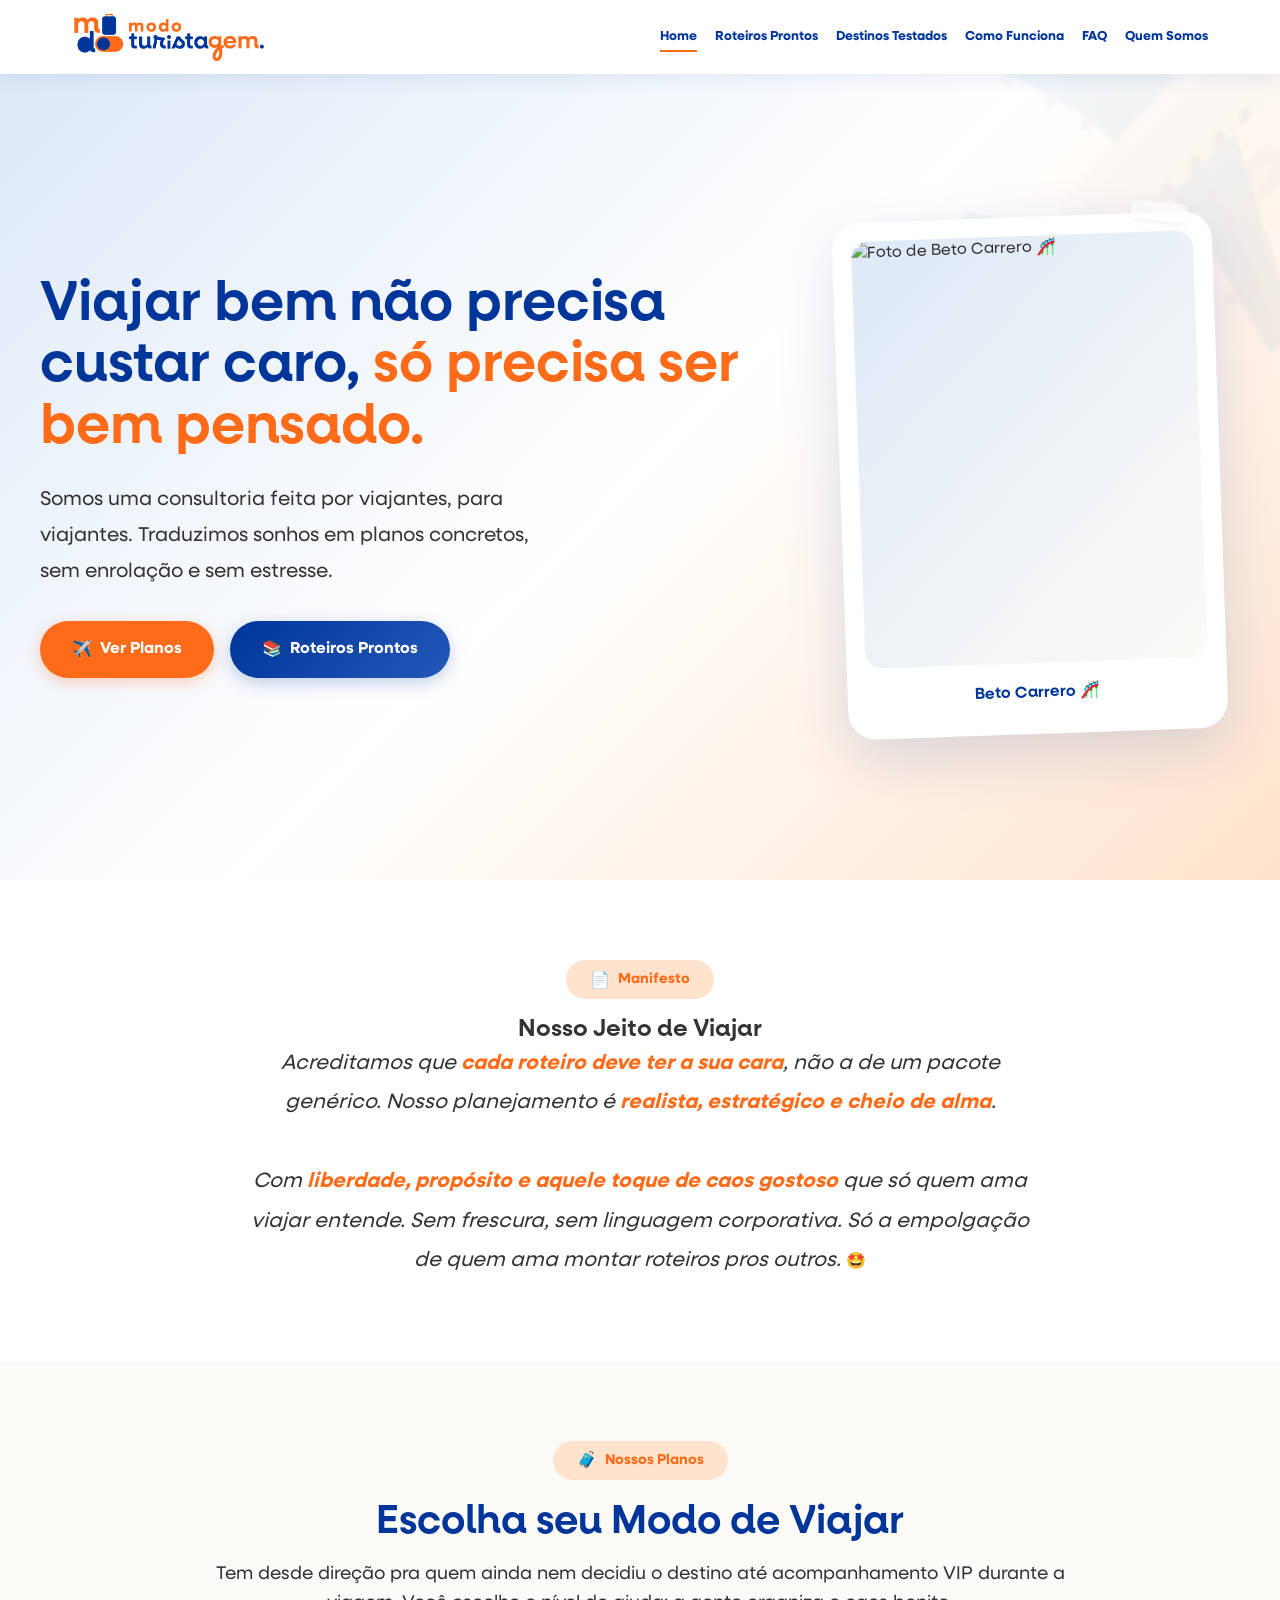
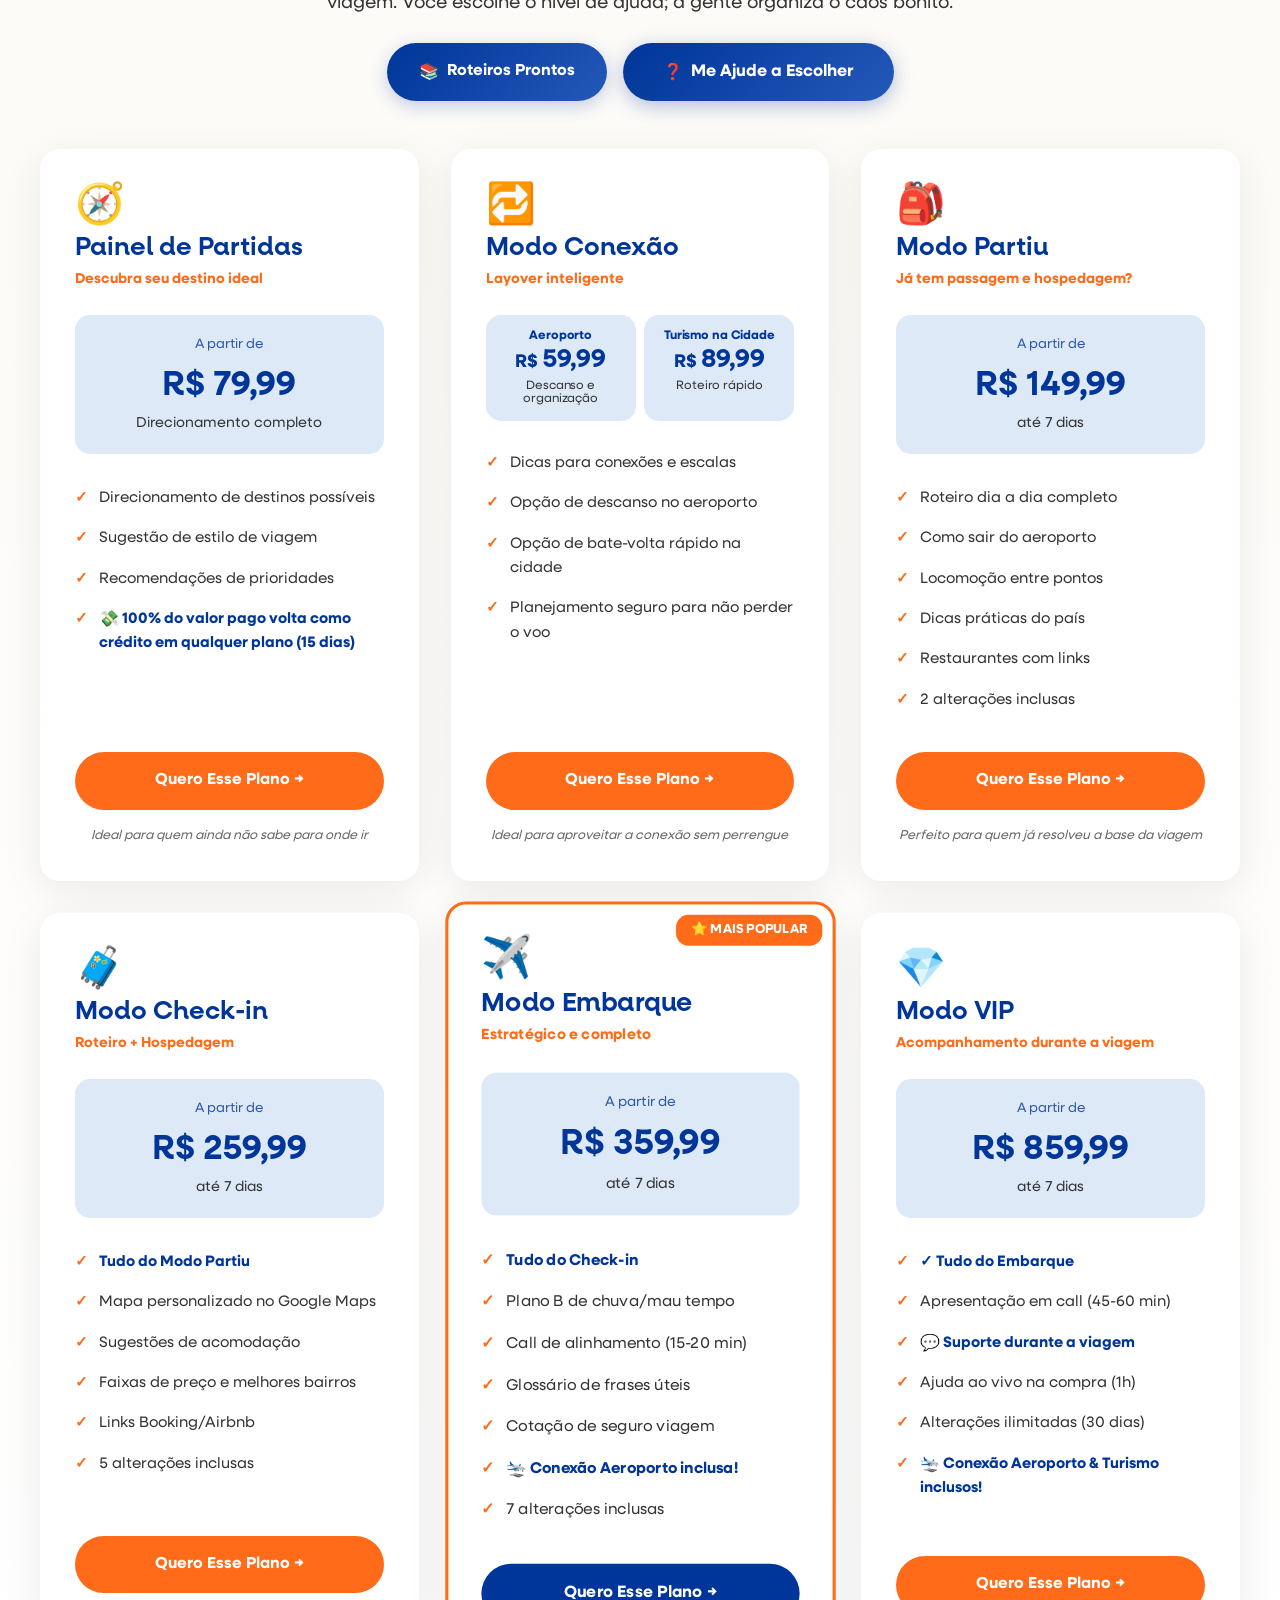
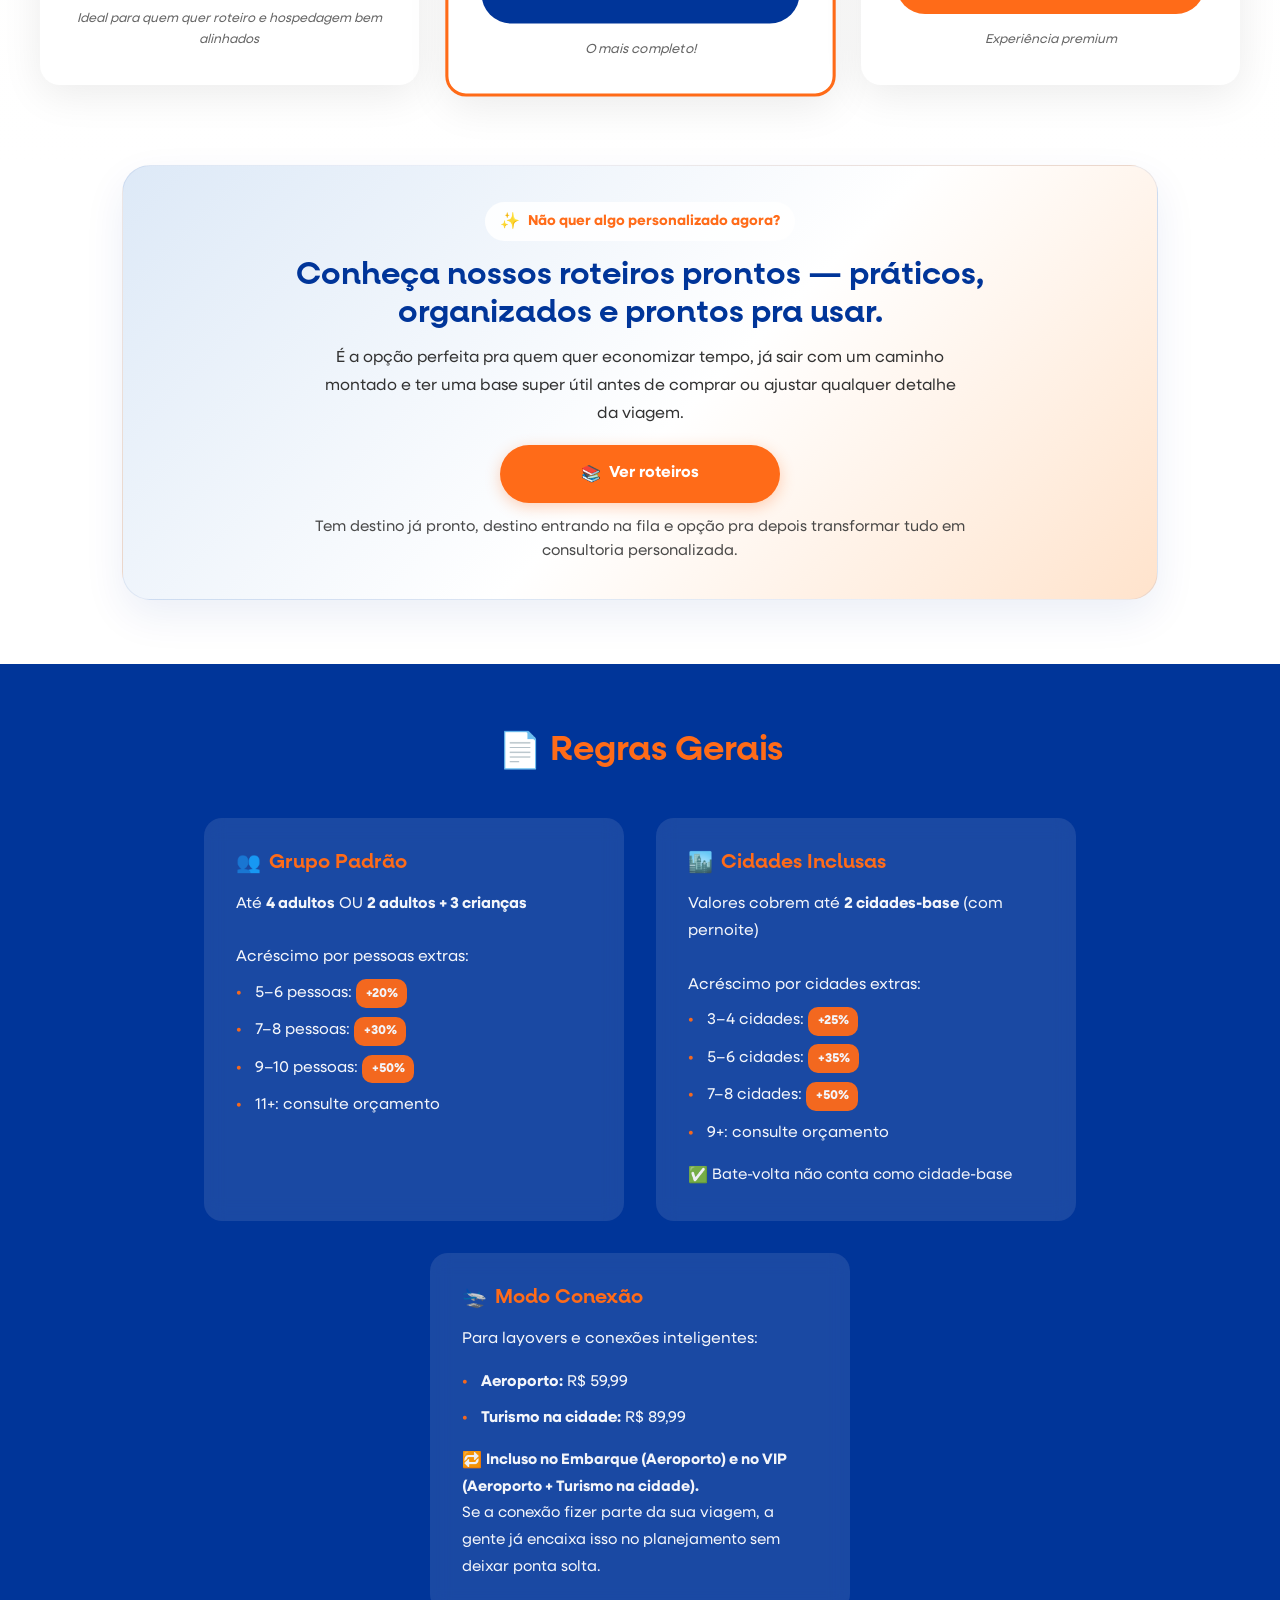
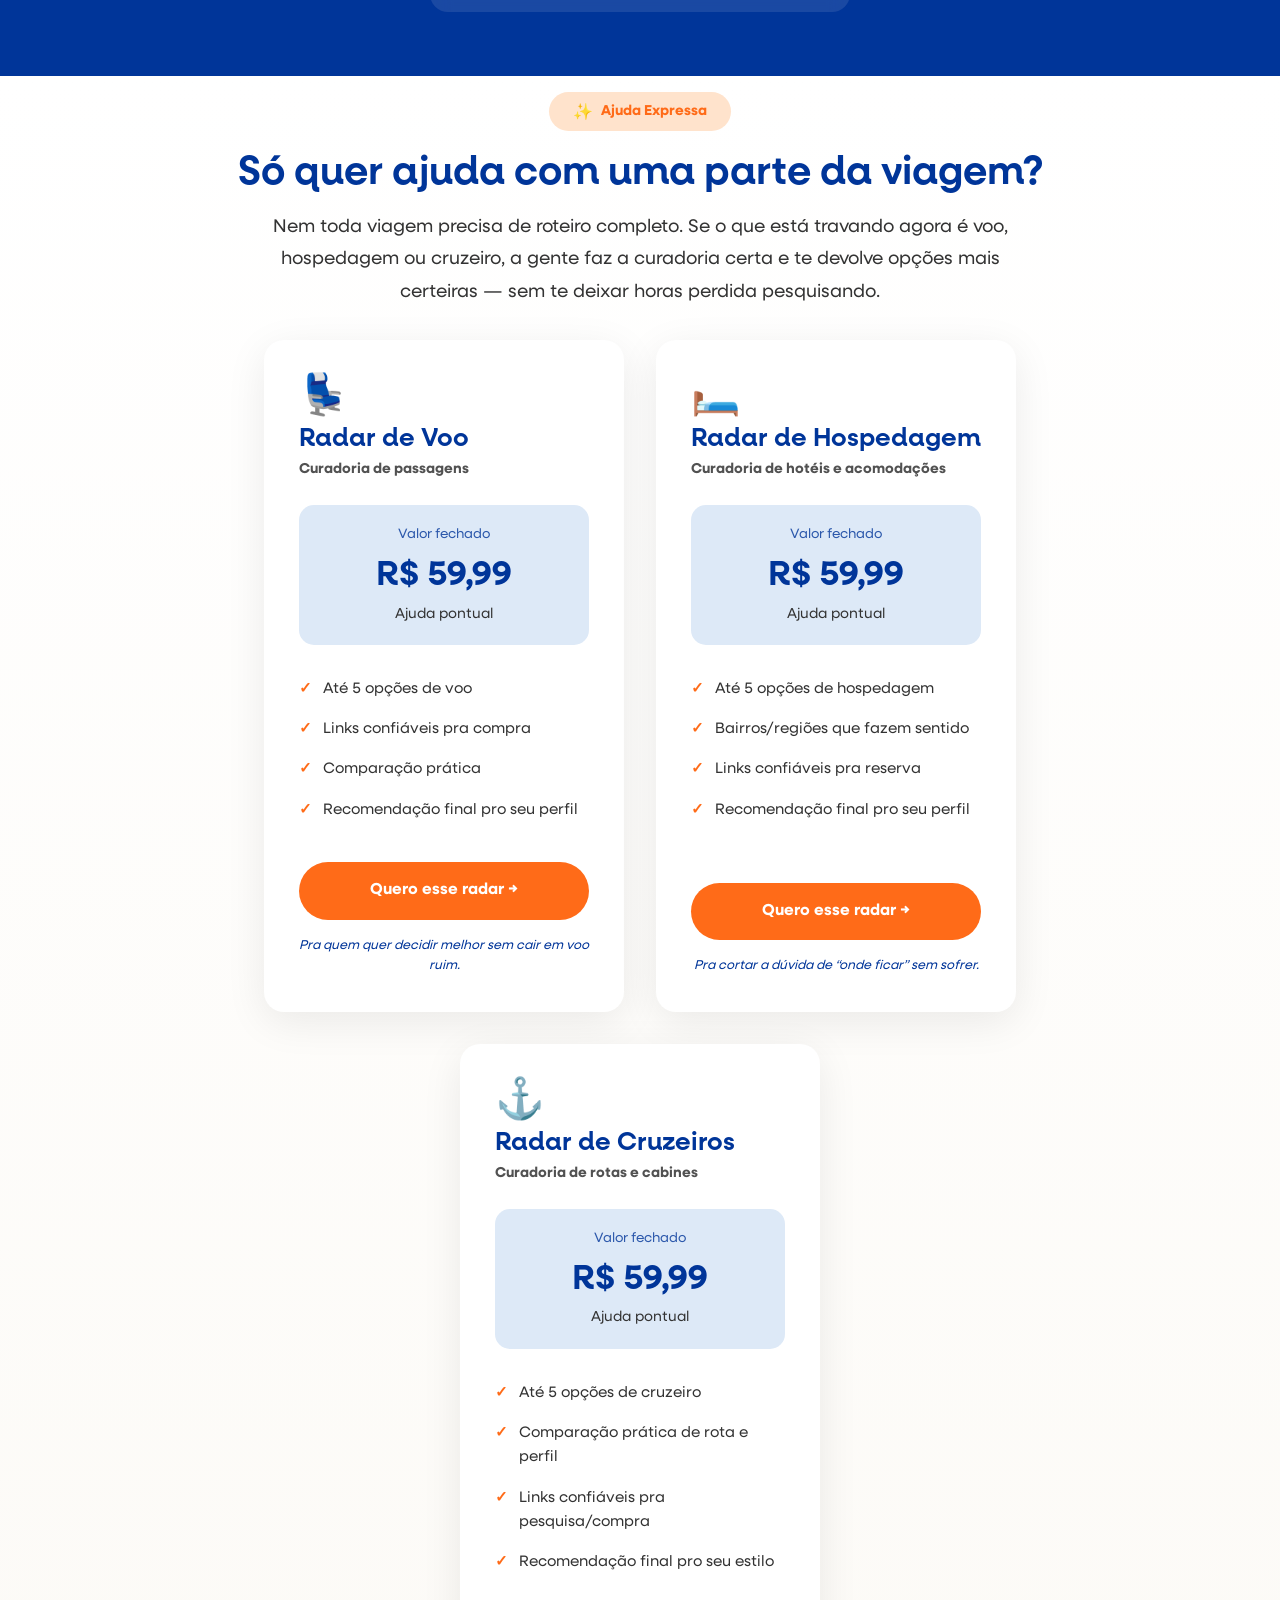
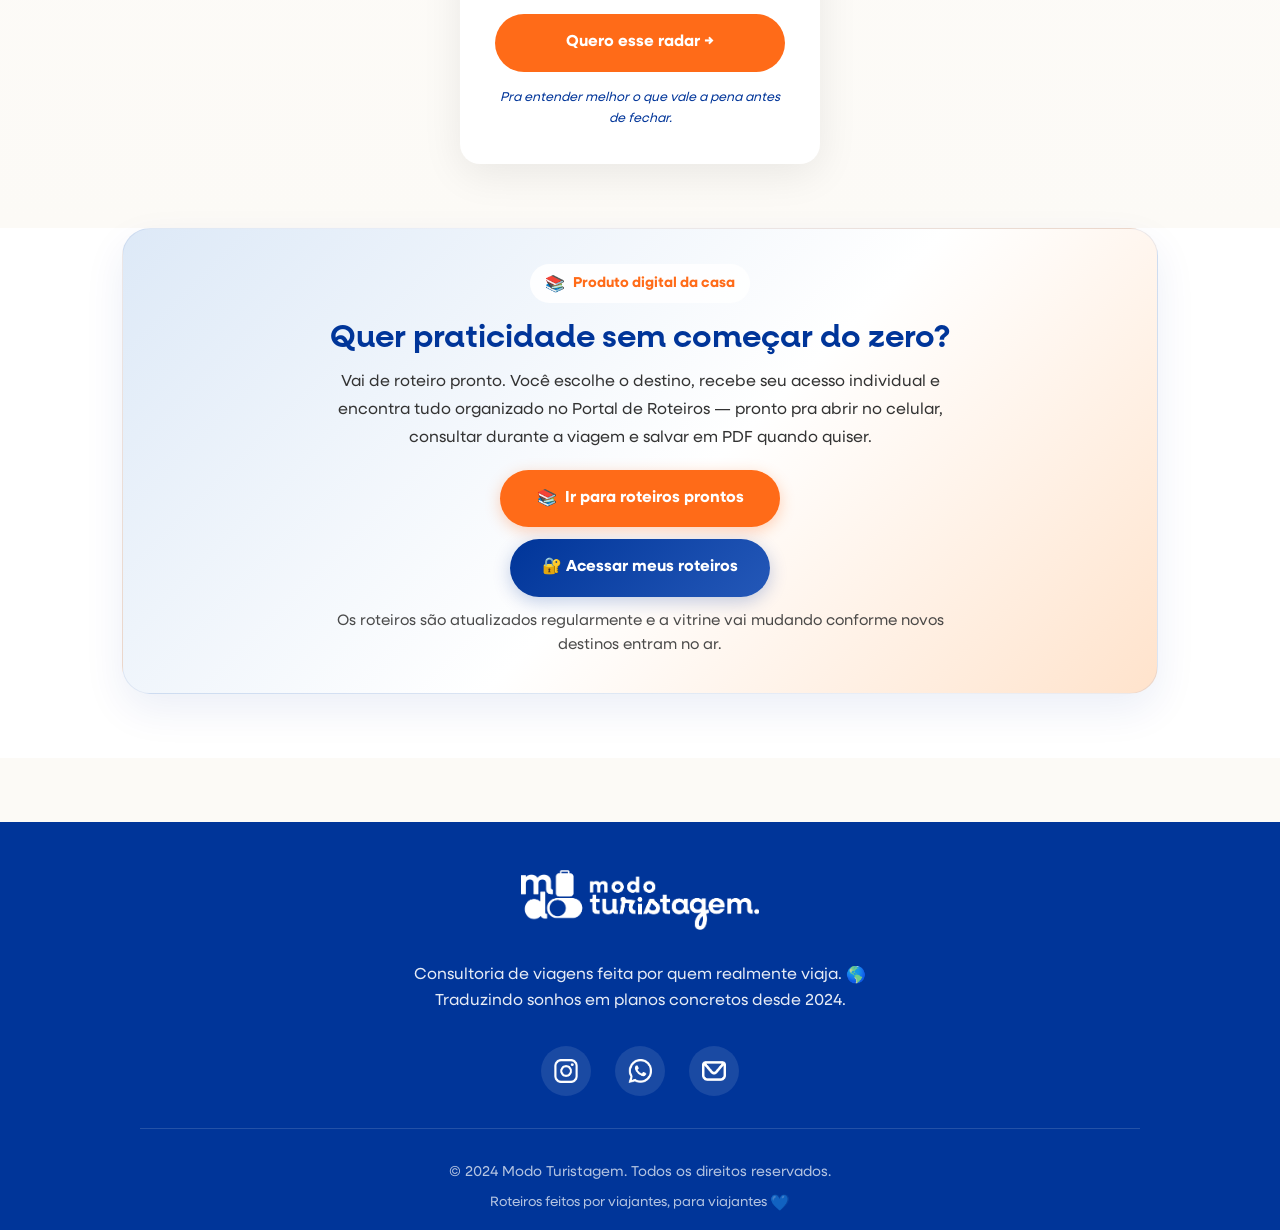
==== commit 5551bc2a: "Finaliza alinhamento do site com o portal" ====
--- a/index.html
+++ b/index.html
@@ -1472,12 +1472,13 @@
 
           <h3>Quer praticidade sem começar do zero?</h3>
           <p>
-            Vai de roteiro pronto. Você escolhe o destino, baixa o material e já começa a viagem com mais clareza, menos pesquisa solta e muito mais segurança pra decidir o que faz sentido pra você.
+            Vai de roteiro pronto. Você escolhe o destino, recebe seu acesso individual e encontra tudo organizado no Portal de Roteiros — pronto pra abrir no celular, consultar durante a viagem e salvar em PDF quando quiser.
           </p>
         </div>
 
         <div class="cta-roteiros-actions">
           <a href="roteiros-prontos.html" class="btn-primary"><span class="emoji emoji-inline" aria-hidden="true">📚</span> Ir para roteiros prontos</a>
+          <a href="portal/" class="btn-blue">🔐 Acessar meus roteiros</a>
           <small class="small-note">Os roteiros são atualizados regularmente e a vitrine vai mudando conforme novos destinos entram no ar.</small>
         </div>
       </div>
--- a/css/style.css
+++ b/css/style.css
@@ -725,11 +725,14 @@
   gap:.75rem;
   align-items:center;
   width:100%;
-  max-width:320px;
+  max-width:650px;
+}
+.cta-roteiros-actions .btn-primary{
+  min-width:280px;
 }
 .cta-roteiros-actions .small-note{
   text-align:center;
-  max-width:420px;
+  max-width:650px;
 }
 
 @media (max-width: 768px){
